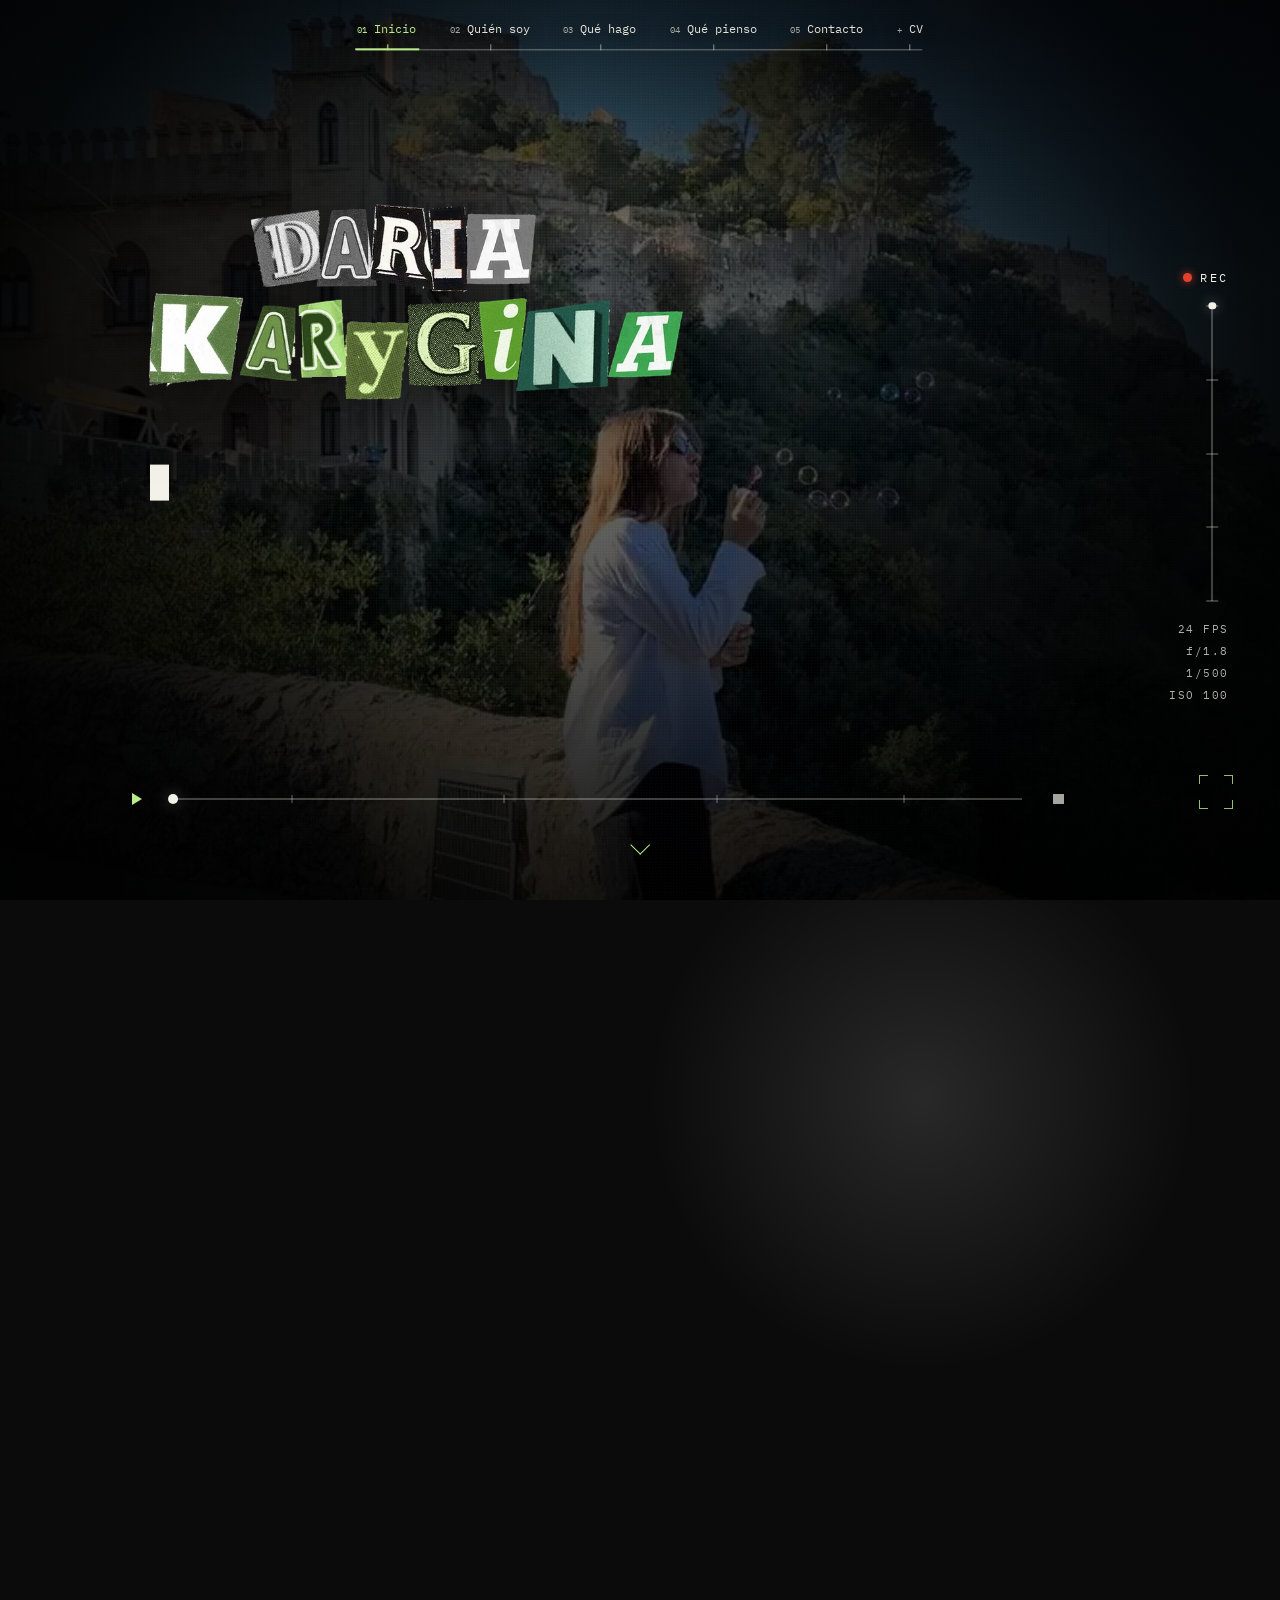
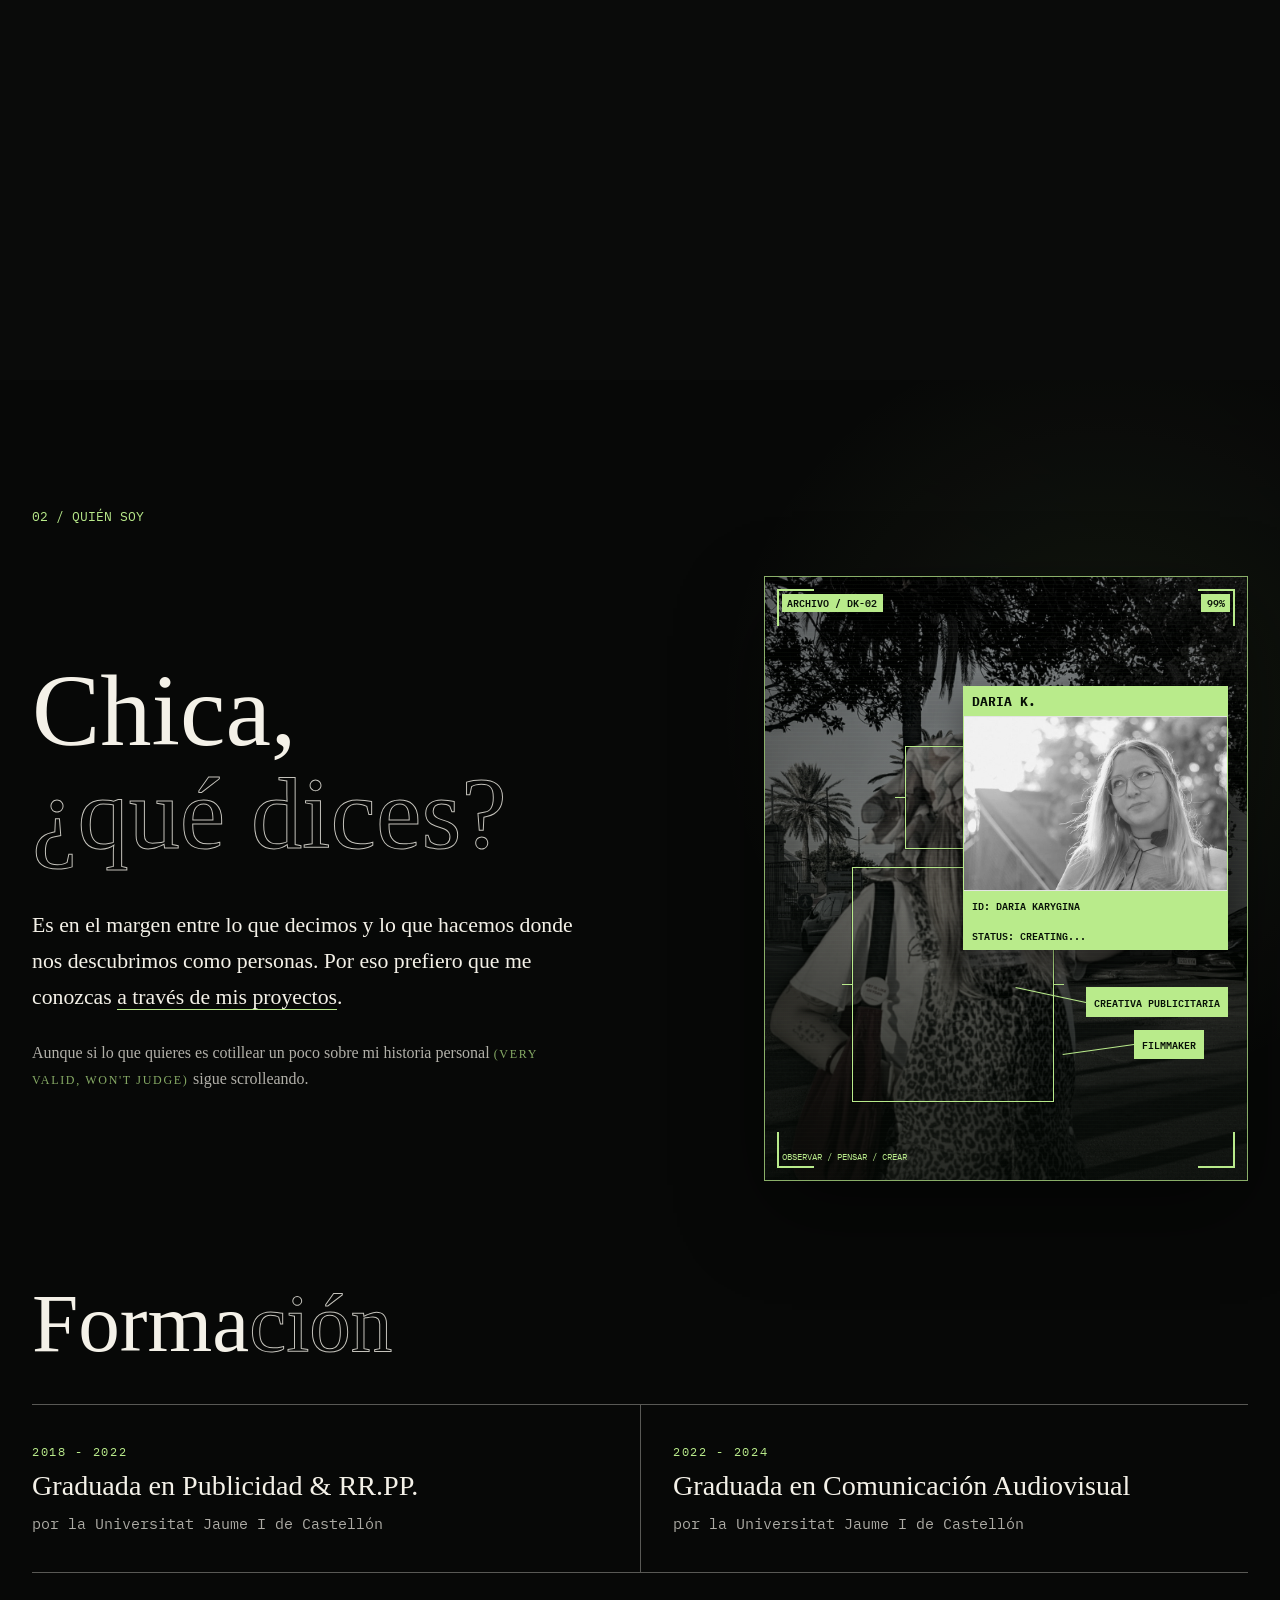
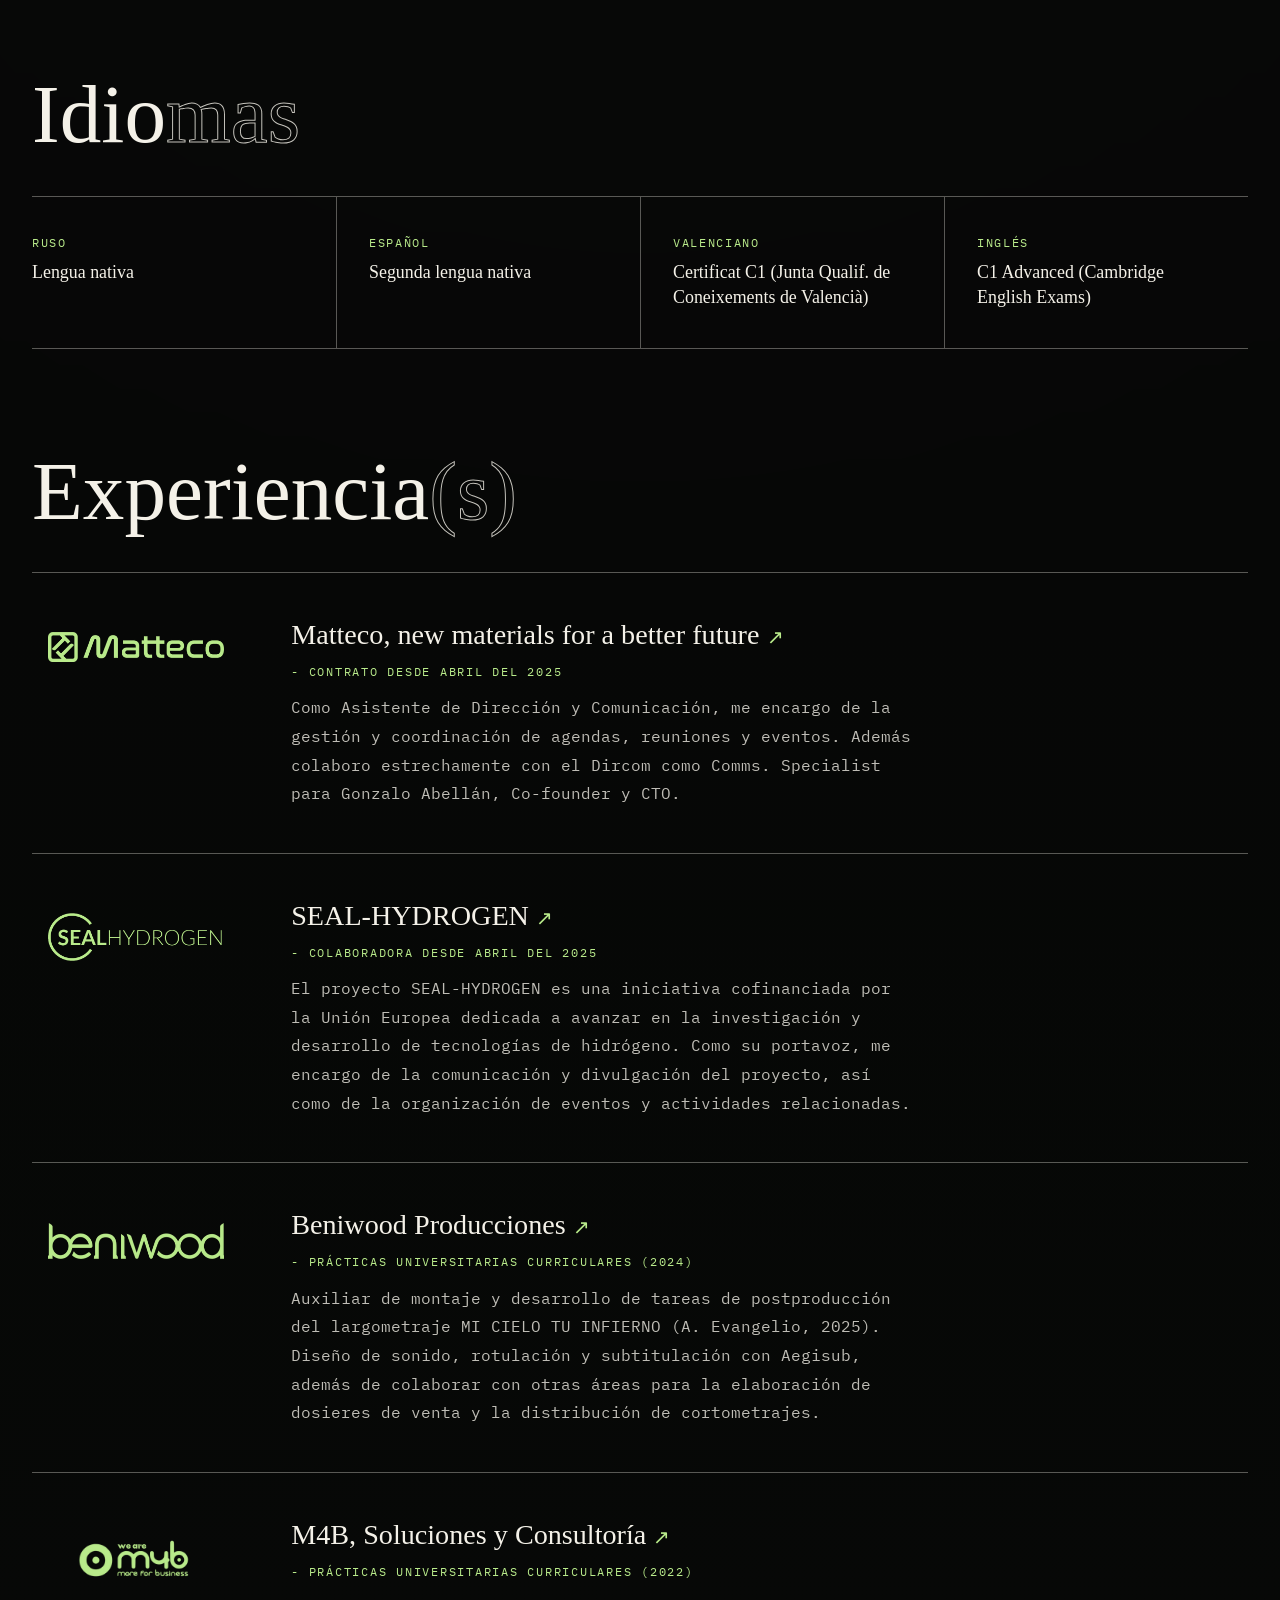
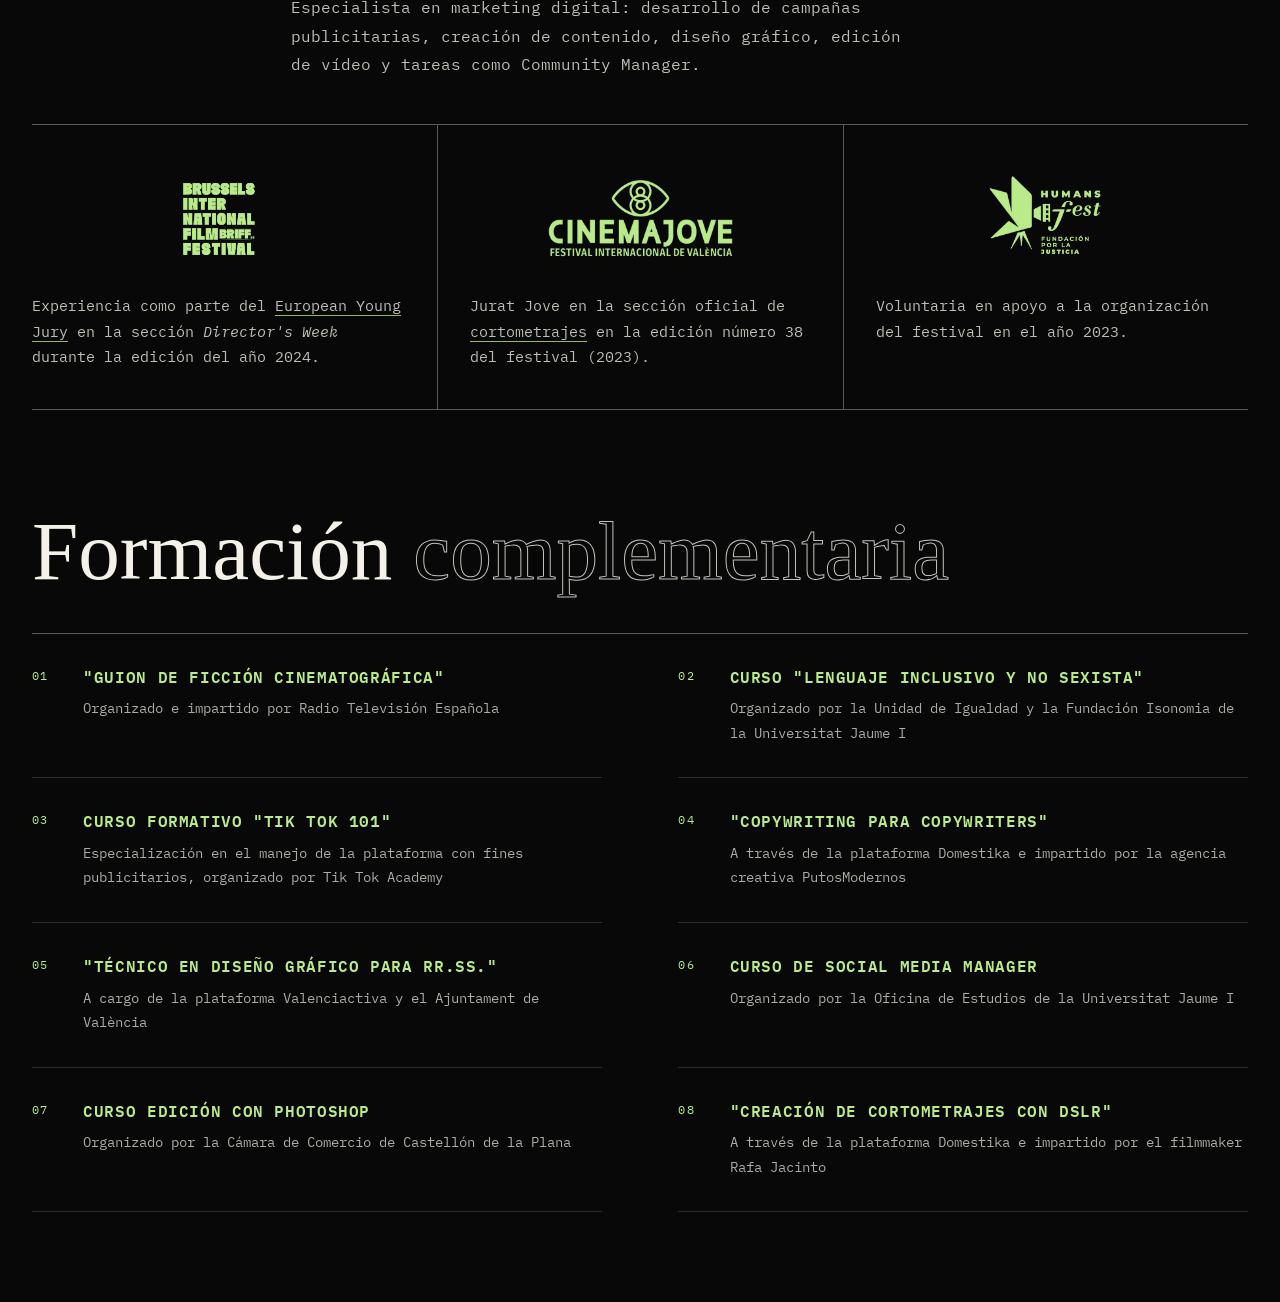
==== index.html @ 54b6797a "Refine project reels and film cases" ====
﻿<!doctype html>
<html lang="es">
  <head>
    <meta charset="utf-8">
    <meta name="viewport" content="width=device-width, initial-scale=1">
    <title>Daria Karygina | Portfolio</title>
    <meta name="description" content="Portfolio de Daria Karygina, creativa publicitaria y filmmaker.">
    <link rel="icon" type="image/png" href="assets/favicon.png?v=4">
    <link rel="preconnect" href="https://fonts.googleapis.com">
    <link rel="preconnect" href="https://fonts.gstatic.com" crossorigin>
    <link href="https://fonts.googleapis.com/css2?family=IBM+Plex+Mono:wght@400;500;600&family=Special+Elite&display=swap" rel="stylesheet">
  <link rel="stylesheet" href="styles.css?v=20260729-5">
  </head>
  <body>
    <header class="site-header" aria-label="Navegación principal">
      <nav class="nav-links" aria-label="Secciones del portfolio">
        <a href="#inicio"><span>01</span>Inicio</a>
        <a href="#quien-soy" data-view-link="about"><span>02</span>Quién soy</a>
        <a href="#que-hago" data-view-link="work"><span>03</span>Qué hago</a>
        <a href="#que-pienso" data-view-link="think"><span>04</span>Qué pienso</a>
        <a href="#contacto" data-view-link="contact"><span>05</span>Contacto</a>
        <a href="cv/daria-karygina-personal-cv.pdf" target="_blank" rel="noreferrer"><span>+</span>CV</a>
      </nav>
    </header>

    <main>
      <section class="scroll-hero" id="inicio" aria-label="Inicio">
        <div class="hero-sticky">
          <video id="heroVideo" class="hero-video" src="assets/hero-720.mp4" data-hero-master="assets/video.mp4" poster="assets/hero-poster.webp" autoplay muted playsinline loop preload="metadata"></video>
          <div class="film-grain" aria-hidden="true"></div>
          <div class="vignette" aria-hidden="true"></div>

          <div class="hero-copy">
            <img class="logo-collage" src="assets/daria-karygina.avif" alt="Daria Karygina" width="834" height="321">
            <p class="type-line" aria-label="Hola. Hello. Ey. Ye com va. Priviet.">
              <span id="typedGreeting"></span><i aria-hidden="true"></i>
            </p>
          </div>

          <aside class="viewfinder" aria-hidden="true">
            <p class="vf-rec"><i></i>REC</p>
            <div class="vf-strip">
              <div class="vf-strip-fill" id="vfRailFill"></div>
              <i style="top: 0%"></i>
              <i style="top: 25%"></i>
              <i style="top: 50%"></i>
              <i style="top: 75%"></i>
              <i style="top: 100%"></i>
              <b id="vfRailDot"></b>
            </div>
            <ul class="vf-data">
              <li>24 FPS</li>
              <li>f/1.8</li>
              <li>1/500</li>
              <li>ISO 100</li>
            </ul>
          </aside>

          <div class="bottom-interface" aria-hidden="true">
            <div class="timeline">
              <span class="transport-icon transport-play timeline-current" title="Reproducir"></span>
              <div class="timeline-track">
                <div class="timeline-fill" id="timelineFill"></div>
                <i style="left: 14%"></i>
                <i style="left: 39%"></i>
                <i style="left: 64%"></i>
                <i style="left: 86%"></i>
                <b id="timelineDot"></b>
              </div>
              <span class="transport-icon transport-stop" title="Detener"></span>
            </div>
            <button class="scroll-cue" type="button" aria-label="Bajar">
              <span></span>
            </button>
            <div class="corner-frame">
              <span></span><span></span><span></span><span></span>
            </div>
          </div>
        </div>
      </section>

      <section class="about-section" id="quien-soy" aria-label="Quién soy">
        <div class="about-smoke" aria-hidden="true">
          <video src="assets/smoke-bg.mp4" autoplay muted loop playsinline preload="metadata"></video>
        </div>

        <div class="about-shell">
          <p class="section-kicker">02 / Quién soy</p>

          <div class="about-intro">
            <div class="about-copy">
              <h1>Chica<span class="about-comma">,</span> <span>¿qué dices?</span></h1>
              <p>Es en el margen entre lo que decimos y lo que hacemos donde nos descubrimos como personas. Por eso prefiero que me conozcas <a href="#que-hago" data-view-link="work">a través de mis proyectos</a>.</p>
              <p>Aunque si lo que quieres es cotillear un poco sobre mi historia personal <span class="cell-label">(very valid, won't judge) </span>sigue scrolleando.</p>
            </div>
            <figure class="about-portrait">
              <img class="about-portrait-scene" src="assets/daria-desenfocada.jpeg" alt="Daria Karygina en una calle de Castellón">
              <div class="about-portrait-overlay" aria-hidden="true">
                <span class="portrait-corner portrait-corner--tl"></span>
                <span class="portrait-corner portrait-corner--tr"></span>
                <span class="portrait-corner portrait-corner--bl"></span>
                <span class="portrait-corner portrait-corner--br"></span>
                <span class="portrait-archive">ARCHIVO / DK-02</span>
                <span class="portrait-battery">99%</span>
                <span class="portrait-target portrait-target--face"></span>
                <span class="portrait-target portrait-target--body"></span>
              </div>
              <div class="about-portrait-card">
                <strong>DARIA K.</strong>
                <img src="assets/quien-soy-retrato.jpg" alt="Primer plano de Daria Karygina">
                <div class="portrait-card-meta">
                  <span>ID: DARIA KARYGINA</span>
                  <span>STATUS: CREATING...</span>
                </div>
              </div>
              <span class="portrait-callout portrait-callout--top">CREATIVA PUBLICITARIA</span>
              <span class="portrait-callout portrait-callout--bottom">FILMMAKER</span>
              <figcaption>OBSERVAR / PENSAR / CREAR</figcaption>
            </figure>
          </div>

          <div class="about-block">
            <header class="about-blockhead">
              <h2>Forma<span>ción</span></h2>
            </header>
            <div class="study-grid">
              <div class="study-cell">
                <span class="cell-label">2018 - 2022</span>
                <strong>Graduada en Publicidad &amp; RR.PP.</strong>
                <p>por la Universitat Jaume I de Castellón</p>
              </div>
              <div class="study-cell">
                <span class="cell-label">2022 - 2024</span>
                <strong>Graduada en Comunicación Audiovisual</strong>
                <p>por la Universitat Jaume I de Castellón</p>
              </div>
            </div>
          </div>

          <div class="about-block">
            <header class="about-blockhead">
              <h2>Idio<span>mas</span></h2>
            </header>
            <div class="lang-grid">
              <div class="lang-cell">
                <span class="cell-label">RUSO</span>
                <strong>Lengua nativa</strong>
              </div>
              <div class="lang-cell">
                <span class="cell-label">ESPAÑOL</span>
                <strong>Segunda lengua nativa</strong>
              </div>
              <div class="lang-cell">
                <span class="cell-label">VALENCIANO</span>
                <strong>Certificat C1 (Junta Qualif. de Coneixements de Valencià)</strong>
              </div>
              <div class="lang-cell">
                <span class="cell-label">INGLÉS</span>
                <strong>C1 Advanced (Cambridge English Exams)</strong>
              </div>
            </div>
          </div>

          <div class="about-block">
            <header class="about-blockhead">
              <h2>Experiencia<span>(s)</span></h2>
            </header>
            <div class="exp-list">
              <article class="exp-item">
                <div class="exp-logo"><img src="assets/logo-matteco.png" alt="Matteco"></div>
                <div class="exp-copy">
                  <h3><a href="https://matteco.com/" target="_blank" rel="noreferrer">Matteco, new materials for a better future <span aria-hidden="true">↗</span></a></h3>
                  <p class="exp-meta">- Contrato desde Abril del 2025</p>
                  <p>Como Asistente de Dirección y Comunicación, me encargo de la gestión y coordinación de agendas, reuniones y eventos. Además colaboro estrechamente con el Dircom como Comms. Specialist para Gonzalo Abellán, Co-founder y CTO.</p>
                </div>
              </article>
              <article class="exp-item">
                <div class="exp-logo"><img src="assets/logo-sealhydrogen.png" alt="SEAL-HYDROGEN"></div>
                <div class="exp-copy">
                  <h3><a href="https://seal-hydrogen.eu/" target="_blank" rel="noreferrer">SEAL-HYDROGEN <span aria-hidden="true">↗</span></a></h3>
                  <p class="exp-meta">- Colaboradora desde Abril del 2025</p>
                  <p>El proyecto SEAL-HYDROGEN es una iniciativa cofinanciada por la Unión Europea dedicada a avanzar en la investigación y desarrollo de tecnologías de hidrógeno. Como su portavoz, me encargo de la comunicación y divulgación del proyecto, así como de la organización de eventos y actividades relacionadas.</p>
                </div>
              </article>
              <article class="exp-item">
                <div class="exp-logo"><img src="assets/logo-beniwood.png" alt="Beniwood Producciones"></div>
                <div class="exp-copy">
                  <h3><a href="https://beniwood.com/" target="_blank" rel="noreferrer">Beniwood Producciones <span aria-hidden="true">↗</span></a></h3>
                  <p class="exp-meta">- Prácticas universitarias curriculares (2024)</p>
                  <p>Auxiliar de montaje y desarrollo de tareas de postproducción del largometraje MI CIELO TU INFIERNO (A. Evangelio, 2025). Diseño de sonido, rotulación y subtitulación con Aegisub, además de colaborar con otras áreas para la elaboración de dosieres de venta y la distribución de cortometrajes.</p>
                </div>
              </article>
              <article class="exp-item">
                <div class="exp-logo"><img src="assets/logo-m4b.png" alt="M4B"></div>
                <div class="exp-copy">
                  <h3><a href="https://m4business.es/" target="_blank" rel="noreferrer">M4B, Soluciones y Consultoría <span aria-hidden="true">↗</span></a></h3>
                  <p class="exp-meta">- Prácticas universitarias curriculares (2022)</p>
                  <p>Especialista en marketing digital: desarrollo de campañas publicitarias, creación de contenido, diseño gráfico, edición de vídeo y tareas como Community Manager.</p>
                </div>
              </article>
            </div>

            <div class="festival-strip">
              <article>
                <div class="exp-logo"><img src="assets/logo-brussels.png" alt="Brussels International Film Festival"></div>
                <p>Experiencia como parte del <a href="https://www.linkedin.com/feed/update/urn:li:activity:7215749412575203329/" target="_blank" rel="noreferrer">European Young Jury</a> en la sección <em>Director's Week</em> durante la edición del año 2024.</p>
              </article>
              <article>
                <div class="exp-logo"><img src="assets/logo-cinemajove.png" alt="Cinema Jove"></div>
                <p>Jurat Jove en la sección oficial de <a href="https://8723c968-0041-43f4-96e1-5dfd8479f17a.filesusr.com/ugd/241f2d_ec7d44889e6e4f42a3752d65b33570e1.pdf" target="_blank" rel="noreferrer">cortometrajes</a> en la edición número 38 del festival (2023).</p>
              </article>
              <article>
                <div class="exp-logo exp-logo--humans"><img src="assets/logo-humans.png" alt="Humans Fest"></div>
                <p>Voluntaria en apoyo a la organización del festival en el año 2023.</p>
              </article>
            </div>
          </div>

          <div class="about-block">
            <header class="about-blockhead">
              <h2>Formación <span>complementaria</span></h2>
            </header>
            <div class="course-grid">
              <article>
                <h3>"GUION DE FICCIÓN CINEMATOGRÁFICA"</h3>
                <p>Organizado e impartido por Radio Televisión Española</p>
              </article>
              <article>
                <h3>CURSO "LENGUAJE INCLUSIVO Y NO SEXISTA"</h3>
                <p>Organizado por la Unidad de Igualdad y la Fundación Isonomia de la Universitat Jaume I</p>
              </article>
              <article>
                <h3>CURSO FORMATIVO "TIK TOK 101"</h3>
                <p>Especialización en el manejo de la plataforma con fines publicitarios, organizado por Tik Tok Academy</p>
              </article>
              <article>
                <h3>"COPYWRITING PARA COPYWRITERS"</h3>
                <p>A través de la plataforma Domestika e impartido por la agencia creativa PutosModernos</p>
              </article>
              <article>
                <h3>"TÉCNICO EN DISEÑO GRÁFICO PARA RR.SS."</h3>
                <p>A cargo de la plataforma Valenciactiva y el Ajuntament de València</p>
              </article>
              <article>
                <h3>CURSO DE SOCIAL MEDIA MANAGER</h3>
                <p>Organizado por la Oficina de Estudios de la Universitat Jaume I</p>
              </article>
              <article>
                <h3>CURSO EDICIÓN CON PHOTOSHOP</h3>
                <p>Organizado por la Cámara de Comercio de Castellón de la Plana</p>
              </article>
              <article>
                <h3>"CREACIÓN DE CORTOMETRAJES CON DSLR"</h3>
                <p>A través de la plataforma Domestika e impartido por el filmmaker Rafa Jacinto</p>
              </article>
            </div>
          </div>
        </div>
      </section>

      <section class="work-section is-hidden" id="que-hago" aria-label="Qué hago">
        <div class="work-smoke" aria-hidden="true">
          <video src="assets/smoke-bg.mp4" autoplay muted loop playsinline preload="metadata"></video>
        </div>

        <div class="work-chooser" data-work-view="index">
          <p class="section-kicker">03 / Qué hago</p>

          <div class="camera-playback" data-camera-playback tabindex="0" aria-label="Reproductor de proyectos. Usa el scroll para cambiar de proyecto.">
            <header class="camera-topbar">
              <div class="work-switch" aria-label="Categorías de proyectos">
                <span class="work-switch-label"><small>BIBLIOTECA</small><b>ELIGE COLECCIÓN</b></span>
                <button class="is-active" type="button" data-work-tab="publicidad" aria-pressed="true">
                  <span aria-hidden="true">01</span><b>PUBLICIDAD</b><small>09 PROYECTOS</small>
                </button>
                <button type="button" data-work-tab="films" aria-pressed="false">
                  <span aria-hidden="true">02</span><b>FILMS</b><small>05 PROYECTOS</small>
                </button>
              </div>
              <div class="camera-status" aria-hidden="true">
                <span class="camera-rec"><i></i> REC</span>
                <span data-camera-timecode>00:00:03</span>
                <span>PLAYBACK</span>
                <span class="camera-battery"><i></i><i></i><i></i><i></i></span>
              </div>
            </header>

            <div class="camera-stage">
              <button class="camera-screen" type="button" data-camera-open aria-label="Abrir el proyecto seleccionado">
                <img src="assets/pub-beefeater-text.jpg" alt="Beefeater #RESPECT" data-camera-image>
                <span class="camera-screen-shade" aria-hidden="true"></span>
                <span class="camera-hud camera-hud-top" aria-hidden="true">SP&nbsp;&nbsp;50&nbsp;&nbsp;AWB</span>
                <span class="camera-hud camera-hud-bottom" aria-hidden="true">-2&nbsp;&nbsp;&nbsp;-1&nbsp;&nbsp;&nbsp;0&nbsp;&nbsp;&nbsp;+1&nbsp;&nbsp;&nbsp;+2</span>
                <span class="camera-enter">
                  <i aria-hidden="true"></i>
                  <b>VER PROYECTO</b>
                </span>
              </button>

              <aside class="camera-thumbs" aria-label="Proyectos" data-camera-thumbs></aside>
            </div>

            <footer class="camera-controls">
              <div class="camera-project-copy">
                <strong data-camera-title>#RESPECT</strong>
                <span data-camera-subtitle>El arte de las pequeñas acciones</span>
              </div>
              <button class="camera-play" type="button" data-camera-play>
                <i aria-hidden="true"></i>
                <span>VER PROYECTO</span>
              </button>
              <span class="camera-counter" data-camera-counter>01 / 09</span>
              <span class="camera-scroll-cue" aria-hidden="true"><i></i> SCROLL PARA CAMBIAR CLIP</span>
            </footer>
          </div>

          <div class="publicidad-board project-source" data-project-source="publicidad" hidden aria-hidden="true">
            <div class="project-pair">
              <button class="project-tile tile-poster" type="button" data-project="beefeater" aria-label="Abrir Beefeater #RESPECT">
                <img src="assets/pub-beefeater-poster.png" alt="Beefeater #RESPECT">
                <span><b>#RESPECT</b><small>El arte de las pequeñas acciones</small></span>
              </button>
              <button class="project-tile tile-text" type="button" data-project="beefeater" aria-label="Abrir Beefeater #RESPECT">
                <img src="assets/pub-beefeater-text.jpg" alt="">
                <span><b>#RESPECT</b><small>El arte de las pequeñas acciones</small></span>
              </button>
            </div>
            <div class="project-pair">
              <button class="project-tile tile-text" type="button" data-project="ecoembes" aria-label="Abrir Ecoembes">
                <img src="assets/pub-ecoembes-text.jpg" alt="Ecoembes">
                <span><b>#CuidemLaTerreta</b><small>Compromiso con el reciclaje</small></span>
              </button>
              <button class="project-tile tile-poster" type="button" data-project="ecoembes" aria-label="Abrir Ecoembes">
                <img src="assets/pub-ecoembes-poster.png" alt="Ecoembes cartel">
                <span><b>#CuidemLaTerreta</b><small>Compromiso con el reciclaje</small></span>
              </button>
            </div>
            <div class="project-pair">
              <button class="project-tile tile-poster" type="button" data-project="bruma" aria-label="Abrir Bruma">
                <img src="assets/pub-item-5.png" alt="Bruma">
                <span><b>El aroma del bienestar</b><small>Reformulación de fragancias</small></span>
              </button>
              <button class="project-tile tile-text" type="button" data-project="bruma" aria-label="Abrir Bruma">
                <img src="assets/pub-bruma-text.jpg" alt="Bruma">
                <span><b>El aroma del bienestar</b><small>Reformulación de fragancias</small></span>
              </button>
            </div>
            <div class="project-pair">
              <button class="project-tile tile-text" type="button" data-project="durex" aria-label="Abrir Durex">
                <img src="assets/pub-durex-text.jpg" alt="Durex">
                <span><b>#ProtégeteDelCalentón</b><small>Solución de tensión social</small></span>
              </button>
              <button class="project-tile tile-poster" type="button" data-project="durex" aria-label="Abrir Durex">
                <img src="assets/pub-item-8.png" alt="Durex cartel">
                <span><b>#ProtégeteDelCalentón</b><small>Solución de tensión social</small></span>
              </button>
            </div>
            <div class="project-pair">
              <button class="project-tile tile-poster" type="button" data-project="crocs" aria-label="Abrir Crocs x Glamour">
                <img src="assets/crocs-hero.png" alt="Crocs">
                <span><b>#GetComfy</b><small>Branded content con glamour</small></span>
              </button>
              <button class="project-tile tile-text" type="button" data-project="crocs" aria-label="Abrir Crocs x Glamour">
                <img src="assets/crocs-glamour-cover.jpg" alt="Glamour">
                <span><b>#GetComfy</b><small>Branded content con glamour</small></span>
              </button>
            </div>
            <div class="project-pair">
              <button class="project-tile tile-text" type="button" data-project="cultura" aria-label="Abrir Cultúra">
                <img src="assets/cultura-hero.png" alt="Cultúra">
                <span><b>Cul(tú)ra</b><small>Plataforma cultural</small></span>
              </button>
              <button class="project-tile tile-poster" type="button" data-project="cultura" aria-label="Abrir Cultúra">
                <img src="assets/cultura-exterior.png" alt="Cultúra publicidad exterior">
                <span><b>Cul(tú)ra</b><small>Plataforma cultural</small></span>
              </button>
            </div>
            <div class="project-pair">
              <button class="project-tile tile-text" type="button" data-project="lafede" aria-label="Abrir La Fede Aepe">
                <img src="assets/lafede-collage.jpg" alt="Fede Aepe">
                <span><b>#ElMedioMásSalao</b><small>XX Seminario de Publicidad Exterior</small></span>
              </button>
              <button class="project-tile tile-poster" type="button" data-project="lafede" aria-label="Abrir La Fede Aepe">
                <img src="assets/lafede-logo.png" alt="Logo La Fede Aepe">
                <span><b>#ElMedioMásSalao</b><small>XX Seminario de Publicidad Exterior</small></span>
              </button>
            </div>
            <div class="project-pair">
              <button class="project-tile tile-poster" type="button" data-project="villarreal" aria-label="Abrir Villarreal C.F.">
                <img src="assets/villarreal-logotipo.png" alt="Villarreal C.F. 1923-2023">
                <span><b>#100AnysAmbTú</b><small>Centenario del Villarreal C.F.</small></span>
              </button>
              <button class="project-tile tile-text" type="button" data-project="villarreal" aria-label="Abrir Villarreal C.F.">
                <img src="assets/villarreal-collage.jpg" alt="Villarreal">
                <span><b>#100AnysAmbTú</b><small>Centenario del Villarreal C.F.</small></span>
              </button>
            </div>
          </div>

          <div class="publicidad-board films-board project-source" data-project-source="films" hidden aria-hidden="true">
            <div class="project-pair">
              <button class="project-tile tile-poster" type="button" data-project="kachevnitsa" aria-label="Abrir Kachevnitsa">
                <img src="assets/film-kachevnitsa-poster.jpg" alt="Cartel de Kachevnitsa">
                <span><b>Documental autobiográfico familiar</b><small>Proceso creativo del cortometraje</small></span>
              </button>
              <button class="project-tile tile-text" type="button" data-project="kachevnitsa" aria-label="Abrir Kachevnitsa">
                <img src="assets/film-kachevnitsa-collage.jpg" alt="Kachevnitsa">
                <span><b>Documental autobiográfico familiar</b><small>Proceso creativo del cortometraje</small></span>
              </button>
            </div>
            <div class="project-pair">
              <button class="project-tile tile-text" type="button" data-project="instant36" aria-label="Abrir INSTANT36">
                <img src="assets/film-instant36-collage.jpg" alt="Instant 36">
                <span><b>Cortometraje de ficción</b><small>The Bikini is where the confusion happens!</small></span>
              </button>
              <button class="project-tile tile-poster" type="button" data-project="instant36" aria-label="Abrir INSTANT36">
                <img src="assets/film-instant36-rodaje.jpg" alt="Rodaje de INSTANT36 en la playa">
                <span><b>Cortometraje de ficción</b><small>The Bikini is where the confusion happens!</small></span>
              </button>
            </div>
            <div class="project-pair">
              <button class="project-tile tile-poster" type="button" data-project="mejorno" aria-label="Abrir Mejor No">
                <img src="assets/film-mejorno-poster.jpg" alt="Cartel de Mejor No">
                <span><b>Cortometraje de ficción</b><small>Musidora Productions</small></span>
              </button>
              <button class="project-tile tile-text" type="button" data-project="mejorno" aria-label="Abrir Mejor No">
                <img src="assets/film-mejorno-collage.jpg" alt="Mejor No">
                <span><b>Cortometraje de ficción</b><small>Musidora Productions</small></span>
              </button>
            </div>
            <div class="project-pair">
              <button class="project-tile tile-text" type="button" data-project="musidora" aria-label="Abrir Musidora">
                <img src="assets/film-musidora-collage.jpg" alt="Musidora">
                <span><b>Reinterpretación documental</b><small>Musidora Productions</small></span>
              </button>
              <button class="project-tile tile-poster" type="button" data-project="musidora" aria-label="Abrir Musidora">
                <img src="assets/film-musidora-ilustracion.jpg" alt="Ilustración de Musidora">
                <span><b>Reinterpretación documental</b><small>Musidora Productions</small></span>
              </button>
            </div>
            <div class="project-pair">
              <button class="project-tile tile-text" type="button" data-project="fahrenheit" aria-label="Abrir Fahrenheit 451">
                <img src="assets/film-fahrenheit-collage.jpg" alt="Fahrenheit 451">
                <span><b>Book trailer</b><small>¿Qué tiene el fuego que lo hace tan hermoso?</small></span>
              </button>
              <button class="project-tile tile-poster" type="button" data-project="fahrenheit" aria-label="Abrir Fahrenheit 451">
                <img src="assets/film-fahrenheit-libro.jpg" alt="Libro quemado">
                <span><b>Book trailer</b><small>¿Qué tiene el fuego que lo hace tan hermoso?</small></span>
              </button>
            </div>
          </div>
        </div>

        <article class="project-detail reel-detail is-hidden" data-project-detail="beefeater" aria-label="Beefeater #RESPECT">
          <button class="detail-back" type="button" data-close-project>Volver</button>

          <div class="reel-layout" data-reel>
            <div class="reel-strip">
              <figure class="reel-frame is-active">
                <small class="reel-code">RESPECT · 01</small>
                <img src="assets/beefeater-lights.png" alt="Luces Beefeater">
              </figure>
              <figure class="reel-frame">
                <small class="reel-code">RESPECT · 02</small>
                <img src="assets/beefeater-card-1.png" alt="Manifesto Beefeater">
              </figure>
              <figure class="reel-frame">
                <small class="reel-code">RESPECT · 03</small>
                <button class="reel-play" type="button" data-video-open aria-label="Reproducir vídeo Beefeater #RESPECT">
                  <img src="assets/beefeater-bottle.png" alt="Beefeater #RESPECT">
                  <span aria-hidden="true"></span>
                </button>
              </figure>
              <figure class="reel-frame">
                <small class="reel-code">RESPECT · 04</small>
                <img src="assets/pub-beefeater-text.jpg" alt="Collage tipográfico de Beefeater">
              </figure>
              <figure class="reel-frame">
                <small class="reel-code">RESPECT · 05</small>
                <img src="assets/beefeater-card-2.png" alt="Las Tres Gracias reinterpretadas para #RESPECT">
              </figure>
              <figure class="reel-frame">
                <small class="reel-code">RESPECT · 06</small>
                <img src="assets/pub-beefeater-poster.png" alt="Cartel #RESPECT: El caballero de la mano en el pecho reinterpretado">
              </figure>
              <figure class="reel-frame">
                <small class="reel-code">RESPECT · 07</small>
                <img src="assets/beefeater-detail-art.png" alt="Sala de museo vacía con firma Beefeater">
              </figure>
              <figure class="reel-frame">
                <small class="reel-code">RESPECT · 08</small>
                <img src="assets/beefeater-card-3.png" alt="Perfil de Instagram de Beefeater para representar el respeto">
              </figure>
            </div>

            <aside class="reel-panel">
              <div class="reel-panel-inner">
                <div class="reel-captions">
                  <section class="reel-caption is-active">
                    <p class="reel-count">01 / 08</p>
                    <p class="reel-kicker">EL CLIENTE:</p>
                    <h2>BEEFEATER</h2>
                    <p>La marca aterriza con una idea clave: celebrar la diversidad en tono positivo. Partiendo del <em>insight</em> de que el respeto en su pura definición es un ideal difícil de conquistar, apostamos por empezar dándole el valor que realmente merecen a esas pequeñas declaraciones de respeto que practicamos en nuestro día a día, pues son precisamente estas las que encaminan a la sociedad hacia una más tolerante.</p>
                    <blockquote>"In theory, people have respect for the other,<br>but daily life demonstrates exactly the opposite"</blockquote>
                  </section>
                  <section class="reel-caption">
                    <p class="reel-count">02 / 08</p>
                    <h2>But first,<br>una declaración de intenciones</h2>
                    <p>Para interpretar el punto de partida de Beefeater, era necesario entender su lucha: una revolución que empezaba desde lo más pequeño de cada uno.</p>
                  </section>
                  <section class="reel-caption">
                    <p class="reel-count">03 / 08</p>
                    <p class="reel-kicker">De esta manera, nace:</p>
                    <h2>#RESPECT, una propuesta creativa de Kamaleon</h2>
                    <button class="reel-video-btn" type="button" data-video-open>Reproducir el spot #RESPECT</button>
                  </section>
                  <section class="reel-caption">
                    <p class="reel-count">04 / 08</p>
                    <h2>EL EJE</h2>
                    <p>Beefeater celebra las pequeñas acciones, que son las que cambian el mundo.</p>
                    <h3>¿CÓMO?</h3>
                    <p>Otorgándole un gran valor a esas pequeñas acciones, hasta el punto de valorarlas como obras de arte.</p>
                    <h3>¿POR QUÉ?</h3>
                    <p>Porque, al igual que cada pincelada de Van Gogh o cada palabra de Jane Austen, las pequeñas acciones de respeto pueden acabar dándole la vuelta al mundo.</p>
                    <p class="reel-claim">CLAIM: "El arte de las pequeñas acciones"</p>
                    <h3>EL COLLAGE</h3>
                    <p>Reinventa una obra del pasado y la plantea desde una perspectiva diferente. Así, constituye en sí una pequeña revolución.</p>
                  </section>
                  <section class="reel-caption">
                    <p class="reel-count">05 / 08</p>
                    <h3>LAS TRES GRACIAS <span>(Rubens, 1630)</span></h3>
                    <p>El canon de belleza es aún más inclusivo pues también participan mujeres transexuales y de otras culturas no caucásicas, todas despojadas de los rasgos tradicionalmente femeninos.</p>
                  </section>
                  <section class="reel-caption">
                    <p class="reel-count">06 / 08</p>
                    <h3>EL CABALLERO DE LA MANO EN EL PECHO <span>(El Greco, 1578)</span></h3>
                    <p>Supone una deconstrucción de los atributos que antaño definían a los hombres y de la denominada "masculinidad frágil".</p>
                  </section>
                  <section class="reel-caption">
                    <p class="reel-count">07 / 08</p>
                    <p class="reel-kicker">Por último, un paso más allá:</p>
                    <h2>STORYDOING</h2>
                    <h3>MUSEOS VACÍOS</h3>
                    <p>Beefeater crea expectación con un acto de rebeldía: vaciando las salas de los museos más importantes de las ciudades españolas, en las que solo deja una firma tras su paso.</p>
                    <small>POSTERIOR FIESTA DE INAUGURACIÓN</small>
                  </section>
                  <section class="reel-caption">
                    <p class="reel-count">08 / 08</p>
                    <h3>REPRESENTACIÓN DEL RESPETO</h3>
                    <p>La marca abre un sorteo en su página de Instagram donde los usuarios pueden enviar qué es para ellos el respeto, así como todas aquellas pequeñas acciones relacionadas con este.</p>
                    <p>Los ganadores del mismo verán sus ideas plasmadas por pequeños artistas de cada ciudad (en forma de pintura, baile, teatro, música o performance). De esta forma y mediante la participación del consumidor, se pretende representar el respeto como un arte más.</p>
                  </section>
                </div>
                <div class="reel-dots" aria-hidden="true">
                  <span class="is-active"></span>
                  <span></span>
                  <span></span>
                  <span></span>
                  <span></span>
                  <span></span>
                  <span></span>
                  <span></span>
                </div>
              </div>
            </aside>
          </div>

          <div class="video-modal is-hidden" data-video-modal aria-hidden="true">
            <button class="video-modal-close" type="button" data-video-close aria-label="Cerrar vídeo">Cerrar</button>
            <video src="assets/beefeater-resp3ct.mp4" controls preload="metadata" playsinline></video>
          </div>
        </article>

        <article class="project-detail reel-detail is-hidden" data-project-detail="ecoembes" aria-label="Ecoembes">
          <button class="detail-back" type="button" data-close-project>Volver arriba</button>

          <div class="reel-layout" data-reel>
            <div class="reel-strip">
              <figure class="reel-frame is-active">
                <small class="reel-code">ECO · 01</small>
                <img src="assets/ecoembes-hero.jpg" alt="Logo de Ecoembes">
              </figure>
              <figure class="reel-frame">
                <small class="reel-code">ECO · 02</small>
                <img src="assets/ecoembes-mupi.png" alt="Mupi con papelera de reciclaje">
              </figure>
              <figure class="reel-frame">
                <small class="reel-code">ECO · 03</small>
                <img src="assets/ecoembes-poster-green.png" alt="Cartel Ecoembes verde">
                <img src="assets/ecoembes-poster-blue.png" alt="Cartel Ecoembes azul">
                <img src="assets/ecoembes-poster-yellow.png" alt="Cartel Ecoembes amarillo">
              </figure>
              <figure class="reel-frame">
                <small class="reel-code">ECO · 04</small>
                <img src="assets/ecoembes-plastics.jpg" alt="Botellas y plásticos verdes">
              </figure>
            </div>

            <aside class="reel-panel">
              <div class="reel-panel-inner">
                <div class="reel-captions">
                  <section class="reel-caption is-active">
                    <p class="reel-count">01 / 04</p>
                    <p class="reel-kicker">EL CLIENTE:</p>
                    <h2>ECOEMBES</h2>
                    <blockquote>"Los jóvenes de hoy en día no están comprometidos con el reciclaje a pesar de conocer sus consecuencias"</blockquote>
                    <p>Ecoembes, una organización sin ánimo de lucro, se enfrenta a su público más rebelde: los jóvenes. Y es que, tras realizar una investigación, la mayoría de ellos reciclan en sus hogares, pero remarcan su frustración ante la imposibilidad de poder hacerlo cuando se encuentran en la calle. He aquí el reto.</p>
                  </section>
                  <section class="reel-caption">
                    <p class="reel-count">02 / 04</p>
                    <h2>UN PROPÓSITO,</h2>
                    <p>Una nueva sociedad que apuesta por el cuidado del medio ambiente necesita las herramientas y los medios para poder hacerlo. Y la publicidad no debe quedarse atrás. Más allá de comunicar una marca o un producto, la publicidad ha de ser útil. Ha de solucionar los problemas de los ciudadanos. Ha de ayudar.</p>
                    <h3>UN PEQUEÑO CAMBIO</h3>
                    <p>Un mupi publicitario que, tras predicar un mensaje sobre la concienciación de la importancia del reciclaje, lo pudiera tangibilizar de alguna manera. Palabras y hechos.</p>
                    <p>Algo tan sencillo como añadir a los carteles existentes una papelera que diferenciase entre plásticos y papel era la solución que empujaría no solo a los jóvenes a reciclar incluso en la calle.</p>
                  </section>
                  <section class="reel-caption">
                    <p class="reel-count">03 / 04</p>
                    <h2>Y UN MENSAJE: ¡RECICLA!</h2>
                  </section>
                  <section class="reel-caption">
                    <p class="reel-count">04 / 04</p>
                    <h3>¿POR QUÉ?</h3>
                    <p>Una campaña dirigida a los jóvenes valencianos tenía que conectar con ellos sin demasiada palabrería. No hacía falta convencerles de que lo hicieran, pues ellos ya sabían bien la importancia que tiene reciclar. Lo único que les faltaba era el medio. Ah, y una frase que les sacara una sonrisa.</p>
                    <h3>LA TERRETA</h3>
                    <p>Un recordatorio de las raíces, de aquello que siempre les pertenecerá durante toda su vida. Ya sea de una manera más tradicional que casi nos recuerda a nuestros abuelos de una manera nostálgica (gráficas 1 y 3) o algo más modernillo como la famosa frase de Miquel Montoro (gráfica 2).</p>
                  </section>
                </div>
                <div class="reel-dots" aria-hidden="true">
                  <span class="is-active"></span>
                  <span></span>
                  <span></span>
                  <span></span>
                </div>
              </div>
            </aside>
          </div>
        </article>

        <article class="project-detail reel-detail is-hidden" data-project-detail="bruma" aria-label="Bruma">
          <button class="detail-back" type="button" data-close-project>Volver arriba</button>

          <div class="reel-layout" data-reel>
            <div class="reel-strip">
              <figure class="reel-frame is-active">
                <small class="reel-code">BRUMA · 01</small>
                <img src="assets/bruma-hero.jpg" alt="Ilustración principal de Bruma">
              </figure>
              <figure class="reel-frame">
                <small class="reel-code">BRUMA · 02</small>
                <img src="assets/bruma-diffuser.png" alt="Difusor Bruma">
              </figure>
              <figure class="reel-frame">
                <small class="reel-code">BRUMA · 03</small>
                <img src="assets/bruma-poster-1.png" alt="Cartel Bruma olor favorito">
                <img src="assets/bruma-poster-2.png" alt="Cartel Bruma primavera">
                <img src="assets/bruma-poster-3.png" alt="Cartel Bruma domingo en casa">
              </figure>
              <figure class="reel-frame">
                <small class="reel-code">BRUMA · 04</small>
                <video src="assets/bruma-motion.mp4" autoplay muted loop playsinline preload="metadata"></video>
              </figure>
            </div>

            <aside class="reel-panel">
              <div class="reel-panel-inner">
                <div class="reel-captions">
                  <section class="reel-caption is-active">
                    <p class="reel-count">01 / 04</p>
                    <p class="reel-kicker">EL CASO</p>
                    <h2>BRUMA</h2>
                    <blockquote>"Necesitábamos crear una marca que representase nuestra manera de entender el mundo de los aromas"</blockquote>
                    <p>Una pequeña familia de la Comunidad Valenciana con una gran pasión por los beneficios de los aceites esenciales deseaba regalar al mundo un producto único. Una mirada nueva que, siendo respetuosa con el medio ambiente, seduciera el sentido olfativo de cualquier persona.</p>
                  </section>
                  <section class="reel-caption">
                    <p class="reel-count">02 / 04</p>
                    <h2>REFORMULACIÓN</h2>
                    <p>Con ánimo de crear una marca natural, única y, como el producto mismo, "hecha a mano", se crea un formato digital del curioso difusor de aceites esenciales. Este respira una estética más desenfada, cercana y familiar. Los valores de Bruma.</p>
                  </section>
                  <section class="reel-caption">
                    <p class="reel-count">03 / 04</p>
                    <h2>COMUNICAR EL AROMA</h2>
                  </section>
                  <section class="reel-caption">
                    <p class="reel-count">04 / 04</p>
                    <h3>PERSONALIZACIÓN</h3>
                    <p>El funcionamiento del propio difusor hace que el usuario/a pueda elegir entre una infinidad de olores diferentes. E incluso juntar los existentes para crear el que más le reconforte. Es por ello que, para cada persona, Bruma huele a su olor favorito.</p>
                    <h3>OLORES HOGAREÑOS</h3>
                    <p>En la realización de las gráficas intervino la artista Petra Braun, que plasmó el funcionamiento de Bruma en su uso doméstico, empleando "formas de casa". De esta manera, el difusor se dibuja como ese elemento que hace de una casa un hogar.</p>
                  </section>
                </div>
                <div class="reel-dots" aria-hidden="true">
                  <span class="is-active"></span>
                  <span></span>
                  <span></span>
                  <span></span>
                </div>
              </div>
            </aside>
          </div>
        </article>

        <article class="project-detail reel-detail is-hidden" data-project-detail="durex" aria-label="Durex">
          <button class="detail-back" type="button" data-close-project>Volver arriba</button>

          <div class="reel-layout" data-reel>
            <div class="reel-strip">
              <figure class="reel-frame is-active">
                <small class="reel-code">DUREX · 01</small>
                <img src="assets/durex-hero.jpg" alt="Pareja en blanco y negro">
              </figure>
              <figure class="reel-frame">
                <small class="reel-code">DUREX · 02</small>
                <img src="assets/durex-product.png" alt="Funda isotérmica Durex">
              </figure>
              <figure class="reel-frame">
                <small class="reel-code">DUREX · 03</small>
                <img src="assets/durex-poster-1.png" alt="Cartel Durex">
                <img src="assets/durex-mupi.jpg" alt="Cartel explicativo Durex">
              </figure>
              <figure class="reel-frame">
                <small class="reel-code">DUREX · 04</small>
                <img src="assets/durex-mupi-street.png" alt="Mupi Durex en exterior">
              </figure>
              <figure class="reel-frame">
                <small class="reel-code">DUREX · 05</small>
                <video src="assets/durex-social-1.mp4" controls preload="metadata" playsinline></video>
                <video src="assets/durex-social-2.mp4" controls preload="metadata" playsinline></video>
                <video src="assets/durex-social-3.mp4" controls preload="metadata" playsinline></video>
              </figure>
            </div>

            <aside class="reel-panel">
              <div class="reel-panel-inner">
                <div class="reel-captions">
                  <section class="reel-caption is-active">
                    <p class="reel-count">01 / 05</p>
                    <p class="reel-kicker">EL CLIENTE:</p>
                    <h2>DUREX</h2>
                    <blockquote>"Durex ha de dar el siguiente paso y solucionar una tensión social existente en la actualidad"</blockquote>
                    <p>La marca quería conectar con sus consumidores de una manera diferente, creando un producto-obsequio que reflejase los valores de Durex. Porque las marcas van más allá de vender sus productos, deseaban resolver de una manera simple pero creativa esos pequeños conflictos presentes en la sociedad.</p>
                  </section>
                  <section class="reel-caption">
                    <p class="reel-count">02 / 05</p>
                    <h2>TENSIÓN SOCIAL</h2>
                    <p>El teléfono móvil se recalienta en días de mucho calor y puede dejar de funcionar. Especialmente en la playa.</p>
                    <h3>SOLUCIÓN</h3>
                    <p>Una funda de móvil isotérmica resistente a esos días tan calurosos del verano. Hecha con doble laminado de plástico de poliestireno + lámina de foam (aislante).</p>
                  </section>
                  <section class="reel-caption">
                    <p class="reel-count">03 / 05</p>
                    <h2>Así, nace: #ProtégeteDelCalentón</h2>
                  </section>
                  <section class="reel-caption">
                    <p class="reel-count">04 / 05</p>
                    <h3>CLAIM</h3>
                    <p>"No todos los calentones son buenos"</p>
                    <h3>HASHTAG</h3>
                    <p>#ProtégeteDelCalentón</p>
                    <h3>MEDIOS</h3>
                    <p>Mupis de las principales ciudades de España, especialmente en aquellas zonas costeras.</p>
                    <h3>EJE DE COMUNICACIÓN</h3>
                    <p>"Durex te protege a ti y a tu teléfono móvil"</p>
                    <h3>CONCEPTO</h3>
                    <p>Representar la utilidad del producto mediante la cultura visual y la jerga del target.</p>
                    <h3>TONO</h3>
                    <p>Un estilo de comunicación fresco, divertido y descarado. Igual que su target (23 a 35 años).</p>
                  </section>
                  <section class="reel-caption">
                    <p class="reel-count">05 / 05</p>
                    <h2>SALTO A LAS REDES</h2>
                    <p>La campaña de comunicación se centra además en las redes sociales preferidas del target (Instagram y Twitter) con el objetivo de llegar de manera más directa al público objetivo.</p>
                    <p>Siguen ese estilo macarra, directo y desenfadado.</p>
                    <p>Además, se ha creado un filtro para Instagram cuyo objetivo es que el target se sienta en el centro de la comunicación e interactúe con la marca a través de sus stories con la posibilidad de añadir el hashtag: <strong>#ProtégeteDelCalentón</strong></p>
                  </section>
                </div>
                <div class="reel-dots" aria-hidden="true">
                  <span class="is-active"></span>
                  <span></span>
                  <span></span>
                  <span></span>
                  <span></span>
                </div>
              </div>
            </aside>
          </div>
        </article>

        <article class="project-detail reel-detail is-hidden" data-project-detail="crocs" aria-label="Crocs x Glamour">
          <button class="detail-back" type="button" data-close-project>Volver arriba</button>

          <div class="reel-layout" data-reel>
            <div class="reel-strip">
              <figure class="reel-frame is-active">
                <small class="reel-code">CROCS · 01</small>
                <img src="assets/crocs-hero.png" alt="Crocs de colores expuestas en tienda">
              </figure>
              <figure class="reel-frame">
                <small class="reel-code">CROCS · 02</small>
                <img src="assets/crocs-glamour-tv.png" alt="Glamour TV Brand Channel">
              </figure>
              <figure class="reel-frame">
                <small class="reel-code">CROCS · 03</small>
                <img src="assets/crocs-glamour-cover.jpg" alt="Portada de Glamour">
              </figure>
              <figure class="reel-frame">
                <small class="reel-code">CROCS · 04</small>
                <video src="assets/crocs-miniseries.mp4" poster="assets/crocs-video-poster.jpg" controls preload="metadata" playsinline></video>
              </figure>
              <figure class="reel-frame">
                <small class="reel-code">CROCS · 05</small>
                <img src="assets/crocs-collage.jpg" alt="Collage de moda para Crocs y Glamour">
              </figure>
            </div>

            <aside class="reel-panel">
              <div class="reel-panel-inner">
                <div class="reel-captions">
                  <section class="reel-caption is-active">
                    <p class="reel-count">01 / 05</p>
                    <p class="reel-kicker">EL CLIENTE:</p>
                    <h2>CROCS</h2>
                    <blockquote>"Es hora de que una marca hable de moda desde la comodidad, tanto por su uso como por cómo se siente esa persona expresando su identidad"</blockquote>
                    <p>Crocs, que desde la pandemia del coronavirus ha ido incrementando su salto al medio digital, desea hacer una exploración de cómo las personas se sienten usando sus icónicas zapatillas. Abarcando la versatilidad de los zuecos desde 2 perspectivas.</p>
                  </section>
                  <section class="reel-caption">
                    <p class="reel-count">02 / 05</p>
                    <h2>LA FÓRMULA MÁGICA: BRANDED CONTENT</h2>
                    <h3>EL MEDIO: GLAMOUR TV</h3>
                    <p>Glamour TV es el medio digital de la revista Glamour desde el año 2010. En esta página web existen diferentes secciones que agrupan vídeos por temáticas: Moda, Belleza, Celebrities, etcétera. Además, cuenta con un apartado llamado <em>Brand Channel</em> en el que realiza contenido en colaboración con distintas marcas.</p>
                    <p>Actualmente, esta sección solo acoge a Adidas y Dior, por lo que entendemos que sería un buen espacio donde desarrollar contenido para la marca Crocs.</p>
                  </section>
                  <section class="reel-caption">
                    <p class="reel-count">03 / 05</p>
                    <h2>¿CROCS Y GLAMOUR?</h2>
                    <p>Sorprendentemente, la respuesta es sí. Crocs se adapta perfectamente a la línea editorial del medio de Glamour, así como a los intereses del target: mujeres de entre 18 y 49 años que se preocupan por su apariencia, se interesan por las tendencias en moda, son activas en redes sociales (sobre todo Instagram), se sienten empoderadas y además lo transmiten en su día a día.</p>
                    <p>En su exploración por la versatilidad, Glamour es el medio perfecto para Crocs.</p>
                  </section>
                  <section class="reel-caption">
                    <p class="reel-count">04 / 05</p>
                    <h2>EL CONTENIDO: MINISERIES</h2>
                  </section>
                  <section class="reel-caption">
                    <p class="reel-count">05 / 05</p>
                    <h3>HABLANDO DE COMODIDAD</h3>
                    <p>La nueva sección #GetComfy by Crocs estará compuesta por 6 vídeos que se publicarán semanalmente. En cada uno de ellos, una persona relacionada con el mundo de la moda contará de manera más personal cuál es su forma de entender la moda, cuáles son sus tendencias favoritas y cómo aplica la versatilidad en su día a día.</p>
                    <h3>NUEVAS MODAS</h3>
                    <p>Durante los últimos años, Crocs ha apostado por acercar su estrategia de comunicación así como sus diseños a un público más joven y atrevido. La constante innovación en estampados de moda como el <em>tie dye</em> y accesorios como los <em>Jibbitz</em> han conseguido atraer al público <em>millennial</em> hasta el punto de posicionar a las Crocs como un nuevo icono del <em>streetwear</em> a nivel mundial.</p>
                    <h3>COMODIDAD ANTE TODO</h3>
                    <p>Además de hacer referencia directa al tipo de calzado que ofrece Crocs, el nombre de la sección viene a remarcar un aspecto fundamental de la marca. Mediante la creación de un espacio patrocinado por Crocs, se pretende que los invitados se sientan cómodos hablando sobre su propia identidad bajo el techo de la marca.</p>
                  </section>
                </div>
                <div class="reel-dots" aria-hidden="true">
                  <span class="is-active"></span>
                  <span></span>
                  <span></span>
                  <span></span>
                  <span></span>
                </div>
              </div>
            </aside>
          </div>
        </article>

        <article class="project-detail reel-detail is-hidden" data-project-detail="cultura" aria-label="Cultúra">
          <button class="detail-back" type="button" data-close-project>Volver arriba</button>

          <div class="reel-layout" data-reel>
            <div class="reel-strip">
              <figure class="reel-frame is-active">
                <small class="reel-code">CULT · 01</small>
                <img src="assets/cultura-hero.png" alt="Identidad visual de Cultúra">
              </figure>
              <figure class="reel-frame">
                <small class="reel-code">CULT · 02</small>
                <img src="assets/cultura-app.png" alt="Pantalla de la aplicación Cultúra">
              </figure>
              <figure class="reel-frame">
                <small class="reel-code">CULT · 03</small>
                <img src="assets/cultura-rebrand.jpg" alt="Moodboard de rebranding de Cultúra">
              </figure>
            </div>

            <aside class="reel-panel">
              <div class="reel-panel-inner">
                <div class="reel-captions">
                  <section class="reel-caption is-active">
                    <p class="reel-count">01 / 03</p>
                    <p class="reel-kicker">EL CASO</p>
                    <h2>CULTÚRA</h2>
                    <blockquote>"Durante la pandemia, se ha constatado que la cultura sirve a la sociedad para mantener un estado positivo en momentos negativos"</blockquote>
                    <p>La FEDE-Aepe buscaba una campaña que, apelando a la conciencia de los ciudadanos, pusiera el foco sobre la importancia de la cultura en esa función positiva, destacando su disponibilidad en cualquier situación (incluida la pandemia).</p>
                  </section>
                  <section class="reel-caption">
                    <p class="reel-count">02 / 03</p>
                    <h2>Nuestra propuesta: la plataforma</h2>
                    <p>CULTÚRA es una aplicación móvil diseñada para facilitar el consumo (y apoyo) de la cultura. El usuario solamente tiene que descargar la app, seleccionar una zona geográfica de España y la interfaz le ofrecerá una serie de eventos programados, los cuales aparecerán ordenados cronológicamente como si de una cartelera de cine se tratase.</p>
                    <p>El usuario podrá filtrar los resultados por precio, edad recomendada del público, duración y otras variables clave.</p>
                    <p>Para fomentar la participación ciudadana en el consumo de cultura, se habilitará un apartado en la propia app para poder acumular puntos y poder canjearlos por descuentos en próximos eventos culturales.</p>
                  </section>
                  <section class="reel-caption">
                    <p class="reel-count">03 / 03</p>
                    <h2>REBRANDING</h2>
                    <p><strong>CONCEPTO:</strong> situar al consumidor (TÚ) como pieza central de la marca. Como una entidad creadora del universo en el que habita la cultura, cuya existencia posibilita todo lo demás.</p>
                    <h3>Colores cálidos, naturales y alegres</h3>
                    <p>Remarcan ese tono positivo de la cultura. #FF8A00 &amp; #54775E</p>
                    <h3>Logotipo</h3>
                    <p>Sigue resaltando al consumidor: "TÚ".</p>
                    <h3>Sistema visual</h3>
                    <p>Tipografía delicada con tono sofisticado. Aplicación user friendly e intuitiva. Tanto en la app como en las gráficas, copy que vuelve a remarcar el papel central del consumidor.</p>
                  </section>
                </div>
                <div class="reel-dots" aria-hidden="true">
                  <span class="is-active"></span>
                  <span></span>
                  <span></span>
                </div>
              </div>
            </aside>
          </div>
        </article>

        <article class="project-detail reel-detail is-hidden" data-project-detail="lafede" aria-label="La Fede Aepe">
          <button class="detail-back" type="button" data-close-project>Volver arriba</button>

          <div class="reel-layout" data-reel>
            <div class="reel-strip">
              <figure class="reel-frame is-active">
                <small class="reel-code">FEDE · 01</small>
                <img src="assets/lafede-edificio.jpg" alt="La publicidad en un edificio">
              </figure>
              <figure class="reel-frame">
                <small class="reel-code">FEDE · 02</small>
                <img src="assets/lafede-cartel.png" alt="Cartel Te falta calle del XX Seminario de Publicidad Exterior">
              </figure>
              <figure class="reel-frame">
                <small class="reel-code">FEDE · 03</small>
                <img src="assets/lafede-logo.png" alt="Logo La Fede Aepe">
              </figure>
              <figure class="reel-frame">
                <small class="reel-code">FEDE · 04</small>
                <img src="assets/lafede-claim.png" alt="#ElMedioMásSalao">
              </figure>
              <figure class="reel-frame">
                <small class="reel-code">FEDE · 05</small>
                <img src="assets/lafede-foto-1.jpg" alt="Lona de la campaña en un edificio de Madrid">
                <img src="assets/lafede-foto-2.jpg" alt="Soporte de la campaña en la calle">
                <img src="assets/lafede-foto-3.jpg" alt="Soporte de la campaña en la calle">
              </figure>
              <figure class="reel-frame">
                <small class="reel-code">FEDE · 06</small>
                <img src="assets/lafede-calle.jpg" alt="La gente que recorre la calle">
              </figure>
              <figure class="reel-frame">
                <small class="reel-code">FEDE · 07</small>
                <img src="assets/lafede-layout.png" alt="Layout de la web de votación Soporte Más Salao Awards">
                <img src="assets/lafede-rrss.png" alt="Acción en redes sociales con código QR">
              </figure>
              <figure class="reel-frame">
                <small class="reel-code">FEDE · 08</small>
                <img src="assets/lafede-grafica.png" alt="Gráfica Soy el soporte más salao">
              </figure>
              <figure class="reel-frame">
                <small class="reel-code">FEDE · 09</small>
                <img src="assets/lafede-accesit.png" alt="Concesión de accésit al grupo Bauhaus por El medio más salao">
              </figure>
            </div>

            <aside class="reel-panel">
              <div class="reel-panel-inner">
                <div class="reel-captions">
                  <section class="reel-caption is-active">
                    <p class="reel-count">01 / 09</p>
                    <p class="reel-kicker">EL CLIENTE:</p>
                    <h2>LA FEDE AEPE</h2>
                    <p>En los últimos años, la publicidad exterior se ha visto afectada gravemente a causa del Covid-19. Durante el 2020, el medio exterior tuvo una caída del 47,7% en su inversión. Ante el confinamiento de la población, el medio perdió interés para las agencias, ya que si las personas no salían a la calle, insertar publicidad en los soportes exteriores carecería de sentido.</p>
                    <p>Sin embargo, con la paulatina recuperación de la situación sanitaria y económica del país, la calle se ha vuelto a poner en valor y ha vuelto a generar interés, tanto para las personas de a pie como para el mundo de la publicidad.</p>
                  </section>
                  <section class="reel-caption">
                    <p class="reel-count">02 / 09</p>
                    <p class="reel-kicker">17/03/2022 · XX SEMINARIO DE PUBLI EXTERIOR</p>
                    <h2>But first, un cartelazo.</h2>
                    <p>Aunque obviamente nos tentó jugar con ese "XX" de la vigésima edición del seminario, hicimos un <em>brainstorming</em> de conceptos relacionados con la publicidad exterior. El concepto de la calle acaparó toda nuestra atención y por ese entonces había una expresión que nos gustaba mucho decir:</p>
                    <blockquote>"Tía, te falta calle"</blockquote>
                  </section>
                  <section class="reel-caption">
                    <p class="reel-count">03 / 09</p>
                    <h3>SU PROBLEMA</h3>
                    <p>La bajada en la inversión del medio exterior por parte de las agencias y los anunciantes ante la crisis que ha supuesto la llegada del Covid-19.</p>
                    <h3>EL ANUNCIANTE</h3>
                    <p>La Federación de Empresas de Publicidad y Comunicación en colaboración con la Asociación Española de empresas de Publicidad Exterior.</p>
                  </section>
                  <section class="reel-caption">
                    <p class="reel-count">04 / 09</p>
                    <h2>Así, nace: #ElMedioMásSalao</h2>
                  </section>
                  <section class="reel-caption">
                    <p class="reel-count">05 / 09</p>
                    <h3>OBJETIVO DE COMUNICACIÓN</h3>
                    <p>Destacar las virtudes y las características claves del medio exterior como el medio más real en un mundo cada vez más digital. En defensa de un medio ubicado donde la gente vive, disfruta, compra, consume, se relaciona, se divierte y tiene experiencias reales.</p>
                    <h3>TARGET</h3>
                    <p>El principal target son las agencias y los anunciantes, pero también se pretende dirigir a las personas de a pie.</p>
                  </section>
                  <section class="reel-caption">
                    <p class="reel-count">06 / 09</p>
                    <h2>EJE DE COMUNICACIÓN</h2>
                    <p>Para establecer el eje de comunicación partimos de la siguiente metáfora: la sal da sabor a la comida, al igual que la publicidad exterior da sabor a nuestras calles, llenándolas de personalidad, de gusto y de encanto. Partiendo de esta idea, podemos relacionar a una persona "salada" (una persona con gracia, encanto, ingenio…) con el propio medio exterior debido a sus diversas posibilidades y a la atractiva creatividad que nos puede ofrecer.</p>
                    <p class="reel-claim">CLAIM: #ElMedioMásSalao</p>
                  </section>
                  <section class="reel-caption">
                    <p class="reel-count">07 / 09</p>
                    <h2>ACCIONES</h2>
                    <h3>FASE 1</h3>
                    <p>Los ciudadanos votarán por uno de los cinco soportes que concursarán para ganar el premio al soporte más salao: la lona, el mupi, la marquesina, el autobús y la valla. Como se ha visto, cada uno de ellos portará una frase ingeniosa que lo identifique y defienda.</p>
                  </section>
                  <section class="reel-caption">
                    <p class="reel-count">08 / 09</p>
                    <h3>FASE 2</h3>
                    <p>La segunda fase de la acción busca darle protagonismo al soporte que gane el concurso. De esta manera se implantará una gráfica en el soporte ganador en varios puntos de las ciudades más grandes del país. La gráfica llevará el copy "Soy el soporte más salao. Y no lo digo yo, lo dices tú:" acompañado de la frase más creativa de entre las personas que hayan votado por ese soporte ganador. De esta manera, se busca poner en valor esa participación por parte de la población, quedando así satisfecha la relación entre medio y target.</p>
                    <small>(ejemplo de soporte ganador)</small>
                  </section>
                  <section class="reel-caption">
                    <p class="reel-count">09 / 09</p>
                    <h2>Accésit</h2>
                    <p>Concesión de accésit al grupo Bauhaus por "El medio más salao". :)</p>
                  </section>
                </div>
                <div class="reel-dots" aria-hidden="true">
                  <span class="is-active"></span>
                  <span></span>
                  <span></span>
                  <span></span>
                  <span></span>
                  <span></span>
                  <span></span>
                  <span></span>
                  <span></span>
                </div>
              </div>
            </aside>
          </div>
        </article>

        <article class="project-detail reel-detail is-hidden" data-project-detail="villarreal" aria-label="Villarreal C.F.">
          <button class="detail-back" type="button" data-close-project>Volver arriba</button>

          <div class="reel-layout" data-reel>
            <div class="reel-strip">
              <figure class="reel-frame is-active">
                <small class="reel-code">VCF · 01</small>
                <img src="assets/villarreal-campo.jpg" alt="Campo de fútbol">
              </figure>
              <figure class="reel-frame">
                <small class="reel-code">VCF · 02</small>
                <img src="assets/villarreal-estadio.jpg" alt="Afición del Villarreal C.F. en el estadio">
              </figure>
              <figure class="reel-frame">
                <small class="reel-code">VCF · 03</small>
                <iframe src="https://www.youtube-nocookie.com/embed/tznBgIGSi98" title="Parchís - Cumpleaños feliz" loading="lazy" allow="accelerometer; autoplay; clipboard-write; encrypted-media; gyroscope; picture-in-picture" allowfullscreen></iframe>
              </figure>
              <figure class="reel-frame">
                <small class="reel-code">VCF · 04</small>
                <img src="assets/villarreal-plan.png" alt="Cronograma del evento del centenario">
              </figure>
              <figure class="reel-frame">
                <small class="reel-code">VCF · 05</small>
                <img src="assets/villarreal-equipo.jpg" alt="Jugadores del Villarreal C.F.">
              </figure>
              <figure class="reel-frame">
                <small class="reel-code">VCF · 06</small>
                <img src="assets/villarreal-graficas-2.jpg" alt="Gráficas del centenario del Villarreal C.F.">
                <img src="assets/villarreal-graficas-1.jpg" alt="Carteles Centenari Villarreal C.F.">
              </figure>
              <figure class="reel-frame">
                <small class="reel-code">VCF · 07</small>
                <div class="villarreal-action-grid">
                  <article>
                    <img src="assets/villarreal-logotipo.png" alt="Nuevo logotipo del centenario">
                    <h3>LOGOTIPO</h3>
                    <p>Creación de un nuevo logotipo que represente los años de historia del club.</p>
                  </article>
                  <article>
                    <img src="assets/villarreal-mascota.jpg" alt="Groguet, la mascota del Villarreal C.F.">
                    <h3>MASCOTA</h3>
                    <p>Aunque queremos mucho a Groguet, necesita un pequeño lavado de cara (invirtiendo sus colores).</p>
                  </article>
                  <article>
                    <img src="assets/villarreal-camiseta.png" alt="Camiseta conmemorativa del centenario">
                    <h3>CAMISETAS</h3>
                    <p>Creación de una camiseta conmemorativa del centenario.</p>
                  </article>
                  <article>
                    <img src="assets/villarreal-album.png" alt="Álbum oficial 100 anys amb tu">
                    <h3>ÁLBUM</h3>
                    <p>Un álbum familiar que recoja todos esos pequeños acontecimientos que han hecho de un club una familia.</p>
                  </article>
                </div>
              </figure>
              <figure class="reel-frame">
                <small class="reel-code">VCF · 08</small>
                <img src="assets/villarreal-equipo.jpg" alt="Documental del centenario">
              </figure>
            </div>

            <aside class="reel-panel">
              <div class="reel-panel-inner">
                <div class="reel-captions">
                  <section class="reel-caption is-active">
                    <p class="reel-count">01 / 08</p>
                    <h2>VILLARREAL C.F.</h2>
                    <blockquote>"Actualmente, la burbuja del fútbol se ha pinchado y no es algo por lo que culpar a la pandemia, sino más bien tiene que ver con el desapego de los aficionados hacia un deporte en cuya estructura prioriza el negocio"</blockquote>
                    <p>Esto se suma también al desarraigo de una generación que está más interesada en consumir otro tipo de contenido como los videojuegos, los "eSports" o plataformas de vídeo en <em>streaming</em>.</p>
                  </section>
                  <section class="reel-caption">
                    <p class="reel-count">02 / 08</p>
                    <p class="reel-kicker">CENTENARIO VILLARREAL C.F.</p>
                    <h2>¿UN CENTENARIO?</h2>
                    <p>La investigación realizada reveló que el 82% de los encuestados <strong>desconocían</strong> la existencia del centenario del Villarreal C.F. Por ello, fue de vital importancia una <em>re-campaña</em> que diera a conocerlo antes de iniciar sus diferentes acciones.</p>
                    <p>Además se revelaron varios <em>insights</em> interesantes:</p>
                    <p>- ¿Qué mueve a los aficionados a abonarse? el sentimiento de pertenencia al Villarreal C.F.</p>
                    <p>- ¿Qué valores asocia el público al club? cercanía, trabajo, esfuerzo, compañerismo y pasión.</p>
                  </section>
                  <section class="reel-caption">
                    <p class="reel-count">03 / 08</p>
                    <h2>EJE DE COMUNICACIÓN:</h2>
                    <blockquote>"Los cumpleaños se celebran con la familia y los amigos y, por eso, desde el Villarreal C.F. lo queremos celebrar contigo"</blockquote>
                  </section>
                  <section class="reel-caption">
                    <p class="reel-count">04 / 08</p>
                    <h2>PLAN DE ACCIONES TÁCTICAS DEL CENTENARIO</h2>
                  </section>
                  <section class="reel-caption">
                    <p class="reel-count">05 / 08</p>
                    <h3>OBJETIVOS</h3>
                    <p>El <strong>objetivo principal</strong> de esta campaña gira en torno a la comunicación del centenario del Villarreal C.F. que se celebrará en el año 2023.</p>
                    <p>Los <strong>objetivos específicos</strong> son:</p>
                    <p>1) Acercar el club al público objetivo para así aumentar su fidelización con el mismo.</p>
                    <p>2) Reforzar el sentimiento de "familia" y el de comunidad que tanto caracteriza a este club.</p>
                    <h3>INDICADORES DE ÉXITO</h3>
                    <p>Se proponen un tal de 3 medidas con tal de evaluar los logros conseguidos:</p>
                    <p>1) Encuesta entre el público en general para conocer el posicionamiento del club, así como si la reputación y percepción del Villarreal C. F han aumentado positivamente.</p>
                    <p>2) Conocer el impacto que se ha tenido con el contenido en redes sociales analizando las interacciones, número de nuevos seguidores, <em>shares</em>.</p>
                    <p>3) Averiguar si la campaña ha supuesto un aumento del número de socios así como de personas que acuden al estadio a ver los partidos.</p>
                  </section>
                  <section class="reel-caption">
                    <p class="reel-count">06 / 08</p>
                    <h2>PUBLICIDAD EXTERIOR</h2>
                  </section>
                  <section class="reel-caption">
                    <p class="reel-count">07 / 08</p>
                    <h2>+ ACCIONES:</h2>
                  </section>
                  <section class="reel-caption">
                    <p class="reel-count">08 / 08</p>
                    <h2>DOCUMENTAL #100AnysAmbTú</h2>
                    <p>Finalmente, se plantea la realización de un cortometraje documental con el objetivo de agradecer el apoyo a toda la afición, así como a todas aquellas personas que forman parte del Villarreal C.F. y trabajan día a día para que siga siendo un gran club.</p>
                    <p>Para ello, se tomarán imágenes durante el evento del centenario desarrollado anteriormente y también se recuperarán imágenes de archivo.</p>
                    <p>Se sortearán <strong>100 entradas</strong> para asistir al estreno del documental, que se podrá disfrutar rodeado de los jugadores, jugadoras y demás miembros de la directiva, convirtiendo así a los seguidores en uno más de la familia.</p>
                  </section>
                </div>
                <div class="reel-dots" aria-hidden="true">
                  <span class="is-active"></span>
                  <span></span>
                  <span></span>
                  <span></span>
                  <span></span>
                  <span></span>
                  <span></span>
                  <span></span>
                </div>
              </div>
            </aside>
          </div>
        </article>

        <article class="project-detail reel-detail is-hidden" data-project-detail="kachevnitsa" aria-label="Kachevnitsa">
          <button class="detail-back" type="button" data-close-project>Volver arriba</button>

          <div class="reel-layout" data-reel>
            <div class="reel-strip">
              <figure class="reel-frame is-active">
                <small class="reel-code">KACH · 01</small>
                <img src="assets/film-kachevnitsa-poster.jpg" alt="Cartel de Kachevnitsa">
              </figure>
              <figure class="reel-frame">
                <small class="reel-code">KACH · 02</small>
                <img src="assets/film-kachevnitsa-still-1.jpg" alt="Anna en su taller">
              </figure>
              <figure class="reel-frame">
                <small class="reel-code">KACH · 03</small>
                <iframe src="https://player.vimeo.com/video/1165489488" title="Kachevnitsa" loading="lazy" allow="autoplay; fullscreen; picture-in-picture" allowfullscreen></iframe>
              </figure>
              <figure class="reel-frame">
                <small class="reel-code">KACH · 04</small>
                <img src="assets/film-kachevnitsa-still-2.jpg" alt="Detalle del trabajo artesano de Anna">
              </figure>
            </div>

            <aside class="reel-panel">
              <div class="reel-panel-inner">
                <div class="reel-captions">
                  <section class="reel-caption is-active">
                    <p class="reel-count">01 / 04</p>
                    <h2>KACHEVNITSA</h2>
                    <p><em>Kachevnitsa</em> (Daria Karygina, 2025) es un documental autobiográfico del retrato familiar que gira en torno a Anna, una mujer de orígenes kazajo-rusos que emigró a España al inicio de la década de los 2000.</p>
                    <blockquote>La exploración de la temporalidad personal e itinerante</blockquote>
                    <p>Los «kochevnik» son pueblos nómadas o seminómadas, tradicionalmente asociados con las estepas euroasiáticas. Se desplazaban constantemente con sus rebaños de ganado y vivían en unas particulares cabañas llamadas «yurtas».</p>
                  </section>
                  <section class="reel-caption">
                    <p class="reel-count">02 / 04</p>
                    <h2>ARTES-ANNA</h2>
                    <p>Anna es, ante todo, una artesana que ha ido tejiendo su propia vida y que ha creado constantemente nuevos hogares allá donde su experiencia vital la ha llevado. Es por ello por lo que la captamos de manera reiterada desde la casa en la que vive en la actualidad. Especialmente la retratamos desde su taller, un espacio en el que surge la creación relativa a su profesión pero que, al mismo tiempo, sirve para que pueda ir descomponiendo algunos de los momentos más significativos de su vida.</p>
                  </section>
                  <section class="reel-caption">
                    <p class="reel-count">03 / 04</p>
                    <h2><em>Kachevnitsa</em></h2>
                    <a class="reel-video-btn" href="https://vimeo.com/1165489488" target="_blank" rel="noreferrer">Ver cortometraje en Vimeo</a>
                  </section>
                  <section class="reel-caption">
                    <p class="reel-count">04 / 04</p>
                    <h3>SOBRE EL CINE DE NO FICCIÓN</h3>
                    <p>Si analizamos la escena dibujada por el posdocumental, rápidamente nos daremos cuenta de que se ha divorciado de la objetividad. Una objetividad que desde los inicios se ha atribuido a este género. Más bien, ha tomado una vocación subjetiva e introspectiva.</p>
                    <h3>HAND-MADE BY HER</h3>
                    <p>Y es que este documental habla de la profesión artesana de la mujer, como creadora de hogares. La dimensión háptica de este concepto se extrapola al propio tema del cortometraje. Laura Marks (200) lo llama "epistemología táctil".</p>
                    <h3>TEMPORALIDAD PERSONAL</h3>
                    <p>En la exploración de la temporalidad personal de Anna que llevamos a cabo a lo largo del film, hemos decidido crear una estructura circular en la que las secuencias utilizadas en la apertura del cortometraje se repiten al final del mismo, justo antes de los créditos. Esta decisión busca remarcar la reflexión generada en torno al paso del tiempo, uno personal y poco lineal, de manera que esos diarios de vida y viaje de Anna se establezcan como desencadenantes de historias y verdades veladas.</p>
                    <p>Es la llamada del pasado la que inicia el relato y la que se recuerda, una vez más, cuando Anna ha podido contar su historia personal.</p>
                    <p>En la (re)construcción identitaria de Anna, recurrimos a la inserción de fotografías antiguas que se tomaron durante su niñez y adolescencia en Kazajistán y Rusia. Pero también a sus diarios de vida, filmados por ella misma al inicio de su nueva vida en Valencia.</p>
                  </section>
                </div>
                <div class="reel-dots" aria-hidden="true">
                  <span class="is-active"></span>
                  <span></span>
                  <span></span>
                  <span></span>
                </div>
              </div>
            </aside>
          </div>
        </article>

        <article class="project-detail reel-detail is-hidden" data-project-detail="instant36" aria-label="INSTANT36">
          <button class="detail-back" type="button" data-close-project>Volver arriba</button>

          <div class="reel-layout" data-reel>
            <div class="reel-strip">
              <figure class="reel-frame is-active">
                <small class="reel-code">INST36 · 01</small>
                <img src="assets/film-instant36-festival.jpg" alt="Cámaras de cine en duotono">
              </figure>
              <figure class="reel-frame">
                <small class="reel-code">INST36 · 02</small>
                <img src="assets/film-instant36-bases.jpg" alt="Bases del INSTANT36 2023: tema y objeto">
              </figure>
              <figure class="reel-frame">
                <small class="reel-code">INST36 · 03</small>
                <iframe src="https://player.vimeo.com/video/888464091" title="The bikini is where the confusion happens!" loading="lazy" allow="autoplay; fullscreen; picture-in-picture" allowfullscreen></iframe>
              </figure>
              <figure class="reel-frame">
                <small class="reel-code">INST36 · 04</small>
                <img src="assets/film-instant36-rodaje.jpg" alt="El equipo de rodaje en una playa de Tenerife">
              </figure>
              <figure class="reel-frame">
                <small class="reel-code">INST36 · 05</small>
                <img src="assets/film-instant36-collage.jpg" alt="Collage del proceso creativo de Instant36">
              </figure>
              <figure class="reel-frame">
                <small class="reel-code">INST36 · 06</small>
                <img src="assets/film-instant36-cartel.jpg" alt="Cartel del screening en ARGEkultur Salzburg">
              </figure>
              <figure class="reel-frame">
                <small class="reel-code">INST36 · 07</small>
                <iframe src="https://www.youtube-nocookie.com/embed/hyVnWbVuvN0" title="Nuestra reacción" loading="lazy" allow="accelerometer; autoplay; clipboard-write; encrypted-media; gyroscope; picture-in-picture" allowfullscreen></iframe>
              </figure>
            </div>

            <aside class="reel-panel">
              <div class="reel-panel-inner">
                <div class="reel-captions">
                  <section class="reel-caption is-active">
                    <p class="reel-count">01 / 07</p>
                    <p class="reel-kicker">EL FESTIVAL:</p>
                    <h2>INSTANT36</h2>
                    <p>Instant36 es un festival de cine que nace en la ciudad de Salzburgo (Austria) y que cada año reúne a profesionales del sector audiovisual de todo el mundo para exprimir sus facetas más creativas. Como cada edición, el jurado marcó un tema y un objeto que debían ser utilizados para sus creaciones, las cuales debían ser concebidas en 36h.</p>
                    <blockquote>"Fiction, documentary or animation: all forms are allowed and desired, as long as the maximum length of 5 minutes is not exceeded"</blockquote>
                  </section>
                  <section class="reel-caption">
                    <p class="reel-count">02 / 07</p>
                    <h2>AHEAD IS ALWAYS WHERE CONFUSION REIGNS</h2>
                    <p>Un tema que ya de por si es confuso. Aunque nosotros lo tuvimos claro desde el principio: quisimos aplicarlo en la propia estructura de nuestro cortometraje. Un principio confuso que se resolviera de una manera cómica y creativa y que, a la vez, lo hiciera a través del objeto requerido: un espejo.</p>
                  </section>
                  <section class="reel-caption">
                    <p class="reel-count">03 / 07</p>
                    <h2>De esta manera, nace THE BIKINI IS WHERE THE CONFUSION HAPPENS!</h2>
                    <a class="reel-video-btn" href="https://vimeo.com/888464091" target="_blank" rel="noreferrer">Ver cortometraje en Vimeo</a>
                  </section>
                  <section class="reel-caption">
                    <p class="reel-count">04 / 07</p>
                    <h3>UNA IDA DE OLLA,</h3>
                    <p>¿Y si nuestro cortometraje va del propio festival?</p>
                    <h3>MUCHOS IDIOMAS</h3>
                    <p>Nuestro equipo estaba integrado por personas austriacas y españolas que tenían que entenderse en un solo idioma, el inglés. ¿Qué puede salir mal?</p>
                    <h3>Y UNA PLAYA DE TENERIFE</h3>
                    <p>La localización en la que nos encontrábamos ya era inspiradora de por si. Necesitábamos incluirla de la manera que fuera. Pero, ¿con qué justificación?</p>
                  </section>
                  <section class="reel-caption">
                    <p class="reel-count">05 / 07</p>
                    <p class="reel-claim">MUCHO SELF-AWARENESS</p>
                    <h3>LA PROPUESTA</h3>
                    <p>Finalmente, tuvimos la gran idea de inspirarnos en nosotros mismos y hacer que nuestro cuento se construyera sobre las barreras del idioma</p>
                    <h3>¿BEGINNING O BIKINI?</h3>
                    <p>Un (pequeño) error que lleva al equipo a una confrontación después de que un ejecutivo austriaco les encargase rodar un corto</p>
                    <h3>UNA DIRECTORA FAN DE BUÑUEL</h3>
                    <p>Una directora que, valga la redundancia, hace de directora y que aprovecha ese error para "hacer cine"</p>
                  </section>
                  <section class="reel-caption">
                    <p class="reel-count">06 / 07</p>
                    <h2>PROYECCIÓN FINAL</h2>
                    <p>Finalmente participaron más de 100 cortometrajes y el nuestro fue seleccionado por el jurado oficial del festival de entre los 25 mejores.</p>
                    <p>Se realizó una proyección de los mismos en la gala de clausura del Instant36 en el centro ARGEKultur de Salzburgo el 25 de noviembre de 2023. Aunque no fue premiado, cabe mencionar que obtuvo el segundo puesto en la votación del público.</p>
                    <p class="reel-claim">25 DE NOVIEMBRE DE 2023 - ARGEKULTUR</p>
                  </section>
                  <section class="reel-caption">
                    <p class="reel-count">07 / 07</p>
                    <h2>Nuestra reacción</h2>
                    <p>(nuestra reacción cuando nos enteramos)</p>
                  </section>
                </div>
                <div class="reel-dots" aria-hidden="true">
                  <span class="is-active"></span>
                  <span></span>
                  <span></span>
                  <span></span>
                  <span></span>
                  <span></span>
                  <span></span>
                </div>
              </div>
            </aside>
          </div>
        </article>

        <article class="project-detail reel-detail is-hidden" data-project-detail="mejorno" aria-label="Mejor No">
          <button class="detail-back" type="button" data-close-project>Volver arriba</button>

          <div class="reel-layout" data-reel>
            <div class="reel-strip">
              <figure class="reel-frame is-active">
                <small class="reel-code">MEJOR · 01</small>
                <img src="assets/film-mejorno-escritora.jpg" alt="La escritora en su despacho a la luz de las velas">
              </figure>
              <figure class="reel-frame">
                <small class="reel-code">MEJOR · 02</small>
                <iframe src="https://player.vimeo.com/video/890775738" title="Mejor No" loading="lazy" allow="autoplay; fullscreen; picture-in-picture" allowfullscreen></iframe>
              </figure>
              <figure class="reel-frame">
                <small class="reel-code">MEJOR · 03</small>
                <img src="assets/film-mejorno-still.jpg" alt="Fotograma del cortometraje">
              </figure>
              <figure class="reel-frame">
                <small class="reel-code">MEJOR · 04</small>
                <img src="assets/film-mejorno-logo.png" alt="Logo de Musidora Productions">
              </figure>
              <figure class="reel-frame">
                <small class="reel-code">MEJOR · 05</small>
                <img src="assets/film-mejorno-protagonista.jpg" alt="La protagonista del cortometraje">
              </figure>
            </div>

            <aside class="reel-panel">
              <div class="reel-panel-inner">
                <div class="reel-captions">
                  <section class="reel-caption is-active">
                    <p class="reel-count">01 / 05</p>
                    <h2>"MEJOR NO"</h2>
                    <p>¿Y quién no ha experimentado alguna vez el síndrome de la hoja en blanco?</p>
                    <p>En este cortometraje se plasma esta misma idea desde su universalidad, viajando para ello seis siglos atrás hasta el despacho de una vanguardista.</p>
                  </section>
                  <section class="reel-caption">
                    <p class="reel-count">02 / 05</p>
                    <blockquote>Es la frase que no deja de repetirse a si misma una escritora del siglo XV cuando intenta escribir su próxima novela</blockquote>
                    <a class="reel-video-btn" href="https://vimeo.com/890775738" target="_blank" rel="noreferrer">Ver cortometraje en Vimeo</a>
                  </section>
                  <section class="reel-caption">
                    <p class="reel-count">03 / 05</p>
                    <h3>SÍNDROME DE LA IMPOSTORA</h3>
                    <p>Nuestra personaje principal habla desde un tiempo pasado del "no ser suficiente", aunque ignora que en realidad es una genia que escribe éxitos del futuro. Un poco <em>mind blowing</em>.</p>
                    <p>Para ello, hacemos referencia a películas tan icónicas como <em>Forrest Gump</em> (1994), <em>Desayuno con Diamantes</em> (1961) o <em>Vértigo</em> (1958).</p>
                    <h3>PERSONAJES CON VIDA PROPIA</h3>
                    <p>A lo largo del cortometraje y de las idas y venidas de la escritora, el personaje que construye va despegándose de su realidad. Lo hace hasta el punto de salir de su cuento para entrar en el de su creadora.</p>
                    <p>Aunque al final se dará cuenta de que no es tan fácil como parece...</p>
                  </section>
                  <section class="reel-caption">
                    <p class="reel-count">04 / 05</p>
                    <h2>CRÉDITOS - MUSIDORA PRODUCTIONS</h2>
                    <p>Daria Karygina - directora, guionista y montadora</p>
                    <p>Sara Grañó - ayudante de dirección y cámara</p>
                    <p>Alejandra Fernández - guionista y directora de producción</p>
                    <p>Laura Ferreira - ayudante de producción</p>
                    <p>Sara Herrero - directora artística y script</p>
                    <p>Joana Navarro - directora de fotografía</p>
                    <p>Dimitra Geralidi - técnica de sonido</p>
                    <p>Cira Domenech - efectos visuales y grafismo</p>
                  </section>
                  <section class="reel-caption">
                    <p class="reel-count">05 / 05</p>
                    <h3>EQUIPO ARTÍSTICO</h3>
                    <p>Laura Batiste como escritora</p>
                    <p>Raquel Pardal como personaje</p>
                    <p>Juan Olivares como chico</p>
                    <p>Axelle Benaim como chica</p>
                  </section>
                </div>
                <div class="reel-dots" aria-hidden="true">
                  <span class="is-active"></span>
                  <span></span>
                  <span></span>
                  <span></span>
                  <span></span>
                </div>
              </div>
            </aside>
          </div>
        </article>

        <article class="project-detail reel-detail is-hidden" data-project-detail="musidora" aria-label="Musidora">
          <button class="detail-back" type="button" data-close-project>Volver arriba</button>

          <div class="reel-layout" data-reel>
            <div class="reel-strip">
              <figure class="reel-frame is-active">
                <small class="reel-code">MUSID · 01</small>
                <img src="assets/film-musidora-irma.gif" alt="Musidora desenmascarada en Les Vampires">
              </figure>
              <figure class="reel-frame">
                <small class="reel-code">MUSID · 02</small>
                <img src="assets/film-musidora-vampires.jpg" alt="Musidora como Irma Vep en Les Vampires">
              </figure>
              <figure class="reel-frame">
                <small class="reel-code">MUSID · 03</small>
                <iframe src="https://player.vimeo.com/video/893043481" title="Documental Musidora" loading="lazy" allow="autoplay; fullscreen; picture-in-picture" allowfullscreen></iframe>
              </figure>
              <figure class="reel-frame">
                <small class="reel-code">MUSID · 04</small>
                <img src="assets/film-musidora-still.jpg" alt="Irma Vep actual en el biopic">
              </figure>
            </div>

            <aside class="reel-panel">
              <div class="reel-panel-inner">
                <div class="reel-captions">
                  <section class="reel-caption is-active">
                    <p class="reel-count">01 / 04</p>
                    <p class="reel-kicker">JEANNE ROQUES</p>
                    <h2>MUSIDORA</h2>
                    <p>No solo desafiaba las expectativas de la sociedad de su tiempo a través de su actuación, sino que también coescribió y codirigió algunas películas, demostrando su talento multifacético y contribuyendo a la expansión de las posibilidades creativas de las mujeres en la industria cinematográfica.</p>
                    <blockquote>Musidora, literalmente traducido como "regalo de las musas", fue el icono vamp por excelencia del cine silente</blockquote>
                  </section>
                  <section class="reel-caption">
                    <p class="reel-count">02 / 04</p>
                    <h2>Les Vampires (1915) - Louis Feuillade</h2>
                    <p>Musidora interpretó a Irma Vep, la primera <em>femme fatale</em> del cine. Además de lazarle al estrellato, con ella desafió los estereotipos de género de la época. No únicamente por su vestimenta, sino por encarnar a una personaje desafiante y empoderada.</p>
                  </section>
                  <section class="reel-caption">
                    <p class="reel-count">03 / 04</p>
                    <h2>CREACIÓN DE UN BIOPIC</h2>
                    <a class="reel-video-btn" href="https://vimeo.com/893043481" target="_blank" rel="noreferrer">Ver cortometraje en Vimeo</a>
                  </section>
                  <section class="reel-caption">
                    <p class="reel-count">04 / 04</p>
                    <h3>UNA (RE)INTERPRETACIÓN</h3>
                    <p>Para encarnar a Musidora y a su icónico personaje eran necesarios 3 elementos indispensables: un mono negro, unas botas y un <em>smokey eye</em> bien marcado.</p>
                    <h3>IMÁGENES DE ARCHIVO</h3>
                    <p>Indispensables para traerla de vuelta a la gran pantalla. Unas imágenes que contrastan con una Irma Vep más actual y llena de color.</p>
                    <h3>LOCALIZACIONES</h3>
                    <p>Irma Vep es una ladrona. Sus pasajes más icónicos en <em>Les Vampires</em> (1915) probablemente sean sus escenas en los tejados parisinos, a través de los cuales escapa tras sus aventuras. Así que, junto a las luces y sombras de un plató, buscar una azotea fue indispensable.</p>
                  </section>
                </div>
                <div class="reel-dots" aria-hidden="true">
                  <span class="is-active"></span>
                  <span></span>
                  <span></span>
                  <span></span>
                </div>
              </div>
            </aside>
          </div>
        </article>

        <article class="project-detail reel-detail is-hidden" data-project-detail="fahrenheit" aria-label="Fahrenheit 451">
          <button class="detail-back" type="button" data-close-project>Volver arriba</button>

          <div class="reel-layout" data-reel>
            <div class="reel-strip">
              <figure class="reel-frame is-active">
                <small class="reel-code">F451 · 01</small>
                <img src="assets/film-fahrenheit-fuego.jpg" alt="Fuego">
              </figure>
              <figure class="reel-frame">
                <small class="reel-code">F451 · 02</small>
                <iframe src="https://player.vimeo.com/video/890784061" title="Booktrailer Fahrenheit 451" loading="lazy" allow="autoplay; fullscreen; picture-in-picture" allowfullscreen></iframe>
              </figure>
              <figure class="reel-frame">
                <small class="reel-code">F451 · 03</small>
                <img src="assets/film-fahrenheit-libro.jpg" alt="Libro quemado tras el rodaje">
              </figure>
            </div>

            <aside class="reel-panel">
              <div class="reel-panel-inner">
                <div class="reel-captions">
                  <section class="reel-caption is-active">
                    <p class="reel-count">01 / 03</p>
                    <h2>FAHRENHEIT 451</h2>
                    <blockquote>¿Qué tiene el fuego que lo hace tan hermoso? ¿Por qué nos atrae tengamos la edad que tengamos?</blockquote>
                    <p>Ray Bradbury, autor del libro, imaginó una sociedad en la que los bomberos provocaban incendios en vez de extinguirlos. En su cuento, analiza desde una perspectiva crítica qué sería de nosotros si los libros fueran prohibidos.</p>
                  </section>
                  <section class="reel-caption">
                    <p class="reel-count">02 / 03</p>
                    <h2>BOOKTRAILER FAHRENHEIT 451</h2>
                    <a class="reel-video-btn" href="https://vimeo.com/890784061" target="_blank" rel="noreferrer">Ver vídeo en Vimeo</a>
                  </section>
                  <section class="reel-caption">
                    <p class="reel-count">03 / 03</p>
                    <h3>UN FUTURO DISTÓPICO</h3>
                    <p>En una sociedad que ha caído dentro de la espiral del consumismo, los hogares quedan bajo la dictadura de enormes pantallas. Los libros son prohibidos, pues para el autor invitan al libre pensamiento.</p>
                    <h3>PASADO POR FUEGO</h3>
                    <p>Al igual que el mundo planteado por Bradbury, la parte visual del teaser queda a plena disposición de las llamas, que extinguen todo tras su paso. Solo queda el negro de las cenizas y de una pantalla ahora vacía.</p>
                    <h3>FRAGMENTACIÓN</h3>
                    <p>La decisión de fragmentar de manera recurrente la pantalla conecta con el propio relato del libro, en el que el individualismo busca acabar con toda clase de comunidad.</p>
                    <h3>A LA ORDEN</h3>
                    <p>En este mismo sentido, la voz conductora del vídeo pronuncia las palabras del antagonista que encarna los ideales de esa sociedad distópica.</p>
                  </section>
                </div>
                <div class="reel-dots" aria-hidden="true">
                  <span class="is-active"></span>
                  <span></span>
                  <span></span>
                </div>
              </div>
            </aside>
          </div>
        </article>
      </section>

      <section class="think-section is-hidden" id="que-pienso" aria-label="Qué pienso">
        <div class="work-smoke" aria-hidden="true">
          <video src="assets/smoke-bg.mp4" autoplay muted loop playsinline preload="metadata"></video>
        </div>

        <div class="think-chooser" data-think-view="index">
          <p class="section-kicker">04 / Qué pienso</p>
          <div class="post-list">
            <button class="post-card" type="button" data-post="birdman" aria-label="Leer el artículo sobre Birdman">
              <figure><img src="assets/post-birdman-cover.jpg" alt="Birdman"></figure>
              <div>
                <small>01 · Ensayo de cine</small>
                <h2>Delirios de grandeza: la construcción de la identidad en Birdman (2014)</h2>
                <p>Falsas premisas, identidades reflejadas y un plano secuencia infinito: análisis de la crisis de Riggan Thomson.</p>
              </div>
            </button>
            <button class="post-card" type="button" data-post="cupra" aria-label="Leer el artículo sobre CUPRA Formentor">
              <figure><img src="assets/post-cupra-cover.jpg" alt="CUPRA Formentor"></figure>
              <div>
                <small>02 · Psicología de la publicidad</small>
                <h2>Sobre la psicología del anuncio "Seven Seconds" de CUPRA Formentor</h2>
                <p>Siete segundos para una primera impresión: motivaciones, deseo y publicidad emocional.</p>
              </div>
            </button>
            <button class="post-card" type="button" data-post="jules" aria-label="Leer el artículo sobre Jules et Jim">
              <figure><img src="assets/post-jules-poster.jpg" alt="Jules et Jim"></figure>
              <div>
                <small>03 · Análisis fílmico</small>
                <h2>Jules et Jim (1962): análisis de un amor</h2>
                <p>La Nouvelle Vague, un triángulo amoroso y una mujer confeccionada a medida.</p>
              </div>
            </button>
            <button class="post-card" type="button" data-post="olaola" aria-label="Leer el artículo sobre Ola, Ola">
              <figure><img src="assets/post-olaola-cover.jpg" alt="Ola, Ola"></figure>
              <div>
                <small>04 · Televisión</small>
                <h2>Las vacaciones son un gran invento: análisis de Ola, Ola (2008-2012)</h2>
                <p>Realización televisiva, turismo de sol y playa y el eco de los años 70 en Cuatro.</p>
              </div>
            </button>
            <button class="post-card" type="button" data-post="irma-vep" aria-label="Leer el artículo sobre Irma Vep">
              <figure><img src="assets/post-irma-vep-cover.jpg" alt="Irma Vep en Les Vampires"></figure>
              <div>
                <small>05 · Historia del cine</small>
                <h2>El multiverso de Irma Vep</h2>
                <p>Irma Vep se construye, en todo su ser, desde las sombras. Ya se bautiza de tal manera con su estreno en 1915.</p>
              </div>
            </button>
            <button class="post-card" type="button" data-post="mujer-monstruo" aria-label="Leer el artículo sobre la mujer como monstruo en el cine de terror">
              <figure><img src="assets/post-mujer-monstruo-cover.jpg" alt="Cartel de la película FurtiVOS"></figure>
              <div>
                <small>06 · Cine de terror</small>
                <h2>La figura de la mujer como monstruo en el cine de terror</h2>
                <p>El cine posee el enorme poder de construir discursos sociales y, mediante su repetición, es capaz de validarlos.</p>
              </div>
            </button>
          </div>
        </div>

        <article class="post-detail is-hidden" data-post-detail="birdman" aria-label="Delirios de grandeza: la construcción de la identidad en Birdman (2014)">
          <button class="detail-back" type="button" data-close-post>Volver</button>
          <header class="post-hero">
            <p class="post-tag">01 · Ensayo de cine</p>
            <h1>Delirios de grandeza: la construcción de la identidad en <em>Birdman</em> (2014)</h1>
          </header>
          <div class="post-body">
            <p>Aunque personalmente conozco a pocos homo sapiens que deciden acudir al cine sin visionar el tráiler de la película que están a punto de ver, estoy segura de que allá por 2014 más de una persona se llevó el chasco de su vida cuando fue a ver el film que estoy a punto de analizar. <em>Birdman o (La inesperada virtud de la ignorancia) (Birdman or [The Unexpected Virtue of Ignorance]</em>, Alejandro González Iñárritu, 2014) —de ahora en adelante, simplemente <em>Birdman</em>— nos narra la crisis profesional de Riggan Thomson, un superhéroe pasado de moda. Solamente bastaron tres películas hollywoodenses para que durante el resto de su vida fuese recordado como un simple "hombre-pájaro". Con el objetivo de deshacerse de esta etiqueta, Riggan decide escribir, dirigir e interpretar una obra de teatro que le permita, literalmente, volar de nuevo.</p>
            <p>La idea fundamental sobre la que se pretende elevar el film, y a la que me refiero con el inicio del párrafo anterior, se condensa en sus primeros segundos a través de las <strong>falsas premisas</strong>, que precisamente configuran la idea fundamental sobre la que se construyen las hipótesis del presente ensayo. Con tal de corroborarlas, se pretende realizar un profundo análisis de la primera secuencia de la película partiendo de unas expectativas artificiales motivadas por el cine de ciencia ficción de grandes estudios (especialmente del caso de Marvel y DC) que en realidad nunca se llegan a cumplir. En este mismo sentido, se realiza una lectura que pone en contraste ambos modelos de representación desde una perspectiva metacinematográfica a través del relato que se contiene a sí mismo.</p>
            <p>El hilo conductor se sustenta sobre el desarrollo del personaje principal descrito anteriormente y sobre su eterna lucha por emanciparse de un antiguo compañero: el icónico Birdman. Ello se planteará desde los diversos recursos narrativos y expresivos que aborda el film, concretamente comenzando por cómo se presentan inicialmente a los espectadores ambos personajes, pasando por las relaciones fracasadas que Riggan deja tras su paso y finalizando con su comparativa con la secuencia final del film (ofrecida en un último <em>découpage</em>). Además se puntualizará en repetidas ocasiones sobre la riqueza que las ramificaciones intertextuales del film aportan al resultado final.</p>
            <h2>Arranque y presentación del protagonista(s)</h2>
            <figure><img src="assets/post-birdman-meteorito.jpg" alt="El meteorito del arranque de Birdman"></figure>
            <p>Una vez da comienzo la película, lo primero que observamos en la gran pantalla es un misterioso meteorito que se precipita sobre la Tierra. Se trata de un plano que, a grandes rasgos, invita a pensar en términos de pura ciencia ficción y que parece estar cumpliendo con lo que como espectadores contemporáneos podríamos esperar de una película cuyo título contiene un <em>-man</em> al final. Seguidamente, el plano que le sucede es el larguísimo plano secuencia sobre el que se construye la totalidad de la película y que, como nos daremos cuenta, poco tiene que ver con el primero.</p>
            <blockquote>"No pocos se fueron con la finta y asistieron a la sala de cine esperando ver una película de acción al más típico estilo hollywoodesco; pero no era precisamente eso, se trataba de una película compleja en la que una mezcla de talentos se hacía presente para dar forma a una cinta original y temeraria, en la que subyace una crítica al entorno que rodea a la meca del cine" (Camarillo, 2015).</blockquote>
            <p>La primera imagen del plano secuencia, que sirve para introducir de sopetón al protagonista de la historia, la vemos tras el paso del meteorito y sirve como corroboración del engaño que acabamos de sufrir. La música en tono épico cesa para dar lugar a un silencio abrumador. En este momento comienzan a surgir las dudas: ¿realmente este es el protagonista? ¿por qué está flotando? ¿va en calzoncillos? ¿pero… esto no iba de superhéroes?</p>
            <p>Las primeras impresiones son las que cuentan e Iñárritu es muy consciente de ello. Al inicio del plano secuencia, Riggan se encuentra levitando en su camerino personal, preparándose para el ensayo de su próximo estreno: <em>What we talk about when we talk about love</em>. Este plano entero, que usualmente pretende mostrar la vestimenta de los personajes, remarca aquello que más llama la atención: la ausencia de ella. La primera vez que vemos a nuestro héroe es <strong>en ropa interior</strong> y, como nos daremos cuenta en los próximos segundos, también en el momento más vulnerable de su vida. En la cultura occidental, y debido a la influencia que los cómics han dejado, los superhéroes son conocidos especialmente por sus peculiares indumentarias, que podrían resumirse como infinitas variantes de una misma combinación: capa-mallas-calzoncillos. Por lo que parece ser, el último de ellos ha sido el único elemento que Riggan ha conservado tras su lucha por deshacerse de Birdman, su eterno personaje. Sin duda se trata de una presentación atípica, una que no tendría cabida en una de sus antiguas películas en las que interpretaba a ese prestigioso personaje encarnado por Birdman y que, por ello, denota una inicial separación entre actor y personaje.</p>
            <p><em>Breaking Bad</em> (Vince Gilligan, 2008-2013) hace uso de un plano bastante similar para la presentación de su personaje principal, que también remarca el contraste entre las dos personalidades de Walter White: profesor de química y narcotraficante en sus ratos libres.</p>
            <figure class="frame-row" style="--frame-cols: 578fr 554fr">
              <img src="assets/post-birdman-breakingbad-1.jpg" alt="Riggan levita en ropa interior frente a la ventana de su camerino">
              <img src="assets/post-birdman-breakingbad-2.jpg" alt="Walter White de espaldas en calzoncillos en el desierto en Breaking Bad">
            </figure>
            <p>Por lo que respecta al <strong>decorado</strong> de la secuencia, este pretende encerrar al personaje en una suerte de jaula para pájaros. Una jaula llena de juguetes y meras distracciones. La habitación, aunque cuenta con una ventana, no parece demasiado luminosa y sus pertenencias se encuentran desorganizadas, creando un ambiente poco habitable que pone en cuestión el estado de meditación en el que se encuentra el protagonista. Con el objetivo de intentar contrarrestar estos elementos, la puesta en cuadro lo sitúa de manera perfectamente simétrica justo frente a la luz del exterior, aunque pronto nos daremos cuenta de que no servirá de nada ya que la voz de Birdman rompe el silencio del camerino.</p>
            <figure><img src="assets/post-birdman-camerino.jpg" alt="Riggan levita en su camerino"></figure>
            <p>Aunque aún no podemos verlo, el personaje (del personaje, vaya) es quien parece dar sentido a la acción que acaba de comenzar, pues la cámara no empieza el <strong><em>travelling</em></strong> ni realiza ningún movimiento hasta que Birdman se hace presente mediante una marca enunciativa (la voz en <em>off</em>).</p>
            <p>Así, parece imposible imaginar una película de Riggan en la que Birdman no siga siendo el sujeto principal de la acción. Es por ello que, aunque sea Thomson el que llena el plano, es el pájaro el que lo hace funcionar. El movimiento nos permite acercarnos al protagonista, encuadrándolo en un plano medio dorsal desde el que somos capaces de escuchar sus pensamientos y, con ellos, los pájaros que habitan su cabeza. Este <em>off</em> cumple un segundo cometido y es que materializa el recuerdo constante de un pasado del que el protagonista no se siente demasiado orgulloso. Birdman critica, insulta y escupe sobre el deseo de Riggan de emanciparse de un personaje que lo marcará de por vida.</p>
            <blockquote><em>"This place is horrible, we don't belong in this shithole"</em> <span class="quote-context">es una de las frases que pueden oírse.</span></blockquote>
            <h2>Relaciones fracasadas y el paso de los años</h2>
            <p>El intento de paz mental de Riggan que muestra ese plano es interrumpido por segunda vez por una llamada de <strong>Sam</strong>, su hija. Mediante este preciso gesto ya se empieza a dibujar el tipo de relación (o la falta de ella) que existe entre ambos. Además, la primera vez que Sam y Riggan interactúan en el film es a través de una pantalla que los separa espacial y simbólicamente. El guion remite a la misma idea ya que ella, que trabaja como la asistente personal de su padre, en ese momento se encuentra buscando flores y acaba comprando rosas (que justamente son las que más detesta Riggan). Para más inri, esa videollamada culmina con un "<em>I hate doing this job</em>". Recordemos por un momento que Emma Stone ya interpretó al personaje femenino de otro gran superhéroe solamente 2 años antes en <em>The Amazing Spider-Man</em> (Marc Webb, 2012).</p>
            <figure class="frame-row">
              <img src="assets/post-birdman-videollamada-1.jpg" alt="Riggan se acerca al escritorio del camerino durante la llamada de Sam">
              <img src="assets/post-birdman-videollamada-2.jpg" alt="Sam aparece en la pantalla del portátil, rodeada de flores">
            </figure>
            <p>Por lo que respecta a la <strong>iluminación</strong> de la escena, podría decirse que esta sirve para remarcar, una vez más, esta separación. La del camerino en el que se encuentra el protagonista es una natural (luz de la ventana) de tono cálido, que contrasta en gran medida con la de Sam, que es excesivamente fría y artificial. Casi como su relación. Además, el portátil se describe como un elemento del atrezzo que encierra a Sam ya que, como veremos a lo largo del film, se encuentra anclada al deseo de su padre de revivir su carrera profesional.</p>
            <p>A lo largo del film, seremos testigos de las numerosas conversaciones que realmente acaban en enfrentamientos entre ambos personajes, las cuales revelan las tensiones y los conflictos subyacentes en su relación. Unos conflictos motivados por una especie de superposición de intereses, pues Riggan no muestra especial interés en la delicada situación de una hija que ha sido drogadicta durante muchos años y que, dado el caso, únicamente muestra preocupación por la manera en la que esto puede llegar a afectar a su proyección profesional.</p>
            <p>Además, a lo largo del film Sam encarna en diversas ocasiones lo que Riggan intenta obviar: el recuerdo constante de un pasado ya lejano cuya sociedad olvida y desecha a sus estrellas: "<em>Things are happening in a place that you ignore, a place that, by the way, has already forgotten about you! I mean, who the fuck are you?</em>" es una de las frases que recoge la esencia de una misma idea que su hija le reprocha (y recuerda) de manera continuada.</p>
            <p>Estas interacciones verbales intensas (y a menudo sarcásticas) exploran la falta de comunicación y comprensión mutua entre padre e hija. Además, las actuaciones de los dos actores subliman la narrativa de una manera remarcable. En relación a esta última idea del estrellato, y de manera paralela, es posible realizar una lectura del film como un grito de dolor a la <strong>edad de oro de Hollywood</strong> en la que la industria se conformó como una infinita fábrica en cadena de películas y de estrellatos momentáneos. Una tendencia recogida por el cine negro de la época en películas como <em>El Crepúsculo de los Dioses</em> (Billy Wilder, 1950), donde se hace una crítica al sistema de Hollywood cuestionando la óptica clásica mediante numerosos gestos manieristas. El film explora la pureza del cine mudo a través de su protagonista, que de manera parecida a Riggan Thomson, queda anclada en un pasado que únicamente parece recordar ella. Cuando la industria cambia el modelo mudo al sonoro, el sistema descarta a sus estrellas y las reemplaza por unas nuevas. Unas estrellas más guapas, más baratas, más dóciles, más jóvenes.</p>
            <p>A propósito, esta misma idea del paso de los años es a la que parece remitir la puesta en cuadro de la secuencia analizada si nos fijamos en esa especie de <strong>bodegón</strong> que conforman los demás elementos del escritorio. Unas gafas de vista para un par de ojos envejecidos, dos relojes, cremas antiedad, una calavera shakespeariana y un peine (que precisamente no es para él, sino para la peluca del personaje al que interpreta en su obra de teatro) son los elementos que decoran la estancia de Riggan y que diariamente le recuerdan la lejanía de su propia edad de oro.</p>
            <figure><img src="assets/post-birdman-bodegon.jpg" alt="El bodegón del escritorio de Riggan"></figure>
            <p>Retomando el tema del presente apartado, las relaciones fracasadas del protagonista, es posible realizar una comparativa de las mismas a través de un gesto en concreto. Las <strong>miradas al suelo</strong> de Riggan son un recurso que se emplea en numerosas ocasiones a lo largo de toda la película para construir su personaje.</p>
            <figure class="tall frame-stack">
              <img src="assets/post-birdman-miradas-1.jpg" alt="Riggan baja la mirada en el camerino tras colgar con su hija">
              <img src="assets/post-birdman-miradas-2.jpg" alt="Riggan baja la mirada ante Laura en la escena teñida de rojo">
            </figure>
            <p>La primera vez que podemos observarlo es en esta misma secuencia inicial tras la llamada con su hija Sam. El resto tienen lugar en ciertos momentos en los que el protagonista ha interactuado con alguna persona que, por la causa que se de, le han generado sentimientos negativos, como por ejemplo la ocasión en la que su intento de pareja le comunica que va a tener otro hijo. Es una escena que se tiñe de un color rojo un tanto contradictorio con la propia noticia que se le comunica, que sin embargo parece quedar acorde con la representación de la contraposición en las reacciones de ambos personajes. En nuestra escena se pued suponer que es debido a que Riggan es consciente del distanciamiento que ha generado con su propia hija, y también ocurre en uno de los momentos claves del film cuando una de las mayores críticas de teatro de Nueva York rechaza de manera rotunda su obra.</p>
            <figure class="frame-row">
              <img src="assets/post-birdman-critica-1.jpg" alt="Riggan encara a la crítica teatral en la barra del bar">
              <img src="assets/post-birdman-critica-2.jpg" alt="Riggan baja la mirada tras el rechazo de la crítica">
            </figure>
            <p>Este último ejemplo ayuda a ilustrar su enfrentamiento con los críticos y, en general, con una industria que ya hace tiempo que lo ha olvidado. Riggan se enfrenta a temores y conflictos internos relacionados con su necesidad de aprobación externa y su lucha por ser tomado en serio como actor de teatro. Este encuentro en concreto revela esa desesperación por el reconocimiento y también su frustración con la industria del entretenimiento, lo cual afecta su relación con la crítica y su percepción pública, como veremos más adelante.</p>
            <p>En resumen, mediante estas miradas al suelo Riggan realiza un gesto de pausa para la introspección en el que aparta la vista para nadar entre sentimientos de culpa, rechazo e inseguridad. Sentimientos que parecen acercarlo a la Tierra tras tener ensoñaciones con Birdman, pero cuya legitimidad se cuestiona tras sus posteriores acciones, entorpeciendo así el desarrollo del personaje dentro de la trama.</p>
            <h2>El espejo y la crisis de identidad</h2>
            <p>Continuando con el análisis de la secuencia inicial, la entorpecida conversación con su hija culmina cuando esta le cuelga a su padre. La pantalla del propio portátil dibuja un difuso reflejo del rostro del protagonista, que en pocos segundos quedará magnificado sobre el espejo que tiene enfrente.</p>
            <figure class="frame-row">
              <img src="assets/post-birdman-reflejo-1.jpg" alt="El rostro de Riggan difuminado sobre la pantalla del portátil">
              <img src="assets/post-birdman-reflejo-2.jpg" alt="El mismo rostro magnificado en el espejo del camerino">
            </figure>
            <p>El espejo del camerino personal de nuestro protagonista se configura a lo largo de la película como el elemento de atrezzo que <strong>más peso simbólico posee</strong>. "<em>A thing is a thing, not what is said of that thing</em>" reza la inscripción de la pegatina que Riggan relee cada día antes de salir a actuar y con la cual desea deshacerse del constante recuerdo de Birdman. Sin embargo, tiene un emplazamiento un tanto paradójico ya que está colocada en un espejo. Riggan lee la nota mientras observa el rostro de Birdman que acecha por detrás, entrando con ello en un infinito juego de identidades reflejadas. Sabe que gracias a su odiado personaje ha conseguido un reconocimiento importante por parte del público, pero a la vez resulta ser un hecho que atormenta sobre una carrera profesional que desea desmarcar del pasado.</p>
            <figure><img src="assets/post-birdman-espejo.jpg" alt="La pegatina del espejo del camerino"></figure>
            <p>Esta frase puede volver a leerse en otras escenas en las que está presente su <strong>exmujer</strong>. El momento en el que ella intenta comunicar su preocupación por Sam y su posible recaída en los narcóticos (en ese momento Sam se encuentra en rehabilitación), Riggan le interrumpe con un recuerdo pasajero. Le relata la ocasión en la que coincidió en un avión con George Clooney, por lo que pensó en que si ese vuelo se estrellase, sería Clooney el que saliera en la portada de todos los periódicos y no el mismo Riggan. Fijémonos además en el repetido uso del mencionado gesto de la mirada al suelo. Se trata de una situación contradictoria que sirve para revelar las "<em>true intentions</em>" del protagonista, ya que este pretende, como bien dice su pegatina, no pensar en lo que los demás puedan opinar sobre él, aunque luego en realidad Riggan sea el primero en hacerlo. Además retrata el poco interés que tiene en recuperar la relación con su hija. Es, por tanto, <strong>un espejo revelador</strong>.</p>
            <p>A lo largo de la historia del cine, este mismo elemento se ha configurado como un catalizador de significantes relativos a los conceptos de <strong>dualidad y alter ego</strong>. Ana España (2012) lo interpreta de esta misma forma en su análisis de <em>Cisne Negro</em> (Black Swan, Darren Aronofsky, 2010) cuando analiza el juego de roles que experimenta su protagonista:</p>
            <blockquote>"El interés del espejo nace a través de su representación como lugar donde el espacio real es reflejado, y por tanto, duplicado. De modo que, junto a la imagen de Lily, se consolida como el lugar bajo el cual nace y adquiere poder el doble"</blockquote>
            <p>De igual manera, ese ave encarnado en cisne transciende en nuestro caso como un superhéroe también alado que, poco a poco, se irá apoderando de un protagonista que cada vez se muestra más vulnerable. Lo hará aprovechando sus momentos de debilidad, que como hemos visto frecuentan el espejo de su camerino personal.</p>
            <p>Este juego de roles que, por momentos, controla quién es quién puede verse plasmado en la puesta en cuadro ya que el <strong>póster</strong> de Birdman está por detrás de Riggan. "<em>La cámara incluso parecería ser el pájaro humano y, al estar justo detrás de él, se esmera en agobiarlo y susurrarle al oído lo que el actor no quiere oír pero necesita tener presente para no desplomarse</em>" (Martín, 2015). Aunque en este momento Birdman permanezca semi-oculto por detrás del actor que una vez lo encarnó, el espejo ya nos anuncia que las posiciones se acabarán invirtiendo (como se verá a lo largo de la película). Se trata de un gesto especialmente <strong>metacinematográfico</strong> que ayuda a construir el enunciado del que se componen las diversas capas narrativas que conforman Birdman.</p>
            <figure class="tall"><img src="assets/post-birdman-multiple.jpg" alt="El póster de Múltiple (Split)"></figure>
            <p>En la película <strong><em>Múltiple</em></strong> (Split, M. Night Shyamalan, 2017) el personaje principal padece de un trastorno de identidad disociativo. El póster del film revela la presencia de un total de 24 personalidades distintas que conviven en una misma persona. Para intentar plasmar esto, se ha recurrido al uso de un cristal o de un espejo fragmentado que separa esas personalidades pero que también las revela. Tanto en <em>Birdman</em> como en <em>Múltiple</em>, el conflicto se genera a raíz de una serie de personalidades que luchan por el control de una persona, de manera que es posible establecer una misma lectura para un recurso visual que nos habla sobre la pugna de la identidad.</p>
            <h2>La vigilia del póster</h2>
            <p>En cuanto a ese póster de <em>Birdman 3</em>, el plano que lo encuadra plantea una suerte de <strong><em>mise en abyme</em></strong> que nos habla del relato secundario adherido al relato original.</p>
            <figure class="tall"><img src="assets/post-birdman-poster.jpg" alt="El póster de Birdman 3"></figure>
            <p>Los parecidos con <strong><em>Batman</em></strong> (Tim Burton, 1989) son evidentes: un superhéroe con alas, que viste de negro y siempre lleva una máscara que esconde su rostro es la definición exacta del personaje principal de ambos films. Incluso los títulos, compuestos del nombre del animal y seguidos de <em>-man</em>, denotan esta semejanza. Lo que más llama la atención, y en cierta manera reconoce esta conexión, es el actor que los interpreta. Sin embargo, Birdman parece representar la otra cara de la moneda ya que, en principio, persigue retratar más al actor que al personaje.</p>
            <p>En realidad, y retomando la concepción metacinematográfica del film, esta película estaría relatando la historia del propio Michael Keaton y de su rivalidad con su personaje Batman, al que no puede suceder pero tampoco desea abandonar.</p>
            <p>Con todo ello, sería posible realizar una lectura de Birdman en la que se la podría considerar como esa cuarta película que Riggan y Keaton nunca quisieron protagonizar. A su vez, esta suposición plantea un segundo <em>mise en abyme</em> en tanto que el relato (Birdman o [la inesperada virtud de la ignorancia]) contiene dentro de sí a otro (la propia trilogía Birdman). De esta manera se estaría dibujando una suerte de <strong>multiverso</strong> propio del cine de superhéroes de grandes estudios (y en cierta medida cumpliendo con aquello que como espectadores contemporáneos el título nos prometió).</p>
            <p>Retomando de nuevo el plano en el que se encuadra a ambos personajes, podría decirse que este sirve de excusa para duplicar al actor y a su personaje, el cual vive mitificado en el póster que mencionábamos en los párrafos anteriores. Riggan expresa de manera recurrente su deseo de emanciparse de Birdman, aunque la puesta en escena sugiere que este sigue estando presente en su vida. Además, ese póster no se encuentra en un lugar cualquiera, sino que su ubicación desvela su eterna dominación sobre la carrera profesional del protagonista. Riggan conserva el mencionado póster casi a modo de reliquia, un póster lleno de un polvo que una vez más subraya la vejez. Esta lectura sugiere que, siempre que Riggan se dispone a maquillarse o a preparar un personaje nuevo, la acechante mirada de Birdman cuestionará la legitimidad de su nueva ruta profesional.</p>
            <figure class="frame-row">
              <img src="assets/post-birdman-angulo-1.jpg" alt="Riggan en el espejo con el póster de Birdman acechando por detrás">
              <img src="assets/post-birdman-angulo-2.jpg" alt="Contraplano de Riggan mirando hacia la ventana del camerino">
            </figure>
            <p>Debido a la <strong>posición y a la angulación de la cámara</strong>, Birdman queda situado desde una postura elevada, superior e incluso dominante sobre el actor que durante unos años lo estuvo encarnando.</p>
            <figure class="frame-row" style="--frame-cols: 292fr 815fr">
              <img src="assets/post-birdman-cabeza.jpg" alt="El póster de Birdman, con el pájaro posado sobre la cabeza de Riggan">
              <img src="assets/post-birdman-cabeza2.jpg" alt="En una de las secuencias finales, Birdman camina justo detrás de la cabeza de Riggan">
            </figure>
            <p>La proximidad a su cabeza recuerda al propio póster de la película e incluso a una de sus secuencias finales (que, a propósito, parece sugerir que Birdman finalmente se ha podido "posar sobre su cabeza", como puede observarse en el fotograma anterior).</p>
            <h2>La máscara de Birdman</h2>
            <p>El superhéroe Birdman usa una característica máscara que lo identifica pero que, al mismo tiempo, tiene el poder ocultar ya que esconde a la persona que la lleva puesta. En este caso, al cubrir parcialmente la cara del personaje o actor, se pretende con capacidad para <strong>anular</strong> la personalidad de Riggan, de manera que solo prevalezca Birdman sobre este como tal. Esta interpretación se predica a lo largo de la película en numerosas ocasiones, como cuando algunos fans llaman al personaje principal por el nombre de "Birdman", olvidando completamente el nombre del actor que existe detrás.</p>
            <figure class="tall frame-stack">
              <img src="assets/post-birdman-mascara-1.jpg" alt="Birdman con su máscara de pico volando de frente a cámara">
              <img src="assets/post-birdman-mascara-2.jpg" alt="Riggan hospitalizado con la máscara de gasa que le cubre la cara">
            </figure>
            <p>En la última secuencia del film encontramos a un Riggan hospitalizado debido a que en el re-estreno de su obra de teatro, y ante la dura crítica de la dramaturga neoyorkina, decidió dispararse en la cara con una pistola que supuestamente era parte del atrezzo, provocándose unas leves heridas. Esas heridas, externas e internas, las vela una máscara de gasa que sin embargo resulta un tanto parecida a la que el actor llevó años atrás cuando le dio vida a Birdman. Especialmente debido a la forma del pico o nariz y a los recortes de los ojos.</p>
            <p>Como veremos en los momentos posteriores a este suceso, analizados en el siguiente apartado, Riggan será capaz de quitársela de una vez por todas.</p>
            <h2>Secuencia final: aprender, de nuevo, a volar</h2>
            <p>En la última secuencia de la película, la enunciación propone una suerte de <strong>rima</strong> sobre el contenido entre el primer y último plano del film. Como se ha mencionado al inicio de este ensayo, Riggan se nos presenta como un personaje que se encuentra encerrado dentro de su propio camerino. Ante él se posicionaba una pequeña ventana que en ese momento se encontraba cerrada. No era una ventana que invitase a su concepción liberadora y el propio Riggan es consciente de ello, pues en ese momento intenta meditar y sus ojos permanecen cerrados. La libertad la busca dentro y no fuera.</p>
            <figure class="tall frame-stack">
              <img src="assets/post-birdman-ventanas-1.jpg" alt="Riggan se cubre la cara junto a la ventana del hospital">
              <img src="assets/post-birdman-ventanas-2.jpg" alt="Primer plano de Riggan mirando por fin hacia el exterior">
              <img src="assets/post-birdman-ventanas-3.jpg" alt="Fuera de campo: la bandada de pájaros sobre el cielo de Nueva York">
              <img src="assets/post-birdman-ventanas-4.jpg" alt="Riggan reflejado en el cristal de la ventana abierta">
            </figure>
            <p>En contraposición a esto, la ventana de la última secuencia se dibuja como su antítesis: un agotado Riggan se apoya sobre esta mientras su mirada ahora sí es capaz de mirar hacia el exterior (no sin antes realizar su típico gesto de mirada al suelo, como he comentado anteriormente). El fuera de campo se revela a los pocos segundos: Riggan está observando a una banda de pájaros que parecen hacer un baile en son de libertad sobre un cielo azulado. La iluminación ayuda a acentuar la dualidad de la rima ya que, cuando inicialmente está encerrado, es cálida, mientras que en la última escena cobra un tono azulado que recuerda a la libertad del cielo que Riggan admira en ese momento. El protagonista será el que abra la ventana que una vez lo mantuvo preso.</p>
            <p>Sin duda es un final que invita a pensar en una infinidad de posibilidades que se abren ante cada persona espectadora. La ambigüedad del mismo podría estar sugiriendo, entre muchos otros, una metáfora del renacimiento o de la liberación de un personaje principal que ha estado atormentado durante gran parte del largometraje, pero que finalmente ha sido capaz de despegarse de su máscara.</p>
            <p>La decisión de Riggan de quitarse la vida puede representar una forma de matar a su antiguo yo y de dejar atrás su pasado como actor de Birdman, quedando así liberado de las cadenas de las expectativas y las inseguridades que el film ha ido explorando. <strong>Paradójicamente, sale volando</strong>, ¿por qué no? Pero, ¿está muerto? ¿se ha suicidado? ¿está volando? ¿por qué su hija mira hacia arriba y sonríe? Riggan se ha liberado artística y personalmente. Eso es todo.</p>
            <h2>Su atípica puesta en serie</h2>
            <p>Como hemos podido comprobar, el perpetuo plano secuencia que construye la integridad del film se desarrolla mediante una serie de movimientos de cámara —probablemente realizados con un dispositivo <em>steadycam</em> acoplado al cuerpo de la persona portadora— que siguen al personaje principal durante toda la película, logrando encuadrar en un único plano todo tipo de tamaños y escalaridades que, según el momento, nos acercan o alejan de Riggan.</p>
            <p>La cámara sigue a los personajes mientras se mueven por los pasillos del teatro, suben y bajan escaleras, entran y salen de habitaciones y atraviesan diferentes espacios escénicos. Esta técnica crea una sensación de fluidez y energía remarcables y contribuye a la creación de una experiencia un tanto inmersiva en el mundo del teatro descrito en Birdman. Llama la atención que esa estabilización no es perfecta en ningún momento pero tampoco parece pretender serlo, cosa que aporta mayor naturalidad y fluidez al film.</p>
            <p>La puesta en serie, necesariamente lineal, anula cualquier elipsis visible a los ojos del espectador y logra una sensación de eterna y perfecta continuidad. Todo parece ocurrir en una sola toma, cosa que conecta directamente con el <strong>trasfondo teatral de la trama</strong>. Esta técnica bien podría ser la antítesis del montaje de cualquiera de las películas protagonizadas por Riggan en las que encarnaba a ese superhéroe de ensueño. Mediante este gesto se logra remarcar una vez más la divergencia entre dos personajes que sin embargo están condenados a una asociación eterna, diferenciando entre un montaje atípico y uno al puro estilo de Hollywood caracterizado por un ritmo excesivamente acelerado lleno de cortes.</p>
          </div>
        </article>

        <article class="post-detail is-hidden" data-post-detail="cupra" aria-label="Sobre la psicología del anuncio Seven Seconds de CUPRA Formentor">
          <button class="detail-back" type="button" data-close-post>Volver</button>
          <header class="post-hero">
            <p class="post-tag">02 · Psicología de la publicidad</p>
            <h1>Sobre la psicología del anuncio "Seven Seconds" de CUPRA Formentor</h1>
          </header>
          <div class="post-body">
            <p>Concebido por la agencia creativa &amp;Rosàs para la marca española de automóviles SEAT CUPRA, el anuncio en cuestión nos habla del nuevo Formentor e-Hybrid, un vehículo de gama superior que combina características deportivas en su diseño y cuyo precio ronda entre los 40.000€ y 48.000€.</p>
            <figure><img src="assets/post-cupra-cover.jpg" alt="Fotograma del anuncio Seven Seconds"></figure>
            <p>Se trata de un coche que comunica la sofistificación en su diseño tanto interior como exterior aunque, al mismo tiempo, busca combinar aquellas características que lo defiendan desde su lado más deportivo. Este hecho lo ha llevado a ser el ganador del <strong><em>Red Dot Award</em></strong> como el mejor diseño de producto del año 2021 (El Publicista, 2021).</p>
            <p>Durante 60 segundos, la narrativa del anuncio introduce al espectador en un mundo lleno de estímulos que bien podrían ser considerados como propios de un mundo moderno y acelerado en el que la tecnología cobra un protagonismo importante. En él, se van introduciendo poco a poco pequeños fragmentos casi a modo de plano detalle del producto real que se pretende trasladar: un vehículo que conecta muy bien con esos nuevos ideales que se describen como rompedores. A modo de metáfora, se recurre a la idea de la "<strong>primera impresión</strong>", sobre la cual se dice ser suficiente con 7 segundos.</p>
            <h2>Objetivos del anuncio</h2>
            <p>El principal objetivo del anuncio CUPRA Formentor es la creación de una nueva necesidad en el consumidor. La motivación es un elemento clave que nos mueve a cubrir nuestras necesidades y, por eso mismo, este anuncio pretende motivar y persuadir al consumidor para la compra del producto mediante la creación de esta nueva necesidad.</p>
            <p>Este anuncio responde a una campaña de <strong>lanzamiento</strong>. Este tipo de campañas suelen centrarse en las prestaciones del producto, pero, en este caso, el anuncio se centra en aspectos más emocionales. El cambio de enfoque responde a una necesidad de conectar con el consumidor para establecer una relación más emocional con él y que el proceso de compra sea mucho más efectivo.</p>
            <h2>Público objetivo</h2>
            <p>Debido a las altas prestaciones (y coste) que ofrece el CUPRA Formentor, el presente anuncio se dirige a un público con un poder adquisitivo superior al del <em>target</em> de SEAT. Además, no se enfoca en un rango concreto de edad, sino que busca personas de espíritu joven, apasionadas por el diseño y la tecnología. Así lo afirmaba Antón Vidal (2020), responsable de compras de CUPRA en la presentación del modelo Formentor. Un sector de consumidores que busca en el automóvil la deportividad fuera de lo convencional, siempre acompañada de altas prestaciones.</p>
            <p>El público objetivo del modelo Formentor conoce a la perfección las novedades del automovilismo. Por tanto, es capaz de valorar la versatilidad y eficiencia que ofrece este vehículo híbrido enchufable, sin renunciar a la conducción deportiva y la potencia que tanto les apasiona definida por la marca como "deportividad contemporánea".</p>
            <p>En resumen, el CUPRA Formentor es un automóvil que destaca dentro del amplio sector automovilístico. Está diseñado para un público objetivo muy concreto, por lo que los valores que se asocian a él se mimetizan perfectamente con las características psicosociales del consumidor, generando así el propietario un vínculo emocional hacia su automóvil.</p>
            <h2>Motivaciones a las que apela</h2>
            <p>El diseño, las prestaciones y la tecnología de este vehículo se asocian de manera directa con valores muy concretos con los que el potencial cliente se siente identificado, lo que es determinante a la hora de adquirir el producto. Se trata de una motivación intrínseca, que viene del interior del potencial cliente y que va más allá de la cobertura de las necesidades humanas básicas. En este caso, lo que observamos es una motivación dirigida hacia la obtención de una recompensa satisfactoria a nivel interno, que nada tiene que ver con el reconocimiento por parte del resto de individuos.</p>
            <p>En el spot observamos diferentes situaciones o circunstancias que ofrecen una recompensa personal a la persona que las vive, tales como una relación afectiva, observar una obra de arte o la emoción de un concierto de música. Este conjunto de imágenes tiene como objetivo la idealización del CUPRA Formentor, elevándose como objeto de deseo y generando una motivación positiva en el espectador que solamente puede ser satisfecha mediante la adquisición del producto. De esta manera, el espectador asocia el <strong>placer</strong> de estas acciones a la recompensa personal que le puede aportar la adquisición y conducción del Formentor.</p>
            <p>Todas las imágenes del spot están encaminadas a generar una serie de expectativas en la mente del espectador con el único objetivo de generar deseo hacia el producto. Dado que CUPRA se asocia con la atracción, la emoción y la deportividad, la marca no precisa de explicaciones en torno a las características técnicas o el precio del producto, sino que se centra en mostrar el perfil estético del coche con el objetivo de aumentar dicho deseo. A través de esta táctica, consigue que el consumidor genere actitud proactiva y sienta la necesidad de informarse sobre el producto e incluso que este se dirija a un concesionario para probarlo personalmente.</p>
            <p>En este caso observamos cómo CUPRA evita la publicidad comparativa a toda cosa, la cual está demostrado que es menos creíble para el receptor publicitario. Por el contrario, la marca utiliza la estrategia emocional para exponer las virtudes y valores del producto, tal y como se comentaba anteriormente. Además, el hecho de encontrarse bajo el paraguas de SEAT, hace de CUPRA una marca reconocida dentro del mercado automovilístico, por lo que puede dejar a un lado los aspectos más racionales.</p>
            <h2>Sobre la impresión que pretende causar en el espectador</h2>
            <p>Como punto de partida, es importante considerar la <strong>situación de recepción</strong> del anuncio por parte del público objetivo ya que este factor determinará ciertas decisiones estratégicas sobre el mismo. En este caso nos encontramos con el medio de la televisión. Como bien es sabido, en los últimos años este medio ha perdido el protagonismo que en un pasado ostentaba, pues solía configurarse como una herramienta de entretenimiento alrededor de la cual se organizaba gran parte de la vida familiar. Comer con la televisión puesta, esperar el nuevo episodio de una serie a una hora concreta o el hecho de que el cerebro de un niño o una niña relacionase la merienda con el sonido de su programa de dibujos animados favorito se está volviendo cosa del pasado. La llegada de Internet ha revolucionado la manera en la que se configuran todos los demás medios y, con ellos, la publicidad, que ha seguido de cerca esa migración de los consumidores hacia espacios más personalizados.</p>
            <p>Hoy en día, el target de esta campaña en concreto usa la televisión de una manera no convencional, sino que lo hace <strong>a la carta</strong>, es decir, escoge por sí mismo/a lo que desea consumir y lo que no. Es por ello que en esas raras veces en las que decide encenderla para ver programas en diferido, la publicidad intentará llamar su atención por todos los medios posibles. De eso mismo habla el spot escogido aunque de manera secundaria. Para ello, utiliza frases cortas y del tipo emocional, una música potente, unas imágenes atractivas y bellas llenas de pequeños planos que parecen querer desenmascarar al coche de manera lenta (creando expectación en el receptor) y una iluminación llena de claroscuros que busca jugar al esconder. Además, su inicio ("<em>Psychologists say it takes 7 seconds to form a first impression</em>") parece seguir la típica estructura de una exposición oral pues decide ofrecer un dato de interés o una hipótesis que cautivará al público con tal de que, invitando al visionado del anuncio, la pueda corroborar.</p>
            <p>El <strong><em>packshot</em></strong> que han ido anunciando los minuciosamente planteados planos en los que, durante menos de 1 segundo, se ofrece algún detalle del coche, aparece únicamente al final del spot durante esos 7 segundos que parecen ser suficientes para seducir el ojo del consumidor. Se trata de un plano totalmente diferente a los anteriores pues contrasta gracias a una reducción de la intensidad de la música y a que es el plano más largo y estable de todo el anuncio: ni el coche ni la cámara presentan movimiento alguno. Pasados esos segundos, es el coche el que no espera y decide salir fuera del campo visual, con lo que remarca un carácter independiente y contribuye a construir la identidad corporativa de CUPRA. A pesar de ello, vuelve a ser el protagonista de un penúltimo plano más dinámico en el que se incluye tanto la marca como el nombre del modelo, siguiendo la lógica de la <strong>recencia</strong> según la cual una persona recuerda con mayor facilidad los últimos fragmentos de una serie de elementos.</p>
            <figure><img src="assets/post-cupra-packshot.jpg" alt="El packshot final del anuncio"></figure>
            <p>Por lo que respecta a la duración del anuncio, a lo largo de su emisión en televisión este se ha emitido de manera conjunta y repetida con otras dos variantes del mismo en una duración mucho inferior (entre 15 y 20 segundos). Esta decisión del equipo estratégico de la agencia contribuye a facilitar la memorización del mismo por parte de los consumidores, aunque de una manera óptima que busca reducir la saturación (y que evidentemente ahorra en costes). Mediante esos pequeños fragmentos más cortos se evoca a un spot original del que se han recortado ciertas partes pero que sigue manteniendo su esencia de gran apelación emocional.</p>
            <p>En último lugar, cabe mencionar la importancia del tipo de contenido de este anuncio. La psicología y el neuromarketing demuestran que los estímulos emocionales captan mayor atención que aquellos que no lo son. De la misma manera, tienden a ser más recordados por las personas. Como se ha indicado anteriormente, este anuncio de CUPRA en ningún momento habla de las características objetivas del coche, sino que opta por crear a modo de metáfora una comparación con los prejuicios y la rápida formación de la opinión en la sociedad actual con un nuevo modelo de coche. Deciden eliminar las distracciones (que serían los datos excesivos del producto) para apelar únicamente al <strong>contenido emocional</strong> del mismo. Para ello, utilizan planos en su mayoría protagonizados por personas en los que realizan acciones llenas de contenido emocional como pueden ser un beso, una despedida, la experiencia de un concierto o el asombro ante la grandeza del arte.</p>
            <h2>En conclusión,</h2>
            <p>Durante la última década, hemos sido testigos de una profunda transformación en la comunicación de las marcas así como en la forma de hacer publicidad. Esta evolución ha dejado a un lado una comunicación centrada en los atributos físicos de los productos y servicios para comunicar desde su <span class="circled-keyword">esfera emocional</span> con tal de lograr la máxima efectividad. En este proceso, hemos asistido al nacimiento de nuevas fórmulas publicitarias que precisamente buscan despertar el lado sentimental de las personas como por ejemplo el <em>storytelling</em>, el <em>branded content</em> o, simplemente, anuncios que eliminan cualquier huella específico-técnica para buscar una manera de conectar marca y emoción.</p>
            <p>En un contexto de saturación informativa y publicitaria, las marcas compiten por captar la atención de un público objetivo cada vez más exigente. Por su parte, el consumidor actual ha ampliado sus expectativas respecto a los aspectos que busca en el producto o servicio, ampliando su interés en el precio o las funcionalidades hacia valores que apelan a necesidades más emocionales y aspiracionales como el placer, la felicidad o la atracción sexual.</p>
            <p>El anuncio de CUPRA Formentor es un claro ejemplo de esta evolución en el ámbito de la publicidad, pues deja de lado la comunicación de las prestaciones del coche y utiliza herramientas más emocionales para motivar su compra. En este sentido, se confirma la puesta en valor que han hecho las marcas en torno a la creatividad para ofrecer nuevas maneras de comunicar un mismo producto y emocionar al receptor, gracias al profundo conocimiento de sus motivaciones, creencias y actitudes. Todo esto ha hecho que el anuncio haya logrado alcanzar sus objetivos comunicativos de manera más efectiva, gracias a la persuasión que genera este tipo de publicidad en la mente del consumidor.</p>
          </div>
        </article>

        <article class="post-detail is-hidden" data-post-detail="jules" aria-label="Jules et Jim (1962): análisis de un amor">
          <button class="detail-back" type="button" data-close-post>Volver</button>
          <header class="post-hero">
            <p class="post-tag">03 · Análisis fílmico</p>
            <h1>Jules et Jim (1962): análisis de un amor</h1>
          </header>
          <div class="post-body">
            <p><em>Jules et Jim</em> (1962) pertenece a la <strong><em>Nouvelle Vague</em></strong>, una corriente cinematográfica europea que surge a mediados de la década de los cincuenta para competir con las superproducciones que llegaban desde Hollywood a través del estilo, aportando una nueva mirada en un mundo en el que no era fácil innovar. Una de las características que ya corrobora ese nuevo planteamiento lo podemos observar desde el primer momento a través de un <em>aspect ratio</em> diferente: el 2.35:1.</p>
            <p>La mayor influencia artística de la <em>Nouvelle Vague</em> provenía principalmente del neorrealismo italiano y además del cine negro que se estaba popularizando en Estados Unidos durante la década de los 40 y 50. En estas, se priorizan temas relacionados con la verdad humana, frecuentemente con el amor, pero siempre desde una óptica particular porque ¿qué hay más humano que el amor? Estas películas se centran en unas relaciones pasionales y poco ortodoxas en las que la razón juega por momentos con el más absoluto surrealismo.</p>
            <p>François Truffaut fue uno de los principales exponentes del grupo en lo concerniente a este cine romántico. Algunos de sus primeros y más destacados trabajos bajo este patrón fueron <em>Los Cuatrocientos Golpes</em> (1959), <em>Tirad Sobre el Pianista</em> (1960) o <em>Besos Robados</em> (1968).</p>
            <h2>Sobre el título y el póster</h2>
            <figure class="tall"><img src="assets/post-jules-poster.jpg" alt="Póster de Jules et Jim"></figure>
            <p>El título de la propia película ya nos remite a la unión entre Jules y Jim, es decir, a la relación entre dos protagonistas masculinos. En cambio, si lo relacionamos con el cartel de la película, vemos que existe una tercera persona y que se trata de una mujer, Catherine, que durante la película se posicionará como la figura que une a los dos hombres. Su enorme tamaño comparado con el de los dos muchachos ya va marcando la dinámica de esta relación de tres. Aunque, como comentaremos más adelante, <strong>ellos se amarán a través de ella</strong>.</p>
            <p>La mujer (entendida como protagonista femenina), no deja de ser la típica mujer idealizada, esa mujer que los dos hombres necesitan para justificar su relación y para poder estar juntos sin caer en sospechas por parte del entorno que los rodea. Es importante entender el contexto en el que se desarrolla la película, por lo que era impensable que en el cine apareciese una <span class="circled-keyword">relación entre dos hombres</span>.</p>
            <p>Pero esa mujer no es una mujer cualquiera, sino que se confecciona a medida para ellos, como podemos ver en la escena de las esculturas (minuto 00:07:43). En este pasaje se muestran diferentes pretendientas a través de fotografías de diversas figuras hechas de piedra, cada una de ellas como objetos que encarnan diferentes cánones de belleza. La escena juega a recrear algo así como el Tinder de la actualidad, gestualizando con sus manos hacia la derecha o hacia la izquierda dependiendo de si las mujeres mostradas resultan de su gusto. Así pues, los dos hombres encuentran la escultura que para ellos es perfecta y que después tomará una forma humana a través de Catherine.</p>
            <figure class="tall frame-stack">
              <img src="assets/post-jules-esculturas-1.jpg" alt="Jules y Jim valoran las fotografías de esculturas que les van mostrando">
              <img src="assets/post-jules-esculturas-2.jpg" alt="Primer plano de la escultura de piedra de una mujer toscamente esculpida">
              <img src="assets/post-jules-esculturas-3.jpg" alt="Catherine, con la misma sonrisa de la estatua de la isla">
            </figure>
            <p>Catherine es un tipo de personaje comúnmente representado en la historia del cine, la así denominada "<strong>Manic Pixie Dream Girl</strong>" (Miguel-Trula, 2015). Es esa chica loca, despreocupada y llena de carácter que enamora al personaje principal. Es la persona que lleva las riendas pero que no busca ningún tipo de compromiso, al igual que Catherine al pretender llenar su vida de amantes constantemente. Es una mujer que sirve de interés romántico para un protagonista masculino a menudo melancólico o deprimido, como podemos ver en los dos personajes principales, que en su caso están reprimidos por no poder estar juntos.</p>
            <h2>La muchacha de la ventana</h2>
            <p>El momento en el que Jules presenta a Catherine y Jim (minuto 00:12:00) resulta ser uno de esos momentos claves del film que adscriben motivaciones posteriores.</p>
            <p>Antes de recibir a sus invitados, Catherine observa a Jules y a Jim a través de su ventana y parece envidiar la libertad del mundo de los hombres en una sociedad que es explícitamente machista (al igual que la propia película). Este modo de representación lo podemos ver en obras como la de de Hopper o la de Dalí, <em>Sol de la mañana</em> (1952) y <em>Muchacha en la ventana</em> (1925), respectivamente. En ellas retratan a una mujer que, como muchas otras, solo ha podido observar el mundo desde una ventana. Es por ello que Catherine aprovechará esa relación de tres (masculina) para ejercer su libertad a través de ellos.</p>
            <figure class="frame-row" style="--frame-cols: 496fr 316fr; --frame-align: center">
              <img src="assets/post-jules-ventana-1.jpg" alt="Sol de la mañana (Edward Hopper, 1952): una mujer sentada en la cama mira por la ventana">
              <img src="assets/post-jules-ventana-2.jpg" alt="Muchacha en la ventana (Salvador Dalí, 1925): una mujer de espaldas asomada al mar">
            </figure>
            <p>Para encajar entre Jules y Jim, entre un <strong>amor platónico masculino</strong>, Catherine se tiene que vestir como un hombre. Para construir esto, ella va a ser la persona que (literalmente) lleve los pantalones en la relación. Además se le caracteriza con un bigote a través del simbolismo de un espejo que refuerza aún más esa falsa identidad.</p>
            <figure class="tall frame-stack">
              <img src="assets/post-jules-bigote-1.png" alt="Catherine se pone unos pantalones de hombre frente al espejo">
              <img src="assets/post-jules-bigote-2.png" alt="Catherine se dibuja un bigote reflejada en el espejo">
            </figure>
            <p>En este mismo sentido, Catherine también es una mujer que <strong>fuma</strong>. A lo largo de la historia del cine, este gesto se ha ido construyendo en un sentido concreto pues el cigarrillo remite a lo fálico según el psicoanalista Freud, configurándose al mismo tiempo como señal de masculinidad. Y aunque con anterioridad estaba mal visto que una mujer fumara, lo cierto es que esta tendencia cambió gracias a la colaboración entre Bernays (a propósito, sobrino del teórico) y Abraham Brill, un publicista y un psicoanalista (Martínez-López, 2012). Si antes el cigarrillo evocaba un poder dominante de los hombres sobre las mujeres, con la campaña de <em>Antorchas de la Libertad</em> (y aprovechando el movimiento feminista de aquel entonces) estas verían en el cigarrillo un símbolo de emancipación e igualdad (Cuenca-Bonilla, 2009).</p>
            <p>Igualmente, a pesar de que ella aparezca fumando en varias ocasiones, el cigarrillo de esta escena en concreto es diferente: es prácticamente un puro (es más grueso, más grande y de color oscuro) y, en este sentido, es más varonil. Los dos muchachos quedarán prendados.</p>
            <figure><img src="assets/post-jules-horizonte.png" alt="El punto de fuga hacia el horizonte"></figure>
            <p>Con respecto a los aspectos formales de la escena que sigue a esta trama de la caracterización masculina, es posible observar que el encuadre realiza una función muy importante puesto que enfatiza un punto de fuga, un <strong>horizonte</strong> hacia el que se dirigen corriendo unos protagonistas deseosos de libertad.</p>
            <figure><img src="assets/post-jules-puente.png" alt="El puente que encierra a los personajes como una jaula"></figure>
            <p>Este no solo sirve de motivo visual, sino que también entra en conversación directa con la enunciación. A pesar de ello, el decorado remite justamente a lo contrario pues en realidad los encierra al utilizar un motivo que imita el aspecto de una <strong>jaula</strong>. Ello se hace a través de un puente o pasarela cerrada, aunque ya se anuncia unos segundos atrás cuando un extraño le pide fuego a Catherine al confundirla con un hombre con una serie de líneas verticales.</p>
            <p>Es posible relacionar ese enjaulamiento físico con el que generan las falsas apariencias pues, como se desarrollará a lo largo del presente texto, los personajes masculinos intentan esconder su amor persiguiendo a una mujer a la que realmente no aman. La posición de los personajes remite a esta misma idea: ella coge relevo para que ellos puedan permanecer detrás (cosa que ya podemos ver desde un primer momento en el póster).</p>
            <p>Esta propuesta de interpretación del triángulo amoroso también puede observarse en la escena en la que acuden a lo que es la casa de sus sueños, una casa que (como ellos mismos describen) por fuera es grande y blanca (blanco simbólico de lo puro y adecuado), pero que por dentro no tiene muebles y queda vacía. Con ello, los dos hombres se preocupan por mostrarse ante la sociedad tal como deberían ser: bajo el estereotipo social de la época de pareja heterosexual. Pero, interiormente, los personajes sufren de cierto vacío provocado por una insatisfacción amorosa, al igual que esa casa carente de mobiliario.</p>
          </div>
        </article>

        <article class="post-detail is-hidden" data-post-detail="olaola" aria-label="Las vacaciones son un gran invento: análisis de Ola, Ola (2008-2012)">
          <button class="detail-back" type="button" data-close-post>Volver</button>
          <header class="post-hero">
            <p class="post-tag">04 · Televisión</p>
            <h1>Las vacaciones son un gran invento: análisis de Ola, Ola (2008-2012)</h1>
          </header>
          <div class="post-body">
            <p>La realización audiovisual supone según el teórico Jaime Barroso (1996) abarcar cada uno de los procedimientos que conllevan la creación de un producto audiovisual, desde su misma concepción hasta su plasmación tanto técnica como artística, llegando además a considerar la distribución del resultado. En la presente investigación se pretende estudiar este concepto mediante un caso concreto, el programa televisivo <em>Ola Ola</em> (Medina, 2008-2012), por lo que se puntualizará sobre algunas de las decisiones creativas tomadas en la labor de su realización audiovisual comprendida desde su programación y también se planteará una reflexión acerca de su compromiso con dos contextos históricos muy concretos: uno propio, como es el de la crisis financiera del año 2008, y otro evocado, a través la década de los 70 y su turismo de sol y playa.</p>
            <p><em>Ola, Ola</em> es un programa de televisión perteneciente al género de información que se puede clasificar dentro del formato de <strong>reportaje</strong> aunque también comparte características con el documental. Se centra en retratar desde una clave humorística algunas playas españolas a través de sus visitantes, costumbres y peculiaridades. Fue emitido en abierto desde el verano del 2008 hasta septiembre del año 2012 en la cadena Cuatro bajo la productora Molinos de Papel en un horario variable de <em>prime time</em> que solía extenderse hasta la madrugada. Consta de un total de 34 episodios que quedan divididos en cuatro temporadas diferentes, rondando la duración de los mismos en torno a los 60 minutos. Actualmente puede encontrarse en la plataforma de vídeo bajo demanda Mitele, que distribuye contenido de los canales del grupo Mediaset España.</p>
            <figure><img src="assets/post-olaola-cover.jpg" alt="Imagen del programa Ola, Ola"></figure>
            <h2>Cuatro y su integración en el grupo Mediaset España</h2>
            <p>La aparición de la televisión privada en la década de los 90 en España supuso un cambio en la lógica de este medio debido al enorme incremento de su oferta, cosa que llevaría al nacimiento de una supuesta diversidad de contenidos que sin embargo destacó por su <strong>homogeneización</strong>. De esta manera, las cadenas comerciales tomaron de manera prácticamente unánime la decisión de llenar sus franjas de máxima audiencia de un contenido de entretenimiento que no cesaba en luchar por la atención de los espectadores del momento. En este sentido cobra relevancia la óptima programación de contenidos, los cuales debe seleccionar, coordinar y ordenar tanto de manera vertical (con tal de crear un hilo conductor entre la diversidad de programas de un mismo día) como de manera horizontal (generando hábitos diarios en los espectadores). Todo ello se realiza con tal de crear una parrilla televisiva configurada siempre con respecto a una audiencia que ha de conocer muy de cerca para saber qué clase de relato es el que va a triunfar, haciendo que día tras día retorne a un canal determinado. Por tanto, la programación puede considerarse como un medio de distinción entre una cadena y otra, un activo que ante los ojos del espectador facilitará su identificación en un mercado lleno de otras cadenas televisivas que parecen ofrecer lo mismo.</p>
            <p>En el caso que se pretende analizar, la cadena bajo la que se emitió <em>Ola, Ola</em> fue <strong>Cuatro</strong>, que desde el año 2011 forma parte del grupo Mediaset España y que, a su vez, constituye el denominado duopolio del mercado televisivo junto a Atresmedia). A grandes rasgos, se trata de un canal que parece ofrecer un tipo de contenido muy específico, y es que se centra mayoritariamente en programas de entretenimiento de todo tipo: seguimiento de citas románticas con <em>First Dates</em>, análisis de casos paranormales con <em>Cuarto Milenio</em>, prensa rosa en formatos típicos con programas como <em>Mujeres y Hombres y Viceversa</em> y otros menos típicos que siguen indagando en la vida de terceros de diversas maneras como <em>Viajando con Chester</em> o <em>Los Gipsy Kings</em>.</p>
            <p>Según un estudio publicado en Ediciones Complutense acerca del <strong>posicionamiento</strong> de este canal desde su integración en el grupo mediático, "los datos confirman, por una parte, el distanciamiento de los asuntos políticos que Telecinco quiere imponer en Cuatro y, por otra, la convergencia temática y estilística entre los dos canales" (Sotelo-González et al., 2020: 1630). Esa latente diferencia de perspectiva ofrecida por Cuatro desde su absorción por parte de Telecinco se ha de considerar en el presente análisis, pues en el momento de creación de <em>Ola, Ola</em> este programa podría estar reflejando una serie de valores o defendiendo ese <strong>planteamiento desenfadado</strong> que tanto caracteriza a Cuatro y que sin embargo Mediaset España podría estar borrando, como bien sugiere la fecha en la que cesa su emisión (2012), pues prácticamente coincide con la mencionada integración.</p>
            <h2>Análisis de la propuesta formal del programa</h2>
            <p>El planteamiento interno del programa televisivo en cuestión resulta bastante sencillo, pues en cada capítulo el equipo técnico se desplaza hasta una serie de playas diversas para rodar el contenido de cada una de ellas. El visionado sugiere que este depende en gran medida de la improvisación ya que los cámaras se ciñen a "entrevistar" en cada momento a un grupo de personas distinto. Se observa por tanto una infinidad de respuestas provenientes de todo tipo de tribus urbanas, aunque todas ellas conservan en común un ímpetu <strong>cómico</strong>.</p>
            <figure><img src="assets/post-olaola-still.webp" alt="Fotograma del programa"></figure>
            <p>En las imágenes diurnas, estas personas describen curiosidades de la playa en la que se encuentran, comentan entre risas algunas anécdotas y enseñan lo que han traído en su nevera portátil. Las nocturnas cambian su enfoque pues retratan de cerca a esas mismas personas pero en ámbitos un tanto peculiares, mayoritariamente pasados por el alcohol, estupefacientes varios, karaokes y clubs de baile. El <strong>morbo de la mirada anónima</strong> se establece por tanto como el otro gran pilar que junto al contenido humorístico y absurdo va explorando <em>Ola, Ola</em>.</p>
            <p>Con ello, se juega a recrear una especie de "<strong>estética de atracciones</strong>" propia del cine de los primeros tiempos que piensa enganchar a toda costa los ojos de los telespectadores al estar mostrando de manera continua un contenido de alta índole sexual que destapa cuerpos perfectos pero que igualmente no tiene miedo de posar su mirada sobre cualquier otro. A esta misma idea remite la cabecera del programa al revelar de manera troceada (y un tanto fetichista) a los veraneantes.</p>
            <p>Destaca además el rol de la persona reportera, que a diferencia de programas de contenido similar, borra toda huella enunciativa. No aparece encuadrada en ningún momento y, aunque puede suponerse que realiza preguntas a las personas que aparecen en pantalla, su voz es eliminada por completo. Este gesto se mantiene incluso para guiar las transiciones entre los diversos lugares que van apareciendo en cada episodio, por lo que el ejercicio de sutura que debe realizar el espectador es total al no existir ningún intermediario que guíe la acción. Por esto mismo, se recurre de manera continua a rótulos que indican los nombres de las playas y ciudades en cada momento, al igual que el uso de ráfagas que sirve para tal propósito. Con ello, se respeta el principio de plena legibilidad de las imágenes que tanto caracterizó al cine clásico hollywoodiense y que, de manera inherente, sigue asentándose sobre el audiovisual contemporáneo de cualquier ámbito.</p>
            <p>En relación con la fecha y el horario de emisión, es posible referir <em>Ola, Ola</em> con un tipo de formato muy concreto que las televisiones emplean para realizar su programación en fechas veraniegas: <strong>el contenido de bajo coste</strong>. La palpable improvisación, la banalidad con la que se enfocan los temas, el constante uso de cámara en mano, la probablemente nula necesidad de iluminación, una plantilla reducida junto al hecho de que no se recurra a la figura de un reportero o reportera estrella de la cadena son algunos de los factores por los que resulta posible suponer que el coste de producción del programa no haya sido muy alto. Se trata de un tipo de contenido muy concreto que resulta ideal para su inserción en horas de baja audiencia y también para el estío al ser una época del año en la que gran parte de la sociedad no hace un uso tan extendido del medio televisivo pues el consumo "se rige por temporadas debido a factores climáticos y de costumbres, como la del período vacacional que suele coincidir con el verano o el aumento de la audiencia infantil (fin del curso escolar) y merma general durante junio, julio y agosto de la audiencia adulta" (Medina-Nieto, 2017: 36).</p>
            <h2>Ecos de los años 60-70. Crisis y turismo</h2>
            <p>Aunque a simple vista queda manifiesta la evidente semejanza en cuanto a "estilemas" que <em>Ola, Ola</em> posee con los programas <em>Callejeros</em> (Andrade et al., 2005-2014) y <em>Callejeros Viajeros</em> (Andrade et al., 2009-2013) por cuestiones de producción que además sirven de refuerzo para la construcción de marca de Cuatro (palpables sobre todo en encuadres inclinados de la cámara en mano, en planos muy cercanos al rostro de las personas, en zooms dramáticos e incluso en la representación de temas un tanto controversiales), el programa analizado se desmarca de ellos al tener un claro objetivo de defender a ultranza el turismo de sol y playa nacional que tanto eco se hizo en los años 60 y 70. Y es que, como se ha ido comentando, parece recrear el fervor que en aquella época experimentó la creciente sociedad del consumo ante la masiva llegada de vecinos europeos. Esto tuvo un efecto casi inmediato en las ciudades españolas dado que empezaron a construir hacia arriba para poder dar respuesta a la demanda, como es el caso de muchas de las ubicaciones que <em>Ola, Ola</em> visita a lo largo de sus temporadas.</p>
            <figure class="tall"><img src="assets/post-olaola-turismo.jpg" alt="Cartel de El Turismo Es Un Gran Invento"></figure>
            <p>Esa transformación no fue tan solo económica, sino que afectó especialmente a la esfera social: el amor libre, los bikinis y los jóvenes hablaban de nuevas maneras de entender la vida pero también la <strong>sexualidad</strong>.</p>
            <p>El cine de aquellos años recogió esta transformación con films como <strong><em>El Turismo Es Un Gran Invento</em></strong> (Lazaga, 1968), una película de la que <em>Ola, Ola</em> parece heredar una manera muy concreta de plasmar las vacaciones como <span class="circled-keyword">objeto de ansia</span> al recurrir a un montaje acelerado lleno de zooms y movimientos de cámara constantes.</p>
            <p>La propia plataforma en la que se alberga el programa, Mitele, destaca esta alusión a los años 70 al ofrecer la siguiente descripción:</p>
            <blockquote>"Al más puro estilo de la década de los 70, una familia típica española inicia sus vacaciones. El seiscientos amarillo aparcado en la puerta de casa. Las maletas cargadas en la vaca del coche, la televisión portátil, el flotador y la niña con su mascota, un pequeño perro llamado ratón" <span class="quote-context">(Mitele, 2023).</span></blockquote>
            <p>Esas vacaciones, llenas de costumbres y también de neveras portátiles, se retratan como exclusivamente nacionales y en cierta medida podrían estar datando la <strong>crisis económica</strong> que durante el año de emisión del programa estaba comenzando a experimentar la sociedad española. Esta lectura paralela sugiere que esas imágenes impregnadas de un <em>typical spanish</em> que por momentos roza lo absurdo (como cuando, en repetidas ocasiones, se hace un mapeo de las zonas de <em>cruising</em> de cada ubicación) sirve como una suerte de "alivio cómico" para las personas del momento a la vez que plantea rutas <em>low-cost</em> que hagan frente a las dificultades económicas que la mayoría de las familias españolas estaban experimentando. Por esto mismo, aunque se muestren escenas de esferas sociales distintas, <em>Ola, Ola</em> opta de manera firme por escoger como protagonistas a personas de niveles económicos más bajos, validando así aspiraciones vacacionales aptas para todos los bolsillos.</p>
            <p><strong>En conclusión</strong>, bajo una estética un tanto <em>kitsch</em> que por momentos parece parodiar la idea de "lo nuestro", la realización audiovisual del producto examinado responde a una voz que demanda el abandono de las formalidades para intentar mirar, por un momento, hacia otro lado.</p>
          </div>
        </article>

        <article class="post-detail is-hidden" data-post-detail="irma-vep" aria-label="El multiverso de Irma Vep">
          <button class="detail-back" type="button" data-close-post>Volver</button>
          <header class="post-hero">
            <p class="post-tag">05 · Historia del cine</p>
            <h1>El multiverso de Irma Vep</h1>
          </header>
          <div class="post-body">
            <p>Irma Vep se construye, en todo su ser, desde las sombras. Ya se bautiza de tal manera con su estreno en 1915, cuando su creador Louis Feuillade quedaba eclipsado por la figura de Griffith, que en ese mismo momento estaría cambiando de forma permanente el lenguaje del cine con <em>El Nacimiento De Una Nación</em>. Esa <strong><em>femme fatale</em></strong> silente y poderosa será retomada en dos ocasiones, primero bajo película y después bajo serial, desde la infinita idolatría de su admirador Olivier Assayas.</p>
            <figure><img src="assets/post-irma-vep-cover.jpg" alt="Musidora como Irma Vep en Les Vampires"></figure>
            <p>El planteamiento de este cineasta da como fruto todo un universo construido a través de una <strong>intertextualidad</strong> casi enfermiza en la que se retoman e incluyen fragmentos de diversas líneas temporales. La <em>Irma Vep</em> de 1996 rascaba una superficie que solo su otra mitad ha podido desenterrar casi 30 años más tarde. He aquí su formulación: primero, una película de un rodaje de un <em>remake</em>; después, una serie del rodaje de otra serie que en realidad es un <em>remake</em> de <em>Les Vampires</em> de Feuillade, solo que planteada varios años después de haber rodado esa primera película que también es un <em>remake</em> de la misma. Nada más (y nada menos).</p>
            <figure>
              <img src="assets/post-irma-vep-still.webp" alt="Las tres encarnaciones audiovisuales de Irma Vep">
              <figcaption>De izquierda a derecha: Irma Vep de Musidora (1915), Irma Vep de Maggie Cheung (1996) e Irma Vep de Alicia Vikander (2022). Fuente: El Español</figcaption>
            </figure>
            <p>El producto ya ofrece mucho de lo que hablar pero, por un momento, cabe echar un vistazo desde el exterior para analizar la concepción de este último serial como parte del catálogo de un gigante del <em>streaming</em> como lo es <strong>HBO Max</strong>. Podría decirse que Assayas crea una serie como tributo a la esencia del <span class="circled-keyword">cine original</span> en un lugar en el que precisamente corre el peligro de quedar bajo la sombra de las típicas series de ver y tirar. Un lugar cuyo espectador es cada vez más acomodado y más exigente pero que sigue siendo, en muchas ocasiones, reticente a las obras más modernas (obras que sin embargo nos quieren llevar, como en este caso, al pasado). Y Assayas lo hace invocando al propio cine, pensando más allá de la forma y dialogando con la liquidez del formato. ¿Feuillade estaba haciendo un serial o la película más larga de aquel entonces? ¿Y Assayas en 1996? ¿Y en HBO Max? ¿Y a qué nos remite la propia intro de esta plataforma si no es a esta misma idea? ¿Y a quién le importa?</p>
            <p>La conversación constante y la fluidez de la experimentación de las formas propias del cine primitivo en realidad siguen haciéndose hueco bajo los pliegues más comerciales de nuestra televisión (o bajo lo que queda de ella). En su serie, Assayas se burla de todo planteamiento hollywoodiense que llegue si quiera a rozar cualquier tipo de efecto especial, al igual que una cansada Alicia Vikander cuando, en una entrevista en la que parece confundirse con su propio personaje, menciona “<strong><em>I don’t need a hit, I need a good movie</em></strong>”.</p>
            <p>Y lo hace sin miedo cuando René Vidal o Assayas o quien sea que fuera en ese momento de la serie se enreda en la “cultura de la cancelación” a raíz de la filmación de su escena más icónica. En el rapto de Irma Vep, el director está lo suficientemente cerca (y lejos) para no quemarse, solo que lo evita gracias a un monitor que tiene el poder de capturar lo espectral. El serial original ya estuvo envuelto en ello, aunque fue la propia Musidora la que protestó para reivindicar la esencia del propio cine. ¿Los productos audiovisuales tienen que ser complacientes o tienen que provocar al público? René, respondiendo a que “<em>si acaso le excita</em>” esa escena, responde con un rotundo sí, añadiendo que “<em>si no me excitara a mi, no podría excitar al público</em>”.</p>
          </div>
        </article>

        <article class="post-detail is-hidden" data-post-detail="mujer-monstruo" aria-label="La figura de la mujer como monstruo en el cine de terror">
          <button class="detail-back" type="button" data-close-post>Volver</button>
          <header class="post-hero">
            <p class="post-tag">06 · Cine de terror</p>
            <h1>La figura de la mujer como monstruo en el cine de terror</h1>
          </header>
          <div class="post-body">
            <p>El cine posee el enorme poder de construir discursos sociales y, mediante su repetición, es capaz de validarlos en diversos ámbitos como puede ser el de nuestra educación. Desde esta industria se ha de ser consciente de su capacidad para estructurar la realidad social que nos rodea, por lo que debemos intentar fomentar en todo momento la construcción de narrativas que queden libres de injusticias sociales.</p>
            <p>Por lo que respecta al género cinematográfico en concreto que nos ocupa, el cine de terror, se trata de un caso particular el cual desde hace años hace uso de una serie de figuras clave para construir a la mujer madura y anciana: <strong>la madre fálica</strong> y <strong>la bruja anciana</strong>, respectivamente.</p>
            <p>Se trata de dos personajes recurrentes a los que separa una cuestión de edad y que son definidos como monstruos poderosos que amenazan sobre el orden establecido. Unos monstruos que alteran la paz que reina en ese mundo ficticio. Por esto mismo, en las narrativas en las que aparecen han de ser destruidos o desplazados con tal de frenar y desactivar su poder.</p>
            <p><strong>Barbara Creed</strong>, profesora de estudios cinematográficos en la Escuela de Cultura y Comunicación de la Universidad de Melbourne, señala que en toda sociedad y cultura existe la idea de feminidad como algo monstruoso, como una figura que resulta ser perturbadora. Este concepto que defiende en diversos ensayos se puede relacionar directamente con el deseo primigenio sobre la madre, descrito por Freud en su teoría del psicoanálisis.</p>
            <p>Llevado al cine, esta figura femenina amenaza sobre la identidad del protagonista principal del film, sobre el cual genera una suerte de angustia o rechazo.</p>
            <figure class="tall"><img src="assets/post-mujer-monstruo-cover.jpg" alt="Cartel de Furtivos"></figure>
            <p>En el <strong>cine español</strong> podemos observar producciones como <em>Furtivos</em> (1975), <em>La Abuela</em> (2021) o <em>Las Brujas de Zugarramurdi</em> (2013), relatos que de diversas maneras recrean una y otra vez a la mujer monstruosa-freudiana. El caso de <em>Furtivos</em> es especialmente destacable por la manera del director de tratar esa feminidad, que la exagera hasta convertirla en algo salvaje. Una idea que puede apreciarse en el póster del film, en el que la "madre protectora" toma forma de animal amenazante.</p>
            <p>Desde un punto de vista internacional, cabe destacar la lectura de tal rol desde dos ejemplos concretos, ambos de la productora A24. <strong><em>La Bruja</em></strong> (2015) narra la historia de una familia del siglo XVII que ha sido desterrada de su pueblo y que ahora vive junto al bosque. A lo largo de la película, iremos conociendo a sus peculiares personajes, especialmente a la hija mayor, que al final descubriremos que ha sentido la llamada de las brujas para unirse a ellas. Nos daremos cuenta de que esa “brujería” va a ser condenada por su familia pero no por su director, pues el film va a tratarlo en cierta clave positiva como una liberación de la mujer. Sin embargo, resulta relevante analizar la manera en la que se trata este proceso dentro de la narrativa, pues se hace a través de una chica joven y no desde una anciana (o por ejemplo, a través de la madre y no de la hija), que es como el imaginario común nos viene acostumbrando a pensar en una bruja estándar. Es una chica de tez blanca, de hermoso rostro y cuya figura desnuda encaja en los estándares de belleza de los tiempos que corren. Qué sorpresa, ¿no?</p>
            <figure><img src="assets/post-mujer-bruja.jpeg" alt="Thomasin en La Bruja"></figure>
            <p>La segunda película es <strong><em>X</em></strong> (2022) y trata de un grupo de cineastas que alquilan una granja para grabar en ella una película para adultos. Acabaran siendo asesinados por los dueños de la casa pero, mientras esto ocurre, la dueña (que ahora sí es una anciana) desarrollará una especie de obsesión por una de las chicas. El relato la perfila a través del cuerpo femenino y de una sexualización contrastada entre esa diferencia de edades, la cual retratará desde lo repugnante y grotesco a la anciana (y obviamente desde lo deseable a la joven). Esta bruja anciana va a ser la “fuerza malvada” contra la que luchen los cineastas hasta no quedar ninguno de ellos en pie, pues la única superviviente será esa joven, que logra matarla.</p>
            <figure><img src="assets/post-mujer-x.jpg" alt="Pearl en X"></figure>
            <p>En los ejemplos expuestos queda latente un <span class="circled-keyword">tratamiento peyorativo</span> de la mujer anciana que, en cierta medida, queda estrechamente relacionado con el <strong>edadismo</strong>, una tendencia que de manera silenciosa cala en discursos actuales de muy diversa índole.</p>
          </div>
        </article>
      </section>

      <section class="contact-section is-hidden" id="contacto" aria-label="Contacto">
        <div class="work-smoke" aria-hidden="true">
          <video src="assets/smoke-bg.mp4" autoplay muted loop playsinline preload="metadata"></video>
        </div>

        <div class="contact-shell">
          <p class="section-kicker">05 / Contacto</p>

          <header class="contact-heading">
            <p class="contact-overline">Aún estás aquí, ¿no?</p>
            <h1><span>Con</span> tacto</h1>
          </header>

          <div class="contact-grid">
            <a class="contact-primary" href="mailto:dariakarygina@gmail.com">
              <span class="contact-label">Email</span>
              <strong>dariakarygina@gmail.com</strong>
              <span class="contact-arrow" aria-hidden="true">↗</span>
            </a>

            <a class="contact-primary" href="tel:+34675169353">
              <span class="contact-label">Teléfono</span>
              <strong>+34 675 169 353</strong>
              <span class="contact-arrow" aria-hidden="true">↗</span>
            </a>
          </div>

          <footer class="contact-footer">
            <p>Follow</p>
            <nav class="contact-socials" aria-label="Redes sociales">
              <a href="https://vimeo.com/user142708935" target="_blank" rel="noreferrer">Vimeo <span aria-hidden="true">↗</span></a>
              <a href="https://www.linkedin.com/in/dariakarygina/" target="_blank" rel="noreferrer">LinkedIn <span aria-hidden="true">↗</span></a>
              <a href="https://www.instagram.com/daaria/" target="_blank" rel="noreferrer">Instagram <span aria-hidden="true">↗</span></a>
            </nav>
          </footer>
        </div>
      </section>
    </main>

  <script src="script.js?v=20260729-5"></script>
  </body>
</html>
---- styles.css ----
:root {
  --ink: #f4f1e8;
  --paper: #0a0b0a;
  --muted: rgba(244, 241, 232, 0.68);
  --line: rgba(244, 241, 232, 0.48);
  --acid: #b9eb8b;
  --acid-deep: #486c34;
  --shadow: rgba(0, 0, 0, 0.72);
}

* {
  box-sizing: border-box;
}

html {
  scroll-behavior: smooth;
  background: var(--paper);
}

body {
  margin: 0;
  min-width: 320px;
  color: var(--ink);
  background:
    radial-gradient(circle at 72% 18%, rgba(255, 255, 255, 0.12), transparent 17rem),
    radial-gradient(circle at 12% 38%, rgba(185, 235, 139, 0.07), transparent 19rem),
    var(--paper);
  font-family: "IBM Plex Mono", monospace;
  overflow-x: hidden;
}

a {
  color: inherit;
  text-decoration: none;
}

.site-header {
  position: fixed;
  z-index: 20;
  top: 0;
  left: 0;
  right: 0;
  display: flex;
  align-items: center;
  justify-content: space-between;
  gap: 2rem;
  padding: clamp(1rem, 2.8vw, 2.35rem) clamp(1rem, 4.6vw, 4.5rem);
  pointer-events: none;
}

.site-header a {
  pointer-events: auto;
}

.nav-links {
  position: absolute;
  left: 50%;
  top: 50%;
  transform: translate(-50%, -50%);
  display: flex;
  align-items: baseline;
  gap: clamp(1.1rem, 2.6vw, 2.8rem);
  padding-bottom: 0.9rem;
  color: rgba(244, 241, 232, 0.92);
  font-size: clamp(0.74rem, 0.95vw, 0.92rem);
  text-shadow: 0 0.15rem 0.9rem rgba(0, 0, 0, 0.85);
}

.nav-links::before {
  content: "";
  position: absolute;
  left: 0;
  right: 0;
  bottom: 0;
  height: 1px;
  background: rgba(244, 241, 232, 0.42);
}

.nav-links a {
  position: relative;
  display: inline-flex;
  align-items: baseline;
  gap: 0.45rem;
  white-space: nowrap;
  transition: color 200ms ease;
}

.nav-links a span {
  color: var(--muted);
  font-size: 0.74em;
  transition: color 200ms ease;
}

.nav-links a::after {
  content: "";
  position: absolute;
  left: 50%;
  bottom: -0.9rem;
  width: 1px;
  height: 0.4rem;
  background: rgba(244, 241, 232, 0.55);
}

.nav-links a::before {
  content: "";
  position: absolute;
  left: -0.15rem;
  right: -0.15rem;
  bottom: -0.9rem;
  height: 2px;
  background: var(--acid);
  transform: scaleX(0);
  transition: transform 220ms ease;
}

.nav-links a:hover,
.nav-links a:focus-visible,
.nav-links a.is-active {
  color: var(--acid);
}

.nav-links a:hover span,
.nav-links a:focus-visible span,
.nav-links a.is-active span {
  color: var(--acid);
}

.nav-links a:hover::before,
.nav-links a:focus-visible::before,
.nav-links a.is-active::before {
  transform: scaleX(1);
}

.nav-links a.is-active::after {
  background: var(--acid);
}

.scroll-hero {
  position: relative;
  height: 220vh;
  min-height: 100vh;
}

.hero-sticky {
  position: sticky;
  top: 0;
  width: 100%;
  height: 100vh;
  overflow: hidden;
  background: #030403;
}

.hero-video {
  position: absolute;
  inset: 0;
  width: 100%;
  height: 100%;
  object-fit: cover;
  filter: saturate(0.95) contrast(1.08) brightness(0.56);
  transform: scale(1.045);
}

.vignette {
  position: absolute;
  inset: 0;
  background:
    linear-gradient(90deg, rgba(0, 0, 0, 0.72), rgba(0, 0, 0, 0.08) 45%, rgba(0, 0, 0, 0.68)),
    radial-gradient(circle at 48% 50%, transparent 0 28%, rgba(0, 0, 0, 0.72) 82%),
    linear-gradient(180deg, rgba(0, 0, 0, 0.55), transparent 32%, rgba(0, 0, 0, 0.72));
  pointer-events: none;
}

.film-grain {
  position: absolute;
  inset: -40%;
  opacity: 0.28;
  pointer-events: none;
  background-image:
    radial-gradient(circle at 20% 30%, rgba(255, 255, 255, 0.18) 0 1px, transparent 1px),
    radial-gradient(circle at 70% 60%, rgba(255, 255, 255, 0.12) 0 1px, transparent 1px);
  background-size: 3px 3px, 5px 5px;
  animation: grain 900ms steps(2) infinite;
  mix-blend-mode: screen;
}

.hero-copy {
  position: absolute;
  z-index: 2;
  left: clamp(1.4rem, 11vw, 10.8rem);
  top: 39vh;
  width: min(62rem, 68vw);
  transform: translateY(-50%);
}

.logo-collage {
  display: block;
  width: min(43vw, 45rem);
  min-width: 19rem;
  height: auto;
  filter: drop-shadow(0 1.25rem 2.2rem var(--shadow));
}

.type-line {
  display: flex;
  align-items: center;
  gap: 0.55rem;
  min-height: 1.35em;
  margin: clamp(2rem, 4vw, 4.5rem) 0 0;
  color: #f7f3e9;
  font-family: "Special Elite", serif;
  font-size: clamp(1.55rem, 2.65vw, 2.85rem);
  line-height: 1.35;
  text-shadow: 0 0.75rem 1.6rem rgba(0, 0, 0, 0.88);
}

.type-line i {
  display: inline-block;
  width: 0.58em;
  height: 1.05em;
  background: var(--ink);
  animation: blink 950ms steps(1) infinite;
}

.viewfinder {
  position: absolute;
  z-index: 3;
  right: clamp(1.25rem, 4vw, 4.35rem);
  top: 30vh;
  height: 48vh;
  min-height: 18rem;
  display: flex;
  flex-direction: column;
  align-items: flex-end;
  color: rgba(244, 241, 232, 0.82);
}

.vf-rec {
  display: flex;
  align-items: center;
  gap: 0.5rem;
  margin: 0;
  color: var(--ink);
  font-size: 0.72rem;
  letter-spacing: 0.22em;
}

.vf-rec i {
  width: 0.55rem;
  height: 0.55rem;
  border-radius: 50%;
  background: #e3402e;
  box-shadow: 0 0 0.55rem rgba(227, 64, 46, 0.75);
  animation: blink 1.3s steps(1) infinite;
}

.vf-strip {
  position: relative;
  flex: 1;
  width: 1.35rem;
  margin: 1.3rem 0.35rem;
}

.vf-strip::before,
.vf-strip-fill {
  content: "";
  position: absolute;
  left: 50%;
  top: 0;
  width: 1px;
  height: 100%;
  transform: translateX(-50%);
}

.vf-strip::before {
  background: rgba(244, 241, 232, 0.52);
}

.vf-strip-fill {
  z-index: 1;
  height: 0%;
  background: var(--acid);
}

.vf-strip i {
  position: absolute;
  z-index: 2;
  left: 50%;
  width: 0.72rem;
  height: 1px;
  background: rgba(244, 241, 232, 0.48);
  transform: translate(-50%, -50%);
}

.vf-strip b {
  position: absolute;
  z-index: 3;
  left: 50%;
  top: 0%;
  width: 0.46rem;
  height: 0.46rem;
  border-radius: 50%;
  background: var(--ink);
  transform: translate(-50%, -50%);
  box-shadow: 0 0 0.8rem rgba(255, 255, 255, 0.42);
}

.vf-data {
  display: grid;
  gap: 0.5rem;
  margin: 0;
  padding: 0;
  list-style: none;
  color: rgba(244, 241, 232, 0.72);
  font-size: 0.68rem;
  letter-spacing: 0.14em;
  text-align: right;
}

.bottom-interface {
  position: absolute;
  z-index: 4;
  left: clamp(1rem, 3.7vw, 3.5rem);
  right: clamp(1rem, 3.7vw, 3.5rem);
  bottom: clamp(0.9rem, 2.8vw, 2.2rem);
  display: grid;
  grid-template-columns: 4rem 1fr 4rem;
  grid-template-areas:
    "mute timeline frame"
    ". cue .";
  gap: 1.1rem;
  align-items: end;
}


.timeline {
  grid-area: timeline;
  display: grid;
  grid-template-columns: auto 1fr auto auto auto auto;
  gap: clamp(0.8rem, 2.2vw, 2.2rem);
  align-items: center;
  color: rgba(244, 241, 232, 0.68);
  font-size: clamp(0.78rem, 1vw, 0.94rem);
}

.timeline-current {
  color: var(--acid);
}

.transport-icon {
  position: relative;
  display: block;
  width: 1rem;
  height: 1rem;
  flex: 0 0 1rem;
}

.transport-play::before {
  content: "";
  position: absolute;
  left: 0.18rem;
  top: 0.08rem;
  border-top: 0.42rem solid transparent;
  border-bottom: 0.42rem solid transparent;
  border-left: 0.66rem solid currentColor;
}

.transport-stop::before {
  content: "";
  position: absolute;
  inset: 0.18rem;
  background: currentColor;
}

.timeline-track {
  position: relative;
  height: 1.2rem;
}

.timeline-track::before,
.timeline-fill {
  content: "";
  position: absolute;
  left: 0;
  right: 0;
  top: 50%;
  height: 1px;
  transform: translateY(-50%);
}

.timeline-track::before {
  background: rgba(244, 241, 232, 0.52);
}

.timeline-fill {
  right: auto;
  width: 0%;
  background: var(--acid);
}

.timeline-track i {
  position: absolute;
  top: 50%;
  width: 1px;
  height: 0.5rem;
  background: rgba(244, 241, 232, 0.42);
  transform: translate(-50%, -50%);
}

.timeline-track b {
  position: absolute;
  top: 50%;
  left: 0%;
  width: 0.62rem;
  height: 0.62rem;
  border-radius: 50%;
  background: var(--ink);
  transform: translate(-50%, -50%);
  box-shadow: 0 0 1rem rgba(255, 255, 255, 0.36);
}

.scroll-cue {
  grid-area: cue;
  justify-self: center;
  width: 2.4rem;
  height: 2.4rem;
  padding: 0;
  color: var(--acid);
  border: 0;
  background: transparent;
  cursor: pointer;
}

.scroll-cue span {
  display: block;
  width: 0.9rem;
  height: 0.9rem;
  margin: 0 auto;
  border-right: 1px solid currentColor;
  border-bottom: 1px solid currentColor;
  transform: rotate(45deg);
  animation: cue 1.5s ease-in-out infinite;
}

.corner-frame {
  grid-area: frame;
  justify-self: end;
  position: relative;
  width: 2.1rem;
  height: 2.1rem;
  color: var(--acid);
}

.corner-frame span {
  position: absolute;
  width: 0.55rem;
  height: 0.55rem;
  border-color: currentColor;
  opacity: 0.8;
}

.corner-frame span:nth-child(1) {
  top: 0;
  left: 0;
  border-top: 1px solid;
  border-left: 1px solid;
}

.corner-frame span:nth-child(2) {
  top: 0;
  right: 0;
  border-top: 1px solid;
  border-right: 1px solid;
}

.corner-frame span:nth-child(3) {
  bottom: 0;
  left: 0;
  border-bottom: 1px solid;
  border-left: 1px solid;
}

.corner-frame span:nth-child(4) {
  right: 0;
  bottom: 0;
  border-right: 1px solid;
  border-bottom: 1px solid;
}

.about-section {
  position: relative;
  isolation: isolate;
  min-height: 100vh;
  padding: clamp(6rem, 10vw, 9rem) clamp(1rem, 2.5vw, 2.5rem) clamp(4rem, 7vw, 6rem);
  overflow: clip;
  background:
    radial-gradient(circle at 86% 8%, rgba(185, 235, 139, 0.08), transparent 24rem),
    #080908;
  color: var(--ink);
}

.about-smoke {
  position: absolute;
  inset: 0;
  z-index: -2;
  opacity: 0.23;
}

.about-smoke video {
  position: sticky;
  top: 0;
  width: 100%;
  height: 100vh;
  object-fit: cover;
  filter: grayscale(1) contrast(1.12);
}

.about-smoke::after {
  content: "";
  position: absolute;
  inset: 0;
  background:
    linear-gradient(180deg, rgba(9, 10, 9, 0.12), rgba(9, 10, 9, 0.75) 100%),
    radial-gradient(circle at 50% 18%, transparent, rgba(0, 0, 0, 0.72) 68%);
}

.section-kicker {
  margin: 0 0 1rem;
  color: var(--acid);
  font-size: 0.82rem;
  letter-spacing: 0;
  text-transform: uppercase;
}

.about-shell {
  position: relative;
  z-index: 1;
  width: min(100%, 92rem);
  margin: 0 auto;
}

.about-intro {
  display: grid;
  grid-template-columns: minmax(0, 1.15fr) minmax(18rem, 0.85fr);
  gap: clamp(2.5rem, 6vw, 7rem);
  align-items: center;
  margin: clamp(2rem, 4vw, 3.5rem) 0 clamp(4rem, 8vw, 7rem);
}

.about-copy h1 {
  margin: 0 0 clamp(2rem, 4vw, 3rem);
  font-family: Georgia, "Times New Roman", serif;
  font-size: clamp(3.4rem, 8vw, 7.5rem);
  font-weight: 400;
  line-height: 0.9;
}

.about-copy h1 span {
  display: block;
  color: transparent;
  -webkit-text-stroke: 1px rgba(244, 241, 232, 0.8);
}

.about-copy h1 .about-comma {
  display: inline-block;
  color: inherit;
  -webkit-text-stroke: 0;
}

.about-copy h1 > span:not(.about-comma) {
  margin-top: 0.1em;
}

.about-copy p {
  max-width: 34rem;
  margin: 0;
  font-family: Georgia, "Times New Roman", serif;
  font-size: clamp(1.15rem, 1.7vw, 1.5rem);
  line-height: 1.65;
}

.about-copy p + p {
  margin-top: 1.5rem;
  opacity: 0.72;
  font-size: clamp(1rem, 1.25vw, 1.2rem);
}

.about-copy a {
  color: inherit;
  border-bottom: 1px solid var(--acid);
  transition: color 200ms ease;
}

.about-copy a:hover {
  color: var(--acid);
}

.about-portrait {
  position: relative;
  isolation: isolate;
  min-height: 35rem;
  aspect-ratio: 4 / 5;
  margin: 0;
  overflow: hidden;
  background: #111411;
  border: 1px solid rgba(185, 235, 139, 0.72);
  box-shadow: 0 2rem 5rem rgba(0, 0, 0, 0.45);
}

.about-portrait-scene {
  position: absolute;
  inset: 0;
  width: 100%;
  height: 100%;
  display: block;
  object-fit: cover;
  object-position: center;
  filter: grayscale(0.78) saturate(0.45) contrast(1.15) brightness(0.68);
}

.about-portrait::before,
.about-portrait::after {
  content: "";
  position: absolute;
  z-index: 1;
  inset: 0;
  pointer-events: none;
}

.about-portrait::before {
  opacity: 0.26;
  background: repeating-linear-gradient(180deg, transparent 0 3px, rgba(185, 235, 139, 0.14) 3px 4px);
  mix-blend-mode: screen;
}

.about-portrait::after {
  background:
    linear-gradient(180deg, rgba(6, 12, 7, 0.05), rgba(6, 12, 7, 0.62)),
    radial-gradient(circle at 52% 40%, transparent 0 35%, rgba(0, 0, 0, 0.42) 100%);
}

.about-portrait-overlay {
  position: absolute;
  z-index: 3;
  inset: 0;
  color: var(--acid);
  font-size: 0.62rem;
  line-height: 1;
}

.portrait-corner {
  position: absolute;
  width: 2.3rem;
  height: 2.3rem;
  border-color: var(--acid);
  border-style: solid;
}

.portrait-corner--tl { top: 0.75rem; left: 0.75rem; border-width: 2px 0 0 2px; }
.portrait-corner--tr { top: 0.75rem; right: 0.75rem; border-width: 2px 2px 0 0; }
.portrait-corner--bl { bottom: 0.75rem; left: 0.75rem; border-width: 0 0 2px 2px; }
.portrait-corner--br { right: 0.75rem; bottom: 0.75rem; border-width: 0 2px 2px 0; }

.portrait-archive,
.portrait-battery {
  position: absolute;
  top: 1.05rem;
  padding: 0.25rem 0.35rem;
  color: #091009;
  background: var(--acid);
  font-weight: 600;
}

.portrait-archive { left: 1.05rem; }
.portrait-battery { right: 1.05rem; }

.portrait-target {
  position: absolute;
  border: 1px solid var(--acid);
  box-shadow: 0 0 0 1px rgba(0, 0, 0, 0.3);
}

.portrait-target::before,
.portrait-target::after {
  content: "";
  position: absolute;
  top: 50%;
  width: 0.65rem;
  height: 1px;
  background: var(--acid);
}

.portrait-target::before { right: 100%; }
.portrait-target::after { left: 100%; }
.portrait-target--face { left: 29%; top: 28%; width: 28%; height: 17%; }
.portrait-target--body { left: 18%; top: 48%; width: 42%; height: 39%; }

.about-portrait-card {
  position: absolute;
  z-index: 5;
  top: 18%;
  right: 4%;
  width: 55%;
  color: #071007;
  background: var(--acid);
  border: 1px solid var(--acid);
  box-shadow: 0 1rem 2rem rgba(0, 0, 0, 0.42);
}

.about-portrait-card strong {
  display: block;
  padding: 0.38rem 0.5rem;
  font-size: clamp(0.7rem, 1vw, 0.86rem);
}

.about-portrait-card img {
  display: block;
  width: 100%;
  aspect-ratio: 1.5 / 1;
  object-fit: cover;
  object-position: 58% 31%;
  filter: grayscale(1) contrast(1.12);
  border-top: 1px solid var(--acid);
  border-bottom: 1px solid var(--acid);
}

.portrait-card-meta {
  display: grid;
  gap: 1px;
}

.portrait-card-meta span {
  padding: 0.32rem 0.5rem;
  background: var(--acid);
  font-size: clamp(0.55rem, 0.8vw, 0.7rem);
  font-weight: 600;
}

.portrait-callout {
  position: absolute;
  z-index: 6;
  display: block;
  padding: 0.35rem 0.5rem;
  color: #071007;
  background: var(--acid);
  font-size: clamp(0.56rem, 0.8vw, 0.7rem);
  font-weight: 600;
}

.portrait-callout::before {
  content: "";
  position: absolute;
  right: 100%;
  top: 50%;
  width: clamp(2rem, 6vw, 4.5rem);
  height: 1px;
  background: var(--acid);
  transform-origin: right center;
}

.portrait-callout--top { top: 68%; right: 4%; }
.portrait-callout--top::before { transform: rotate(12deg); }
.portrait-callout--bottom { top: 75%; right: 9%; }
.portrait-callout--bottom::before { transform: rotate(-8deg); }

.about-portrait figcaption {
  position: absolute;
  z-index: 6;
  left: 1.1rem;
  bottom: 1.1rem;
  margin: 0;
  color: var(--acid);
  font-size: 0.58rem;
}

.about-block {
  margin-top: clamp(4rem, 8vw, 6.5rem);
}

.about-blockhead {
  margin-bottom: clamp(1.6rem, 3.5vw, 2.6rem);
}

.about-blockhead h2 {
  margin: 0;
  font-family: Georgia, "Times New Roman", serif;
  font-size: clamp(2.6rem, 6.5vw, 5.5rem);
  font-weight: 400;
  line-height: 0.95;
}

.about-blockhead h2 span {
  color: transparent;
  -webkit-text-stroke: 1px rgba(244, 241, 232, 0.8);
}

.study-grid,
.lang-grid {
  display: grid;
  border-top: 1px solid rgba(244, 241, 232, 0.35);
}

.study-grid {
  grid-template-columns: repeat(2, minmax(0, 1fr));
}

.lang-grid {
  grid-template-columns: repeat(4, minmax(0, 1fr));
}

.study-cell,
.lang-cell {
  display: grid;
  gap: 0.6rem;
  align-content: start;
  min-width: 0;
  padding: clamp(1.5rem, 3vw, 2.4rem) clamp(1rem, 2.5vw, 2.5rem) clamp(1.5rem, 3vw, 2.4rem) 0;
  border-bottom: 1px solid rgba(244, 241, 232, 0.35);
}

.study-cell + .study-cell,
.lang-cell + .lang-cell {
  padding-left: clamp(1rem, 2.5vw, 2.5rem);
  border-left: 1px solid rgba(244, 241, 232, 0.35);
}

.cell-label {
  color: var(--acid);
  font-size: 0.75rem;
  letter-spacing: 0.14em;
  text-transform: uppercase;
}

.study-cell strong {
  font-family: Georgia, "Times New Roman", serif;
  font-size: clamp(1.25rem, 2.2vw, 1.9rem);
  font-weight: 400;
  line-height: 1.25;
}

.study-cell p {
  margin: 0;
  opacity: 0.7;
  font-size: 0.95rem;
}

.lang-cell strong {
  font-family: Georgia, "Times New Roman", serif;
  font-size: clamp(1.05rem, 1.4vw, 1.3rem);
  font-weight: 400;
  line-height: 1.4;
}

.exp-list {
  border-top: 1px solid rgba(244, 241, 232, 0.35);
}

.exp-item {
  display: grid;
  grid-template-columns: minmax(9rem, 13rem) 1fr;
  gap: clamp(1.5rem, 4vw, 4rem);
  align-items: start;
  padding: clamp(1.8rem, 3.5vw, 2.8rem) 0;
  border-bottom: 1px solid rgba(244, 241, 232, 0.35);
  transition: background 240ms ease;
}

.exp-item:hover {
  background: rgba(244, 241, 232, 0.04);
}

.exp-logo {
  display: grid;
  place-items: center;
  padding: 0.9rem 1rem;
  background: transparent;
  border: 0;
}

.exp-logo img {
  width: 100%;
  max-height: 3.4rem;
  object-fit: contain;
}

.exp-copy h3 {
  margin: 0 0 0.7rem;
  font-family: Georgia, "Times New Roman", serif;
  font-size: clamp(1.3rem, 2.2vw, 2rem);
  font-weight: 400;
  line-height: 1.2;
}

.exp-copy h3 a {
  color: inherit;
  border-bottom: 1px solid transparent;
  transition: border-color 200ms ease;
}

.exp-copy h3 a:hover {
  border-bottom-color: var(--acid);
}

.exp-copy h3 span {
  color: var(--acid);
  font-size: 0.7em;
}

.exp-meta {
  margin: 0 0 0.9rem;
  color: var(--acid);
  font-size: 0.78rem;
  letter-spacing: 0.14em;
  text-transform: uppercase;
}

.exp-copy p:last-child {
  max-width: 62ch;
  margin: 0;
  opacity: 0.78;
  font-size: 0.97rem;
  line-height: 1.85;
}

.festival-strip {
  display: grid;
  grid-template-columns: repeat(3, minmax(0, 1fr));
}

.festival-strip article {
  display: grid;
  gap: 1.3rem;
  align-content: start;
  min-width: 0;
  padding: clamp(1.5rem, 3vw, 2.4rem) clamp(1rem, 2.5vw, 2.5rem) clamp(1.5rem, 3vw, 2.4rem) 0;
  border-bottom: 1px solid rgba(244, 241, 232, 0.35);
}

.festival-strip article + article {
  padding-left: clamp(1rem, 2.5vw, 2.5rem);
  border-left: 1px solid rgba(244, 241, 232, 0.35);
}

.festival-strip .exp-logo {
  width: min(100%, 15rem);
  justify-self: center;
}

.festival-strip .exp-logo img {
  max-height: 5rem;
}

.festival-strip .exp-logo--humans img {
  transform: scale(1.35);
}

.festival-strip p {
  margin: 0;
  opacity: 0.78;
  font-size: 0.92rem;
  line-height: 1.75;
}

.festival-strip a {
  color: inherit;
  border-bottom: 1px solid var(--acid);
}

.course-grid {
  counter-reset: course;
  display: grid;
  grid-template-columns: repeat(2, minmax(0, 1fr));
  column-gap: clamp(2rem, 6vw, 6rem);
  border-top: 1px solid rgba(244, 241, 232, 0.35);
}

.course-grid article {
  counter-increment: course;
  position: relative;
  padding: clamp(1.4rem, 2.5vw, 2rem) 0 clamp(1.4rem, 2.5vw, 2rem) 3.2rem;
  border-bottom: 1px solid rgba(244, 241, 232, 0.16);
}

.course-grid article::before {
  content: counter(course, decimal-leading-zero);
  position: absolute;
  left: 0;
  top: clamp(1.5rem, 2.6vw, 2.1rem);
  color: var(--acid);
  font-size: 0.78rem;
  letter-spacing: 0.12em;
}

.course-grid h3 {
  margin: 0 0 0.5rem;
  color: var(--acid);
  font-size: 0.98rem;
  font-weight: 600;
  letter-spacing: 0.04em;
  line-height: 1.45;
}

.course-grid p {
  margin: 0;
  opacity: 0.7;
  font-size: 0.9rem;
  line-height: 1.7;
}

.is-hidden {
  display: none !important;
}

.work-section {
  position: relative;
  isolation: isolate;
  min-height: 100vh;
  padding: clamp(5rem, 9vw, 8rem) clamp(1rem, 3.5vw, 3.5rem);
  overflow: clip;
  background: #080908;
}

.work-smoke {
  position: absolute;
  inset: 0;
  z-index: -2;
  overflow: hidden;
  opacity: 0.56;
}

.work-smoke video {
  position: absolute;
  inset: 0;
  width: 100%;
  height: 100%;
  object-fit: cover;
  filter: grayscale(1) contrast(1.18) brightness(0.78);
}

.work-chooser,
.project-detail {
  max-width: 1560px;
  margin: 0 auto;
}

.work-chooser {
  --camera-frame-width: min(
    100%,
    92rem,
    max(48rem, calc(155vh - 31rem))
  );
}

.work-chooser > .section-kicker {
  width: var(--camera-frame-width);
  margin-left: auto;
  margin-right: auto;
}

.work-switch {
  display: flex;
  justify-content: center;
  gap: clamp(1rem, 4vw, 4rem);
  margin: 0 auto clamp(1.5rem, 3vw, 2.5rem);
  padding: 0.9rem 1rem;
  width: max-content;
  max-width: 100%;
  border-top: 1px solid rgba(244, 241, 232, 0.22);
  border-bottom: 1px solid rgba(244, 241, 232, 0.22);
}

.work-switch button {
  position: relative;
  padding: 0;
  color: rgba(244, 241, 232, 0.62);
  border: 0;
  background: transparent;
  font-family: "IBM Plex Mono", monospace;
  font-size: clamp(1rem, 1.6vw, 1.55rem);
  font-weight: 500;
  letter-spacing: 0;
  text-decoration: none;
  cursor: pointer;
}

.work-switch button + button {
  color: rgba(244, 241, 232, 0.62);
}

.work-switch button::after {
  content: "";
  position: absolute;
  left: 0;
  right: 0;
  bottom: -0.28rem;
  height: 1px;
  background: currentColor;
  transform: scaleX(0);
  transform-origin: left;
  transition: transform 220ms ease;
}

.work-switch button.is-active {
  color: var(--acid);
}

.work-switch button:hover::after,
.work-switch button.is-active::after {
  transform: scaleX(1);
}

.publicidad-board {
  display: grid;
  grid-template-columns: 1fr;
  gap: 3px;
  max-width: 980px;
  margin: 0 auto;
  background: rgba(0, 0, 0, 0.72);
}

.project-pair {
  display: grid;
  grid-template-columns: 1fr 2fr;
  gap: 3px;
  min-height: clamp(19rem, 32vw, 30rem);
}

.project-pair:nth-child(even) {
  grid-template-columns: 2fr 1fr;
}

.project-tile {
  position: relative;
  min-width: 0;
  padding: 0;
  border: 0;
  background: #0a0b0a;
  overflow: hidden;
  cursor: pointer;
}

.project-tile:disabled {
  cursor: default;
}

.project-tile img {
  width: 100%;
  height: 100%;
  display: block;
  object-fit: cover;
  transition: transform 320ms ease, filter 320ms ease;
}

.project-tile:not(:disabled):hover img {
  transform: scale(1.035);
  filter: brightness(0.82);
}

.project-tile[data-project="cinecas"] > img {
  object-fit: contain;
  padding: 1rem;
  background: #efe6d2;
}

.project-tile.tile-poster[data-project="lafede"] > img {
  object-fit: contain;
  background: #fff;
}

.cinecas-tile-title {
  position: relative;
  display: flex;
  width: 100%;
  height: 100%;
  align-items: center;
  justify-content: center;
  gap: 0.18rem;
  overflow: hidden;
  background: #121212;
}

.cinecas-tile-title::before,
.cinecas-tile-title::after {
  content: "";
  position: absolute;
  right: -3%;
  left: -3%;
  height: 18%;
  background: #f5f5f1;
  filter: drop-shadow(0 0.2rem 0.3rem rgba(0, 0, 0, 0.38));
}

.cinecas-tile-title::before {
  top: -5%;
  clip-path: polygon(0 0, 100% 0, 100% 66%, 89% 58%, 72% 72%, 53% 61%, 35% 78%, 18% 64%, 0 73%);
}

.cinecas-tile-title::after {
  bottom: -6%;
  clip-path: polygon(0 36%, 15% 49%, 31% 31%, 49% 43%, 67% 25%, 84% 39%, 100% 27%, 100% 100%, 0 100%);
}

.cinecas-tile-title i {
  position: relative;
  z-index: 1;
  display: grid;
  min-width: clamp(2.2rem, 4vw, 4.3rem);
  min-height: clamp(3.1rem, 5vw, 5.7rem);
  place-items: center;
  color: #f3f3ed;
  background: #313131;
  font-family: Georgia, "Times New Roman", serif;
  font-size: clamp(2.1rem, 4vw, 5rem);
  font-style: normal;
  font-weight: 800;
  line-height: 1;
  text-shadow: 0.08em 0.06em 0 rgba(0, 0, 0, 0.36);
  box-shadow: 0 0.16rem 0.2rem rgba(0, 0, 0, 0.35);
}

.cinecas-tile-title i:nth-child(2),
.cinecas-tile-title i:nth-child(3),
.cinecas-tile-title i:nth-child(6),
.cinecas-tile-title i:nth-child(7) {
  color: #74b64e;
  background: #1d4f27;
}

.cinecas-tile-title i:nth-child(1) { transform: rotate(-5deg); }
.cinecas-tile-title i:nth-child(2) { transform: translateY(-0.18rem) rotate(2deg); }
.cinecas-tile-title i:nth-child(3) { transform: rotate(-1deg); }
.cinecas-tile-title i:nth-child(4) { transform: translateY(0.14rem) rotate(3deg); }
.cinecas-tile-title i:nth-child(5) { transform: rotate(-6deg); }
.cinecas-tile-title i:nth-child(6) { transform: translateY(-0.08rem) rotate(2deg); }
.cinecas-tile-title i:nth-child(7) { transform: rotate(5deg); }

.project-tile span {
  position: absolute;
  inset: 0;
  display: grid;
  place-content: center;
  gap: 0.75rem;
  color: white;
  text-align: center;
  background: rgba(41, 57, 43, 0.58);
  text-shadow: 0 0.25rem 0.8rem rgba(0, 0, 0, 0.45);
  opacity: 0;
  transition: opacity 220ms ease;
}

.project-tile:hover span,
.project-tile:focus-visible span {
  opacity: 1;
}

.project-tile b {
  font-size: clamp(1rem, 1.4vw, 1.3rem);
}

.project-tile small {
  font-size: 0.85rem;
}

.project-source[hidden] {
  display: none;
}

.camera-playback {
  width: var(--camera-frame-width);
  margin: clamp(1.5rem, 3vw, 2.5rem) auto 0;
  color: #e9eddf;
  background: #090b09;
  border: 1px solid rgba(232, 237, 223, 0.28);
  box-shadow:
    0 0 0 0.3rem #050605,
    0 0 0 0.4rem rgba(232, 237, 223, 0.12),
    0 2.5rem 7rem rgba(0, 0, 0, 0.7);
  outline: none;
  touch-action: pan-y;
}

.camera-playback:focus-visible {
  box-shadow:
    0 0 0 0.3rem #050605,
    0 0 0 0.45rem var(--acid),
    0 2.5rem 7rem rgba(0, 0, 0, 0.7);
}

.camera-topbar {
  display: grid;
  grid-template-columns: minmax(0, 1fr) auto;
  align-items: center;
  min-height: 4.8rem;
  padding: 0;
  border-bottom: 1px solid rgba(232, 237, 223, 0.18);
  background:
    linear-gradient(180deg, rgba(255, 255, 255, 0.035), transparent),
    #0a0c0a;
}

.camera-playback .work-switch {
  display: grid;
  grid-template-columns: auto repeat(2, minmax(9.5rem, 12rem));
  align-items: stretch;
  justify-content: start;
  gap: 0.55rem;
  width: auto;
  margin: 0;
  padding: 0.55rem;
  border: 0;
}

.work-switch-label {
  display: grid;
  align-content: center;
  gap: 0.12rem;
  min-width: 8.8rem;
  padding: 0 clamp(0.7rem, 1.5vw, 1.2rem) 0 0.35rem;
  color: rgba(232, 237, 223, 0.48);
  font-family: "IBM Plex Mono", monospace;
  line-height: 1.1;
}

.work-switch-label small {
  font-size: 0.58rem;
  letter-spacing: 0.12em;
}

.work-switch-label b {
  color: #f1f3ea;
  font-size: clamp(0.7rem, 0.9vw, 0.82rem);
  font-weight: 500;
  white-space: nowrap;
}

.camera-playback .work-switch button {
  display: grid;
  grid-template-columns: auto 1fr;
  grid-template-rows: auto auto;
  align-content: center;
  column-gap: 0.7rem;
  min-height: 3.65rem;
  padding: 0.5rem 0.9rem;
  color: rgba(232, 237, 223, 0.76);
  border: 1px solid rgba(232, 237, 223, 0.3);
  background: rgba(255, 255, 255, 0.025);
  text-align: left;
  transition: color 180ms ease, background 180ms ease, border-color 180ms ease;
}

.camera-playback .work-switch button > span {
  grid-row: 1 / 3;
  align-self: center;
  color: var(--acid);
  font-size: 0.68rem;
  opacity: 0.72;
}

.camera-playback .work-switch button > b {
  font-size: clamp(0.82rem, 1.05vw, 0.98rem);
  font-weight: 600;
  letter-spacing: 0.04em;
}

.camera-playback .work-switch button > small {
  margin-top: 0.15rem;
  font-size: 0.58rem;
  letter-spacing: 0.08em;
  opacity: 0.55;
}

.camera-playback .work-switch button::after {
  display: none;
}

.camera-playback .work-switch button:hover,
.camera-playback .work-switch button:focus-visible {
  color: #f4f6ed;
  border-color: var(--acid);
  background: rgba(184, 233, 134, 0.1);
}

.camera-playback .work-switch button.is-active {
  color: #0a0c09;
  border-color: var(--acid);
  background: var(--acid);
  box-shadow: 0 0 1.4rem rgba(184, 233, 134, 0.12);
}

.camera-playback .work-switch button.is-active > span {
  color: #0a0c09;
  opacity: 0.58;
}

.camera-playback .work-switch button.is-active > small {
  opacity: 0.7;
}

.camera-status {
  display: flex;
  justify-content: flex-end;
  align-items: center;
  gap: clamp(0.8rem, 2.2vw, 2.1rem);
  padding-right: clamp(0.9rem, 2vw, 1.6rem);
  color: rgba(232, 237, 223, 0.7);
  font-size: clamp(0.66rem, 0.9vw, 0.82rem);
}

.camera-rec {
  color: #e84d43;
}

.camera-rec > i {
  display: inline-block;
  width: 0.65rem;
  height: 0.65rem;
  margin-right: 0.35rem;
  border-radius: 50%;
  background: currentColor;
  animation: camera-rec 1.35s steps(1) infinite;
}

.camera-battery {
  position: relative;
  display: flex;
  align-items: stretch;
  gap: 0.16rem;
  height: 0.88rem;
  margin-right: 0.3rem;
  padding: 0.16rem;
  border: 1px solid rgba(232, 237, 223, 0.6);
  border-radius: 3px;
}

.camera-battery::after {
  content: "";
  position: absolute;
  left: 100%;
  top: 50%;
  width: 0.2rem;
  height: 0.42rem;
  margin-left: 2px;
  border-radius: 0 2px 2px 0;
  background: rgba(232, 237, 223, 0.6);
  transform: translateY(-50%);
}

.camera-battery i {
  width: 0.3rem;
  border-radius: 1px;
  background: var(--acid);
  box-shadow: 0 0 0.3rem rgba(185, 235, 139, 0.35);
}

.camera-battery i:last-child {
  opacity: 0.35;
  box-shadow: none;
  animation: camera-rec 2.6s steps(1) infinite;
}

.camera-stage {
  display: grid;
  grid-template-columns: minmax(0, 1fr) clamp(8.5rem, 12vw, 11rem);
  height: clamp(22rem, calc(100vh - 20rem), 45rem);
  min-height: 0;
  background: #020302;
}

/* Desktop: make the chooser fill the viewport exactly (no leftover page
   scroll below the camera). The stage flexes to absorb the remaining
   height instead of guessing it with a constant. */
@media (min-width: 901px) {
  .work-chooser {
    display: flex;
    flex-direction: column;
    height: calc(100vh - 2 * clamp(5rem, 9vw, 8rem));
  }

  .camera-playback {
    display: flex;
    flex-direction: column;
    flex: 1;
    min-height: 0;
  }

  .camera-topbar,
  .camera-controls {
    flex: 0 0 auto;
  }

  .camera-stage {
    flex: 1;
    height: auto;
    min-height: 14rem;
  }
}

.camera-screen {
  position: relative;
  display: block;
  min-width: 0;
  min-height: 0;
  padding: 0;
  overflow: hidden;
  color: #f2f4ec;
  border: 0;
  border-right: 1px solid rgba(232, 237, 223, 0.2);
  background: #020302;
  cursor: pointer;
}

.camera-screen > img {
  width: 100%;
  height: 100%;
  display: block;
  object-fit: cover;
  filter: contrast(1.04) saturate(0.9) brightness(0.88);
  transition: filter 260ms ease, transform 600ms cubic-bezier(0.2, 0.7, 0, 1);
}

.camera-screen:hover > img {
  filter: contrast(1.04) saturate(1) brightness(0.68);
  transform: scale(1.012);
}

.camera-screen-shade {
  position: absolute;
  inset: 0;
  background:
    linear-gradient(180deg, rgba(0, 0, 0, 0.32), transparent 25%, transparent 68%, rgba(0, 0, 0, 0.48)),
    radial-gradient(circle at 50% 45%, transparent 45%, rgba(0, 0, 0, 0.28));
  pointer-events: none;
}

.camera-screen::after {
  content: "";
  position: absolute;
  inset: 0;
  pointer-events: none;
  opacity: 0.2;
  background: repeating-linear-gradient(180deg, transparent 0 3px, rgba(255, 255, 255, 0.08) 4px);
  mix-blend-mode: soft-light;
}

.camera-hud {
  position: absolute;
  z-index: 2;
  left: clamp(0.75rem, 1.6vw, 1.5rem);
  color: rgba(232, 237, 223, 0.8);
  font-size: clamp(0.62rem, 0.9vw, 0.8rem);
  text-shadow: 0 1px 0 #000, 0 0 0.4rem #000;
  pointer-events: none;
}

.camera-hud-top {
  top: clamp(0.75rem, 1.6vw, 1.5rem);
  writing-mode: vertical-lr;
  line-height: 1.8;
}

.camera-hud-bottom {
  bottom: clamp(0.75rem, 1.6vw, 1.4rem);
  left: 50%;
  transform: translateX(-50%);
  white-space: nowrap;
}

.camera-hud-bottom::after {
  content: "";
  display: block;
  width: 100%;
  height: 0.4rem;
  margin-top: 0.25rem;
  border-right: 1px solid rgba(232, 237, 223, 0.75);
  background-image: linear-gradient(90deg, rgba(232, 237, 223, 0.75) 0 1px, transparent 1px);
  background-repeat: repeat-x;
  background-size: 12.5% 100%;
}

.camera-enter {
  --bracket-thickness: 1.5px;
  --bracket-length: 14px;
  position: absolute;
  z-index: 4;
  top: 50%;
  left: 50%;
  display: flex;
  align-items: center;
  gap: 0.7rem;
  padding: 0.85rem 1.4rem;
  opacity: 0;
  transform: translate(-50%, -42%);
  transition: opacity 220ms ease, transform 220ms ease, padding 220ms ease;
  background-image:
    linear-gradient(var(--acid), var(--acid)),
    linear-gradient(var(--acid), var(--acid)),
    linear-gradient(var(--acid), var(--acid)),
    linear-gradient(var(--acid), var(--acid)),
    linear-gradient(var(--acid), var(--acid)),
    linear-gradient(var(--acid), var(--acid)),
    linear-gradient(var(--acid), var(--acid)),
    linear-gradient(var(--acid), var(--acid));
  background-repeat: no-repeat;
  background-position:
    top left, top left, top right, top right, bottom left, bottom left,
    bottom right, bottom right;
  background-size:
    var(--bracket-length) var(--bracket-thickness),
    var(--bracket-thickness) var(--bracket-length),
    var(--bracket-length) var(--bracket-thickness),
    var(--bracket-thickness) var(--bracket-length),
    var(--bracket-length) var(--bracket-thickness),
    var(--bracket-thickness) var(--bracket-length),
    var(--bracket-length) var(--bracket-thickness),
    var(--bracket-thickness) var(--bracket-length);
}

.camera-enter i,
.camera-play i {
  width: 0;
  height: 0;
  border-top: 1rem solid transparent;
  border-bottom: 1rem solid transparent;
  border-left: 1.55rem solid var(--acid);
}

.camera-enter i {
  border-top-width: 0.55rem;
  border-bottom-width: 0.55rem;
  border-left-width: 0.85rem;
}

.camera-enter b {
  color: var(--acid);
  font-size: clamp(0.78rem, 1vw, 0.95rem);
  font-weight: 500;
  letter-spacing: 0.08em;
  white-space: nowrap;
}

.camera-screen:hover .camera-enter,
.camera-screen:focus-visible .camera-enter {
  padding: 0.7rem 1.2rem;
  opacity: 1;
  transform: translate(-50%, -50%);
}

.camera-thumbs {
  display: flex;
  flex-direction: column;
  gap: 0.7rem;
  padding: 1rem 0.75rem;
  overflow-y: auto;
  overscroll-behavior: contain;
  scrollbar-width: none;
  background: rgba(10, 12, 10, 0.96);
}

.camera-thumbs::-webkit-scrollbar {
  display: none;
}

.camera-thumb {
  position: relative;
  flex: 0 0 auto;
  display: grid;
  grid-template-columns: minmax(0, 1fr) 1.7rem;
  align-items: center;
  gap: 0.45rem;
  min-width: 0;
  padding: 0.3rem;
  color: rgba(232, 237, 223, 0.62);
  border: 1px solid transparent;
  background: transparent;
  font: inherit;
  cursor: pointer;
}

.camera-thumb img {
  width: 100%;
  aspect-ratio: 16 / 9;
  display: block;
  object-fit: cover;
  filter: grayscale(0.8) brightness(0.6);
}

.camera-thumb span {
  font-size: 0.68rem;
}

.camera-thumb.is-active {
  color: var(--acid);
  border-color: var(--acid);
}

.camera-thumb.is-active img,
.camera-thumb:hover img {
  filter: grayscale(0) brightness(0.95);
}

.camera-controls {
  display: grid;
  grid-template-columns: minmax(12rem, 1fr) auto auto minmax(10rem, 0.45fr);
  align-items: stretch;
  min-height: 5.6rem;
  border-top: 1px solid rgba(232, 237, 223, 0.18);
}

.camera-controls > * + * {
  border-left: 1px solid rgba(232, 237, 223, 0.18);
}

.camera-project-copy {
  display: grid;
  align-content: center;
  gap: 0.25rem;
  min-width: 0;
  padding: 0.8rem clamp(0.9rem, 2vw, 1.6rem);
}

.camera-project-copy strong {
  overflow: hidden;
  color: var(--acid);
  font-size: clamp(1rem, 1.7vw, 1.5rem);
  font-weight: 500;
  text-overflow: ellipsis;
  text-transform: uppercase;
  white-space: nowrap;
}

.camera-project-copy span {
  color: rgba(232, 237, 223, 0.66);
  font-size: clamp(0.68rem, 0.9vw, 0.82rem);
  text-transform: uppercase;
}

.camera-play {
  display: flex;
  align-items: center;
  gap: 0.9rem;
  padding: 0 clamp(1rem, 2vw, 1.8rem);
  color: var(--acid);
  border: 0;
  background: transparent;
  font: inherit;
  cursor: pointer;
  transition: color 180ms ease, background 180ms ease;
}

.camera-play i {
  border-top-width: 0.65rem;
  border-bottom-width: 0.65rem;
  border-left-width: 1rem;
}

.camera-play:hover,
.camera-play:focus-visible {
  color: #0b0d09;
  background: var(--acid);
}

.camera-play:hover i,
.camera-play:focus-visible i {
  border-left-color: #0b0d09;
}

.camera-counter,
.camera-scroll-cue {
  display: flex;
  align-items: center;
  padding: 0 clamp(0.8rem, 1.7vw, 1.4rem);
}

.camera-counter {
  color: var(--acid);
  white-space: nowrap;
}

.camera-scroll-cue {
  gap: 0.7rem;
  color: rgba(184, 233, 134, 0.76);
  font-size: clamp(0.58rem, 0.75vw, 0.68rem);
  line-height: 1.35;
}

.camera-scroll-cue i {
  position: relative;
  width: 1.05rem;
  height: 1.55rem;
  flex: 0 0 auto;
  border: 1px solid currentColor;
  border-radius: 0.7rem;
}

.camera-scroll-cue i::after {
  content: "";
  position: absolute;
  top: 0.25rem;
  left: 50%;
  width: 2px;
  height: 0.35rem;
  background: currentColor;
  transform: translateX(-50%);
  animation: camera-wheel 1.5s ease-in-out infinite;
}

.camera-playback.is-advancing .camera-screen > img {
  animation: camera-advance 360ms steps(2);
}

@keyframes camera-advance {
  0% { opacity: 0.25; transform: translateX(0.7rem); filter: grayscale(1) contrast(1.5); }
  45% { opacity: 0.7; transform: translateX(-0.25rem); }
  100% { opacity: 1; transform: translateX(0); }
}

@keyframes camera-rec {
  0%, 58% { opacity: 1; }
  59%, 100% { opacity: 0.25; }
}

@keyframes camera-wheel {
  0%, 100% { transform: translate(-50%, 0); opacity: 0.25; }
  50% { transform: translate(-50%, 0.45rem); opacity: 1; }
}

.detail-back {
  position: sticky;
  z-index: 8;
  top: 6rem;
  display: block;
  width: clamp(6rem, 10vw, 7.6rem);
  aspect-ratio: 560 / 412;
  margin: 0 0 1.6rem;
  padding: 0;
  border: 0;
  background: url("assets/volver-ticket-flat.webp") center / contain no-repeat;
  font-size: 0;
  line-height: 0;
  color: transparent;
  cursor: pointer;
  transition: transform 200ms ease;
}

.detail-back:hover {
  animation: back-ticket-wobble 560ms ease;
}

.detail-back:focus-visible {
  outline: 2px solid var(--acid);
  outline-offset: 0.2rem;
}

.detail-back:active {
  transform: translateY(2px);
}

@keyframes back-ticket-wobble {
  0% { transform: rotate(0) translateY(0); }
  28% { transform: rotate(2.4deg) translateY(-3px); }
  60% { transform: rotate(-1.6deg) translateY(-1px); }
  100% { transform: rotate(0) translateY(0); }
}

@media (prefers-reduced-motion: reduce) {
  .detail-back:hover {
    animation: none;
  }
}

.reel-detail {
  color: var(--ink);
}

.reel-layout {
  position: relative;
  display: grid;
  grid-template-columns: minmax(0, 1.05fr) minmax(0, 0.95fr);
  column-gap: clamp(2.5rem, 5vw, 6rem);
  height: min(86vh, 52rem);
  min-height: 34rem;
  padding-top: 1rem;
  overflow: hidden;
}

.reel-strip {
  min-width: 0;
  height: 100%;
  padding-block: clamp(3.5rem, 11vh, 6rem);
  overflow-x: hidden;
  overflow-y: auto;
  scroll-snap-type: y mandatory;
  scroll-behavior: smooth;
  scrollbar-width: none;
  -webkit-overflow-scrolling: touch;
}

.reel-strip::-webkit-scrollbar {
  display: none;
}

.reel-panel {
  position: relative;
  min-width: 0;
}

.reel-panel-inner {
  display: flex;
  align-items: center;
  height: 100%;
  padding-right: 2.6rem;
}

.reel-captions {
  flex: 1;
  display: grid;
  min-width: 0;
  align-items: center;
}

.reel-frame {
  position: relative;
  display: flex;
  align-items: center;
  justify-content: center;
  height: 72%;
  min-height: 24rem;
  margin: 0 0 clamp(0.8rem, 1.5vh, 1.25rem);
  padding: 1.5rem 2.5rem;
  overflow: hidden;
  background: #060706;
  border-inline: 1px solid rgba(244, 241, 232, 0.3);
  opacity: 0.76;
  transform: scale(0.982);
  transform-origin: center;
  scroll-snap-align: center;
  scroll-snap-stop: always;
  transition:
    opacity 420ms ease,
    transform 560ms cubic-bezier(0.22, 1, 0.36, 1),
    border-color 420ms ease;
  will-change: transform, opacity;
}

.reel-frame.is-active {
  border-inline-color: rgba(185, 235, 139, 0.5);
  opacity: 1;
  transform: scale(1);
}

.reel-frame::before,
.reel-frame::after {
  content: "";
  position: absolute;
  top: 0;
  bottom: 0;
  width: 2.5rem;
  background:
    repeating-linear-gradient(180deg,
      transparent 0 0.85rem,
      rgba(244, 241, 232, 0.4) 0.85rem 1.3rem)
    center / 0.8rem 100% no-repeat;
}

.reel-frame::before {
  left: 0;
}

.reel-frame::after {
  right: 0;
}

.reel-code {
  position: absolute;
  z-index: 1;
  top: 0.45rem;
  right: 2.9rem;
  color: rgba(185, 235, 139, 0.75);
  font-size: 0.56rem;
  letter-spacing: 0.22em;
  text-transform: uppercase;
}

.reel-frame img {
  width: 100%;
  max-height: 100%;
  display: block;
  object-fit: contain;
  background: #101110;
  filter: grayscale(1) contrast(1.05);
  opacity: 0.62;
  transition: filter 600ms ease, opacity 600ms ease;
}

.reel-frame img + img {
  margin-top: 1.4rem;
}

.reel-frame.is-active img {
  filter: grayscale(0) contrast(1.05);
  opacity: 1;
}

/* Video embeds (Vimeo/YouTube) and inline video inside a frame */
.reel-frame iframe,
.reel-frame video {
  width: 100%;
  max-height: 100%;
  display: block;
  border: 0;
  background: #050605;
  filter: grayscale(1);
  opacity: 0.62;
  transition: filter 600ms ease, opacity 600ms ease;
}

.reel-frame iframe {
  aspect-ratio: 16 / 9;
}

.reel-frame video + video,
.reel-frame iframe + iframe {
  margin-top: 1.4rem;
}

.reel-frame.is-active iframe,
.reel-frame.is-active video {
  filter: grayscale(0);
  opacity: 1;
}

/* Bespoke media blocks kept from the old case layout sit on the dark frame */
.reel-frame .cinecas-key-grid,
.reel-frame .villarreal-action-grid,
.reel-frame .cultura-display-set,
.reel-frame .cultura-steps {
  margin: 0;
}

.reel-play {
  position: relative;
  display: block;
  width: 100%;
  margin: 0;
  padding: 0;
  border: 0;
  background: transparent;
  cursor: pointer;
}

.reel-play span {
  position: absolute;
  left: 50%;
  top: 50%;
  width: clamp(3.2rem, 5vw, 4.4rem);
  aspect-ratio: 1;
  border-radius: 50%;
  background: rgba(185, 235, 139, 0.92);
  transform: translate(-50%, -50%);
  transition: transform 180ms ease;
}

.reel-play span::before {
  content: "";
  position: absolute;
  top: 50%;
  left: 55%;
  border-top: 0.7rem solid transparent;
  border-bottom: 0.7rem solid transparent;
  border-left: 1.05rem solid #0a0b09;
  transform: translate(-50%, -50%);
}

.reel-play:hover span,
.reel-play:focus-visible span {
  transform: translate(-50%, -50%) scale(1.1);
}

.reel-caption {
  grid-area: 1 / 1;
  align-self: center;
  max-height: calc(min(86vh, 52rem) - 3rem);
  max-width: 34rem;
  overflow-y: auto;
  overscroll-behavior: contain;
  opacity: 0;
  pointer-events: none;
  transform: scale(0.99);
  transition:
    opacity 360ms ease,
    transform 520ms cubic-bezier(0.22, 1, 0.36, 1);
  will-change: transform, opacity;
}

.reel-caption.is-active {
  opacity: 1;
  pointer-events: auto;
  transform: scale(1);
}

@media (prefers-reduced-motion: reduce) {
  .reel-captions,
  .reel-frame,
  .reel-frame img,
  .reel-frame iframe,
  .reel-frame video,
  .reel-caption {
    transition: none;
  }
}

.reel-caption p {
  margin: 0 0 1rem;
  max-width: 30rem;
  color: rgba(244, 241, 232, 0.82);
  font-size: 1.02rem;
  line-height: 1.8;
}

.reel-caption .reel-count {
  margin: 0 0 1.4rem;
  color: var(--acid);
  font-size: 0.76rem;
  letter-spacing: 0.22em;
}

.reel-caption .reel-kicker {
  margin: 0 0 0.65rem;
  color: var(--acid);
  font-size: 0.84rem;
  letter-spacing: 0.14em;
  text-transform: uppercase;
}

.reel-caption h2 {
  margin: 0 0 1.3rem;
  font-family: Georgia, "Times New Roman", serif;
  font-weight: 400;
  font-size: clamp(1.9rem, 3.2vw, 3.1rem);
  line-height: 1.1;
}

.reel-caption h3 {
  margin: 1.7rem 0 0.6rem;
  color: var(--acid);
  font-size: 1.05rem;
  letter-spacing: 0.05em;
  line-height: 1.5;
}

.reel-caption h3 span {
  color: var(--muted);
  font-weight: 400;
}

.reel-caption .reel-claim {
  margin-top: 1.6rem;
  color: var(--ink);
  font-weight: 600;
  letter-spacing: 0.03em;
}

.reel-caption blockquote {
  margin: 1.7rem 0 0;
  padding-left: 1.2rem;
  border-left: 2px solid var(--acid);
  font-family: Georgia, "Times New Roman", serif;
  font-size: clamp(1.08rem, 1.5vw, 1.3rem);
  font-style: italic;
  line-height: 1.75;
}

.reel-caption blockquote + p {
  margin-top: clamp(2rem, 4vh, 3rem);
}

.reel-caption small {
  display: block;
  margin-top: 1.4rem;
  color: var(--acid);
  font-size: 0.78rem;
  letter-spacing: 0.16em;
}

.reel-video-btn {
  display: inline-flex;
  align-items: center;
  gap: 0.6rem;
  margin-top: 1.6rem;
  padding: 0.75rem 1.1rem;
  color: var(--ink);
  border: 1px solid rgba(185, 235, 139, 0.65);
  background: transparent;
  font: inherit;
  font-size: 0.8rem;
  letter-spacing: 0.08em;
  text-transform: uppercase;
  text-decoration: none;
  cursor: pointer;
  transition: background 200ms ease, color 200ms ease;
}

.reel-video-btn::before {
  content: "▶";
  color: var(--acid);
  font-size: 0.7em;
  transition: color 200ms ease;
}

.reel-video-btn:hover,
.reel-video-btn:focus-visible {
  background: var(--acid);
  color: #0a0b09;
}

.reel-video-btn:hover::before,
.reel-video-btn:focus-visible::before {
  color: #0a0b09;
}

.reel-mobile-dots {
  display: none;
}

.reel-dots {
  position: absolute;
  right: 0;
  top: 50%;
  transform: translateY(-50%);
  display: grid;
  gap: 0.6rem;
  justify-items: center;
}

.reel-dots span {
  width: 0.4rem;
  height: 0.4rem;
  border-radius: 50%;
  border: 1px solid rgba(185, 235, 139, 0.7);
  transition: background 280ms ease, transform 280ms ease;
}

.reel-dots span.is-active {
  background: var(--acid);
  transform: scale(1.3);
}

.client-label {
  margin: 0 0 0.5rem;
  font-size: clamp(2rem, 4vw, 3.8rem);
  font-weight: 700;
  letter-spacing: 0.08em;
}

.video-modal {
  position: fixed;
  inset: 0;
  z-index: 20;
  display: grid;
  place-items: center;
  padding: clamp(1rem, 4vw, 4rem);
  background: rgba(0, 0, 0, 0.86);
}

.video-modal video {
  width: min(100%, 70rem);
  max-height: 82vh;
  background: #000;
  box-shadow: 0 1rem 4rem rgba(0, 0, 0, 0.55);
}

.video-modal-close {
  position: absolute;
  top: clamp(1rem, 3vw, 2rem);
  right: clamp(1rem, 3vw, 2rem);
  padding: 0.65rem 0.9rem;
  border: 1px solid rgba(255, 255, 255, 0.55);
  color: #fff;
  background: rgba(0, 0, 0, 0.5);
  font: 700 0.78rem/1 "IBM Plex Mono", monospace;
  letter-spacing: 0.04em;
  cursor: pointer;
}

.case-detail {
  color: #fff;
  font-family: "IBM Plex Mono", monospace;
}

.case-hero {
  display: grid;
  grid-template-columns: minmax(18rem, 0.62fr) minmax(20rem, 0.9fr);
  gap: clamp(2rem, 6vw, 6rem);
  align-items: center;
  min-height: 37rem;
  padding: clamp(4rem, 7vw, 7rem) clamp(2rem, 6vw, 6rem);
  background: rgba(54, 62, 74, 0.62);
}

.case-hero figure {
  margin: 0;
}

.case-hero img {
  width: min(100%, 44rem);
  display: block;
  object-fit: cover;
}

.case-copy h1 {
  width: fit-content;
  margin: 0 0 1.6rem;
  padding: 0.1rem 0.5rem 0.3rem;
  background: #fff;
  font-size: clamp(2.7rem, 5vw, 5.5rem);
  line-height: 1;
  letter-spacing: 0.08em;
}

.case-copy .client-label {
  margin: 0 0 0.5rem;
  color: #fff;
  font-size: clamp(2rem, 3vw, 3.8rem);
  font-weight: 700;
  letter-spacing: 0.08em;
}

.case-copy blockquote {
  margin: 0 0 1.8rem;
  max-width: 31rem;
  font-size: clamp(1.1rem, 1.7vw, 1.65rem);
  font-style: italic;
  line-height: 1.85;
}

.case-copy p:not(.client-label) {
  max-width: 34rem;
  margin: 0;
  font-size: 0.95rem;
  line-height: 1.9;
}

.case-copy p:not(.client-label) + p {
  margin-top: 1.2rem;
}

.case-eco h1 {
  color: #58b95a;
}

.case-bruma h1,
.bruma-aroma h2,
.bruma-values h3 {
  color: #e9c27d;
}

.case-durex h1,
.durex-birth span,
.durex-social span {
  color: #3c42d2;
}

.case-crocs h1,
.crocs-formula span {
  color: #69bd6d;
}

.case-cultura h1 {
  color: #f68a12;
}

.case-cinecas h1,
.cinecas-keys h2,
.cinecas-game-title h2,
.cinecas-result h2 {
  color: #2b5729;
}

.case-band {
  padding: clamp(4rem, 7vw, 6rem) clamp(2rem, 6vw, 6rem);
  text-align: center;
}

.case-band h2,
.eco-change h2,
.eco-message h2,
.bruma-reform h2,
.bruma-aroma h2,
.durex-solution h2,
.durex-birth h2,
.durex-social h2 {
  margin: 0 0 1.6rem;
  font-size: clamp(2rem, 3vw, 3.4rem);
  line-height: 1.1;
}

.case-band p,
.eco-change p,
.eco-why p,
.bruma-reform p,
.bruma-values p,
.durex-solution p,
.durex-comms p,
.durex-social p {
  margin: 0;
  line-height: 1.85;
}

.case-band p {
  max-width: 42rem;
  margin: 0 auto;
}

.case-band-warm {
  background: rgba(195, 155, 126, 0.56);
}

.eco-change {
  display: grid;
  grid-template-columns: minmax(18rem, 1fr) minmax(18rem, 1fr);
  gap: clamp(2rem, 6vw, 6rem);
  align-items: center;
  padding: clamp(4rem, 7vw, 7rem) clamp(2rem, 5vw, 5rem);
}

.soft-card {
  padding: clamp(2rem, 4vw, 4rem);
  border-radius: 4rem;
  color: #161816;
  background: rgba(202, 225, 190, 0.9);
  text-align: right;
}

.eco-change figure {
  margin: 0;
  padding: clamp(1rem, 4vw, 3rem);
  border-radius: 4rem 0 0 4rem;
  background: #fff;
}

.eco-change img,
.bruma-reform img,
.durex-solution img {
  width: 100%;
  display: block;
}

.eco-message,
.bruma-aroma,
.durex-birth {
  padding: clamp(4rem, 7vw, 7rem) clamp(2rem, 5vw, 5rem);
  text-align: center;
  background: rgba(235, 235, 230, 0.82);
  color: #101010;
}

.poster-row {
  display: flex;
  justify-content: center;
  align-items: stretch;
  gap: clamp(1.5rem, 4vw, 4rem);
  flex-wrap: wrap;
}

.poster-row img {
  width: min(100%, 16rem);
  display: block;
  object-fit: contain;
}

.eco-why,
.durex-comms {
  display: grid;
  grid-template-columns: minmax(14rem, 0.7fr) minmax(20rem, 1fr) minmax(14rem, 0.7fr);
  align-items: center;
  background: #141514;
}

.eco-why article,
.durex-comms article {
  padding: clamp(2rem, 5vw, 5rem);
  text-align: center;
}

.eco-why img,
.durex-comms img {
  width: 100%;
  height: 100%;
  min-height: 24rem;
  object-fit: cover;
}

.eco-why h3,
.durex-comms h3 {
  color: #fff;
  font-size: 1rem;
}

.bruma-reform {
  display: grid;
  grid-template-columns: minmax(14rem, 1fr) minmax(18rem, 1fr) minmax(14rem, 1fr);
  align-items: stretch;
  background: #e1c4b7;
  color: #fff;
}

.bruma-reform article {
  display: grid;
  align-content: center;
  justify-items: center;
  padding: clamp(2rem, 5vw, 5rem);
  text-align: center;
}

.bruma-reform img {
  height: 100%;
  object-fit: cover;
}

.bruma-aroma {
  background: rgba(238, 238, 236, 0.9);
}

.bruma-aroma .poster-row img {
  width: min(100%, 19rem);
}

.bruma-values {
  display: grid;
  grid-template-columns: minmax(14rem, 0.65fr) minmax(16rem, 0.8fr) minmax(14rem, 0.65fr);
  align-items: center;
  gap: clamp(2rem, 5vw, 5rem);
  padding: clamp(4rem, 7vw, 7rem) clamp(2rem, 5vw, 5rem);
  background: rgba(255, 255, 255, 0.96);
  color: #202020;
}

.bruma-values video {
  width: min(100%, 24rem);
  aspect-ratio: 1;
  justify-self: center;
  border-radius: 50%;
  object-fit: cover;
}

.durex-solution {
  display: grid;
  grid-template-columns: minmax(16rem, 0.8fr) minmax(16rem, 0.7fr);
  gap: clamp(2rem, 6vw, 6rem);
  align-items: center;
  padding: clamp(4rem, 7vw, 7rem) clamp(2rem, 5vw, 5rem);
}

.durex-solution img {
  width: min(100%, 28rem);
  justify-self: end;
}

.durex-solution article,
.durex-social article,
.rounded-note {
  padding: clamp(2rem, 4vw, 3rem);
  background: rgba(45, 47, 145, 0.78);
}

.durex-solution hr {
  width: 100%;
  margin: 2rem 0;
  border: 0;
  border-top: 0.3rem solid rgba(255, 255, 255, 0.72);
}

.durex-birth {
  background: rgba(232, 232, 232, 0.9);
}

.durex-poster-frame {
  height: clamp(15rem, 31vw, 26rem);
  margin: 0;
  display: grid;
  place-items: center;
  overflow: hidden;
}

.durex-poster-frame:first-child {
  aspect-ratio: 848 / 1200;
}

.durex-poster-frame:nth-child(2) {
  aspect-ratio: 1 / 1;
}

.durex-birth .poster-row .durex-poster-frame img {
  width: 100%;
  height: 100%;
  object-fit: contain;
  display: block;
}

.durex-comms {
  background: rgba(62, 73, 101, 0.78);
}

.durex-social {
  padding: clamp(4rem, 7vw, 7rem) clamp(2rem, 5vw, 5rem);
  text-align: center;
}

.durex-social-grid {
  display: grid;
  gap: clamp(2rem, 5vw, 4rem);
  max-width: 70rem;
  margin: clamp(2rem, 4vw, 3.5rem) auto 0;
}

.social-video {
  width: min(100%, 14rem);
}

.social-video video {
  width: 100%;
  aspect-ratio: 9 / 16;
  display: block;
  object-fit: cover;
  background: #111;
  box-shadow: 0 1.4rem 3rem rgba(0, 0, 0, 0.36);
}

.social-copy {
  width: min(100%, 44rem);
  justify-self: center;
  padding: clamp(2rem, 4vw, 3rem);
  background: rgba(45, 47, 145, 0.82);
  text-align: center;
}

.social-video-row {
  display: flex;
  justify-content: center;
  align-items: flex-start;
  gap: clamp(2rem, 8vw, 8rem);
}

.social-filter {
  display: grid;
  grid-template-columns: minmax(12rem, 0.7fr) minmax(18rem, 1fr);
  gap: clamp(2rem, 5vw, 4rem);
  align-items: center;
  justify-content: center;
  max-width: 46rem;
  margin: 0 auto;
}

.rounded-note {
  max-width: 28rem;
  border-radius: 1.1rem;
  text-align: center;
}

.rounded-note strong {
  display: block;
  margin-top: 1rem;
  color: #d6d3ff;
  font-size: 1.35rem;
}

.crocs-formula {
  padding: clamp(4rem, 7vw, 7rem) clamp(2rem, 5vw, 5rem);
  text-align: center;
}

.crocs-formula h2,
.crocs-fit h2,
.crocs-content h2,
.crocs-band h2 {
  margin: 0 0 clamp(2rem, 4vw, 4rem);
  font-size: clamp(2.2rem, 4vw, 4.5rem);
  line-height: 1.15;
}

.crocs-media-grid {
  display: grid;
  grid-template-columns: minmax(14rem, 0.62fr) minmax(20rem, 0.88fr);
  gap: clamp(2rem, 6vw, 6rem);
  align-items: center;
  max-width: 62rem;
  margin: 0 auto;
}

.crocs-media-grid img {
  width: min(100%, 24rem);
  justify-self: center;
  display: block;
}

.crocs-media-grid article,
.crocs-fit article {
  padding: clamp(2rem, 4vw, 3.5rem);
  background: rgba(42, 82, 46, 0.78);
  text-align: left;
}

.crocs-media-grid h3,
.crocs-comfort h3 {
  margin: 0 0 1.5rem;
  font-size: clamp(1.7rem, 2.6vw, 2.8rem);
}

.crocs-media-grid p,
.crocs-fit p,
.crocs-comfort p {
  margin: 0;
  line-height: 1.9;
}

.crocs-media-grid p + p,
.crocs-fit p + p {
  margin-top: 1rem;
}

.crocs-fit {
  display: grid;
  grid-template-columns: minmax(18rem, 0.82fr) minmax(18rem, 0.8fr);
  gap: clamp(2rem, 5vw, 5rem);
  align-items: center;
  padding: clamp(4rem, 7vw, 7rem) clamp(2rem, 5vw, 5rem);
}

.crocs-fit img {
  width: min(100%, 30rem);
  justify-self: start;
  display: block;
  box-shadow: 0 1.2rem 3rem rgba(0, 0, 0, 0.35);
}

.crocs-content {
  margin: 0 clamp(1rem, 4vw, 4rem);
  padding: clamp(4rem, 7vw, 7rem) clamp(2rem, 5vw, 5rem);
  background: rgba(240, 240, 238, 0.94);
  color: #0c0c0c;
  text-align: center;
}

.crocs-content h2 span {
  color: #d99a9e;
}

.crocs-content video {
  width: min(100%, 57rem);
  display: block;
  margin: 0 auto;
  background: #000;
}

.crocs-comfort {
  display: grid;
  grid-template-columns: minmax(14rem, 0.62fr) minmax(18rem, 0.9fr) minmax(14rem, 0.62fr);
  align-items: center;
  background: rgba(255, 255, 255, 0.96);
  color: #1b1717;
}

.crocs-comfort article {
  padding: clamp(2rem, 5vw, 5rem);
  text-align: center;
}

.crocs-comfort h3 {
  color: #b66e72;
  font-size: clamp(1rem, 1.4vw, 1.25rem);
}

.crocs-comfort img {
  width: 100%;
  height: 100%;
  min-height: 32rem;
  object-fit: cover;
  display: block;
}

.crocs-band {
  background: rgba(190, 122, 126, 0.84);
}

.cultura-detail {
  --cultura-orange: #ff8a00;
  --cultura-green: #54775e;
  --cultura-cream: #faecd6;
}

.case-cultura {
  background: rgba(84, 119, 94, 0.68);
}

.case-cultura figure {
  padding: clamp(1rem, 2vw, 1.6rem);
  background: rgba(255, 138, 0, 0.22);
}

.cultura-platform {
  display: grid;
  grid-template-columns: minmax(20rem, 0.9fr) minmax(15rem, 0.45fr);
  gap: clamp(2rem, 6vw, 6rem);
  align-items: center;
  padding: clamp(4rem, 7vw, 7rem) clamp(2rem, 6vw, 6rem);
  background: rgba(250, 236, 214, 0.94);
  color: #251d17;
}

.cultura-platform-copy {
  max-width: 52rem;
}

.cultura-platform h2,
.cultura-launch h2,
.cultura-rebrand h2 {
  margin: 0 0 1.5rem;
  font-size: clamp(2.2rem, 4vw, 4rem);
  line-height: 1.1;
}

.cultura-platform-copy > img {
  width: min(100%, 22rem);
  display: block;
  margin: 0 0 2rem;
}

.cultura-platform p,
.cultura-rebrand p,
.cultura-guidelines p {
  margin: 0;
  line-height: 1.85;
}

.cultura-platform p + p {
  margin-top: 1rem;
}

.cultura-platform figure {
  margin: 0;
  justify-self: center;
}

.cultura-platform figure img {
  width: min(100%, 21rem);
  display: block;
  filter: drop-shadow(0 1.2rem 2.4rem rgba(0, 0, 0, 0.28));
}

.cultura-launch {
  padding: clamp(3rem, 6vw, 6rem) clamp(1.2rem, 4vw, 4rem);
  background: rgba(255, 255, 255, 0.96);
  color: #191919;
}

.cultura-launch h2 {
  margin-bottom: 0.7rem;
  color: var(--cultura-orange);
  text-align: center;
}

.cultura-launch-intro {
  display: grid;
  grid-template-columns: minmax(18rem, 0.55fr) minmax(28rem, 1fr);
  gap: clamp(2rem, 5vw, 5rem);
  align-items: start;
  max-width: 100rem;
  margin: 0 auto clamp(2.5rem, 5vw, 5rem);
}

.cultura-brief {
  display: grid;
  gap: 1.5rem;
  justify-items: center;
}

.cultura-brief > img {
  width: min(100%, 18rem);
}

.cultura-brief-box {
  width: 100%;
  padding: clamp(1.4rem, 3vw, 2.2rem);
  color: #fff;
  background: var(--cultura-green);
  border-radius: 0 2rem 2rem 2rem;
  text-align: left;
}

.cultura-brief-box p,
.cultura-cta p,
.cultura-mobile-card p {
  margin: 0;
  line-height: 1.7;
}

.cultura-brief-box p + p {
  margin-top: 1rem;
}

.cultura-cta {
  text-align: center;
}

.cultura-cta > p {
  font-size: clamp(1.05rem, 1.4vw, 1.35rem);
}

.cultura-steps {
  position: relative;
  display: grid;
  grid-template-columns: repeat(3, minmax(0, 1fr));
  gap: clamp(1.2rem, 3vw, 3rem);
  margin-top: 2rem;
}

.cultura-steps::before {
  content: "";
  position: absolute;
  top: 1.45rem;
  left: 10%;
  right: 10%;
  height: 0.45rem;
  background: var(--cultura-green);
}

.cultura-steps article {
  position: relative;
  display: grid;
  justify-items: center;
  gap: 1.4rem;
}

.cultura-steps span {
  position: relative;
  z-index: 1;
  display: grid;
  width: 3.3rem;
  height: 3.3rem;
  place-items: center;
  color: #fff;
  background: var(--cultura-green);
  border-radius: 50%;
  font-family: var(--font-display);
  font-size: 2rem;
  font-weight: 700;
}

.cultura-steps p {
  max-width: 18rem;
}

.cultura-launch-board {
  display: grid;
  grid-template-columns: minmax(18rem, 0.55fr) minmax(32rem, 1fr);
  gap: clamp(2rem, 5vw, 5rem);
  align-items: end;
  max-width: 106rem;
  margin: 0 auto;
}

.cultura-mobile-card {
  display: grid;
  grid-template-columns: minmax(8rem, 0.7fr) minmax(11rem, 1fr);
  gap: 1.2rem;
  align-items: end;
}

.cultura-mobile-card > p {
  grid-column: 1 / -1;
  justify-self: center;
  color: var(--cultura-orange);
  font-size: clamp(1.4rem, 2.4vw, 2.1rem);
  font-weight: 800;
  transform: rotate(9deg);
}

.cultura-mobile-card img {
  width: min(100%, 13rem);
  justify-self: center;
  filter: drop-shadow(0 1rem 1.4rem rgba(0, 0, 0, 0.25));
}

.cultura-mobile-card div {
  padding: 1.3rem 1.2rem;
  background: #fff5df;
  border-left: 0.15rem solid var(--cultura-green);
  border-right: 0.15rem solid var(--cultura-green);
  text-align: left;
}

.cultura-mobile-card div p + p {
  margin-top: 0.8rem;
}

.cultura-display-set {
  display: grid;
  grid-template-columns: repeat(3, minmax(0, 1fr));
  gap: clamp(1rem, 2vw, 2rem);
}

.cultura-display {
  position: relative;
  display: grid;
  justify-items: center;
  margin: 0;
}

.cultura-display::before {
  content: "";
  width: 100%;
  aspect-ratio: 0.82;
  border: 0.45rem solid #282828;
  border-radius: 0.35rem;
  background: #111;
  box-shadow: inset 0 0 0 0.15rem #5c5c5c, 0 0.6rem 1rem rgba(0, 0, 0, 0.22);
}

.cultura-display::after {
  content: "";
  width: 58%;
  height: 3.6rem;
  margin-top: -0.1rem;
  background: linear-gradient(90deg, #1f1f1f, #555, #1f1f1f);
  box-shadow: 0 1.2rem 0 #151515;
}

.cultura-screen {
  position: absolute;
  top: 0.7rem;
  left: 0.7rem;
  right: 0.7rem;
  aspect-ratio: 0.82;
  display: grid;
  place-items: center;
  align-content: center;
  gap: 0.6rem;
  padding: 1rem;
  overflow: hidden;
  background:
    linear-gradient(rgba(255, 244, 216, 0.72), rgba(255, 244, 216, 0.72)),
    radial-gradient(circle at 45% 20%, #fff4ae 0 14%, transparent 26%),
    linear-gradient(150deg, #f47d00, #ffd56f 38%, #5b321c 100%);
  color: #5c4a25;
  text-align: center;
}

.cultura-screen::after {
  content: "";
  position: absolute;
  inset: auto 0 0;
  height: 35%;
  background: linear-gradient(transparent, rgba(82, 48, 28, 0.8));
}

.cultura-screen > * {
  position: relative;
  z-index: 1;
}

.cultura-screen strong {
  color: var(--cultura-orange);
  font-size: clamp(1.1rem, 1.8vw, 1.55rem);
}

.hand-icon,
.screen-motion span {
  color: var(--cultura-green);
  font-size: clamp(2.4rem, 4vw, 4.2rem);
}

.screen-qr {
  gap: 0.4rem;
}

.screen-qr p {
  margin: 0;
}

.screen-qr .cultura-qr {
  width: clamp(3.6rem, 5vw, 5rem);
  display: block;
  image-rendering: pixelated;
}

.screen-qr small {
  color: #6f5734;
  font-size: 0.58rem;
}

.cultura-rebrand {
  display: grid;
  grid-template-columns: minmax(18rem, 0.55fr) minmax(20rem, 1fr);
  gap: clamp(2rem, 5vw, 5rem);
  align-items: center;
  padding: clamp(4rem, 7vw, 7rem) clamp(2rem, 5vw, 5rem);
  background: rgba(84, 119, 94, 0.7);
}

.cultura-rebrand > div {
  padding: clamp(2rem, 4vw, 3.4rem);
  background: rgba(39, 49, 38, 0.58);
}

.cultura-rebrand img {
  width: 100%;
  display: block;
}

.cultura-guidelines {
  display: grid;
  grid-template-columns: repeat(3, minmax(0, 1fr));
  gap: 1px;
  background: rgba(255, 255, 255, 0.2);
}

.cultura-guidelines article {
  min-height: 20rem;
  padding: clamp(2rem, 4vw, 3.5rem);
  background: rgba(250, 236, 214, 0.94);
  color: #2d221b;
  display: grid;
  align-content: center;
}

.cultura-guidelines h3 {
  margin: 0 0 1rem;
  color: var(--cultura-green);
  font-size: clamp(1.4rem, 2.4vw, 2.2rem);
}

.cultura-swatches {
  display: flex;
  flex-wrap: wrap;
  gap: 0.8rem;
  align-items: center;
  margin-top: 2rem;
}

.cultura-swatches span {
  padding: 0.9rem 1rem;
  color: #fff;
  background: var(--swatch);
  font-weight: 700;
}

.cultura-swatches b {
  color: var(--cultura-green);
  font-size: 2rem;
}

.cultura-symbols {
  display: flex;
  gap: 1rem;
  align-items: center;
  margin-top: 1.6rem;
}

.cultura-symbols img {
  width: 5rem;
  height: 5rem;
  object-fit: contain;
}

.cinecas-detail {
  --cinecas-green: #2b5729;
  --cinecas-green-soft: rgba(43, 87, 41, 0.82);
  --cinecas-beige: #faebd4;
  --cinecas-gold: #ebc791;
  --cinecas-taupe: #a68971;
  --cinecas-brown: #645954;
}

.case-cinecas {
  background: rgba(43, 87, 41, 0.72);
}

.case-cinecas figure {
  padding: 0 0 1.4rem 1.4rem;
  background: #fff;
}

.case-cinecas figure img {
  filter: grayscale(1) contrast(1.05);
}

.cinecas-identity {
  display: grid;
  grid-template-columns: minmax(18rem, 0.9fr) minmax(20rem, 0.75fr);
  gap: clamp(2rem, 5vw, 5rem);
  align-items: center;
  padding: clamp(4rem, 7vw, 7rem) clamp(2rem, 6vw, 6rem);
}

.cinecas-identity > img {
  width: min(100%, 32rem);
  justify-self: end;
  display: block;
  background: var(--cinecas-beige);
}

.cinecas-identity article {
  padding: clamp(2rem, 4vw, 3.4rem);
  background: var(--cinecas-green-soft);
}

.cinecas-identity h2,
.cinecas-game h3 {
  margin: 0 0 1.4rem;
  color: #fff;
  font-size: clamp(1.7rem, 2.6vw, 2.75rem);
  line-height: 1.15;
}

.cinecas-identity p,
.cinecas-game p {
  margin: 0;
  max-width: 27rem;
  line-height: 1.85;
}

.cinecas-identity p + p {
  margin-top: 1.5rem;
}

.cinecas-keys {
  width: min(100%, 84rem);
  margin: 0 auto;
  padding: clamp(3rem, 6vw, 5rem) clamp(1.2rem, 4vw, 4rem);
  background: rgba(255, 255, 255, 0.82);
  color: #121212;
  text-align: center;
}

.cinecas-keys h2 {
  margin: 0 0 clamp(2.5rem, 5vw, 5rem);
  color: var(--cinecas-green);
  font-size: clamp(2.4rem, 5vw, 5.4rem);
  line-height: 1.05;
}

.cinecas-key-grid {
  display: grid;
  grid-template-columns: repeat(6, minmax(0, 1fr));
  gap: clamp(1.4rem, 4vw, 4rem);
  align-items: start;
}

.cinecas-key-grid article {
  grid-column: span 2;
  display: grid;
  grid-template-rows: auto auto;
  gap: 1.3rem;
  justify-items: center;
}

.cinecas-key-grid article:nth-last-child(2) {
  grid-column: 2 / span 2;
}

.cinecas-key-grid article:nth-last-child(1) {
  grid-column: 4 / span 2;
}

.cinecas-key-grid article:nth-child(1) .pencil-icon {
  background: var(--cinecas-taupe);
  color: var(--cinecas-gold);
}

.cinecas-key-grid article:nth-child(2) .pencil-icon {
  background: var(--cinecas-gold);
  color: var(--cinecas-beige);
}

.cinecas-key-grid article:nth-child(3) .pencil-icon {
  background: var(--cinecas-beige);
  color: var(--cinecas-brown);
}

.cinecas-key-grid article:nth-child(4) .pencil-icon {
  background: #e8c8ac;
  color: var(--cinecas-taupe);
}

.cinecas-key-grid article:nth-child(5) .pencil-icon {
  background: var(--cinecas-brown);
  color: var(--cinecas-gold);
}

.pencil-icon {
  display: grid;
  grid-area: 1 / 1;
  width: min(100%, 15.5rem);
  aspect-ratio: 1;
  place-items: center;
}

.pencil-icon::before {
  content: "";
  width: 3.2rem;
  height: 9.3rem;
  background:
    linear-gradient(currentColor 0 0) 50% 0.2rem / 2.6rem 0.35rem no-repeat,
    linear-gradient(currentColor 0 0) 50% 0.85rem / 2.6rem 0.35rem no-repeat,
    linear-gradient(currentColor 0 0) 50% 1.5rem / 2.6rem 0.35rem no-repeat,
    linear-gradient(90deg, transparent 42%, currentColor 42% 58%, transparent 58%) 50% 2.2rem / 100% 5.4rem no-repeat;
  border: 0.35rem solid currentColor;
  border-bottom: 0;
  border-radius: 0.8rem 0.8rem 0.08rem 0.08rem;
  transform: translateY(-1.65rem);
}

.pencil-icon::after {
  content: "";
  grid-area: 1 / 1;
  width: 2.45rem;
  height: 2.45rem;
  border-right: 0.35rem solid currentColor;
  border-bottom: 0.35rem solid currentColor;
  transform: translateY(3.45rem) rotate(45deg);
}

.cinecas-key-grid h3 {
  grid-area: 1 / 1;
  align-self: end;
  margin: 0 0 2rem;
  color: #fff;
  font-size: clamp(1.9rem, 3.4vw, 3.2rem);
  line-height: 1;
}

.cinecas-key-grid p {
  max-width: 16rem;
  margin: 0;
  font-style: italic;
  line-height: 1.35;
}

.cinecas-game-title {
  padding: clamp(4rem, 6vw, 6rem) 1rem clamp(2.4rem, 4vw, 4rem);
  text-align: center;
}

.cinecas-game-title h2,
.cinecas-result h2 {
  display: inline-block;
  margin: 0;
  padding: 0.15em 0.28em;
  color: var(--cinecas-green);
  background: #fff;
  font-size: clamp(2.6rem, 5vw, 5.5rem);
  line-height: 1.05;
}

.cinecas-game {
  display: grid;
  grid-template-columns: minmax(19rem, 0.62fr) minmax(28rem, 0.78fr) minmax(19rem, 0.62fr);
  align-items: stretch;
  background: var(--cinecas-green-soft);
}

.cinecas-game article {
  display: grid;
  align-content: center;
  justify-items: center;
  padding: clamp(2rem, 5vw, 5rem);
  color: #fff;
  text-align: center;
}

.cinecas-game article h3 + p + h3 {
  margin-top: clamp(2rem, 4vw, 4rem);
}

.cinecas-game-preview {
  position: relative;
  display: grid;
  min-height: 42rem;
  padding: 0;
  overflow: hidden;
  background: var(--cinecas-beige);
  color: #fff;
  text-align: center;
}

.cinecas-game-preview img {
  width: 100%;
  height: 100%;
  object-fit: cover;
  object-position: center;
  display: block;
}

.cinecas-game-preview p {
  position: absolute;
  right: 0;
  bottom: 0;
  left: 0;
  padding: 0.8rem 1rem;
  background: #050505;
  font-family: "Courier New", monospace;
  font-size: clamp(0.85rem, 1.2vw, 1.1rem);
  line-height: 1.35;
}

.cinecas-game-preview strong {
  color: #40b441;
}

.cinecas-result {
  padding: clamp(4rem, 7vw, 7rem) clamp(1rem, 4vw, 4rem);
  text-align: center;
}

.cinecas-result h2 {
  color: #fff;
  background: var(--cinecas-green);
}

.cinecas-frame-shell {
  width: min(100%, 87.3rem);
  aspect-ratio: 1397 / 2513;
  margin: clamp(2rem, 4vw, 3.5rem) auto 1.5rem;
  overflow: hidden;
  border: 0.55rem solid rgba(255, 255, 255, 0.78);
  background: #111;
}

.cinecas-frame-shell iframe {
  width: 100%;
  height: 100%;
  border: 0;
  background: #fff;
}

.cinecas-result > a {
  display: inline-block;
  padding: 0.75rem 1.2rem;
  color: #fff;
  background: var(--cinecas-green);
  font-weight: 700;
}

.lafede-detail {
  --lafede-plum: #36293b;
  --lafede-purple: #8b1e6b;
  --lafede-pink: #e6007e;
  --lafede-peach: #ffe5d9;
  --lafede-gold: #ebc791;
}

.case-lafede {
  background: rgba(54, 41, 59, 0.78);
}

.case-lafede h1 {
  color: var(--lafede-purple);
}

.lafede-seminar {
  padding: clamp(3.5rem, 6vw, 6rem) clamp(1rem, 4vw, 4rem) clamp(2rem, 4vw, 4rem);
  text-align: center;
}

.lafede-seminar h2 {
  margin: 0;
  color: #fff;
  font-size: clamp(2rem, 4.2vw, 4.4rem);
  line-height: 1.15;
}

.lafede-seminar h2 span {
  color: var(--lafede-gold);
}

.lafede-cartel {
  display: grid;
  grid-template-columns: minmax(19rem, 0.72fr) minmax(19rem, 0.9fr);
  gap: clamp(2rem, 5vw, 5rem);
  align-items: center;
  padding: clamp(2rem, 5vw, 5rem) clamp(2rem, 6vw, 6rem);
}

.lafede-cartel figure {
  margin: 0;
}

.lafede-cartel img {
  width: min(100%, 30rem);
  display: block;
  justify-self: end;
  margin: 0 0 0 auto;
  border: 0.4rem solid rgba(255, 255, 255, 0.85);
}

.lafede-lead {
  margin: 0 0 1.6rem;
  font-size: clamp(2.2rem, 3.6vw, 3.6rem);
  font-weight: 700;
  line-height: 1.1;
}

.lafede-cartel article > p:not(.lafede-lead) {
  max-width: 30rem;
  margin: 0;
  line-height: 1.85;
}

.lafede-cartel blockquote {
  margin: 2rem 0 0;
  font-size: clamp(1.8rem, 3vw, 2.9rem);
  font-style: italic;
  font-weight: 700;
  color: var(--lafede-gold);
}

.lafede-brief {
  display: grid;
  grid-template-columns: repeat(auto-fit, minmax(16rem, 1fr));
  gap: clamp(2rem, 4vw, 4rem);
  align-items: center;
  padding: clamp(3rem, 5vw, 5rem) clamp(2rem, 6vw, 6rem);
  background: rgba(242, 242, 242, 0.88);
  color: #121212;
}

.lafede-brief h3 {
  margin: 0 0 1rem;
  color: var(--lafede-purple);
  font-size: clamp(1.5rem, 2.4vw, 2.3rem);
}

.lafede-brief p {
  margin: 0;
  line-height: 1.8;
}

.lafede-brief > img {
  width: min(100%, 18rem);
  justify-self: center;
  background: #fff;
}

.lafede-claim {
  padding: clamp(3.5rem, 6vw, 6rem) clamp(1rem, 4vw, 4rem);
  text-align: center;
}

.lafede-claim p {
  margin: 0 0 1.6rem;
  color: #fff;
  font-size: clamp(1.9rem, 3vw, 2.9rem);
  font-weight: 700;
}

.lafede-claim img {
  width: min(100%, 52rem);
  display: block;
  margin: 0 auto;
}

.lafede-gallery {
  display: grid;
  grid-template-columns: repeat(auto-fit, minmax(18rem, 1fr));
  gap: 3px;
}

.lafede-gallery img {
  width: 100%;
  height: 100%;
  min-height: 16rem;
  object-fit: cover;
  display: block;
}

.lafede-objetivo {
  display: grid;
  grid-template-columns: repeat(auto-fit, minmax(19rem, 1fr));
  gap: clamp(2rem, 5vw, 5rem);
  padding: clamp(3.5rem, 6vw, 6rem) clamp(2rem, 6vw, 6rem);
  background: var(--lafede-purple);
}

.lafede-objetivo h3 {
  margin: 0 0 1.2rem;
  font-size: clamp(1.5rem, 2.4vw, 2.3rem);
}

.lafede-objetivo p {
  max-width: 32rem;
  margin: 0;
  line-height: 1.85;
}

.lafede-calle {
  margin: 0;
}

.lafede-calle img {
  width: 100%;
  max-height: 34rem;
  object-fit: cover;
  display: block;
}

.lafede-eje {
  padding: clamp(3.5rem, 6vw, 6rem) clamp(2rem, 6vw, 6rem);
  background: var(--lafede-peach);
  color: var(--lafede-purple);
  text-align: center;
}

.lafede-eje h3 {
  margin: 0 0 1.4rem;
  font-size: clamp(1.7rem, 2.8vw, 2.7rem);
}

.lafede-eje p {
  max-width: 46rem;
  margin: 0 auto;
  line-height: 1.85;
}

.lafede-claim-line {
  margin-top: 1.8rem !important;
  font-size: clamp(1.1rem, 1.6vw, 1.4rem);
  font-weight: 700;
}

.lafede-acciones {
  padding: clamp(3.5rem, 6vw, 6rem) clamp(2rem, 6vw, 6rem);
  background: linear-gradient(135deg, rgba(139, 30, 107, 0.92), rgba(230, 0, 126, 0.82));
}

.lafede-acciones > h2 {
  margin: 0 0 clamp(2rem, 4vw, 4rem);
  font-size: clamp(3rem, 6vw, 6.4rem);
  text-align: center;
  line-height: 1;
}

.lafede-fase {
  display: grid;
  grid-template-columns: minmax(19rem, 1fr) minmax(17rem, 0.8fr);
  gap: clamp(2rem, 4vw, 4rem);
  align-items: start;
  margin: 0 auto clamp(2.5rem, 5vw, 5rem);
  max-width: 72rem;
}

.lafede-fase h3 {
  margin: 0 0 1.2rem;
  font-size: clamp(2rem, 3.4vw, 3.3rem);
}

.lafede-fase p {
  margin: 0 0 1.6rem;
  line-height: 1.85;
}

.lafede-fase article img {
  width: min(100%, 30rem);
  display: block;
}

.lafede-layout {
  width: min(100%, 24rem);
  display: block;
  justify-self: center;
  border: 0.35rem solid rgba(255, 255, 255, 0.85);
}

.lafede-fase figure {
  margin: 0;
  text-align: center;
}

.lafede-fase figure img {
  width: min(100%, 26rem);
  display: block;
  margin: 0 auto;
  border: 0.35rem solid rgba(255, 255, 255, 0.85);
}

.lafede-fase figcaption {
  margin-top: 0.8rem;
  font-size: 0.9rem;
  font-style: italic;
}

.lafede-accesit {
  padding: clamp(3.5rem, 6vw, 6rem) clamp(1rem, 4vw, 4rem);
  text-align: center;
}

.lafede-accesit img {
  width: min(100%, 34rem);
  display: block;
  margin: 0 auto 1.4rem;
}

.lafede-accesit p {
  margin: 0;
  font-size: clamp(1.6rem, 2.4vw, 2.4rem);
  font-weight: 700;
}

.villarreal-detail {
  --vcf-blue: #085388;
  --vcf-navy: #1b222f;
  --vcf-yellow: #ffc95a;
  --vcf-yellow-bright: #fce366;
}

.case-villarreal {
  background: rgba(27, 34, 47, 0.82);
}

.case-villarreal blockquote {
  max-width: 34rem;
  font-size: clamp(1.3rem, 2vw, 1.9rem);
}

.villarreal-title {
  padding: clamp(3.5rem, 6vw, 6rem) clamp(1rem, 4vw, 4rem) clamp(2rem, 4vw, 4rem);
  text-align: center;
}

.villarreal-title h1 {
  display: inline-block;
  margin: 0;
  padding: 0.3em 0.5em;
  background: var(--vcf-blue);
  color: #fff;
  font-size: clamp(2rem, 4.4vw, 4.6rem);
  line-height: 1.2;
}

.villarreal-title b {
  display: block;
  color: var(--vcf-yellow-bright);
  font-size: 1.35em;
}

.villarreal-centenario {
  display: grid;
  grid-template-columns: repeat(auto-fit, minmax(20rem, 1fr));
  gap: clamp(2rem, 5vw, 5rem);
  align-items: center;
  padding: clamp(3rem, 6vw, 6rem) clamp(2rem, 6vw, 6rem);
  background: rgba(255, 201, 90, 0.82);
  color: #121212;
}

.villarreal-centenario h2 {
  margin: 0 0 1.2rem;
  color: var(--vcf-blue);
  font-size: clamp(1.8rem, 2.8vw, 2.7rem);
}

.villarreal-centenario p {
  max-width: 34rem;
  margin: 0 0 0.9rem;
  line-height: 1.8;
}

.villarreal-eje {
  display: grid;
  grid-template-columns: minmax(19rem, 0.85fr) minmax(19rem, 1fr);
  gap: clamp(2rem, 4vw, 4rem);
  align-items: center;
  padding: clamp(3rem, 6vw, 6rem) clamp(2rem, 6vw, 6rem);
}

.villarreal-eje article {
  padding: clamp(2.2rem, 4vw, 3.8rem);
  background: var(--vcf-blue);
  border-radius: 1.6rem;
  text-align: center;
}

.villarreal-eje h2 {
  display: inline-block;
  margin: 0 0 1.6rem;
  padding: 0.12em 0.3em;
  color: #fff;
  background: var(--vcf-yellow);
  font-size: clamp(1.4rem, 2.2vw, 2rem);
}

.villarreal-eje blockquote {
  margin: 0;
  color: #fff;
  font-size: clamp(1.2rem, 1.9vw, 1.7rem);
  font-style: italic;
  line-height: 1.75;
}

.villarreal-video {
  padding: clamp(1.4rem, 3vw, 3rem);
  background: #fff;
  border-radius: 1.6rem;
}

.villarreal-video iframe {
  width: 100%;
  aspect-ratio: 16 / 9;
  border: 0;
  display: block;
}

.villarreal-estadio {
  margin: 0;
}

.villarreal-estadio img {
  width: 100%;
  max-height: 36rem;
  object-fit: cover;
  display: block;
}

.villarreal-plan {
  padding: clamp(3.5rem, 6vw, 6rem) clamp(2rem, 6vw, 6rem);
  text-align: center;
}

.villarreal-plan h2,
.villarreal-acciones > h2,
.villarreal-documental > h2 {
  display: inline-block;
  margin: 0 0 clamp(2rem, 4vw, 3.5rem);
  padding: 0.12em 0.3em;
  background: var(--vcf-yellow);
  color: var(--vcf-blue);
  font-size: clamp(2rem, 4vw, 4.2rem);
  line-height: 1.15;
}

.villarreal-plan img {
  width: min(100%, 72rem);
  display: block;
  margin: 0 auto;
  padding: clamp(1rem, 2vw, 2rem);
  background: #fff;
}

.villarreal-objetivos {
  display: grid;
  grid-template-columns: repeat(auto-fit, minmax(19rem, 1fr));
  gap: clamp(2rem, 4vw, 4rem);
  align-items: center;
  padding: clamp(3rem, 5vw, 5rem) clamp(2rem, 6vw, 6rem);
  background: rgba(26, 26, 26, 0.9);
}

.villarreal-objetivos h3 {
  margin: 0 0 1.2rem;
  color: var(--vcf-yellow);
  font-size: clamp(1.5rem, 2.4vw, 2.2rem);
}

.villarreal-objetivos p {
  margin: 0 0 0.9rem;
  line-height: 1.8;
}

.villarreal-objetivos figure {
  margin: 0;
}

.villarreal-objetivos img {
  width: 100%;
  display: block;
}

.villarreal-exterior {
  padding: clamp(3.5rem, 6vw, 6rem) clamp(2rem, 6vw, 6rem);
  background: var(--vcf-navy);
  text-align: center;
}

.villarreal-exterior h2 {
  margin: 0 0 clamp(2rem, 4vw, 3.5rem);
  color: #fff;
  font-size: clamp(2.2rem, 4.4vw, 4.6rem);
  line-height: 1;
}

.villarreal-exterior div {
  display: grid;
  gap: clamp(1.5rem, 3vw, 3rem);
  max-width: 72rem;
  margin: 0 auto;
}

.villarreal-exterior img {
  width: 100%;
  display: block;
}

.villarreal-acciones {
  padding: clamp(3.5rem, 6vw, 6rem) clamp(2rem, 6vw, 6rem);
  text-align: center;
}

.villarreal-action-grid {
  display: grid;
  grid-template-columns: repeat(auto-fit, minmax(14rem, 1fr));
  gap: clamp(1.5rem, 3vw, 3rem);
  max-width: 76rem;
  margin: 0 auto;
  text-align: center;
}

.villarreal-action-grid article {
  display: grid;
  grid-template-rows: auto auto 1fr;
  gap: 1rem;
  padding: clamp(1rem, 2vw, 1.6rem);
  background: rgba(8, 83, 136, 0.55);
}

.villarreal-action-grid img {
  width: 100%;
  aspect-ratio: 3 / 4;
  object-fit: cover;
  display: block;
}

.villarreal-action-grid h3 {
  margin: 0;
  color: var(--vcf-yellow);
  font-size: clamp(1.4rem, 2.2vw, 2rem);
}

.villarreal-action-grid p {
  margin: 0;
  font-size: 0.92rem;
  line-height: 1.6;
}

.villarreal-documental {
  display: grid;
  grid-template-columns: minmax(20rem, 1fr) minmax(17rem, 0.8fr);
  gap: clamp(2rem, 4vw, 4rem);
  align-items: center;
  padding: clamp(3rem, 5vw, 5rem) clamp(2rem, 6vw, 6rem);
  background: rgba(8, 83, 136, 0.72);
}

.villarreal-documental > h2 {
  grid-column: 1 / -1;
  justify-self: center;
}

.villarreal-documental p {
  max-width: 36rem;
  margin: 0 0 1.2rem;
  line-height: 1.85;
}

.villarreal-documental figure {
  margin: 0;
}

.villarreal-documental img {
  width: 100%;
  display: block;
}

.kachevnitsa-detail {
  --kach-pink: #d49696;
  --kach-mauve: #8b6666;
  --kach-dark: #2e2e2e;
  --kach-peach: #ffe5d9;
}

.case-kachevnitsa {
  background: rgba(46, 46, 46, 0.78);
}

.case-kachevnitsa h1 {
  color: var(--kach-mauve);
  letter-spacing: 0.1em;
}

.case-kachevnitsa figure img {
  width: min(100%, 30rem);
  margin: 0 0 0 auto;
}

.kachevnitsa-note {
  padding: 1.2rem 1.4rem;
  background: rgba(212, 150, 150, 0.18);
  border-left: 0.3rem solid var(--kach-pink);
  font-style: italic;
}

.kachevnitsa-quote {
  padding: clamp(3.5rem, 6vw, 6rem) clamp(1rem, 4vw, 4rem);
  text-align: center;
}

.kachevnitsa-quote p {
  margin: 0;
  color: #fff;
  font-size: clamp(1.6rem, 2.8vw, 2.6rem);
  font-style: italic;
  line-height: 1.4;
}

.kachevnitsa-anna {
  display: grid;
  grid-template-columns: minmax(19rem, 0.8fr) minmax(19rem, 1fr);
  gap: clamp(2rem, 4vw, 4rem);
  align-items: center;
  padding: clamp(3rem, 5vw, 5rem) clamp(2rem, 6vw, 6rem);
}

.kachevnitsa-anna h2 {
  margin: 0 0 1.4rem;
  color: var(--kach-pink);
  font-size: clamp(2rem, 3.4vw, 3.4rem);
}

.kachevnitsa-anna p {
  max-width: 34rem;
  margin: 0;
  line-height: 1.85;
}

.kachevnitsa-anna figure {
  margin: 0;
}

.kachevnitsa-anna img {
  width: 100%;
  display: block;
}

.kachevnitsa-film {
  padding: clamp(3rem, 6vw, 6rem) clamp(2rem, 6vw, 6rem);
  background: var(--kach-pink);
  text-align: center;
}

.kachevnitsa-film h2 {
  margin: 0 0 clamp(1.5rem, 3vw, 2.5rem);
  color: #fff;
  font-size: clamp(2.4rem, 4vw, 3.8rem);
  font-style: italic;
}

.kachevnitsa-player {
  max-width: 62rem;
  margin: 0 auto;
}

.kachevnitsa-player iframe {
  width: 100%;
  aspect-ratio: 16 / 9;
  border: 0;
  display: block;
  background: #111;
}

.kachevnitsa-essay {
  display: grid;
  grid-template-columns: repeat(auto-fit, minmax(19rem, 1fr));
  gap: clamp(2rem, 5vw, 5rem);
  padding: clamp(3rem, 5vw, 5rem) clamp(2rem, 6vw, 6rem);
  background: rgba(46, 46, 46, 0.92);
}

.kachevnitsa-essay h3 {
  margin: 0 0 1.2rem;
  color: var(--kach-peach);
  font-size: clamp(1.3rem, 2vw, 1.8rem);
}

.kachevnitsa-essay p {
  max-width: 32rem;
  margin: 0;
  font-size: 0.92rem;
  line-height: 1.85;
}

.kachevnitsa-time {
  display: grid;
  grid-template-columns: minmax(19rem, 1fr) minmax(19rem, 1fr);
  gap: clamp(2rem, 4vw, 4rem);
  align-items: center;
  padding: clamp(3rem, 5vw, 5rem) clamp(2rem, 6vw, 6rem);
  background: rgba(139, 102, 102, 0.88);
}

.kachevnitsa-time figure {
  margin: 0;
}

.kachevnitsa-time img {
  width: 100%;
  display: block;
}

.kachevnitsa-time h3 {
  margin: 0 0 1.2rem;
  color: #fff;
  font-size: clamp(1.4rem, 2.2vw, 2rem);
}

.kachevnitsa-time p {
  max-width: 34rem;
  margin: 0 0 1.2rem;
  font-size: 0.95rem;
  line-height: 1.85;
}

.instant36-detail {
  --inst-red-dark: #590101;
  --inst-red-deep: #3a0000;
  --inst-red: #e21c21;
  --inst-peach: #ffe5d9;
}

.case-instant36 {
  background: rgba(89, 1, 1, 0.8);
}

.case-instant36 h1 {
  color: #121212;
  letter-spacing: 0.12em;
}

.instant36-theme {
  padding: clamp(3rem, 6vw, 6rem) clamp(2rem, 6vw, 6rem);
  background: rgba(58, 0, 0, 0.88);
}

.instant36-theme > blockquote {
  max-width: 44rem;
  margin: 0 auto clamp(2.5rem, 5vw, 4.5rem);
  color: #fff;
  font-size: clamp(1.2rem, 2vw, 1.75rem);
  font-style: italic;
  line-height: 1.7;
  text-align: center;
}

.instant36-theme-body {
  display: grid;
  grid-template-columns: minmax(19rem, 1fr) minmax(19rem, 0.85fr);
  gap: clamp(2rem, 4vw, 4rem);
  align-items: center;
}

.instant36-theme-body h2 {
  margin: 0 0 1.4rem;
  color: #fff;
  font-size: clamp(1.9rem, 3.2vw, 3.1rem);
  line-height: 1.15;
}

.instant36-theme-body p {
  max-width: 34rem;
  margin: 0;
  line-height: 1.85;
}

.instant36-theme-body figure {
  margin: 0;
}

.instant36-theme-body img {
  width: 100%;
  display: block;
}

.instant36-film {
  padding: clamp(3rem, 6vw, 6rem) clamp(2rem, 6vw, 6rem);
  text-align: center;
}

.instant36-film h2 {
  max-width: 50rem;
  margin: 0 auto clamp(1.8rem, 3vw, 3rem);
  color: #fff;
  font-size: clamp(1.6rem, 2.6vw, 2.5rem);
  line-height: 1.3;
}

.instant36-film h2 span {
  color: var(--inst-red);
}

.instant36-player {
  max-width: 62rem;
  margin: 0 auto;
}

.instant36-player iframe {
  width: 100%;
  aspect-ratio: 16 / 9;
  border: 0;
  display: block;
  background: #111;
}

.instant36-making {
  padding: clamp(3rem, 5vw, 5rem) clamp(2rem, 6vw, 6rem);
  background: var(--inst-peach);
  color: #121212;
  text-align: center;
}

.instant36-keys {
  display: grid;
  grid-template-columns: repeat(auto-fit, minmax(15rem, 1fr));
  gap: clamp(1.5rem, 3vw, 3rem);
  max-width: 70rem;
  margin: 0 auto;
}

.instant36-keys h3 {
  margin: 0 0 0.8rem;
  color: var(--inst-red-dark);
  font-size: clamp(1.1rem, 1.7vw, 1.5rem);
}

.instant36-keys p {
  margin: 0;
  font-size: 0.92rem;
  line-height: 1.7;
}

.instant36-selfaware {
  margin: clamp(2rem, 4vw, 3.5rem) 0 1.5rem;
  color: var(--inst-red);
  font-size: clamp(1.3rem, 2vw, 1.8rem);
  font-weight: 700;
  letter-spacing: 0.08em;
}

.instant36-making figure {
  max-width: 46rem;
  margin: 0 auto clamp(2rem, 4vw, 3.5rem);
}

.instant36-making figure img {
  width: 100%;
  display: block;
}

.instant36-screening {
  padding: clamp(3rem, 6vw, 6rem) clamp(2rem, 6vw, 6rem);
  background: rgba(89, 1, 1, 0.85);
  text-align: center;
}

.instant36-screening > h2 {
  margin: 0 0 clamp(1.5rem, 3vw, 2.5rem);
  color: #fff;
  font-size: clamp(2.2rem, 3.8vw, 3.6rem);
}

.instant36-screening > p {
  max-width: 44rem;
  margin: 0 auto 1.2rem;
  line-height: 1.85;
}

.instant36-date {
  color: #ffb3b5 !important;
  font-weight: 700;
  letter-spacing: 0.06em;
}

.instant36-finale {
  display: grid;
  grid-template-columns: minmax(16rem, 0.7fr) minmax(19rem, 1fr);
  gap: clamp(2rem, 4vw, 4rem);
  align-items: center;
  max-width: 70rem;
  margin: clamp(2rem, 4vw, 3.5rem) auto 0;
}

.instant36-finale figure {
  margin: 0;
}

.instant36-finale img {
  width: 100%;
  display: block;
}

.instant36-reaction iframe {
  width: 100%;
  aspect-ratio: 16 / 9;
  border: 0;
  display: block;
  background: #111;
}

.instant36-finale div > p {
  margin: 0.8rem 0 0;
  font-size: 0.9rem;
  font-style: italic;
}

.mejorno-detail {
  --mejorno-brown: #3f2b21;
  --mejorno-navy: #35435d;
  --mejorno-taupe: #a68971;
  --mejorno-peach: #ffe5d9;
}

.case-mejorno {
  background: rgba(63, 43, 33, 0.82);
}

.case-mejorno h1 {
  color: var(--mejorno-brown);
}

.mejorno-film {
  padding: clamp(3rem, 6vw, 6rem) clamp(2rem, 6vw, 6rem);
  text-align: center;
}

.mejorno-film blockquote {
  max-width: 42rem;
  margin: 0 auto clamp(1.8rem, 3vw, 3rem);
  color: #fff;
  font-size: clamp(1.25rem, 2vw, 1.8rem);
  font-style: italic;
  line-height: 1.7;
}

.mejorno-player {
  max-width: 62rem;
  margin: 0 auto;
}

.mejorno-player iframe {
  width: 100%;
  aspect-ratio: 16 / 9;
  border: 0;
  display: block;
  background: #111;
}

.mejorno-notes {
  display: grid;
  grid-template-columns: minmax(16rem, 0.8fr) minmax(18rem, 1fr) minmax(16rem, 0.8fr);
  gap: clamp(2rem, 4vw, 4rem);
  align-items: center;
  padding: clamp(3rem, 5vw, 5rem) clamp(2rem, 6vw, 6rem);
  background: var(--mejorno-peach);
  color: #121212;
}

.mejorno-notes h3 {
  margin: 0 0 1rem;
  color: var(--mejorno-brown);
  font-size: clamp(1.2rem, 1.8vw, 1.6rem);
}

.mejorno-notes p {
  margin: 0 0 1rem;
  font-size: 0.92rem;
  line-height: 1.75;
}

.mejorno-notes figure {
  margin: 0;
}

.mejorno-notes img {
  width: 100%;
  display: block;
}

.mejorno-credits {
  padding: clamp(3rem, 6vw, 6rem) clamp(2rem, 6vw, 6rem);
  background: rgba(53, 67, 93, 0.9);
  text-align: center;
}

.mejorno-credits h2 {
  margin: 0 0 clamp(2rem, 4vw, 3rem);
  color: var(--mejorno-taupe);
  font-size: clamp(1.7rem, 2.8vw, 2.6rem);
}

.mejorno-credits div {
  display: grid;
  grid-template-columns: minmax(10rem, 0.4fr) minmax(19rem, 1fr);
  gap: clamp(2rem, 4vw, 4rem);
  align-items: center;
  max-width: 56rem;
  margin: 0 auto;
}

.mejorno-credits img {
  width: min(100%, 14rem);
  justify-self: center;
}

.mejorno-credits ul {
  margin: 0;
  padding: 0;
  list-style: none;
  text-align: left;
}

.mejorno-credits li {
  margin-bottom: 0.55rem;
  color: #fcfcfc;
  line-height: 1.6;
}

.mejorno-cast {
  display: grid;
  grid-template-columns: minmax(19rem, 1fr) minmax(17rem, 0.8fr);
  gap: clamp(2rem, 4vw, 4rem);
  align-items: center;
  padding: clamp(3rem, 5vw, 5rem) clamp(2rem, 6vw, 6rem);
}

.mejorno-cast figure {
  margin: 0;
}

.mejorno-cast img {
  width: 100%;
  display: block;
}

.mejorno-cast h3 {
  margin: 0 0 1.4rem;
  color: #fff;
  font-size: clamp(1.7rem, 2.6vw, 2.4rem);
}

.mejorno-cast p {
  margin: 0 0 0.7rem;
  line-height: 1.7;
}

.musidora-detail {
  --musi-red: #8b0000;
  --musi-dark: #1f0000;
  --musi-wine: #3e0101;
  --musi-peach: #ffe5d9;
}

.case-musidora {
  background: rgba(31, 0, 0, 0.8);
}

.case-musidora h1 {
  color: var(--musi-red);
}

.case-musidora figure img {
  width: min(100%, 34rem);
  margin: 0 0 0 auto;
}

.musidora-quote {
  padding: clamp(3rem, 5vw, 5rem) clamp(2rem, 6vw, 6rem);
  background: rgba(0, 0, 0, 0.85);
  text-align: center;
}

.musidora-quote blockquote {
  max-width: 44rem;
  margin: 0 auto;
  color: #fff;
  font-size: clamp(1.3rem, 2.2vw, 1.9rem);
  font-style: italic;
  line-height: 1.7;
}

.musidora-vampires {
  display: grid;
  grid-template-columns: minmax(19rem, 1fr) minmax(19rem, 0.8fr);
  gap: clamp(2rem, 4vw, 4rem);
  align-items: center;
  padding: clamp(3rem, 5vw, 5rem) clamp(2rem, 6vw, 6rem);
}

.musidora-vampires figure {
  margin: 0;
}

.musidora-vampires img {
  width: 100%;
  display: block;
}

.musidora-vampires h2 {
  margin: 0 0 1.4rem;
  color: #fff;
  font-size: clamp(1.9rem, 3.2vw, 3.1rem);
  line-height: 1.2;
}

.musidora-vampires p {
  max-width: 32rem;
  margin: 0;
  line-height: 1.85;
}

.musidora-film {
  padding: clamp(3rem, 6vw, 6rem) clamp(2rem, 6vw, 6rem);
  background: rgba(62, 1, 1, 0.88);
  text-align: center;
}

.musidora-film h2 {
  margin: 0 0 clamp(1.8rem, 3vw, 3rem);
  color: #fff;
  font-size: clamp(2rem, 3.4vw, 3.2rem);
}

.musidora-player {
  max-width: 62rem;
  margin: 0 auto;
}

.musidora-player iframe {
  width: 100%;
  aspect-ratio: 16 / 9;
  border: 0;
  display: block;
  background: #111;
}

.musidora-making {
  display: grid;
  grid-template-columns: minmax(16rem, 0.9fr) minmax(15rem, 0.7fr) minmax(16rem, 0.9fr);
  gap: clamp(2rem, 4vw, 4rem);
  align-items: center;
  padding: clamp(3rem, 5vw, 5rem) clamp(2rem, 6vw, 6rem);
  background: var(--musi-peach);
  color: #121212;
}

.musidora-making h3 {
  margin: 0 0 0.9rem;
  color: var(--musi-red);
  font-size: clamp(1.15rem, 1.8vw, 1.55rem);
}

.musidora-making p {
  margin: 0 0 1.6rem;
  font-size: 0.92rem;
  line-height: 1.75;
}

.musidora-making p:last-child {
  margin-bottom: 0;
}

.musidora-making figure {
  margin: 0;
}

.musidora-making img {
  width: 100%;
  display: block;
}

.fahrenheit-detail {
  --fahr-slate: #697386;
  --fahr-gold: #ebc791;
  --fahr-cream: #f9eddc;
}

.case-fahrenheit {
  background: rgba(105, 115, 134, 0.54);
}

.case-fahrenheit blockquote {
  color: #fff;
  font-weight: 700;
}

.fahrenheit-film {
  padding: clamp(3rem, 6vw, 6rem) clamp(2rem, 6vw, 6rem);
  background: rgba(0, 0, 0, 0.85);
  text-align: center;
}

.fahrenheit-film h2 {
  margin: 0 0 clamp(1.8rem, 3vw, 3rem);
  color: #fff;
  font-size: clamp(2rem, 3.8vw, 3.8rem);
  letter-spacing: 0.06em;
}

.fahrenheit-film h2 span {
  color: var(--fahr-gold);
}

.fahrenheit-player {
  max-width: 62rem;
  margin: 0 auto;
}

.fahrenheit-player iframe {
  width: 100%;
  aspect-ratio: 16 / 9;
  border: 0;
  display: block;
  background: #111;
}

.fahrenheit-notes {
  display: grid;
  grid-template-columns: minmax(16rem, 0.9fr) minmax(15rem, 0.8fr) minmax(16rem, 0.9fr);
  gap: clamp(2rem, 4vw, 4rem);
  align-items: center;
  padding: clamp(3rem, 5vw, 5rem) clamp(2rem, 6vw, 6rem);
  background: var(--fahr-cream);
  color: #121212;
}

.fahrenheit-notes h3 {
  margin: 0 0 0.9rem;
  color: #9a5b1f;
  font-size: clamp(1.15rem, 1.8vw, 1.55rem);
}

.fahrenheit-notes p {
  margin: 0 0 1.6rem;
  font-size: 0.92rem;
  line-height: 1.75;
}

.fahrenheit-notes p:last-child {
  margin-bottom: 0;
}

.fahrenheit-notes figure {
  margin: 0;
}

.fahrenheit-notes img {
  width: 100%;
  display: block;
}

.think-section {
  position: relative;
  isolation: isolate;
  min-height: 100vh;
  padding: clamp(5rem, 9vw, 8rem) clamp(1rem, 2.5vw, 2.5rem);
  overflow: clip;
  background: #080908;
}

.think-chooser,
.post-detail {
  width: min(100%, 92rem);
  margin: 0 auto;
}

.post-list {
  display: grid;
  grid-template-columns: repeat(2, minmax(0, 1fr));
  gap: clamp(0.9rem, 1.8vw, 1.5rem);
}

.post-card {
  position: relative;
  display: block;
  min-height: clamp(24rem, 40vw, 36rem);
  padding: 0;
  border: 1px solid rgba(244, 241, 232, 0.18);
  background: rgba(0, 0, 0, 0.62);
  color: var(--ink, #f4f1e8);
  font: inherit;
  text-align: left;
  cursor: pointer;
  overflow: hidden;
  transition: border-color 240ms ease, transform 240ms ease;
}

.post-card:hover {
  border-color: rgba(244, 241, 232, 0.55);
  transform: translateY(-0.25rem);
}

.post-card figure {
  position: absolute;
  inset: 0;
  margin: 0;
  height: 100%;
  overflow: hidden;
}

.post-card figure::after {
  content: "";
  position: absolute;
  inset: 0;
  background: linear-gradient(180deg, rgba(4, 5, 4, 0.04) 20%, rgba(4, 5, 4, 0.94) 100%);
}

.post-card img {
  width: 100%;
  height: 100%;
  object-fit: cover;
  display: block;
  filter: grayscale(0.35);
  transition: transform 320ms ease, filter 320ms ease;
}

.post-card:hover img {
  transform: scale(1.04);
  filter: grayscale(0);
}

.post-card > div {
  position: absolute;
  z-index: 1;
  inset: auto 0 0;
  padding: clamp(1.4rem, 3vw, 2.6rem);
}

.post-card small {
  display: block;
  margin-bottom: 0.6rem;
  color: var(--acid, #b8e986);
  font-size: 0.78rem;
  letter-spacing: 0.14em;
  text-transform: uppercase;
}

.post-card h2 {
  margin: 0 0 0.7rem;
  max-width: 24ch;
  font-family: Georgia, "Times New Roman", serif;
  font-size: clamp(1.45rem, 2.5vw, 2.45rem);
  font-weight: 400;
  line-height: 1.12;
}

.post-card p {
  max-width: 56ch;
  margin: 0;
  opacity: 0.78;
  font-size: 0.92rem;
  line-height: 1.6;
}

.post-detail {
  --post-copy-width: 60rem;
  --post-title-overhang: max(
    0rem,
    min(2.4rem, calc((100vw - var(--post-copy-width) - 2rem) / 4))
  );
  --post-layout-width: 80rem;
  --post-copy-inset: 1rem;
  color: #f4f1e8;
}

.post-hero {
  width: min(100%, var(--post-layout-width));
  margin: 0 auto clamp(2rem, 4vw, 3rem);
  padding-left: max(
    var(--post-copy-inset),
    calc((min(100%, var(--post-layout-width)) - var(--post-copy-width)) / 2)
  );
}

.post-tag {
  margin: 0 0 1rem;
  color: var(--acid, #b8e986);
  font-size: 0.82rem;
  letter-spacing: 0.14em;
  text-transform: uppercase;
}

.post-hero h1 {
  width: min(100%, calc(var(--post-copy-width) + var(--post-title-overhang) * 2));
  margin: 0 0 0 calc(var(--post-title-overhang) * -1);
  text-align: left;
  font-family: Georgia, "Times New Roman", serif;
  font-size: clamp(2.2rem, 5vw, 4.8rem);
  font-weight: 400;
  line-height: 1.08;
}

.post-body {
  max-width: var(--post-layout-width);
  margin: 0 auto;
  padding-bottom: clamp(3rem, 6vw, 5rem);
}

.post-body p {
  width: min(calc(100% - 2rem), var(--post-copy-width));
  margin: 0 auto 1.65rem;
  font-size: clamp(1rem, 1.15vw, 1.12rem);
  line-height: 1.85;
  text-align: justify;
  text-justify: inter-word;
  hyphens: auto;
}

.post-body strong {
  color: var(--acid, #b8e986);
}

.post-body .media-title {
  text-decoration-line: underline;
  text-decoration-style: wavy;
  text-decoration-color: var(--acid, #b8e986);
  text-decoration-thickness: 0.09em;
  text-underline-offset: 0.22em;
  text-decoration-skip-ink: none;
}

.post-body .circled-keyword {
  display: inline-block;
  margin-inline: 0.08em;
  padding: 0.01em 0.3em 0.04em;
  border: 1.5px solid currentColor;
  border-radius: 50%;
  color: #f4f1e8;
  font-style: normal;
  font-weight: 400;
  line-height: 1.25;
  transform: rotate(-1.5deg);
}

.post-body blockquote .quote-context {
  font-style: normal;
}

.post-body > p:first-child {
  margin-bottom: clamp(2.6rem, 5vw, 4.5rem);
  font-family: Georgia, "Times New Roman", serif;
  font-size: clamp(1.2rem, 2vw, 1.65rem);
  line-height: 1.65;
}

.post-body > p:first-child::first-letter {
  float: left;
  margin: 0.08em 0.12em 0 0;
  color: var(--acid, #b8e986);
  font-size: 4.2em;
  line-height: 0.78;
}

.post-body h2 {
  width: min(calc(100% - 2rem), var(--post-copy-width));
  margin: clamp(4rem, 8vw, 7rem) auto clamp(2rem, 4vw, 3rem);
  padding: 1.2rem 0;
  border-top: 1px solid rgba(184, 233, 134, 0.65);
  border-bottom: 1px solid rgba(244, 241, 232, 0.16);
  font-family: Georgia, "Times New Roman", serif;
  font-size: clamp(1.7rem, 3.2vw, 3.2rem);
  font-weight: 400;
  line-height: 1.15;
}

.post-body blockquote {
  max-width: 66rem;
  margin: clamp(2.5rem, 5vw, 4.5rem) auto;
  padding: clamp(1.5rem, 4vw, 3rem);
  background: rgba(244, 241, 232, 0.07);
  border: 1px solid rgba(244, 241, 232, 0.16);
  border-left: 0.35rem solid var(--acid, #b8e986);
  font-family: Georgia, "Times New Roman", serif;
  font-size: clamp(1.05rem, 1.8vw, 1.35rem);
  font-style: italic;
  line-height: 1.8;
}

.post-body figure {
  max-width: 70rem;
  margin: clamp(2.8rem, 6vw, 5rem) auto;
}

.post-body figure img {
  width: 100%;
  display: block;
  border: 1px solid rgba(244, 241, 232, 0.14);
}

.post-body figure figcaption {
  width: min(100%, var(--post-copy-width));
  margin: 0.75rem auto 0;
  color: rgba(244, 241, 232, 0.68);
  font-size: clamp(0.76rem, 0.9vw, 0.88rem);
  line-height: 1.55;
}

.post-body figure.tall {
  max-width: 30rem;
  margin-left: auto;
  margin-right: auto;
}

/* Mosaicos de fotogramas: cada plano es su propia imagen y el hueco lo pone el
   grid, no un marco blanco quemado en el JPG. */
.post-body figure.frame-row,
.post-body figure.frame-stack {
  display: grid;
  gap: clamp(0.35rem, 0.8vw, 0.6rem);
}

/* --frame-cols reparte el ancho cuando los planos no comparten proporción,
   de modo que sigan alineados por arriba y por abajo. */
.post-body figure.frame-row {
  grid-template-columns: var(--frame-cols, 1fr 1fr);
  align-items: var(--frame-align, start);
}

.contact-section {
  position: relative;
  isolation: isolate;
  min-height: 100vh;
  padding: clamp(6rem, 10vw, 9rem) clamp(1rem, 4vw, 4rem) clamp(2rem, 4vw, 4rem);
  overflow: clip;
  background: #080908;
  color: #f4f1e8;
}

.contact-shell {
  position: relative;
  z-index: 1;
  width: min(100%, 92rem);
  min-height: calc(100vh - clamp(8rem, 14vw, 13rem));
  margin: 0 auto;
  display: flex;
  flex-direction: column;
}

.contact-heading {
  display: grid;
  gap: clamp(1.5rem, 3vw, 2.5rem);
  margin: auto 0;
  padding: clamp(2rem, 4vw, 3.5rem) 0;
}

.contact-overline {
  grid-column: 1 / -1;
  margin: 0 0 -1rem;
  color: var(--acid, #b8e986);
  font-size: clamp(0.8rem, 1.1vw, 1rem);
  text-transform: uppercase;
  letter-spacing: 0.14em;
}

.contact-heading h1 {
  margin: 0;
  font-family: Georgia, "Times New Roman", serif;
  font-size: clamp(4.5rem, 13vw, 12.5rem);
  font-weight: 400;
  line-height: 0.75;
}

.contact-heading h1 span {
  display: block;
  color: transparent;
  -webkit-text-stroke: 1px rgba(244, 241, 232, 0.8);
}

.contact-grid {
  display: grid;
  grid-template-columns: 1.25fr 0.75fr;
  border-top: 1px solid rgba(244, 241, 232, 0.35);
}

.contact-primary {
  position: relative;
  display: grid;
  gap: 0.65rem;
  min-width: 0;
  padding: clamp(1.5rem, 3vw, 2.7rem) clamp(1rem, 2.5vw, 2.5rem) clamp(1.5rem, 3vw, 2.7rem) 0;
  color: inherit;
  text-decoration: none;
  border-bottom: 1px solid rgba(244, 241, 232, 0.35);
}

.contact-primary + .contact-primary {
  padding-left: clamp(1rem, 2.5vw, 2.5rem);
  border-left: 1px solid rgba(244, 241, 232, 0.35);
}

.contact-primary::before {
  content: "";
  position: absolute;
  inset: 0;
  z-index: -1;
  background: var(--acid, #b8e986);
  transform: scaleY(0);
  transform-origin: bottom;
  transition: transform 260ms ease;
}

.contact-primary:hover::before {
  transform: scaleY(1);
}

.contact-primary:hover {
  color: #0a0b09;
}

.contact-label {
  font-size: 0.75rem;
  letter-spacing: 0.14em;
  text-transform: uppercase;
  opacity: 0.7;
}

.contact-primary strong {
  overflow-wrap: anywhere;
  font-size: clamp(1.1rem, 2.2vw, 2rem);
  font-weight: 400;
}

.contact-arrow {
  position: absolute;
  right: 1rem;
  top: 50%;
  font-size: 1.5rem;
  transform: translateY(-50%);
}

.contact-footer {
  display: flex;
  justify-content: space-between;
  align-items: center;
  gap: 1.5rem;
  padding-top: clamp(1.5rem, 3vw, 2.5rem);
}

.contact-footer p {
  margin: 0;
  color: var(--acid, #b8e986);
  text-transform: uppercase;
  letter-spacing: 0.14em;
}

.contact-socials {
  display: flex;
  flex-wrap: wrap;
  justify-content: flex-end;
  gap: clamp(1rem, 3vw, 2.5rem);
}

.contact-socials a {
  color: inherit;
  text-decoration: none;
  border-bottom: 1px solid transparent;
}

.contact-socials a:hover {
  border-bottom-color: var(--acid, #b8e986);
}

@media (max-width: 760px) {
  .post-list,
  .contact-heading,
  .contact-grid {
    grid-template-columns: 1fr;
  }

  .post-card {
    min-height: 27rem;
  }

  .post-hero {
    padding-right: 0;
  }

  .post-body p {
    line-height: 1.75;
  }

  .post-body figure.frame-row {
    grid-template-columns: 1fr;
  }

  .contact-heading h1 {
    font-size: clamp(4.2rem, 24vw, 7rem);
  }

  .contact-primary + .contact-primary {
    padding-left: 0;
    border-left: 0;
  }

  .contact-footer {
    align-items: flex-start;
    flex-direction: column;
  }

  .contact-socials {
    justify-content: flex-start;
  }

  .contact-socials a {
    display: inline-flex;
    align-items: center;
    min-height: 2.75rem;
  }
}

@keyframes grain {
  0% { transform: translate(0, 0); }
  25% { transform: translate(-2%, 1%); }
  50% { transform: translate(1%, -2%); }
  75% { transform: translate(-1%, -1%); }
  100% { transform: translate(2%, 1%); }
}

@keyframes blink {
  0%, 48% { opacity: 1; }
  49%, 100% { opacity: 0; }
}

@keyframes cue {
  0%, 100% { transform: translateY(-0.18rem) rotate(45deg); opacity: 0.35; }
  50% { transform: translateY(0.22rem) rotate(45deg); opacity: 1; }
}

@media (max-width: 900px) {
  .site-header {
    align-items: flex-start;
  }

  .nav-links {
    top: 1.1rem;
    transform: translateX(-50%);
    max-width: calc(100vw - 2rem);
    justify-content: center;
    flex-wrap: wrap;
    gap: 0.55rem 1.05rem;
    padding-bottom: 0;
  }

  .nav-links::before,
  .nav-links a::after,
  .nav-links a::before {
    display: none;
  }

  .hero-copy {
    top: 44vh;
    width: min(34rem, calc(100vw - 2.5rem));
  }

  .logo-collage {
    width: min(35rem, 84vw);
  }

  .viewfinder {
    display: none;
  }

  .bottom-interface {
    grid-template-columns: 2rem 1fr 2rem;
  }

  .timeline {
    grid-template-columns: auto 1fr auto;
  }

  .timeline span:nth-of-type(n+3) {
    display: none;
  }

  .about-section {
    padding-left: 1rem;
    padding-right: 1rem;
  }

  .about-intro,
  .study-grid,
  .festival-strip,
  .course-grid {
    grid-template-columns: 1fr;
  }

  .lang-grid {
    grid-template-columns: repeat(2, minmax(0, 1fr));
  }

  .study-cell + .study-cell,
  .lang-cell + .lang-cell,
  .festival-strip article + article {
    padding-left: 0;
    border-left: 0;
  }

  .about-portrait {
    width: min(100%, 38rem);
    min-height: 0;
    justify-self: center;
  }

  .about-portrait-scene {
    aspect-ratio: auto;
  }

  .exp-item {
    grid-template-columns: 1fr;
    gap: 1.2rem;
  }

  .exp-logo {
    width: min(100%, 12rem);
  }

  .publicidad-board {
    max-width: 100%;
  }

  .project-pair,
  .project-pair:nth-child(even) {
    grid-template-columns: 1fr 1fr;
    min-height: 18rem;
  }

  .reel-layout {
    grid-template-columns: minmax(0, 0.92fr) minmax(0, 1.08fr);
    column-gap: clamp(1.2rem, 3vw, 2.5rem);
  }

  .reel-panel {
    position: relative;
    inset: auto;
    pointer-events: auto;
  }

  .reel-panel-inner {
    align-items: center;
    padding: 0 1rem 0 0;
  }

  .reel-caption {
    align-self: center;
    max-width: 34rem;
    max-height: calc(min(86vh, 52rem) - 3rem);
    overflow-y: auto;
    padding-right: 0.35rem;
  }

  .reel-caption.is-active {
    pointer-events: auto;
  }

  .case-hero,
  .eco-change,
  .eco-why,
  .bruma-reform,
  .bruma-values,
  .durex-solution,
  .durex-comms,
  .durex-social-grid,
  .crocs-media-grid,
  .crocs-fit,
  .crocs-comfort,
  .cultura-platform,
  .cultura-rebrand,
  .cultura-guidelines,
  .cultura-launch-intro,
  .cultura-launch-board,
  .cinecas-identity,
  .cinecas-game {
    grid-template-columns: 1fr;
  }

  .cinecas-identity > img {
    justify-self: center;
  }

  .lafede-cartel,
  .lafede-fase,
  .villarreal-eje,
  .villarreal-documental,
  .kachevnitsa-anna,
  .kachevnitsa-time,
  .instant36-theme-body,
  .instant36-finale,
  .mejorno-notes,
  .mejorno-credits div,
  .mejorno-cast,
  .musidora-vampires,
  .musidora-making,
  .fahrenheit-notes {
    grid-template-columns: 1fr;
  }

  .post-card {
    grid-template-columns: 1fr;
  }

  .post-card figure {
    max-height: 13rem;
  }

  .post-card > div {
    padding: 0 1.2rem 1.4rem;
  }

  .lafede-cartel img {
    justify-self: start;
    margin: 0;
  }

  .cinecas-key-grid {
    grid-template-columns: repeat(2, minmax(0, 1fr));
  }

  .cinecas-key-grid article,
  .cinecas-key-grid article:nth-last-child(2),
  .cinecas-key-grid article:nth-last-child(1) {
    grid-column: auto;
  }

  .cultura-mobile-card {
    max-width: 36rem;
    margin: 0 auto;
  }

  .cultura-display-set {
    max-width: 46rem;
    margin: 0 auto;
  }

  .durex-social-grid {
    gap: 2rem;
  }

  .social-video-row,
  .social-filter {
    display: grid;
    grid-template-columns: 1fr;
    justify-items: center;
  }

  .soft-card {
    text-align: left;
  }

  .eco-change figure {
    border-radius: 2rem;
  }

  .bruma-reform img,
  .eco-why img,
  .durex-comms img {
    min-height: 0;
    height: auto;
  }

  .durex-solution img {
    justify-self: center;
  }

  .crocs-media-grid article,
  .crocs-fit article {
    text-align: left;
  }

  .crocs-fit img {
    justify-self: center;
  }

  .crocs-comfort img {
    min-height: 0;
    height: auto;
  }
}

@media (max-width: 760px) {
  .reel-layout {
    display: block;
    height: auto;
    min-height: 0;
    padding-top: 0.5rem;
    overflow: visible;
  }

  .reel-mobile-dots {
    display: flex;
    align-items: center;
    justify-content: center;
    gap: 0.55rem;
    min-height: 1.65rem;
    padding: 0.1rem 1rem 0.2rem;
  }

  .reel-mobile-dots button {
    width: 0.48rem;
    height: 0.48rem;
    padding: 0;
    color: inherit;
    border: 1px solid rgba(185, 235, 139, 0.72);
    border-radius: 50%;
    background: rgba(5, 7, 5, 0.72);
    cursor: pointer;
    touch-action: manipulation;
    transition: background 180ms ease, box-shadow 180ms ease, transform 180ms ease;
  }

  .reel-mobile-dots button.is-active {
    background: var(--acid);
    box-shadow: 0 0 0 0.18rem rgba(185, 235, 139, 0.14);
    transform: scale(1.24);
  }

  .reel-mobile-dots button:focus-visible {
    outline: 2px solid var(--acid);
    outline-offset: 0.22rem;
  }

  .reel-strip {
    display: flex;
    align-items: center;
    gap: 0.6rem;
    width: 100%;
    height: auto;
    padding: 0.55rem 1rem 0.75rem;
    overflow-x: auto;
    overflow-y: hidden;
    scroll-padding-inline: 1rem;
    scroll-snap-type: x mandatory;
    overscroll-behavior-x: contain;
    scrollbar-width: none;
    -webkit-overflow-scrolling: touch;
  }

  .reel-strip::-webkit-scrollbar {
    display: none;
  }

  .reel-frame {
    flex: 0 0 min(78vw, 28rem);
    display: flex;
    flex-direction: row;
    align-items: center;
    justify-content: center;
    gap: 0.35rem;
    height: clamp(10rem, 46vw, 12rem);
    min-height: 0;
    margin: 0;
    padding: 1.75rem 0.85rem;
    overflow: hidden;
    border-block: 1px solid rgba(244, 241, 232, 0.3);
    border-inline: 0;
    scroll-snap-align: center;
    scroll-snap-stop: always;
  }

  .reel-frame::before,
  .reel-frame::after {
    left: 0;
    right: 0;
    width: auto;
    height: 1.75rem;
    background:
      repeating-linear-gradient(90deg,
        transparent 0 0.85rem,
        rgba(244, 241, 232, 0.4) 0.85rem 1.3rem)
      center / 100% 0.72rem no-repeat;
  }

  .reel-frame::before {
    top: 0;
    bottom: auto;
  }

  .reel-frame::after {
    top: auto;
    bottom: 0;
  }

  .reel-code {
    top: 0.35rem;
    right: 0.8rem;
    padding-inline: 0.25rem;
    background: #060706;
  }

  .reel-frame > img,
  .reel-frame > video,
  .reel-frame > iframe {
    flex: 1 1 0;
    width: 0;
    height: 100%;
    min-width: 0;
    max-height: 100%;
    object-fit: contain;
  }

  .reel-frame > .reel-play {
    flex: 1 1 auto;
    width: auto;
    height: 100%;
    min-width: 0;
  }

  .reel-frame > .reel-play img {
    width: 100%;
    height: 100%;
    object-fit: contain;
  }

  .reel-frame img + img,
  .reel-frame video + video,
  .reel-frame iframe + iframe {
    margin-top: 0;
  }

  .reel-panel {
    position: relative;
    inset: auto;
    margin: 0 1rem 0.75rem;
    pointer-events: auto;
  }

  .reel-panel-inner {
    position: relative;
    top: auto;
    display: block;
    height: auto;
    padding: 0;
  }

  .reel-captions {
    display: block;
  }

  .reel-caption,
  .reel-caption.is-active {
    width: 100%;
    max-width: none;
    max-height: none;
    padding: 0.75rem 0.9rem 0.85rem;
    overflow: visible;
    background: rgba(4, 5, 4, 0.92);
    border: 1px solid rgba(244, 241, 232, 0.25);
    opacity: 1;
    pointer-events: auto;
  }

  .reel-caption {
    display: none;
  }

  .reel-caption.is-active {
    display: block;
  }

  .reel-caption p,
  .reel-caption blockquote {
    max-width: none;
  }

  .reel-caption p {
    margin-bottom: 0.55rem;
    font-size: 0.82rem;
    line-height: 1.5;
  }

  .reel-caption .reel-count {
    margin-bottom: 0.55rem;
    font-size: 0.62rem;
  }

  .reel-caption .reel-kicker {
    margin-bottom: 0.35rem;
    font-size: 0.7rem;
  }

  .reel-caption h2 {
    margin-bottom: 0.65rem;
    font-size: 1.45rem;
    line-height: 1.08;
  }

  .reel-caption h3 {
    margin: 0.75rem 0 0.3rem;
    font-size: 0.86rem;
    line-height: 1.3;
  }

  .reel-caption blockquote {
    margin: 0.65rem 0 0;
    padding-left: 0.75rem;
    font-size: 0.88rem;
    line-height: 1.45;
  }

  .reel-caption small {
    margin-top: 0.6rem;
  }
}

@media (max-width: 640px) {
  body {
    min-width: 0;
  }

  .scroll-hero {
    height: 160vh;
  }

  .hero-sticky {
    position: sticky;
    /* 100vh en el móvil cuenta también la franja que tapa la barra del
       navegador, así que la composición caía por debajo de lo que se ve.
       dvh mide el alto visible de verdad; vh queda como reserva. */
    height: 100vh;
    height: 100dvh;
  }

  .hero-video {
    filter: saturate(0.9) contrast(1.05) brightness(0.42);
  }

  .site-header {
    align-items: stretch;
    padding: 0;
    pointer-events: auto;
    background: rgba(6, 8, 6, 0.9);
    border-bottom: 1px solid rgba(244, 241, 232, 0.2);
    box-shadow: 0 0.8rem 2.2rem rgba(0, 0, 0, 0.28);
    backdrop-filter: blur(12px);
  }

  .nav-links {
    position: relative;
    top: auto;
    left: auto;
    display: grid;
    grid-template-columns: repeat(3, minmax(0, 1fr));
    width: 100%;
    max-width: none;
    padding: 0.34rem;
    gap: 0.18rem;
    font-size: 0.67rem;
    transform: none;
  }

  .nav-links a {
    min-width: 0;
    min-height: 2.4rem;
    justify-content: center;
    align-items: center;
    padding: 0.34rem 0.2rem;
    border: 1px solid transparent;
    text-shadow: none;
  }

  .nav-links a.is-active {
    border-color: rgba(185, 235, 139, 0.72);
    background: rgba(185, 235, 139, 0.09);
  }

  .nav-links a span {
    flex: 0 0 auto;
  }

  /* En móvil el bloque va centrado en el eje horizontal, no alineado a la
     izquierda como en escritorio. El top va en % del alto visible del
     héroe (no del viewport grande) y sube a la mitad superior; el mínimo
     en rem evita que se meta debajo de la barra de navegación en
     pantallas cortas. */

  .hero-copy {
    left: 50%;
    top: max(34%, 11.5rem);
    width: min(34rem, calc(100vw - 2rem));
    transform: translate(-50%, -50%);
    text-align: center;
  }

  .logo-collage {
    min-width: 0;
    width: min(92vw, 100%);
    margin-inline: auto;
  }

  .type-line {
    justify-content: center;
    margin-top: 1.6rem;
    font-size: 1.15rem;
  }

  .bottom-interface {
    left: 1rem;
    right: 1rem;
    grid-template-columns: 1fr auto;
    grid-template-areas:
      "timeline frame"
      "cue cue";
  }

  .mute-icon {
    display: none;
  }

  .about-section,
  .work-section,
  .think-section,
  .contact-section {
    padding-top: 6.8rem;
  }

  .about-copy h1 {
    font-size: clamp(2.9rem, 14vw, 4.5rem);
  }

  .about-blockhead h2 {
    font-size: clamp(2.1rem, 11vw, 3.6rem);
  }

  .lang-grid {
    grid-template-columns: 1fr;
  }

  .exp-item:hover {
    background: transparent;
  }

  .work-section {
    padding-left: 1rem;
    padding-right: 1rem;
  }

  .work-switch button {
    font-size: clamp(0.95rem, 5vw, 1.25rem);
  }

  .project-pair,
  .project-pair:nth-child(even) {
    grid-template-columns: 1fr;
    min-height: auto;
  }

  .case-hero,
  .case-band,
  .eco-change,
  .eco-message,
  .eco-why article,
  .bruma-reform article,
  .bruma-aroma,
  .bruma-values,
  .durex-solution,
  .durex-birth,
  .durex-comms article,
  .durex-social,
  .crocs-formula,
  .crocs-fit,
  .crocs-content,
  .crocs-comfort article,
  .crocs-band,
  .cultura-platform,
  .cultura-launch,
  .cultura-rebrand,
  .cultura-guidelines article,
  .cinecas-identity,
  .cinecas-keys,
  .cinecas-game article,
  .cinecas-result {
    padding-left: 1rem;
    padding-right: 1rem;
  }

  .cinecas-key-grid {
    grid-template-columns: 1fr;
  }

  .pencil-icon {
    width: 12rem;
  }

  .cinecas-game-preview {
    min-height: 18rem;
  }

  .cinecas-frame-shell {
    min-height: 28rem;
    height: 60vh;
  }

  .cultura-steps,
  .cultura-display-set,
  .cultura-mobile-card {
    grid-template-columns: 1fr;
  }

  .cultura-steps::before {
    display: none;
  }

  .cultura-steps p {
    max-width: 24rem;
  }

  .cultura-mobile-card > p {
    transform: none;
  }

  .cultura-display {
    max-width: 17rem;
    margin: 0 auto;
  }

  .case-copy h1 {
    font-size: 2.6rem;
  }

  .poster-row img {
    width: min(100%, 14rem);
  }

  .client-label {
    font-size: 2rem;
  }

  .work-section {
    padding-top: 6.8rem;
    padding-left: 0.7rem;
    padding-right: 0.7rem;
  }

  .work-section.has-open-project {
    padding-top: 0.6rem;
    scroll-margin-top: 5.55rem;
  }

  .project-detail:not(.is-hidden) {
    display: grid;
    grid-template-columns: minmax(0, 1fr);
    align-items: center;
    width: 100%;
  }

  .project-detail .reel-layout {
    display: contents;
  }

  .project-detail .detail-back {
    position: relative;
    top: auto;
    grid-column: 1;
    grid-row: 1;
    align-self: center;
    justify-self: start;
    width: 5rem;
    height: auto;
    margin: 0 0 0.35rem;
  }

  .project-detail .reel-mobile-dots {
    grid-column: 1;
    grid-row: 3;
    align-self: center;
    justify-self: stretch;
    min-width: 0;
    min-height: 2rem;
    margin: 0.1rem 0 0.35rem;
    padding: 0.25rem 0.5rem;
    border-block: 1px solid rgba(244, 241, 232, 0.13);
    background: rgba(4, 5, 4, 0.66);
  }

  .project-detail .reel-strip {
    grid-column: 1 / -1;
    grid-row: 2;
    padding-top: 0.3rem;
  }

  .project-detail .reel-panel {
    grid-column: 1 / -1;
    grid-row: 4;
  }

  .post-hero h1,
  .reel-caption h2,
  .contact-heading h1 {
    overflow-wrap: anywhere;
  }

  .reel-caption {
    scrollbar-width: none;
  }

  .reel-caption::-webkit-scrollbar {
    display: none;
  }

  .reel-caption p {
    font-size: 0.9rem;
    line-height: 1.68;
  }

  .reel-caption a {
    display: inline-flex;
    align-items: center;
    min-height: 2.75rem;
  }

  .festival-strip article {
    min-height: 0;
    padding-block: 1.5rem;
  }

  .camera-playback {
    margin-top: 1rem;
  }

  .camera-topbar {
    grid-template-columns: 1fr;
    padding: 0 0.75rem;
  }

  .camera-playback .work-switch {
    grid-template-columns: repeat(2, minmax(0, 1fr));
    justify-content: stretch;
    gap: 0.45rem;
    width: 100%;
    padding: 0.55rem;
    border-bottom: 1px solid rgba(232, 237, 223, 0.16);
  }

  .work-switch-label {
    grid-column: 1 / -1;
    min-width: 0;
    padding: 0.2rem 0.1rem 0.35rem;
  }

  .work-switch-label b {
    font-size: 0.74rem;
  }

  .camera-playback .work-switch button {
    min-width: 0;
    min-height: 2.8rem;
    padding: 0.4rem 0.5rem;
  }

  .camera-status {
    min-height: 2rem;
    justify-content: space-between;
    padding-right: 0;
  }

  .camera-status > span:nth-child(3) {
    display: none;
  }

  .camera-stage {
    grid-template-columns: 1fr;
    grid-template-rows: minmax(13rem, 34vh) 4.8rem;
    height: auto;
  }

  .camera-screen {
    border-right: 0;
    border-bottom: 1px solid rgba(232, 237, 223, 0.2);
  }

  .camera-thumbs {
    flex-direction: row;
    gap: 0.4rem;
    padding: 0.5rem;
    overflow-x: auto;
    overflow-y: hidden;
  }

  .camera-thumb {
    grid-template-columns: 1fr;
    width: 6.4rem;
    padding: 0.22rem;
  }

  .camera-thumb span {
    position: absolute;
    right: 0.4rem;
    bottom: 0.4rem;
    padding: 0.05rem 0.28rem;
    background: rgba(5, 6, 5, 0.85);
    font-size: 0.58rem;
    letter-spacing: 0.08em;
  }

  /* En móvil el proyecto se abre desde el botón VER PROYECTO de abajo. */
  .camera-enter {
    display: none;
  }

  .camera-controls {
    grid-template-columns: 1fr auto;
    min-height: 0;
  }

  .camera-controls > * + * {
    border-left: 0;
  }

  .camera-project-copy {
    grid-column: 1 / -1;
    padding: 0.6rem 0.9rem;
    border-bottom: 1px solid rgba(232, 237, 223, 0.18);
  }

  .camera-project-copy strong {
    white-space: normal;
    overflow-wrap: anywhere;
    line-height: 1.25;
  }

  .camera-play {
    min-height: 3.2rem;
    border-right: 1px solid rgba(232, 237, 223, 0.18);
  }

  .camera-counter {
    justify-content: center;
  }

  .camera-scroll-cue {
    display: none;
  }

  .camera-hud-bottom {
    display: none;
  }
}

@media (prefers-reduced-motion: reduce) {
  html {
    scroll-behavior: auto;
  }

  *,
  *::before,
  *::after {
    animation-duration: 1ms !important;
    animation-iteration-count: 1 !important;
    transition-duration: 1ms !important;
  }

  .scroll-hero {
    height: 100vh;
  }

  .hero-sticky {
    position: relative;
  }
}
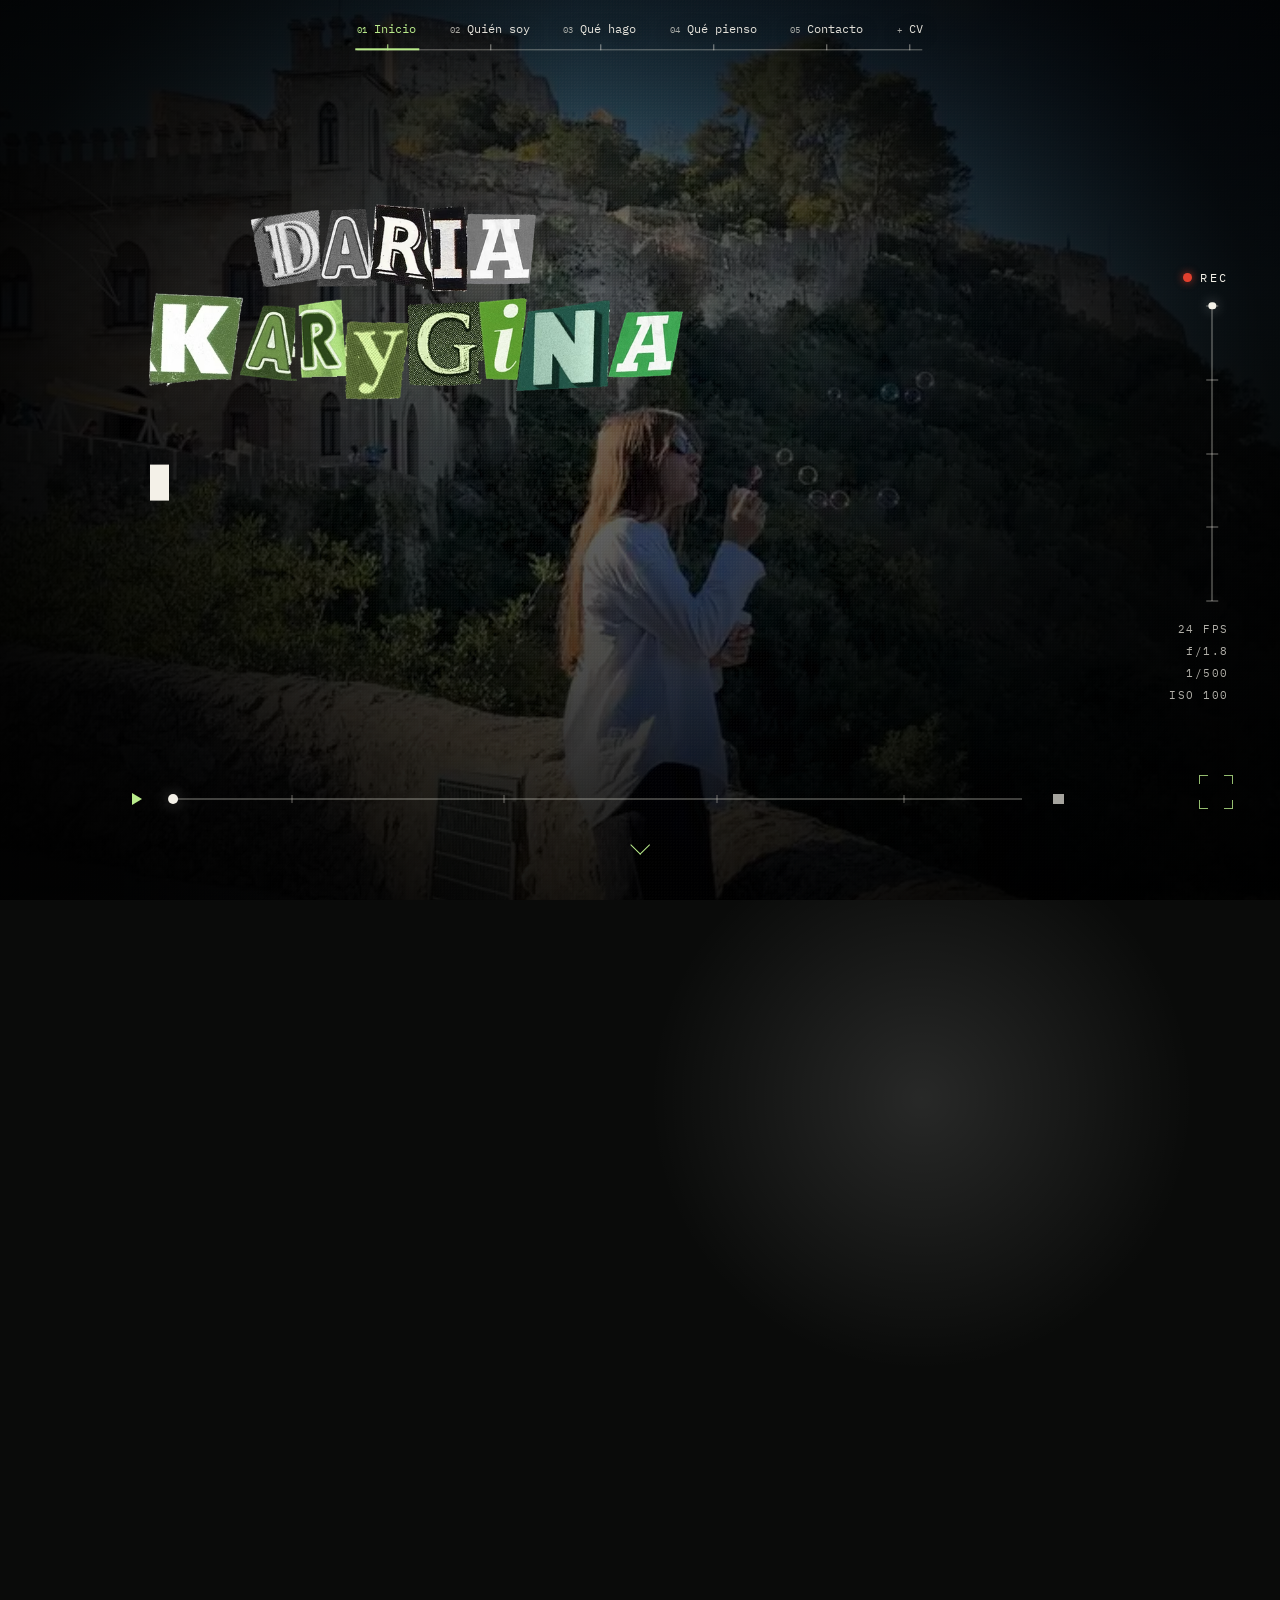
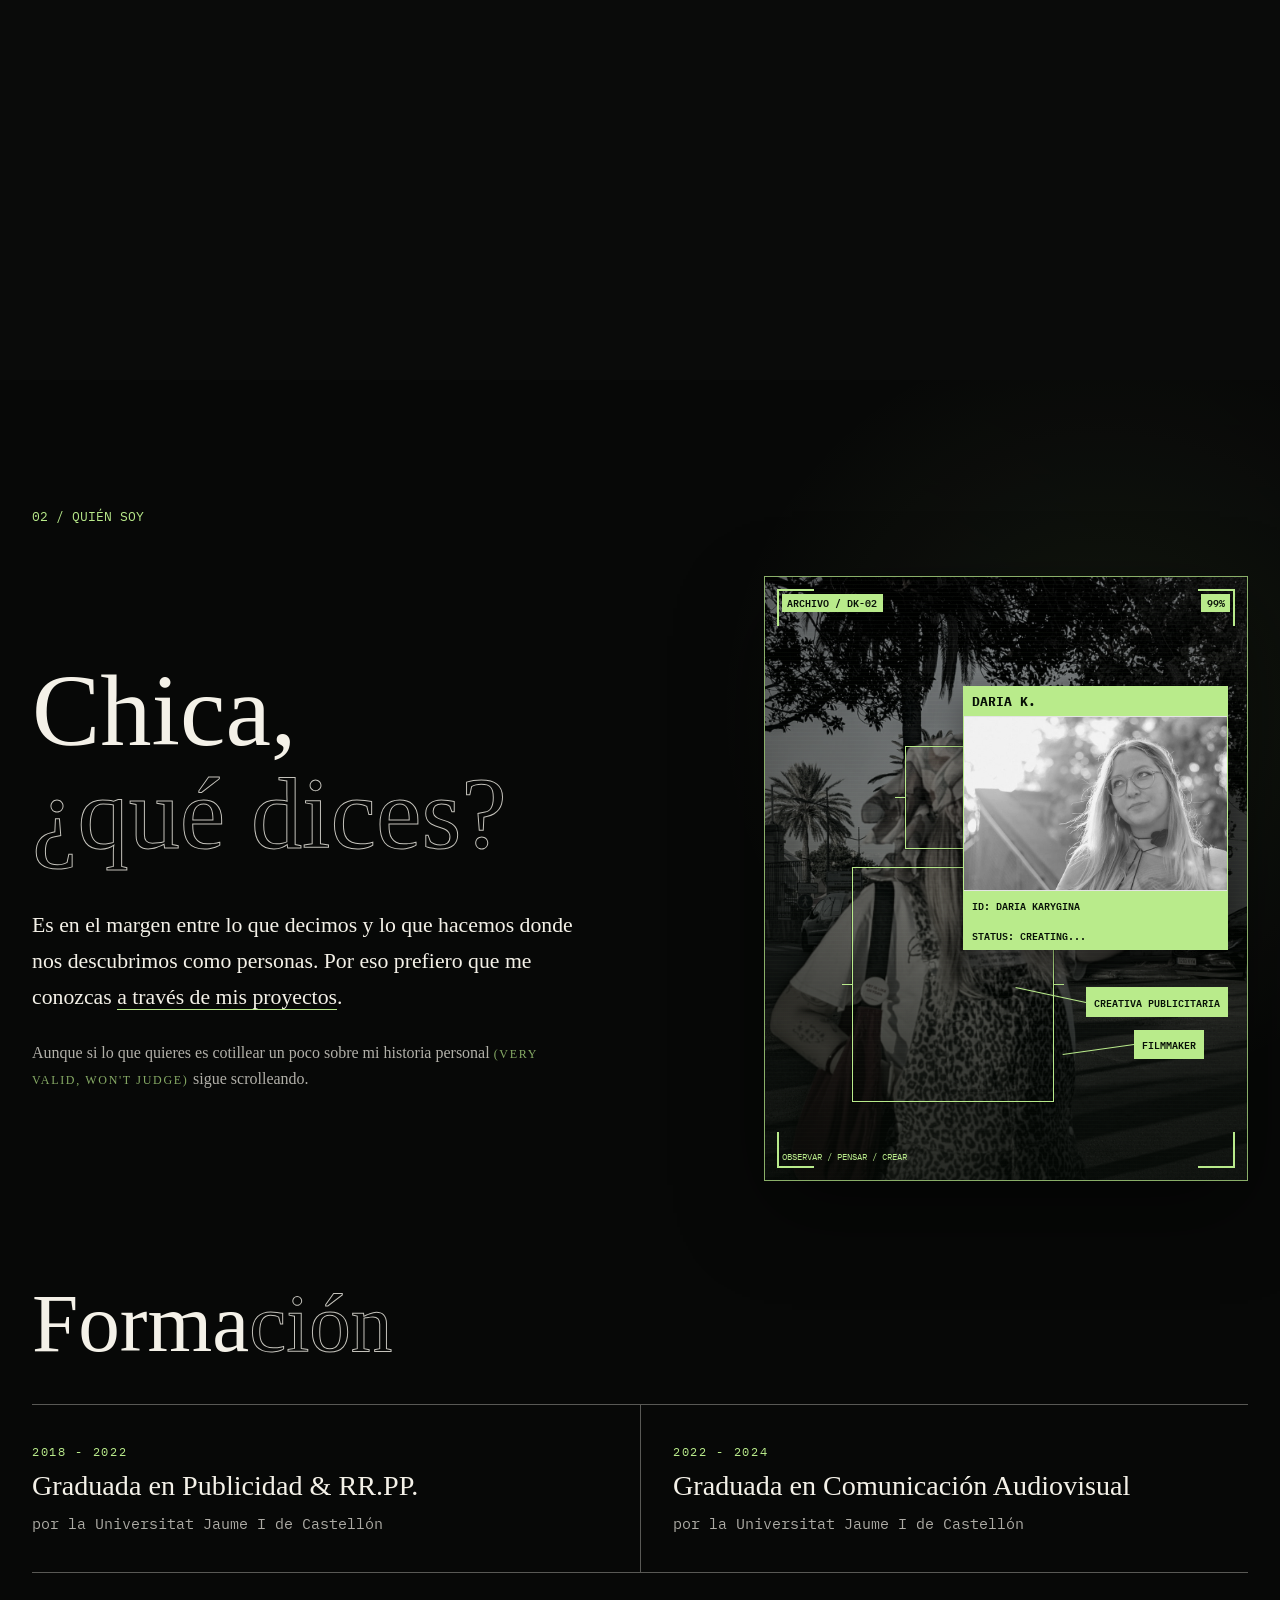
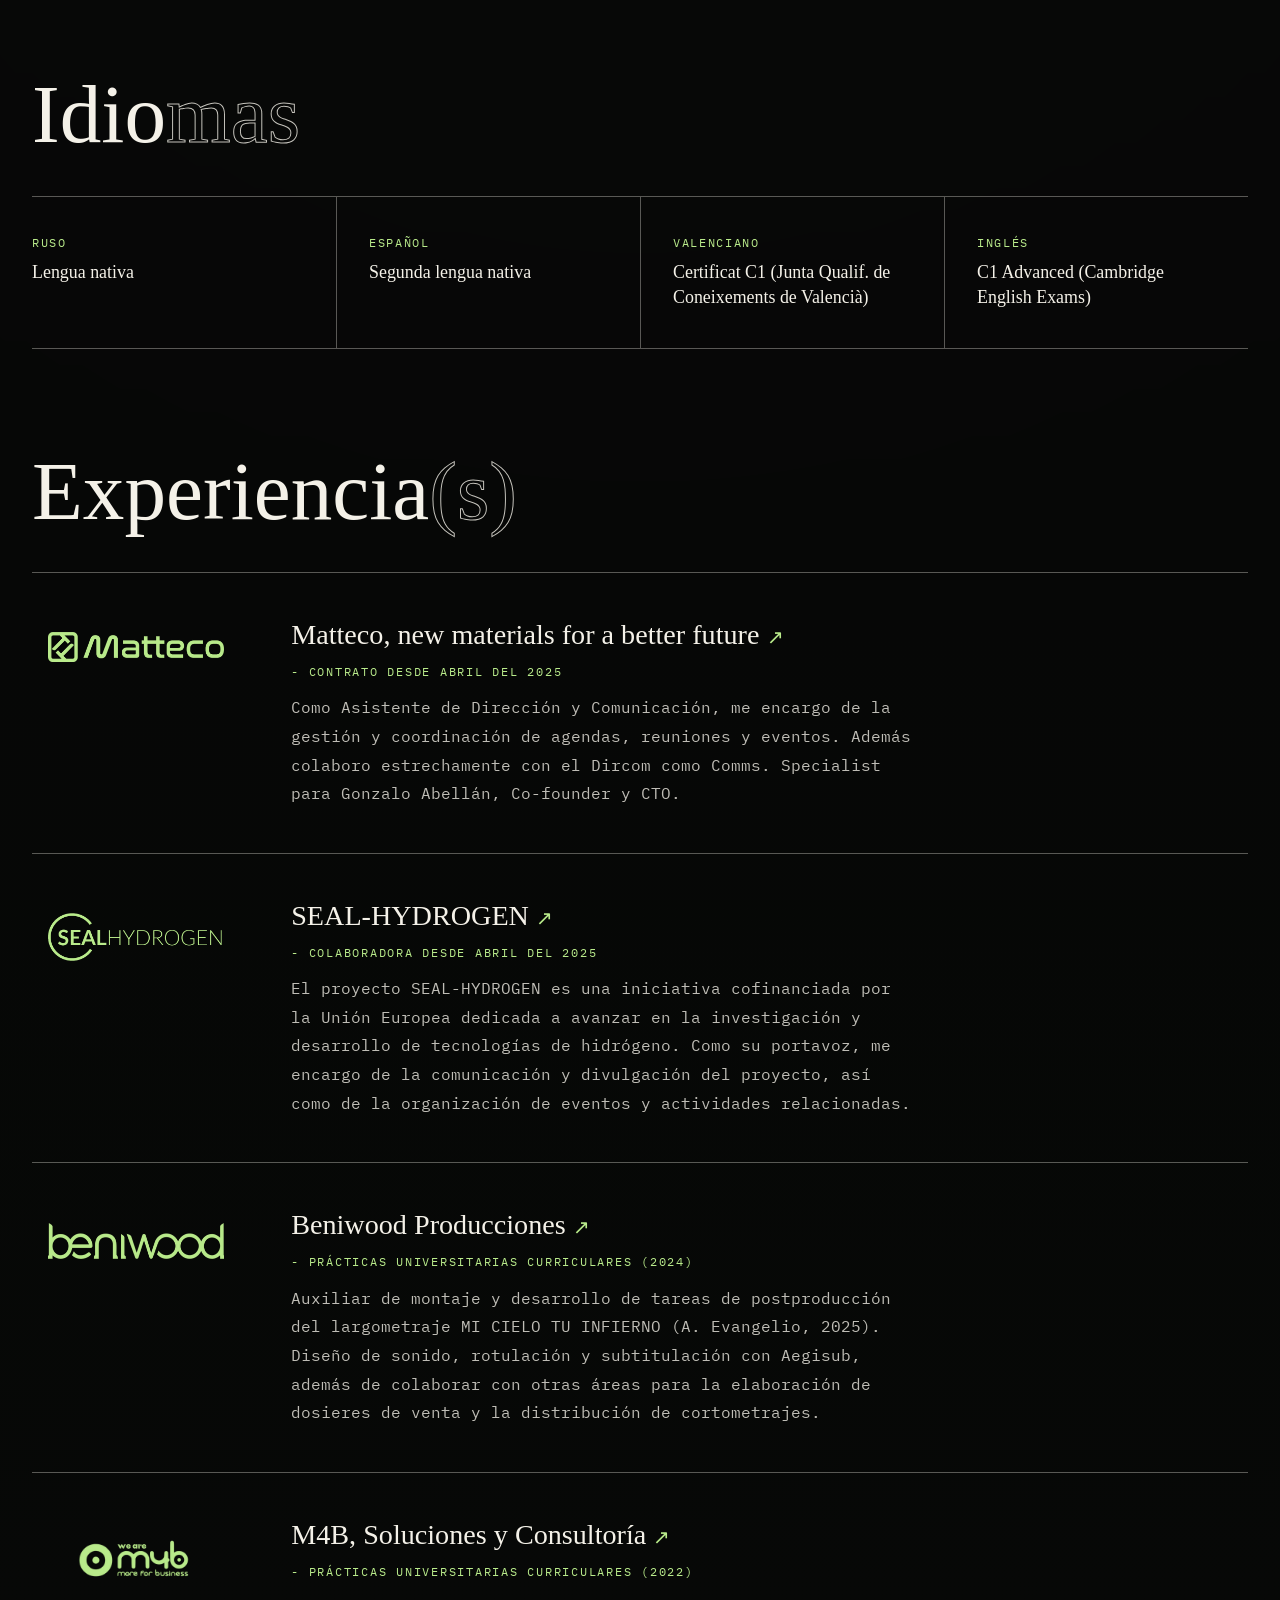
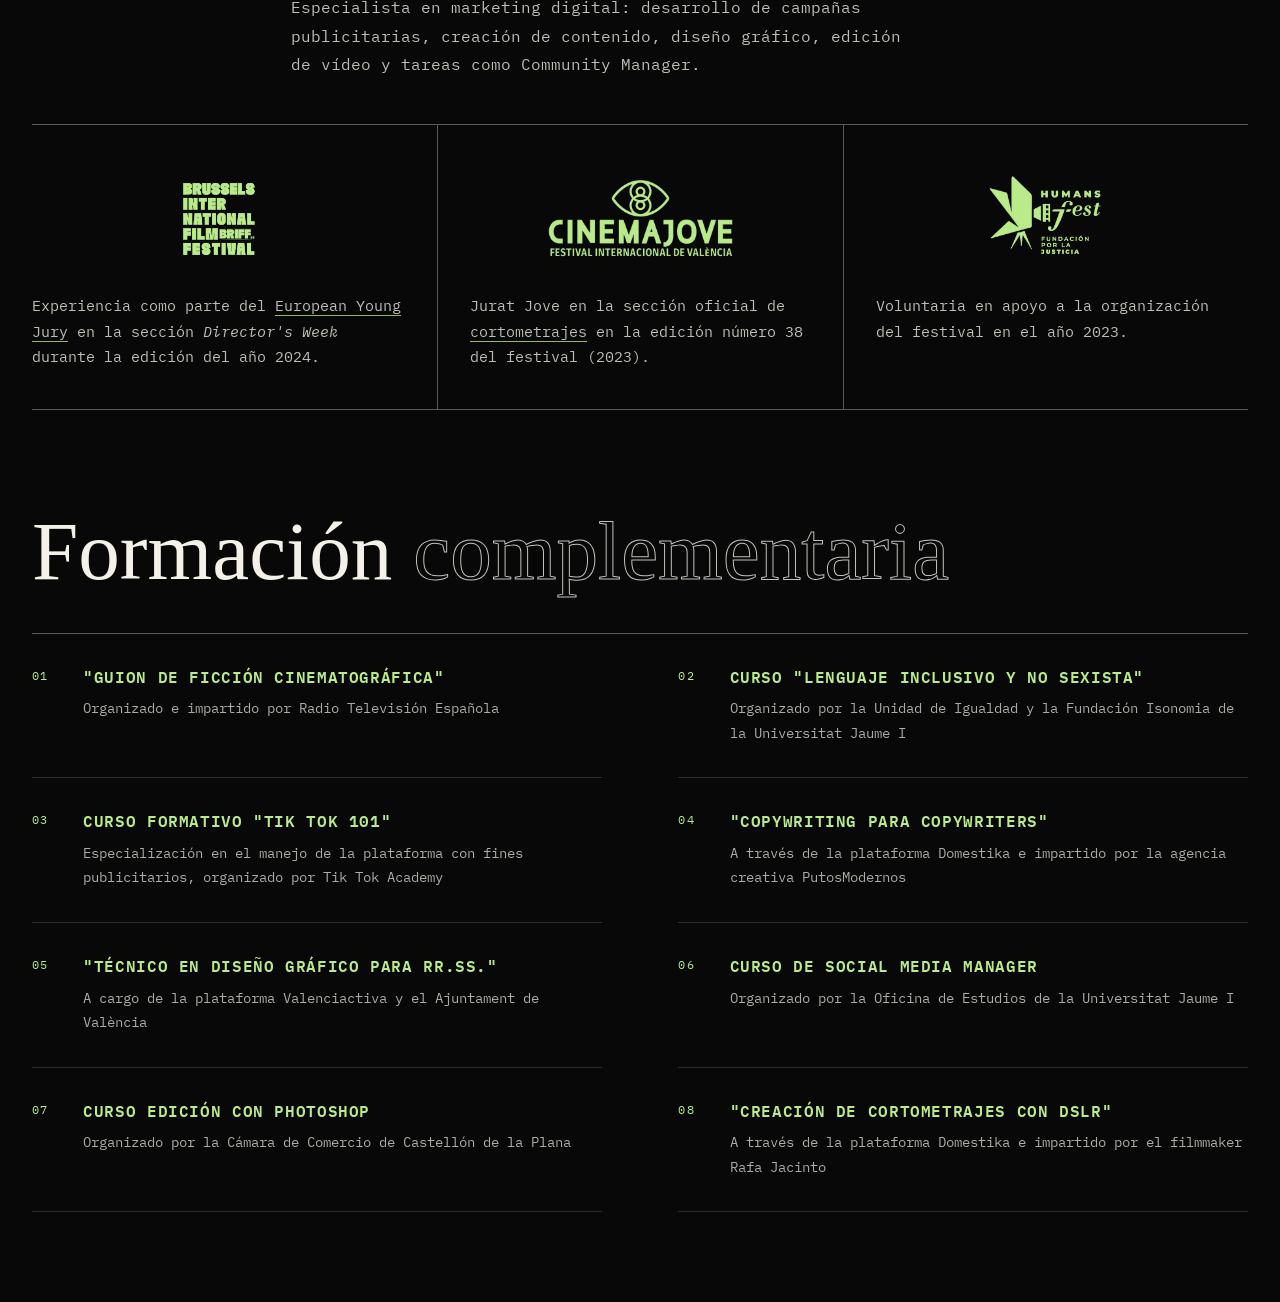
==== commit 53ffcfb3: "Remove landing logo shadow" ====
--- a/index.html
+++ b/index.html
@@ -9,7 +9,7 @@
     <link rel="preconnect" href="https://fonts.googleapis.com">
     <link rel="preconnect" href="https://fonts.gstatic.com" crossorigin>
     <link href="https://fonts.googleapis.com/css2?family=IBM+Plex+Mono:wght@400;500;600&family=Special+Elite&display=swap" rel="stylesheet">
-  <link rel="stylesheet" href="styles.css?v=20260729-5">
+  <link rel="stylesheet" href="styles.css?v=20260729-6">
   </head>
   <body>
     <header class="site-header" aria-label="Navegación principal">
@@ -943,9 +943,11 @@
               </figure>
               <figure class="reel-frame">
                 <small class="reel-code">FEDE · 05</small>
-                <img src="assets/lafede-foto-1.jpg" alt="Lona de la campaña en un edificio de Madrid">
-                <img src="assets/lafede-foto-2.jpg" alt="Soporte de la campaña en la calle">
-                <img src="assets/lafede-foto-3.jpg" alt="Soporte de la campaña en la calle">
+                <div class="lafede-triptych">
+                  <img src="assets/lafede-foto-1.jpg" alt="Lona de la campaña en un edificio de Madrid">
+                  <img src="assets/lafede-foto-2.jpg" alt="Soporte de la campaña en la calle">
+                  <img src="assets/lafede-foto-3.jpg" alt="Soporte de la campaña en la calle">
+                </div>
               </figure>
               <figure class="reel-frame">
                 <small class="reel-code">FEDE · 06</small>
--- a/styles.css
+++ b/styles.css
@@ -197,7 +197,7 @@
   width: min(43vw, 45rem);
   min-width: 19rem;
   height: auto;
-  filter: drop-shadow(0 1.25rem 2.2rem var(--shadow));
+  filter: none;
 }
 
 .type-line {
@@ -1023,15 +1023,17 @@
   position: absolute;
   inset: 0;
   z-index: -2;
-  overflow: hidden;
+  overflow: clip;
   opacity: 0.56;
+  pointer-events: none;
 }
 
 .work-smoke video {
-  position: absolute;
-  inset: 0;
+  position: sticky;
+  top: 0;
+  display: block;
   width: 100%;
-  height: 100%;
+  height: 100vh;
   object-fit: cover;
   filter: grayscale(1) contrast(1.18) brightness(0.78);
 }
@@ -1469,10 +1471,20 @@
    scroll below the camera). The stage flexes to absorb the remaining
    height instead of guessing it with a constant. */
 @media (min-width: 901px) {
+  .work-section:not(.has-open-project) {
+    padding-top: clamp(3rem, 5vw, 4.5rem);
+    padding-bottom: clamp(3rem, 5vw, 4.5rem);
+  }
+
   .work-chooser {
+    --camera-frame-width: min(
+      100%,
+      100rem,
+      max(54rem, calc(155vh - 18rem))
+    );
     display: flex;
     flex-direction: column;
-    height: calc(100vh - 2 * clamp(5rem, 9vw, 8rem));
+    height: calc(100vh - 2 * clamp(3rem, 5vw, 4.5rem));
   }
 
   .camera-playback {
@@ -1876,26 +1888,15 @@
   display: grid;
   grid-template-columns: minmax(0, 1.05fr) minmax(0, 0.95fr);
   column-gap: clamp(2.5rem, 5vw, 6rem);
-  height: min(86vh, 52rem);
-  min-height: 34rem;
   padding-top: 1rem;
-  overflow: hidden;
 }
 
 .reel-strip {
   min-width: 0;
-  height: 100%;
-  padding-block: clamp(3.5rem, 11vh, 6rem);
-  overflow-x: hidden;
-  overflow-y: auto;
-  scroll-snap-type: y mandatory;
-  scroll-behavior: smooth;
-  scrollbar-width: none;
-  -webkit-overflow-scrolling: touch;
-}
-
-.reel-strip::-webkit-scrollbar {
-  display: none;
+  /* Top/bottom padding is set by JS so the first and last frames rest
+     centered against the sticky caption, whatever their aspect ratio.
+     This is a fallback for before the script runs. */
+  padding-block: max(1rem, calc(50vh - 19.5vw));
 }
 
 .reel-panel {
@@ -1904,9 +1905,11 @@
 }
 
 .reel-panel-inner {
+  position: sticky;
+  top: 0;
   display: flex;
   align-items: center;
-  height: 100%;
+  height: 100vh;
   padding-right: 2.6rem;
 }
 
@@ -1914,37 +1917,20 @@
   flex: 1;
   display: grid;
   min-width: 0;
-  align-items: center;
 }
 
 .reel-frame {
   position: relative;
-  display: flex;
-  align-items: center;
-  justify-content: center;
-  height: 72%;
-  min-height: 24rem;
-  margin: 0 0 clamp(0.8rem, 1.5vh, 1.25rem);
+  margin: 0;
   padding: 1.5rem 2.5rem;
-  overflow: hidden;
   background: #060706;
   border-inline: 1px solid rgba(244, 241, 232, 0.3);
-  opacity: 0.76;
-  transform: scale(0.982);
-  transform-origin: center;
-  scroll-snap-align: center;
-  scroll-snap-stop: always;
-  transition:
-    opacity 420ms ease,
-    transform 560ms cubic-bezier(0.22, 1, 0.36, 1),
-    border-color 420ms ease;
-  will-change: transform, opacity;
 }
 
 .reel-frame.is-active {
-  border-inline-color: rgba(185, 235, 139, 0.5);
+  border-inline-color: rgba(244, 241, 232, 0.3);
   opacity: 1;
-  transform: scale(1);
+  transform: none;
 }
 
 .reel-frame::before,
@@ -1982,9 +1968,7 @@
 
 .reel-frame img {
   width: 100%;
-  max-height: 100%;
-  display: block;
-  object-fit: contain;
+  display: block;
   background: #101110;
   filter: grayscale(1) contrast(1.05);
   opacity: 0.62;
@@ -2004,7 +1988,6 @@
 .reel-frame iframe,
 .reel-frame video {
   width: 100%;
-  max-height: 100%;
   display: block;
   border: 0;
   background: #050605;
@@ -2034,6 +2017,29 @@
 .reel-frame .cultura-display-set,
 .reel-frame .cultura-steps {
   margin: 0;
+}
+
+.lafede-triptych {
+  display: grid;
+  grid-template-columns: repeat(3, minmax(0, 1fr));
+  gap: clamp(0.3rem, 0.8vw, 0.7rem);
+  width: 100%;
+  height: 100%;
+  min-width: 0;
+  min-height: 0;
+}
+
+.lafede-triptych img {
+  width: 100%;
+  height: 100%;
+  min-width: 0;
+  min-height: 0;
+  margin: 0;
+  object-fit: contain;
+}
+
+.lafede-triptych img + img {
+  margin-top: 0;
 }
 
 .reel-play {
@@ -2078,23 +2084,13 @@
 .reel-caption {
   grid-area: 1 / 1;
   align-self: center;
-  max-height: calc(min(86vh, 52rem) - 3rem);
   max-width: 34rem;
-  overflow-y: auto;
-  overscroll-behavior: contain;
   opacity: 0;
-  pointer-events: none;
-  transform: scale(0.99);
-  transition:
-    opacity 360ms ease,
-    transform 520ms cubic-bezier(0.22, 1, 0.36, 1);
-  will-change: transform, opacity;
+  transition: opacity 420ms ease;
 }
 
 .reel-caption.is-active {
   opacity: 1;
-  pointer-events: auto;
-  transform: scale(1);
 }
 
 @media (prefers-reduced-motion: reduce) {
@@ -5228,31 +5224,40 @@
   }
 
   .reel-layout {
-    grid-template-columns: minmax(0, 0.92fr) minmax(0, 1.08fr);
-    column-gap: clamp(1.2rem, 3vw, 2.5rem);
+    grid-template-columns: 1fr;
+  }
+
+  .reel-strip {
+    padding-block: 0;
   }
 
   .reel-panel {
-    position: relative;
-    inset: auto;
-    pointer-events: auto;
+    position: absolute;
+    inset: 0;
+    pointer-events: none;
   }
 
   .reel-panel-inner {
-    align-items: center;
-    padding: 0 1rem 0 0;
+    align-items: flex-end;
+    padding: 0 0 0.9rem;
   }
 
   .reel-caption {
-    align-self: center;
-    max-width: 34rem;
-    max-height: calc(min(86vh, 52rem) - 3rem);
+    align-self: end;
+    max-width: none;
+    max-height: 58vh;
     overflow-y: auto;
-    padding-right: 0.35rem;
+    padding: 1.1rem 1.2rem;
+    background: rgba(4, 5, 4, 0.92);
+    border: 1px solid rgba(244, 241, 232, 0.25);
   }
 
   .reel-caption.is-active {
     pointer-events: auto;
+  }
+
+  .reel-dots {
+    display: none;
   }
 
   .case-hero,
@@ -6059,3 +6064,1068 @@
     position: relative;
   }
 }
+
+/* -------------------------------------------------------------------------- */
+/* Cinema reel v2: one projected frame, one centered caption, one smooth cut. */
+/* -------------------------------------------------------------------------- */
+
+.cinema-reel {
+  --film-edge: clamp(1.45rem, 2.6vw, 2.35rem);
+  --reel-progress: 0%;
+  position: relative;
+  isolation: isolate;
+  display: grid;
+  grid-template-columns: minmax(0, 1.08fr) minmax(20rem, 0.92fr);
+  grid-template-areas: "media copy";
+  width: min(100%, 76rem);
+  height: clamp(32rem, 82vh, 54rem);
+  min-height: 0;
+  margin: clamp(0.4rem, 1.5vw, 1rem) auto 0;
+  padding: var(--film-edge) clamp(1rem, 2.4vw, 2.2rem);
+  overflow: hidden;
+  border: 1px solid rgba(244, 241, 232, 0.22);
+  background: #070807;
+  box-shadow:
+    0 1.4rem 4rem rgba(0, 0, 0, 0.46),
+    inset 0 0 0 1px rgba(185, 235, 139, 0.06);
+  outline: none;
+}
+
+.project-detail .cinema-reel {
+  display: grid;
+}
+
+.cinema-reel:focus-visible {
+  box-shadow:
+    0 1.4rem 4rem rgba(0, 0, 0, 0.46),
+    0 0 0 2px var(--acid);
+}
+
+.cinema-reel::before,
+.cinema-reel::after {
+  content: "";
+  position: absolute;
+  z-index: 40;
+  left: 0;
+  right: 0;
+  height: var(--film-edge);
+  pointer-events: none;
+  background:
+    repeating-linear-gradient(
+      90deg,
+      transparent 0 0.6rem,
+      rgba(244, 241, 232, 0.55) 0.6rem 1.08rem,
+      transparent 1.08rem 1.72rem
+    ),
+    linear-gradient(180deg, #111310, #060706);
+  box-shadow: 0 0.35rem 0.8rem rgba(0, 0, 0, 0.55);
+}
+
+.cinema-reel::before {
+  top: 0;
+}
+
+.cinema-reel::after {
+  bottom: 0;
+  transform: rotate(180deg);
+}
+
+.cinema-reel .reel-strip,
+.cinema-reel .reel-panel {
+  min-width: 0;
+  min-height: 0;
+}
+
+.cinema-reel .reel-strip {
+  grid-area: media;
+  position: relative;
+  display: block;
+  width: 100%;
+  height: 100%;
+  padding: 0;
+  overflow: hidden;
+  border: 1px solid rgba(244, 241, 232, 0.2);
+  background:
+    radial-gradient(circle at 50% 48%, #171a16 0, #080908 68%),
+    #080908;
+  scrollbar-width: none;
+}
+
+.cinema-reel .reel-strip::after {
+  content: "";
+  position: absolute;
+  z-index: 8;
+  inset: 0;
+  pointer-events: none;
+  background:
+    linear-gradient(90deg, rgba(0, 0, 0, 0.55), transparent 18%, transparent 82%, rgba(0, 0, 0, 0.55)),
+    linear-gradient(180deg, rgba(0, 0, 0, 0.36), transparent 20%, transparent 74%, rgba(0, 0, 0, 0.58));
+  box-shadow: inset 0 0 5rem rgba(0, 0, 0, 0.56);
+}
+
+.cinema-reel .reel-frame {
+  position: absolute;
+  inset: 0;
+  z-index: 1;
+  display: flex;
+  align-items: center;
+  justify-content: center;
+  gap: clamp(0.4rem, 1vw, 1rem);
+  width: 100%;
+  height: 100%;
+  min-height: 0;
+  margin: 0;
+  padding: 0;
+  overflow: hidden;
+  border: 0;
+  background: #080908;
+  opacity: 0;
+  visibility: hidden;
+  pointer-events: none;
+  transform: none;
+  filter: none;
+  will-change: opacity, transform, filter;
+}
+
+.cinema-reel .reel-frame.is-active,
+.cinema-reel .reel-frame[class*="is-leaving-"] {
+  visibility: visible;
+}
+
+.cinema-reel .reel-frame.is-active {
+  z-index: 2;
+  opacity: 1;
+  pointer-events: auto;
+}
+
+.cinema-reel .reel-frame[class*="is-entering-"] {
+  z-index: 4;
+}
+
+.cinema-reel .reel-frame[class*="is-leaving-"] {
+  z-index: 3;
+  pointer-events: none;
+}
+
+.cinema-reel .reel-frame::before,
+.cinema-reel .reel-frame::after {
+  display: none;
+}
+
+.cinema-reel .reel-code {
+  position: absolute;
+  z-index: 9;
+  top: 0.65rem;
+  right: 0.75rem;
+  padding: 0.25rem 0.45rem;
+  color: var(--acid);
+  border: 1px solid rgba(185, 235, 139, 0.22);
+  background: rgba(4, 5, 4, 0.78);
+  font-size: 0.58rem;
+  letter-spacing: 0.2em;
+  text-transform: uppercase;
+  backdrop-filter: blur(0.3rem);
+}
+
+.cinema-reel .reel-frame > img,
+.cinema-reel .reel-frame > video,
+.cinema-reel .reel-frame > iframe {
+  flex: 1 1 0;
+  width: 100%;
+  height: 100%;
+  min-width: 0;
+  max-height: none;
+  margin: 0;
+  display: block;
+  border: 0;
+  background: #080908;
+  object-fit: contain;
+  filter: saturate(0.9) contrast(1.045);
+  opacity: 1;
+  transition: filter 520ms ease;
+}
+
+.cinema-reel .reel-frame > iframe {
+  aspect-ratio: auto;
+}
+
+.cinema-reel .reel-frame > img:not(:only-of-type) {
+  width: 0;
+}
+
+.cinema-reel .reel-frame > .reel-play {
+  position: relative;
+  width: 100%;
+  height: 100%;
+  margin: 0;
+}
+
+.cinema-reel .reel-frame > .reel-play img {
+  width: 100%;
+  height: 100%;
+  object-fit: contain;
+}
+
+.cinema-reel .reel-frame > :not(.reel-code, img, video, iframe, .reel-play) {
+  max-width: 100%;
+  max-height: 100%;
+}
+
+.cinema-reel .reel-panel {
+  grid-area: copy;
+  position: relative;
+  z-index: 12;
+  inset: auto;
+  width: 100%;
+  height: 100%;
+  border-left: 1px solid rgba(244, 241, 232, 0.16);
+  background:
+    radial-gradient(circle at 42% 48%, rgba(18, 21, 17, 0.94), rgba(4, 5, 4, 0.99) 72%),
+    #050605;
+  pointer-events: none;
+}
+
+.cinema-reel .reel-panel::before {
+  content: "";
+  position: absolute;
+  z-index: 12;
+  inset: -18%;
+  pointer-events: none;
+  opacity: 0.09;
+  background:
+    repeating-radial-gradient(circle at 18% 27%, rgba(255, 255, 255, 0.9) 0 0.04rem, transparent 0.05rem 0.17rem),
+    repeating-radial-gradient(circle at 72% 63%, rgba(255, 255, 255, 0.7) 0 0.03rem, transparent 0.04rem 0.15rem);
+  mix-blend-mode: soft-light;
+  animation: reel-grain 360ms steps(2, end) infinite;
+}
+
+.cinema-reel .reel-panel::after {
+  content: "";
+  position: absolute;
+  z-index: 18;
+  inset: 0;
+  pointer-events: none;
+  background: #020302;
+  opacity: 0;
+}
+
+.cinema-reel.is-transitioning .reel-panel::after {
+  animation: reel-shutter 780ms cubic-bezier(0.65, 0, 0.35, 1) both;
+}
+
+.cinema-reel .reel-panel-inner {
+  position: absolute;
+  z-index: 14;
+  inset: 0;
+  display: grid;
+  align-items: center;
+  width: 100%;
+  height: 100%;
+  padding: clamp(2.5rem, 5vw, 4.5rem) clamp(1.4rem, 3.6vw, 3.5rem);
+}
+
+.cinema-reel .reel-panel-inner::after {
+  content: "";
+  position: absolute;
+  z-index: 15;
+  left: 0;
+  bottom: 0;
+  width: var(--reel-progress);
+  height: 1px;
+  background: var(--acid);
+  box-shadow: 0 0 0.7rem rgba(185, 235, 139, 0.52);
+  transition: width 620ms cubic-bezier(0.22, 1, 0.36, 1);
+}
+
+.cinema-reel .reel-captions {
+  display: grid;
+  place-items: center;
+  width: 100%;
+  height: 100%;
+  min-width: 0;
+}
+
+.cinema-reel .reel-caption {
+  grid-area: 1 / 1;
+  align-self: center;
+  display: flex;
+  flex-direction: column;
+  align-items: flex-start;
+  justify-content: center;
+  width: 100%;
+  max-width: none;
+  max-height: calc(100% - 1rem);
+  padding: clamp(1rem, 2vw, 1.75rem) 0;
+  overflow-x: hidden;
+  overflow-y: auto;
+  overscroll-behavior: contain;
+  color: var(--ink);
+  border: 0;
+  background: transparent;
+  box-shadow: none;
+  text-align: left;
+  text-shadow: 0 0.12rem 0.7rem rgba(0, 0, 0, 0.72);
+  backdrop-filter: none;
+  opacity: 0;
+  visibility: hidden;
+  pointer-events: none;
+  transform: none;
+  scrollbar-color: rgba(185, 235, 139, 0.55) transparent;
+  scrollbar-width: thin;
+  will-change: opacity, transform, filter;
+}
+
+.cinema-reel .reel-caption.is-active,
+.cinema-reel .reel-caption[class*="is-leaving-"] {
+  visibility: visible;
+}
+
+.cinema-reel .reel-caption.is-active {
+  z-index: 3;
+  opacity: 1;
+  pointer-events: auto;
+}
+
+.cinema-reel .reel-caption[class*="is-entering-"] {
+  z-index: 5;
+}
+
+.cinema-reel .reel-caption[class*="is-leaving-"] {
+  z-index: 4;
+  pointer-events: none;
+}
+
+.cinema-reel .reel-caption p,
+.cinema-reel .reel-caption blockquote {
+  max-width: 43rem;
+}
+
+.cinema-reel .reel-caption p {
+  margin: 0 0 0.8rem;
+  color: rgba(244, 241, 232, 0.9);
+  font-size: clamp(0.82rem, 1.15vw, 1rem);
+  line-height: 1.62;
+}
+
+.cinema-reel .reel-caption .reel-count {
+  order: -3;
+  margin: 0 0 0.85rem;
+  color: var(--acid);
+  font-size: 0.68rem;
+  letter-spacing: 0.24em;
+}
+
+.cinema-reel .reel-caption .reel-kicker {
+  order: -2;
+  margin: 0 0 0.45rem;
+  color: var(--acid);
+  font-size: 0.76rem;
+  letter-spacing: 0.15em;
+  text-transform: uppercase;
+}
+
+.cinema-reel .reel-caption h2 {
+  margin: 0 0 1rem;
+  font-family: Georgia, "Times New Roman", serif;
+  font-size: clamp(1.65rem, 3vw, 3.15rem);
+  font-weight: 400;
+  line-height: 1.04;
+  text-wrap: balance;
+}
+
+.cinema-reel .reel-caption h3 {
+  margin: 0.9rem 0 0.3rem;
+  color: var(--acid);
+  font-size: clamp(0.78rem, 1.1vw, 0.98rem);
+  line-height: 1.35;
+  letter-spacing: 0.06em;
+  text-transform: uppercase;
+}
+
+.cinema-reel .reel-caption blockquote {
+  margin: 0.75rem 0 0;
+  padding: 0.2rem 0 0.2rem 1rem;
+  border: 0;
+  border-left: 2px solid rgba(185, 235, 139, 0.7);
+  font-family: Georgia, "Times New Roman", serif;
+  font-size: clamp(0.96rem, 1.45vw, 1.24rem);
+  font-style: italic;
+  line-height: 1.55;
+}
+
+.cinema-reel .reel-caption blockquote + p {
+  margin-top: clamp(1.4rem, 2.8vh, 2.2rem);
+}
+
+.cinema-reel .reel-caption .reel-claim {
+  color: var(--ink);
+  font-weight: 700;
+}
+
+.cinema-reel .reel-video-btn {
+  margin-top: 1rem;
+  padding: 0.72rem 1rem;
+  color: var(--ink);
+  border-color: rgba(185, 235, 139, 0.72);
+  background: rgba(7, 8, 7, 0.62);
+  text-shadow: none;
+}
+
+.cinema-reel .reel-video-btn:hover,
+.cinema-reel .reel-video-btn:focus-visible {
+  color: #080908;
+  background: var(--acid);
+}
+
+.cinema-reel .reel-dots {
+  position: absolute;
+  z-index: 16;
+  left: 50%;
+  right: auto;
+  top: auto;
+  bottom: 0.75rem;
+  display: flex;
+  align-items: center;
+  justify-content: center;
+  gap: 0.42rem;
+  transform: translateX(-50%);
+  pointer-events: auto;
+}
+
+.cinema-reel .reel-dots button {
+  width: 1.35rem;
+  height: 0.22rem;
+  padding: 0;
+  border: 0;
+  border-radius: 999px;
+  background: rgba(244, 241, 232, 0.35);
+  cursor: pointer;
+  transition: width 320ms ease, background 320ms ease, transform 320ms ease;
+}
+
+.cinema-reel .reel-dots button.is-active {
+  width: 2.2rem;
+  background: var(--acid);
+  transform: none;
+}
+
+.cinema-reel .reel-dots button:focus-visible {
+  outline: 2px solid var(--acid);
+  outline-offset: 0.28rem;
+}
+
+.cinema-reel .reel-mobile-dots {
+  display: none;
+}
+
+.cinema-reel .reel-controls {
+  position: absolute;
+  z-index: 32;
+  left: clamp(0.45rem, 1vw, 0.9rem);
+  right: clamp(0.45rem, 1vw, 0.9rem);
+  top: 50%;
+  display: flex;
+  justify-content: space-between;
+  transform: translateY(-50%);
+  pointer-events: none;
+}
+
+.cinema-reel .reel-nav {
+  display: grid;
+  place-items: center;
+  width: clamp(2.65rem, 4vw, 3.4rem);
+  aspect-ratio: 1;
+  padding: 0;
+  color: var(--ink);
+  border: 1px solid rgba(244, 241, 232, 0.42);
+  border-radius: 50%;
+  background: rgba(5, 6, 5, 0.58);
+  box-shadow: 0 0.6rem 1.8rem rgba(0, 0, 0, 0.26);
+  font-size: 1.15rem;
+  cursor: pointer;
+  pointer-events: auto;
+  backdrop-filter: blur(0.45rem);
+  transition: color 220ms ease, border-color 220ms ease, background 220ms ease, transform 220ms ease;
+}
+
+.cinema-reel .reel-nav:hover,
+.cinema-reel .reel-nav:focus-visible {
+  color: #080908;
+  border-color: var(--acid);
+  background: var(--acid);
+  transform: scale(1.07);
+  outline: none;
+}
+
+.cinema-reel .reel-nav:disabled {
+  opacity: 0;
+  pointer-events: none;
+}
+
+.cinema-reel .reel-frame.is-entering-next {
+  animation: reel-frame-in-next 780ms cubic-bezier(0.2, 0.78, 0.18, 1) both;
+}
+
+.cinema-reel .reel-frame.is-leaving-next {
+  animation: reel-frame-out-next 780ms cubic-bezier(0.2, 0.78, 0.18, 1) both;
+}
+
+.cinema-reel .reel-frame.is-entering-prev {
+  animation: reel-frame-in-prev 780ms cubic-bezier(0.2, 0.78, 0.18, 1) both;
+}
+
+.cinema-reel .reel-frame.is-leaving-prev {
+  animation: reel-frame-out-prev 780ms cubic-bezier(0.2, 0.78, 0.18, 1) both;
+}
+
+.cinema-reel .reel-caption.is-entering-next,
+.cinema-reel .reel-caption.is-entering-prev {
+  animation: reel-caption-in 680ms 120ms cubic-bezier(0.2, 0.78, 0.18, 1) both;
+}
+
+.cinema-reel .reel-caption.is-leaving-next,
+.cinema-reel .reel-caption.is-leaving-prev {
+  animation: reel-caption-out 300ms ease both;
+}
+
+@keyframes reel-frame-in-next {
+  0% { opacity: 0; transform: translate3d(0, 13%, 0) scale(1.035); filter: blur(0.7rem) brightness(0.5); }
+  44% { opacity: 0.28; }
+  100% { opacity: 1; transform: translate3d(0, 0, 0) scale(1); filter: blur(0) brightness(1); }
+}
+
+@keyframes reel-frame-out-next {
+  0% { opacity: 1; transform: translate3d(0, 0, 0) scale(1); filter: blur(0) brightness(1); }
+  100% { opacity: 0; transform: translate3d(0, -11%, 0) scale(0.965); filter: blur(0.55rem) brightness(0.45); }
+}
+
+@keyframes reel-frame-in-prev {
+  0% { opacity: 0; transform: translate3d(0, -13%, 0) scale(1.035); filter: blur(0.7rem) brightness(0.5); }
+  44% { opacity: 0.28; }
+  100% { opacity: 1; transform: translate3d(0, 0, 0) scale(1); filter: blur(0) brightness(1); }
+}
+
+@keyframes reel-frame-out-prev {
+  0% { opacity: 1; transform: translate3d(0, 0, 0) scale(1); filter: blur(0) brightness(1); }
+  100% { opacity: 0; transform: translate3d(0, 11%, 0) scale(0.965); filter: blur(0.55rem) brightness(0.45); }
+}
+
+@keyframes reel-caption-in {
+  0% { opacity: 0; transform: translate3d(0, 1rem, 0) scale(0.985); filter: blur(0.25rem); }
+  100% { opacity: 1; transform: translate3d(0, 0, 0) scale(1); filter: blur(0); }
+}
+
+@keyframes reel-caption-out {
+  0% { opacity: 1; transform: translate3d(0, 0, 0) scale(1); filter: blur(0); }
+  100% { opacity: 0; transform: translate3d(0, -0.65rem, 0) scale(0.99); filter: blur(0.2rem); }
+}
+
+@keyframes reel-shutter {
+  0%, 100% { opacity: 0; }
+  42%, 54% { opacity: 0.48; }
+}
+
+@keyframes reel-grain {
+  0% { transform: translate3d(-1.5%, -1%, 0); }
+  50% { transform: translate3d(1%, 1.5%, 0); }
+  100% { transform: translate3d(0.5%, -1.5%, 0); }
+}
+
+@media (max-width: 900px) {
+  .cinema-reel {
+    width: 100%;
+    height: clamp(31rem, 78vh, 47rem);
+    grid-template-columns: minmax(0, 1fr) minmax(18rem, 1fr);
+    padding-inline: clamp(0.7rem, 2vw, 1.25rem);
+  }
+
+  .cinema-reel .reel-panel-inner {
+    padding-inline: clamp(1rem, 3vw, 2rem);
+  }
+
+  .cinema-reel .reel-caption {
+    width: 100%;
+  }
+}
+
+@media (max-width: 760px) {
+  .project-detail .cinema-reel,
+  .cinema-reel {
+    display: grid;
+    grid-template-columns: minmax(0, 1fr) minmax(0, 1fr);
+    grid-template-areas: "media copy";
+    width: 100%;
+    height: clamp(33rem, 80svh, 44rem);
+    min-height: 0;
+    margin-top: 0.25rem;
+    padding: 1.2rem 0.5rem;
+    overflow: hidden;
+  }
+
+  .cinema-reel {
+    --film-edge: 1.2rem;
+  }
+
+  .project-detail .cinema-reel .reel-strip,
+  .cinema-reel .reel-strip {
+    grid-column: auto;
+    grid-row: auto;
+    grid-area: media;
+    width: 100%;
+    height: 100%;
+    margin: 0;
+    padding: 0;
+  }
+
+  .project-detail .cinema-reel .reel-panel,
+  .cinema-reel .reel-panel {
+    grid-column: auto;
+    grid-row: auto;
+    grid-area: copy;
+    width: 100%;
+    height: 100%;
+    margin: 0;
+    padding: 0;
+  }
+
+  .cinema-reel .reel-frame {
+    position: absolute;
+    inset: 0;
+    display: flex;
+    flex: none;
+    width: 100%;
+    height: 100%;
+    min-height: 0;
+    margin: 0;
+    padding: 0;
+    border: 0;
+  }
+
+  .cinema-reel .reel-frame > img,
+  .cinema-reel .reel-frame > video,
+  .cinema-reel .reel-frame > iframe {
+    flex: 1 1 0;
+    width: 100%;
+    height: 100%;
+    min-width: 0;
+    max-height: none;
+    object-fit: contain;
+  }
+
+  .cinema-reel .reel-frame > img:not(:only-of-type) {
+    width: 0;
+  }
+
+  .cinema-reel .reel-panel-inner {
+    position: absolute;
+    inset: 0;
+    display: grid;
+    height: 100%;
+    padding: 2.35rem clamp(0.75rem, 3vw, 1.2rem) 2.8rem;
+  }
+
+  .cinema-reel .reel-captions {
+    display: grid;
+    height: 100%;
+  }
+
+  .cinema-reel .reel-caption,
+  .cinema-reel .reel-caption.is-active {
+    display: flex;
+    width: 100%;
+    max-width: none;
+    max-height: calc(100% - 0.25rem);
+    padding: 0.8rem 0;
+    overflow-x: hidden;
+    overflow-y: auto;
+    border: 0;
+    background: transparent;
+  }
+
+  .cinema-reel .reel-caption:not(.is-active):not([class*="is-leaving-"]) {
+    display: flex;
+    visibility: hidden;
+  }
+
+  .cinema-reel .reel-caption p {
+    margin-bottom: 0.55rem;
+    font-size: 0.78rem;
+    line-height: 1.5;
+  }
+
+  .cinema-reel .reel-caption .reel-count {
+    margin-bottom: 0.5rem;
+    font-size: 0.58rem;
+  }
+
+  .cinema-reel .reel-caption .reel-kicker {
+    margin-bottom: 0.3rem;
+    font-size: 0.64rem;
+  }
+
+  .cinema-reel .reel-caption h2 {
+    margin-bottom: 0.65rem;
+    font-size: clamp(1.25rem, 7vw, 2rem);
+  }
+
+  .cinema-reel .reel-caption h3 {
+    margin: 0.65rem 0 0.22rem;
+    font-size: 0.73rem;
+  }
+
+  .cinema-reel .reel-caption blockquote {
+    margin-top: 0.5rem;
+    padding: 0.65rem 0;
+    font-size: 0.86rem;
+    line-height: 1.42;
+  }
+
+  .cinema-reel .reel-caption blockquote + p {
+    margin-top: 1.15rem;
+  }
+
+  .cinema-reel .reel-video-btn {
+    margin-top: 0.65rem;
+    padding: 0.62rem 0.78rem;
+    font-size: 0.68rem;
+  }
+
+  .cinema-reel .reel-controls {
+    left: 0.32rem;
+    right: 0.32rem;
+  }
+
+  .cinema-reel .reel-nav {
+    width: 2.2rem;
+    font-size: 0.9rem;
+  }
+
+  .cinema-reel .reel-dots {
+    bottom: 0.62rem;
+    gap: 0.3rem;
+  }
+
+  .cinema-reel .reel-dots button {
+    width: 0.85rem;
+    height: 0.18rem;
+  }
+
+  .cinema-reel .reel-dots button.is-active {
+    width: 1.45rem;
+  }
+
+  .cinema-reel .reel-code {
+    top: 0.45rem;
+    right: 0.45rem;
+    font-size: 0.48rem;
+  }
+}
+
+@media (prefers-reduced-motion: reduce) {
+  .cinema-reel .reel-panel::before {
+    animation: none;
+  }
+
+  .cinema-reel .reel-frame,
+  .cinema-reel .reel-caption,
+  .cinema-reel .reel-panel::after {
+    animation-duration: 1ms !important;
+    animation-delay: 0ms !important;
+  }
+}
+
+/* Smooth reel: original two-column structure with a self-advancing film strip. */
+@media (min-width: 761px) {
+  .work-section.has-open-project {
+    padding-top: 0;
+    padding-bottom: 0;
+  }
+
+  .work-section.has-open-project .project-detail {
+    position: relative;
+  }
+
+  .work-section.has-open-project .detail-back {
+    --detail-back-height: clamp(4.42rem, 7.36vw, 5.6rem);
+    height: var(--detail-back-height);
+    margin: 0 0 calc(0px - var(--detail-back-height));
+  }
+
+  .reel-layout.smooth-reel {
+    grid-template-columns: minmax(0, 1.05fr) minmax(0, 0.95fr);
+    column-gap: clamp(2.5rem, 5vw, 6rem);
+    min-height: var(--reel-scroll-height);
+    align-items: start;
+  }
+
+  .smooth-reel .reel-strip {
+    position: sticky;
+    top: 0;
+    align-self: start;
+    width: 100%;
+    height: 100vh;
+    padding: 0;
+    overflow: hidden;
+  }
+
+  .smooth-reel .reel-frame {
+    position: absolute;
+    inset: clamp(3rem, 8vh, 5rem) 0;
+    z-index: 1;
+    display: flex;
+    align-items: center;
+    justify-content: center;
+    gap: clamp(0.35rem, 1vw, 1rem);
+    width: 100%;
+    height: auto;
+    min-height: 0;
+    margin: 0;
+    overflow: hidden;
+    opacity: 0;
+    visibility: hidden;
+    pointer-events: none;
+    transform: translate3d(0, 105%, 0);
+    will-change: transform, opacity;
+  }
+
+  .smooth-reel .reel-frame.is-active,
+  .smooth-reel .reel-frame.is-prev,
+  .smooth-reel .reel-frame.is-next,
+  .smooth-reel .reel-frame[class*="is-leaving-"] {
+    visibility: visible;
+  }
+
+  .smooth-reel .reel-frame.is-prev,
+  .smooth-reel .reel-frame.is-next {
+    z-index: 1;
+    opacity: 0.48;
+    pointer-events: none;
+  }
+
+  .smooth-reel .reel-frame.is-prev {
+    transform: translate3d(0, -105%, 0);
+  }
+
+  .smooth-reel .reel-frame.is-next {
+    transform: translate3d(0, 105%, 0);
+  }
+
+  .smooth-reel .reel-frame.is-active {
+    z-index: 2;
+    opacity: 1;
+    pointer-events: auto;
+    transform: translate3d(0, 0, 0);
+  }
+
+  .smooth-reel .reel-frame[class*="is-entering-"] {
+    z-index: 4;
+  }
+
+  .smooth-reel .reel-frame[class*="is-leaving-"] {
+    z-index: 3;
+    pointer-events: none;
+  }
+
+  .smooth-reel .reel-frame > img,
+  .smooth-reel .reel-frame > video,
+  .smooth-reel .reel-frame > iframe {
+    flex: 1 1 0;
+    width: 0;
+    height: 100%;
+    min-width: 0;
+    max-height: 100%;
+    margin: 0;
+    object-fit: contain;
+  }
+
+  .smooth-reel .reel-frame > .reel-play {
+    flex: 1 1 auto;
+    width: 100%;
+    height: 100%;
+  }
+
+  .smooth-reel .reel-frame > .reel-play img {
+    width: 100%;
+    height: 100%;
+    object-fit: contain;
+  }
+
+  .smooth-reel .reel-frame img + img,
+  .smooth-reel .reel-frame video + video,
+  .smooth-reel .reel-frame iframe + iframe {
+    margin-top: 0;
+  }
+
+  .smooth-reel .lafede-triptych {
+    grid-template-columns: repeat(2, minmax(0, 1fr));
+    grid-template-rows: 1.08fr 0.92fr;
+    gap: clamp(0.45rem, 0.9vw, 0.85rem);
+  }
+
+  .smooth-reel .lafede-triptych img:first-child {
+    grid-column: 1 / -1;
+  }
+
+  .smooth-reel .reel-frame .villarreal-action-grid {
+    display: grid;
+    grid-template-columns: repeat(4, minmax(0, 1fr));
+    gap: clamp(0.35rem, 0.7vw, 0.7rem);
+    width: 100%;
+    max-width: 100%;
+    min-width: 0;
+    max-height: 100%;
+    align-items: stretch;
+  }
+
+  .smooth-reel .villarreal-action-grid article {
+    min-width: 0;
+    padding: clamp(0.45rem, 0.75vw, 0.75rem);
+    gap: clamp(0.35rem, 0.65vw, 0.65rem);
+    overflow: hidden;
+  }
+
+  .smooth-reel .villarreal-action-grid img {
+    width: 100%;
+    height: clamp(8rem, 24vh, 13rem);
+    aspect-ratio: auto;
+    object-fit: contain;
+    background: #f4f4ef;
+  }
+
+  .smooth-reel .villarreal-action-grid h3 {
+    font-size: clamp(0.9rem, 1.15vw, 1.2rem);
+    line-height: 1.05;
+  }
+
+  .smooth-reel .villarreal-action-grid p {
+    font-size: clamp(0.62rem, 0.75vw, 0.78rem);
+    line-height: 1.4;
+  }
+
+  .smooth-reel .reel-frame[class*="is-leaving-"] img,
+  .smooth-reel .reel-frame[class*="is-leaving-"] video,
+  .smooth-reel .reel-frame[class*="is-leaving-"] iframe {
+    filter: grayscale(0) contrast(1.05);
+    opacity: 1;
+  }
+
+  .smooth-reel .reel-panel {
+    position: relative;
+    inset: auto;
+    align-self: stretch;
+    min-width: 0;
+    height: 100%;
+    pointer-events: auto;
+  }
+
+  .smooth-reel .reel-panel-inner {
+    position: sticky;
+    top: 0;
+    display: flex;
+    align-items: center;
+    height: 100vh;
+    padding: 0 2.6rem 0 0;
+  }
+
+  .smooth-reel .reel-captions {
+    display: grid;
+    min-width: 0;
+    transform: none;
+  }
+
+  .smooth-reel .reel-caption {
+    grid-area: 1 / 1;
+    align-self: center;
+    max-width: 34rem;
+    max-height: calc(100vh - 3rem);
+    padding: 0;
+    overflow-y: auto;
+    color: var(--ink);
+    border: 0;
+    background: transparent;
+    opacity: 0;
+    pointer-events: none;
+    transform: none;
+    transition: opacity 520ms cubic-bezier(0.22, 1, 0.36, 1);
+  }
+
+  .smooth-reel .reel-caption.is-active {
+    opacity: 1;
+    pointer-events: auto;
+    transform: none;
+  }
+
+  .smooth-reel .reel-dots {
+    display: grid;
+  }
+
+  .smooth-reel .reel-frame.is-entering-next {
+    animation: smooth-reel-in-next 680ms cubic-bezier(0.22, 1, 0.36, 1) both;
+  }
+
+  .smooth-reel .reel-frame.is-leaving-next {
+    animation: smooth-reel-out-next 680ms cubic-bezier(0.22, 1, 0.36, 1) both;
+  }
+
+  .smooth-reel .reel-frame.is-entering-prev {
+    animation: smooth-reel-in-prev 680ms cubic-bezier(0.22, 1, 0.36, 1) both;
+  }
+
+  .smooth-reel .reel-frame.is-leaving-prev {
+    animation: smooth-reel-out-prev 680ms cubic-bezier(0.22, 1, 0.36, 1) both;
+  }
+}
+
+@keyframes smooth-reel-in-next {
+  from {
+    opacity: 0.55;
+    transform: translate3d(0, 105%, 0);
+  }
+  to {
+    opacity: 1;
+    transform: translate3d(0, 0, 0);
+  }
+}
+
+@keyframes smooth-reel-out-next {
+  from {
+    opacity: 1;
+    transform: translate3d(0, 0, 0);
+  }
+  to {
+    opacity: 0.55;
+    transform: translate3d(0, -105%, 0);
+  }
+}
+
+@keyframes smooth-reel-in-prev {
+  from {
+    opacity: 0.55;
+    transform: translate3d(0, -105%, 0);
+  }
+  to {
+    opacity: 1;
+    transform: translate3d(0, 0, 0);
+  }
+}
+
+@keyframes smooth-reel-out-prev {
+  from {
+    opacity: 1;
+    transform: translate3d(0, 0, 0);
+  }
+  to {
+    opacity: 0.55;
+    transform: translate3d(0, 105%, 0);
+  }
+}
+
+@media (prefers-reduced-motion: reduce) {
+  .smooth-reel .reel-frame {
+    animation-duration: 1ms !important;
+  }
+
+  .smooth-reel .reel-caption {
+    transition-duration: 1ms !important;
+  }
+}
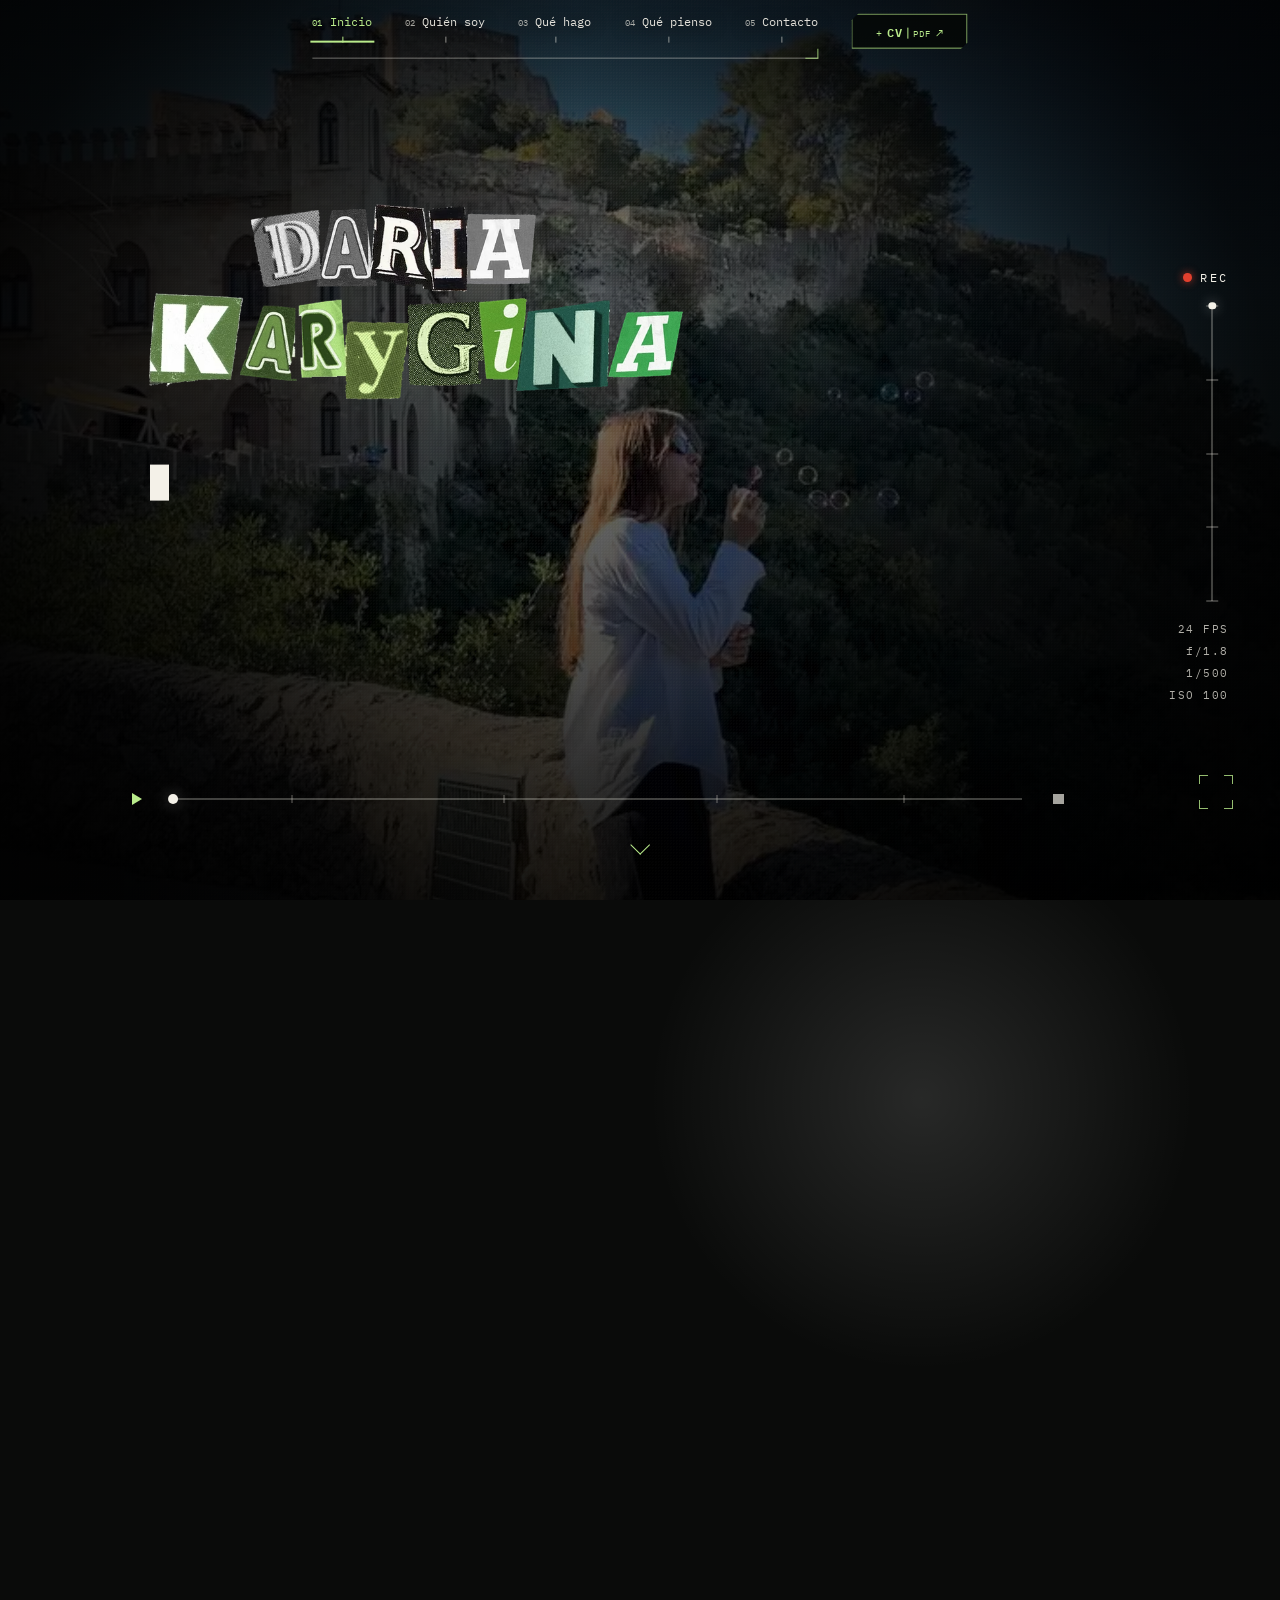
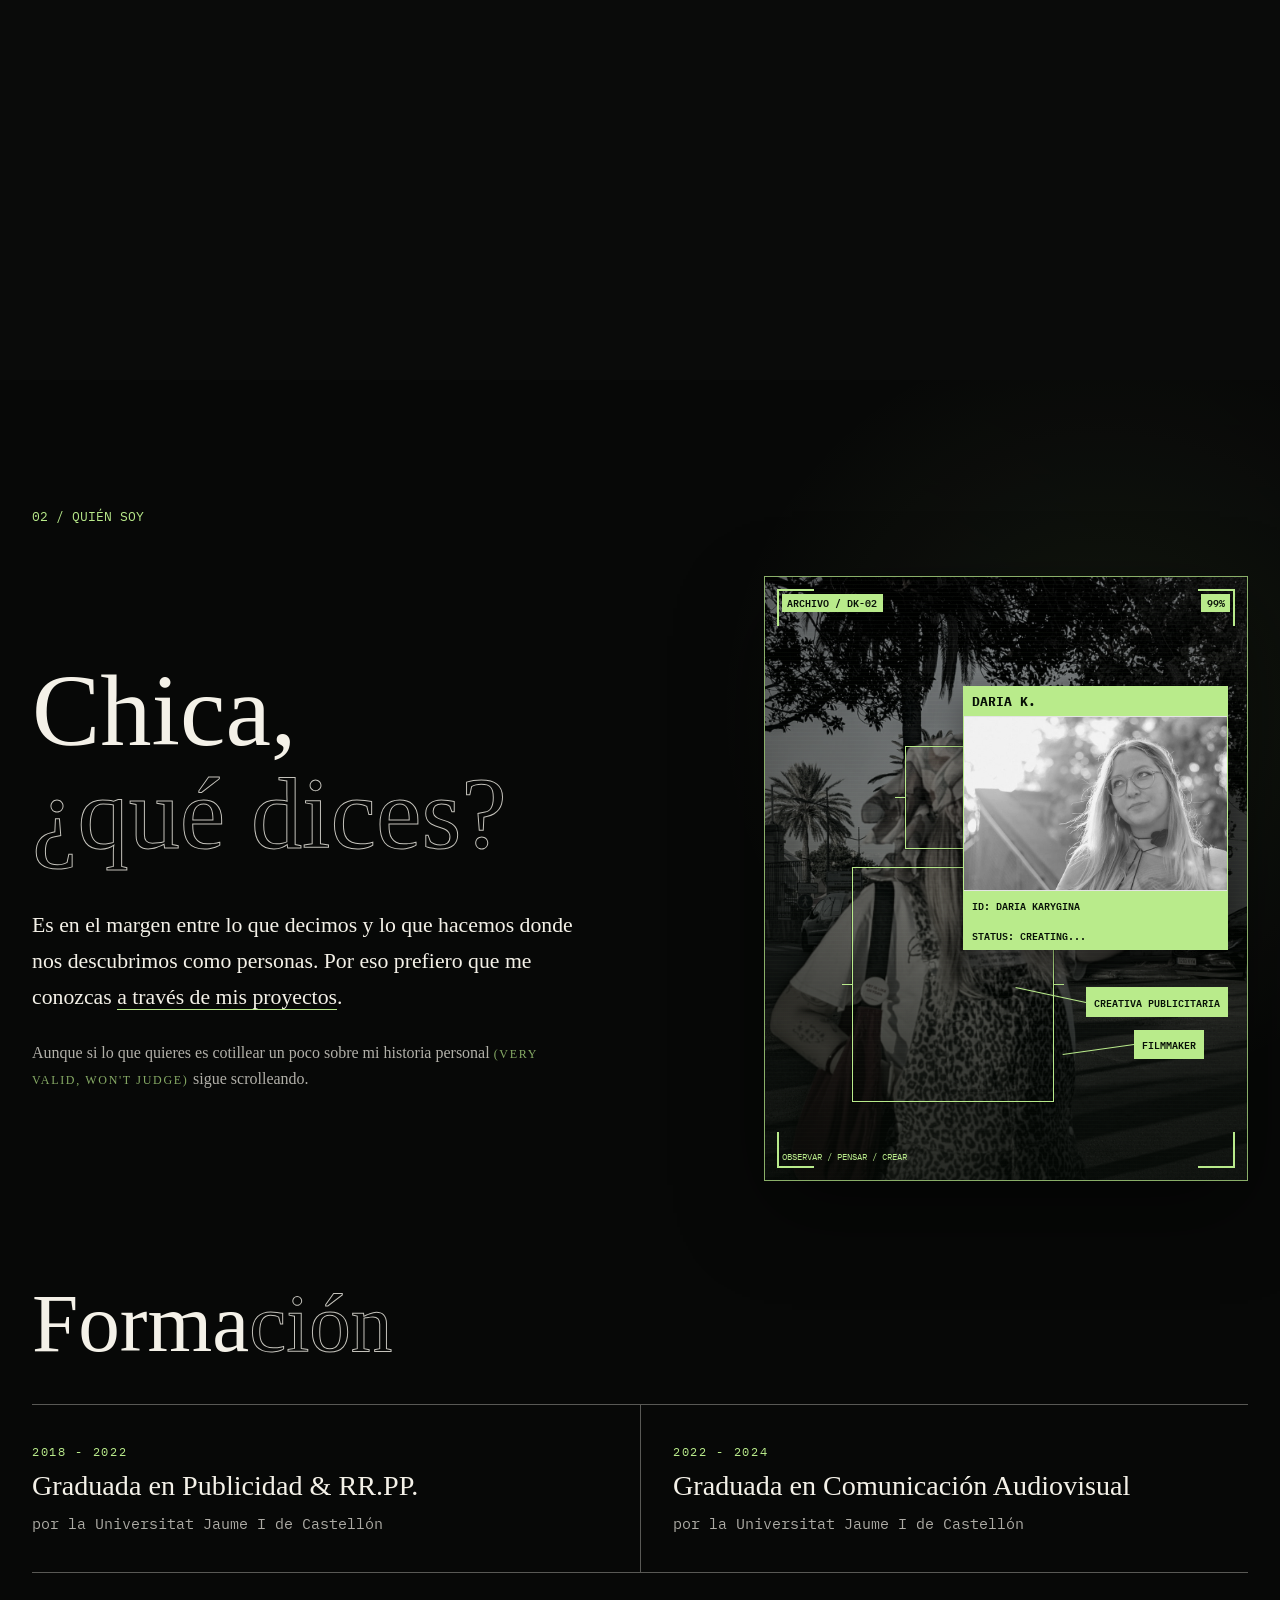
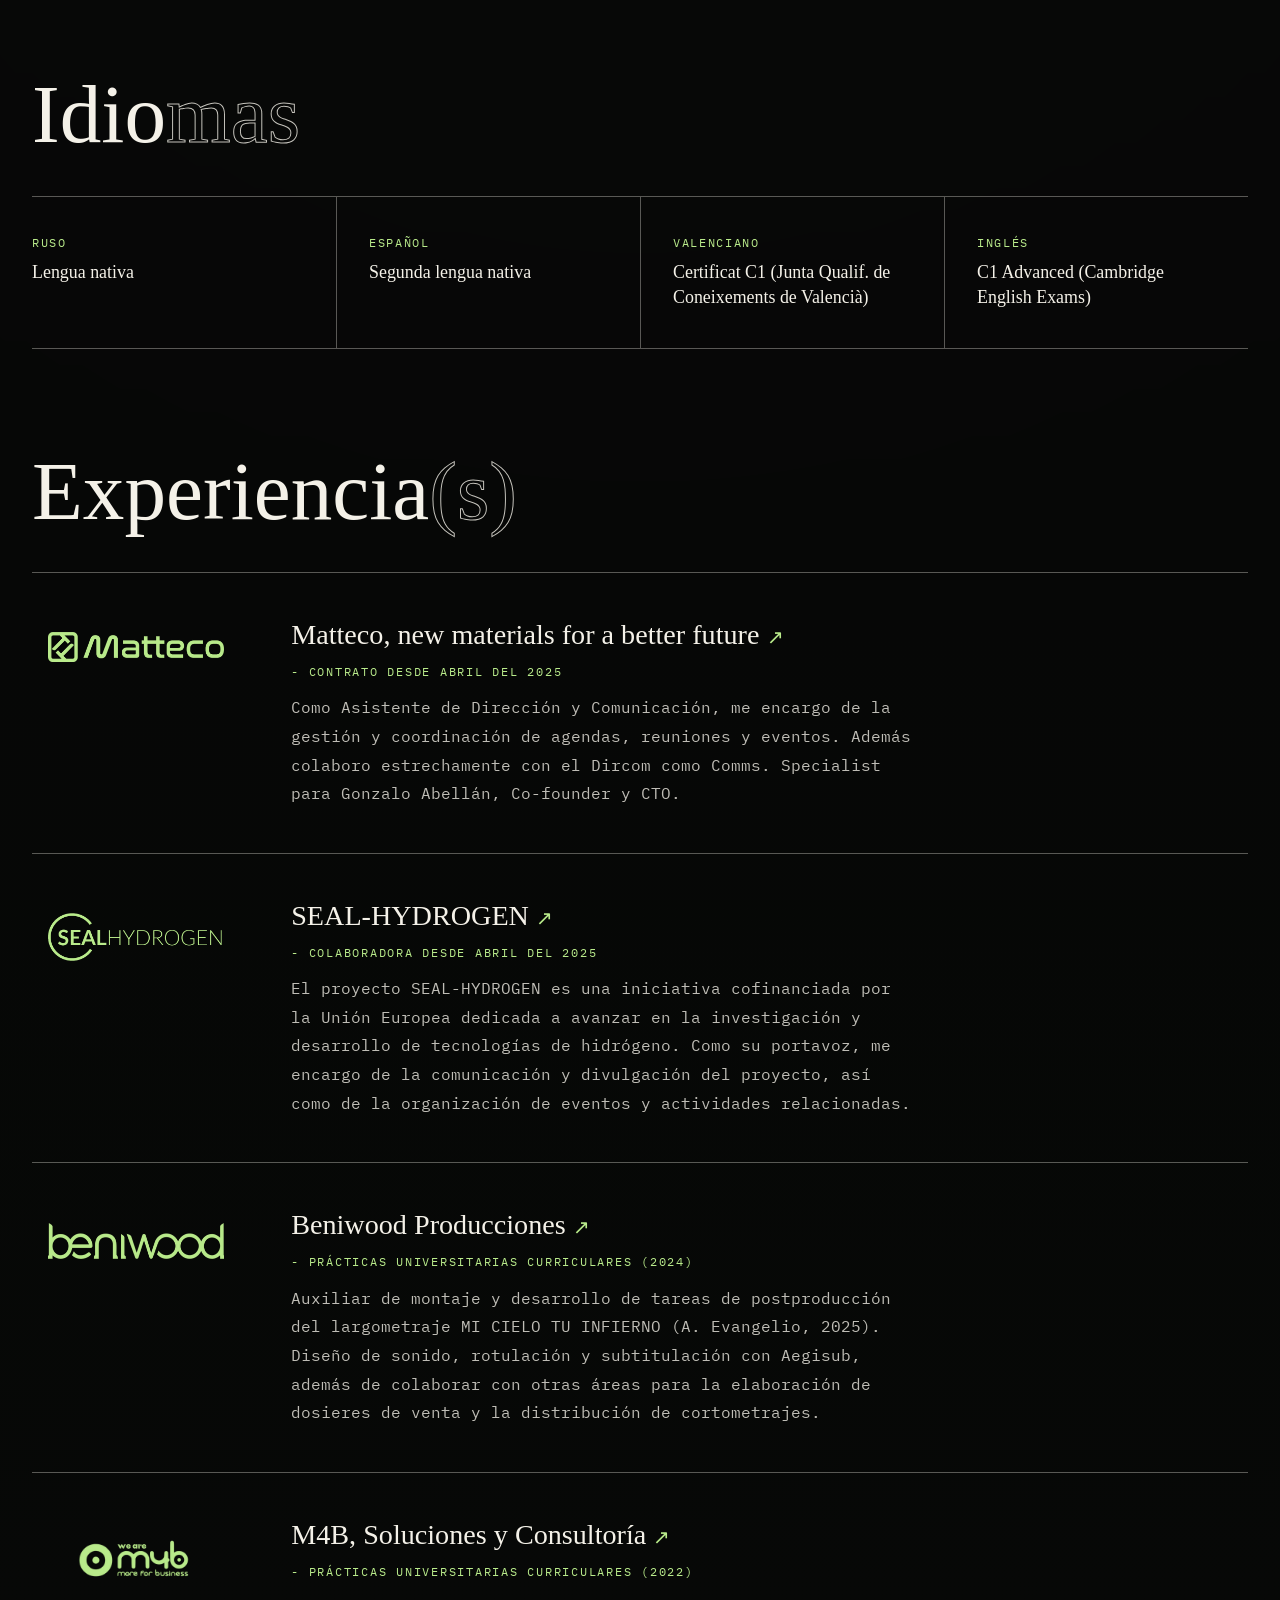
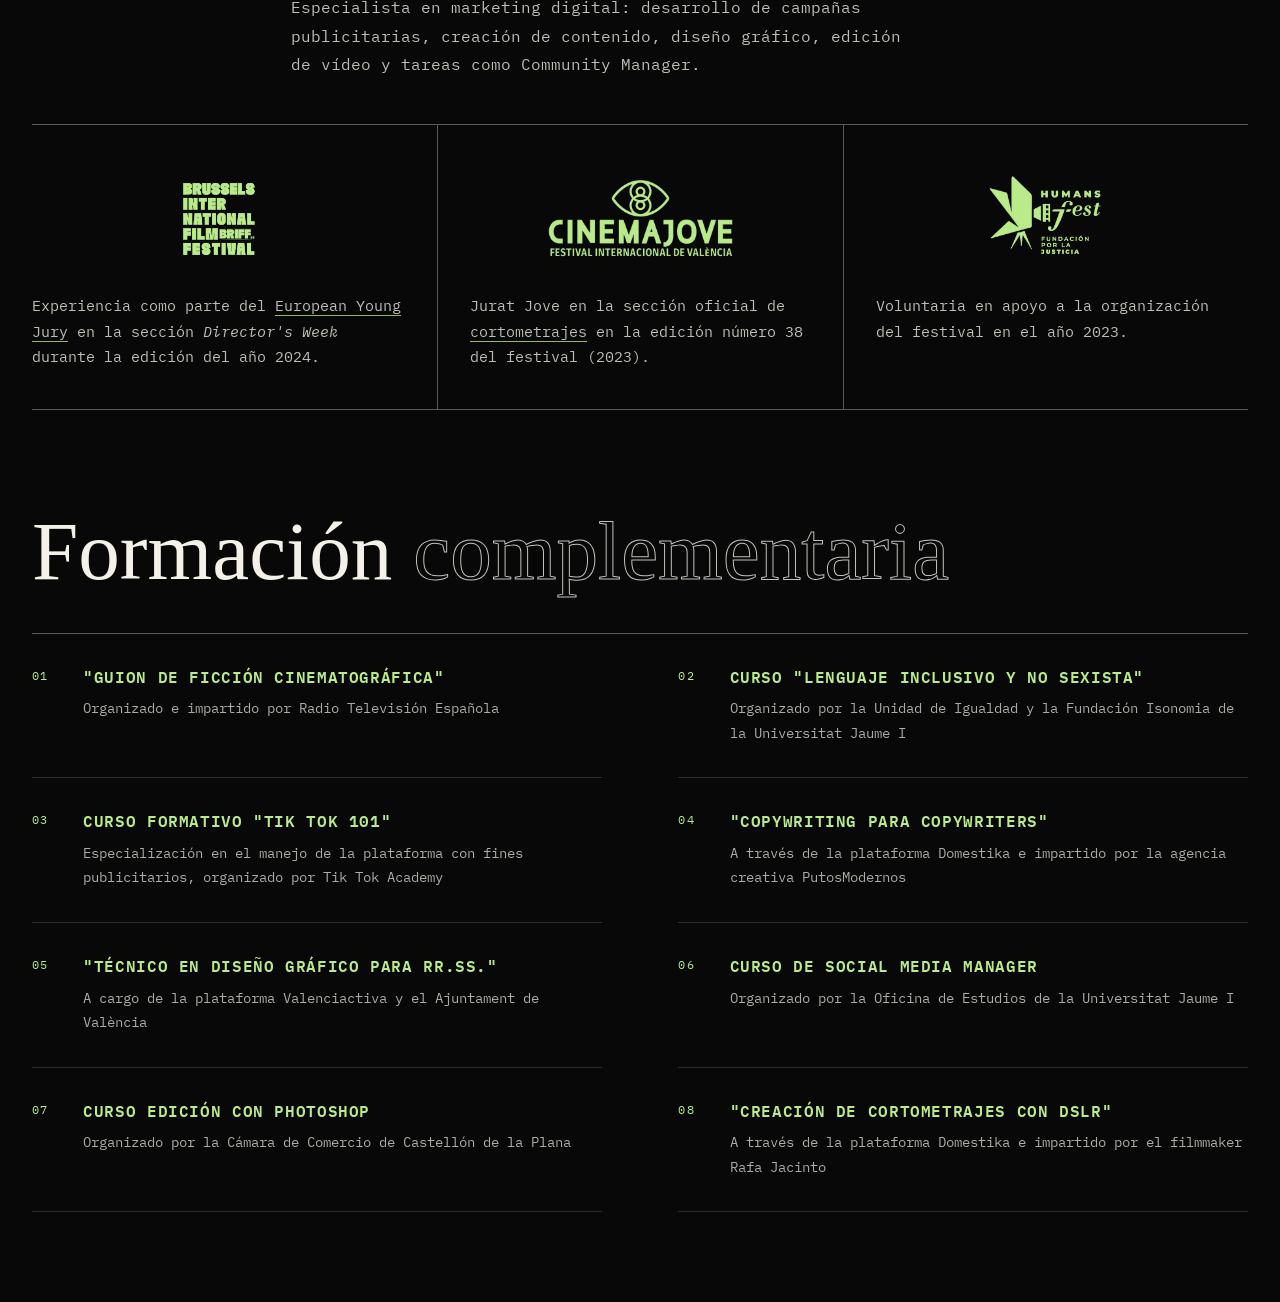
==== commit 1d5974cc: "Restyle CV navigation endpoint" ====
--- a/index.html
+++ b/index.html
@@ -9,7 +9,7 @@
     <link rel="preconnect" href="https://fonts.googleapis.com">
     <link rel="preconnect" href="https://fonts.gstatic.com" crossorigin>
     <link href="https://fonts.googleapis.com/css2?family=IBM+Plex+Mono:wght@400;500;600&family=Special+Elite&display=swap" rel="stylesheet">
-  <link rel="stylesheet" href="styles.css?v=20260729-6">
+  <link rel="stylesheet" href="styles.css?v=20260729-7">
   </head>
   <body>
     <header class="site-header" aria-label="Navegación principal">
@@ -19,7 +19,12 @@
         <a href="#que-hago" data-view-link="work"><span>03</span>Qué hago</a>
         <a href="#que-pienso" data-view-link="think"><span>04</span>Qué pienso</a>
         <a href="#contacto" data-view-link="contact"><span>05</span>Contacto</a>
-        <a href="cv/daria-karygina-personal-cv.pdf" target="_blank" rel="noreferrer"><span>+</span>CV</a>
+        <a class="nav-cv" href="cv/daria-karygina-personal-cv.pdf" target="_blank" rel="noreferrer" aria-label="Abrir CV en PDF">
+          <span class="nav-cv-plus" aria-hidden="true">+</span>
+          <b>CV</b>
+          <small>PDF</small>
+          <i aria-hidden="true">↗</i>
+        </a>
       </nav>
     </header>
 
@@ -271,7 +276,7 @@
               <div class="work-switch" aria-label="Categorías de proyectos">
                 <span class="work-switch-label"><small>BIBLIOTECA</small><b>ELIGE COLECCIÓN</b></span>
                 <button class="is-active" type="button" data-work-tab="publicidad" aria-pressed="true">
-                  <span aria-hidden="true">01</span><b>PUBLICIDAD</b><small>09 PROYECTOS</small>
+                  <span aria-hidden="true">01</span><b>PUBLICIDAD</b><small>07 PROYECTOS</small>
                 </button>
                 <button type="button" data-work-tab="films" aria-pressed="false">
                   <span aria-hidden="true">02</span><b>FILMS</b><small>05 PROYECTOS</small>
@@ -309,7 +314,7 @@
                 <i aria-hidden="true"></i>
                 <span>VER PROYECTO</span>
               </button>
-              <span class="camera-counter" data-camera-counter>01 / 09</span>
+              <span class="camera-counter" data-camera-counter>01 / 07</span>
               <span class="camera-scroll-cue" aria-hidden="true"><i></i> SCROLL PARA CAMBIAR CLIP</span>
             </footer>
           </div>
@@ -363,16 +368,6 @@
               <button class="project-tile tile-text" type="button" data-project="crocs" aria-label="Abrir Crocs x Glamour">
                 <img src="assets/crocs-glamour-cover.jpg" alt="Glamour">
                 <span><b>#GetComfy</b><small>Branded content con glamour</small></span>
-              </button>
-            </div>
-            <div class="project-pair">
-              <button class="project-tile tile-text" type="button" data-project="cultura" aria-label="Abrir Cultúra">
-                <img src="assets/cultura-hero.png" alt="Cultúra">
-                <span><b>Cul(tú)ra</b><small>Plataforma cultural</small></span>
-              </button>
-              <button class="project-tile tile-poster" type="button" data-project="cultura" aria-label="Abrir Cultúra">
-                <img src="assets/cultura-exterior.png" alt="Cultúra publicidad exterior">
-                <span><b>Cul(tú)ra</b><small>Plataforma cultural</small></span>
               </button>
             </div>
             <div class="project-pair">
@@ -854,64 +849,6 @@
                   <span class="is-active"></span>
                   <span></span>
                   <span></span>
-                  <span></span>
-                  <span></span>
-                </div>
-              </div>
-            </aside>
-          </div>
-        </article>
-
-        <article class="project-detail reel-detail is-hidden" data-project-detail="cultura" aria-label="Cultúra">
-          <button class="detail-back" type="button" data-close-project>Volver arriba</button>
-
-          <div class="reel-layout" data-reel>
-            <div class="reel-strip">
-              <figure class="reel-frame is-active">
-                <small class="reel-code">CULT · 01</small>
-                <img src="assets/cultura-hero.png" alt="Identidad visual de Cultúra">
-              </figure>
-              <figure class="reel-frame">
-                <small class="reel-code">CULT · 02</small>
-                <img src="assets/cultura-app.png" alt="Pantalla de la aplicación Cultúra">
-              </figure>
-              <figure class="reel-frame">
-                <small class="reel-code">CULT · 03</small>
-                <img src="assets/cultura-rebrand.jpg" alt="Moodboard de rebranding de Cultúra">
-              </figure>
-            </div>
-
-            <aside class="reel-panel">
-              <div class="reel-panel-inner">
-                <div class="reel-captions">
-                  <section class="reel-caption is-active">
-                    <p class="reel-count">01 / 03</p>
-                    <p class="reel-kicker">EL CASO</p>
-                    <h2>CULTÚRA</h2>
-                    <blockquote>"Durante la pandemia, se ha constatado que la cultura sirve a la sociedad para mantener un estado positivo en momentos negativos"</blockquote>
-                    <p>La FEDE-Aepe buscaba una campaña que, apelando a la conciencia de los ciudadanos, pusiera el foco sobre la importancia de la cultura en esa función positiva, destacando su disponibilidad en cualquier situación (incluida la pandemia).</p>
-                  </section>
-                  <section class="reel-caption">
-                    <p class="reel-count">02 / 03</p>
-                    <h2>Nuestra propuesta: la plataforma</h2>
-                    <p>CULTÚRA es una aplicación móvil diseñada para facilitar el consumo (y apoyo) de la cultura. El usuario solamente tiene que descargar la app, seleccionar una zona geográfica de España y la interfaz le ofrecerá una serie de eventos programados, los cuales aparecerán ordenados cronológicamente como si de una cartelera de cine se tratase.</p>
-                    <p>El usuario podrá filtrar los resultados por precio, edad recomendada del público, duración y otras variables clave.</p>
-                    <p>Para fomentar la participación ciudadana en el consumo de cultura, se habilitará un apartado en la propia app para poder acumular puntos y poder canjearlos por descuentos en próximos eventos culturales.</p>
-                  </section>
-                  <section class="reel-caption">
-                    <p class="reel-count">03 / 03</p>
-                    <h2>REBRANDING</h2>
-                    <p><strong>CONCEPTO:</strong> situar al consumidor (TÚ) como pieza central de la marca. Como una entidad creadora del universo en el que habita la cultura, cuya existencia posibilita todo lo demás.</p>
-                    <h3>Colores cálidos, naturales y alegres</h3>
-                    <p>Remarcan ese tono positivo de la cultura. #FF8A00 &amp; #54775E</p>
-                    <h3>Logotipo</h3>
-                    <p>Sigue resaltando al consumidor: "TÚ".</p>
-                    <h3>Sistema visual</h3>
-                    <p>Tipografía delicada con tono sofisticado. Aplicación user friendly e intuitiva. Tanto en la app como en las gráficas, copy que vuelve a remarcar el papel central del consumidor.</p>
-                  </section>
-                </div>
-                <div class="reel-dots" aria-hidden="true">
-                  <span class="is-active"></span>
                   <span></span>
                   <span></span>
                 </div>
@@ -1908,6 +1845,6 @@
       </section>
     </main>
 
-  <script src="script.js?v=20260729-5"></script>
+  <script src="script.js?v=20260729-6"></script>
   </body>
 </html>
--- a/styles.css
+++ b/styles.css
@@ -53,13 +53,14 @@
 }
 
 .nav-links {
+  --nav-gap: clamp(1.1rem, 2.6vw, 2.8rem);
   position: absolute;
   left: 50%;
   top: 50%;
   transform: translate(-50%, -50%);
   display: flex;
   align-items: baseline;
-  gap: clamp(1.1rem, 2.6vw, 2.8rem);
+  gap: var(--nav-gap);
   padding-bottom: 0.9rem;
   color: rgba(244, 241, 232, 0.92);
   font-size: clamp(0.74rem, 0.95vw, 0.92rem);
@@ -133,6 +134,105 @@
 
 .nav-links a.is-active::after {
   background: var(--acid);
+}
+
+@media (min-width: 901px) {
+  .nav-links {
+    --nav-cv-width: 7.25rem;
+  }
+
+  .nav-links::before {
+    right: calc(var(--nav-cv-width) + var(--nav-gap));
+  }
+
+  .nav-links::after {
+    content: "";
+    position: absolute;
+    right: calc(var(--nav-cv-width) + var(--nav-gap));
+    bottom: 0;
+    width: 0.72rem;
+    height: 0.55rem;
+    border-right: 1px solid rgba(185, 235, 139, 0.8);
+    border-bottom: 1px solid rgba(185, 235, 139, 0.8);
+    pointer-events: none;
+  }
+
+  .nav-links .nav-cv {
+    position: relative;
+    isolation: isolate;
+    align-self: center;
+    justify-content: center;
+    width: var(--nav-cv-width);
+    min-height: 2rem;
+    margin-bottom: -0.32rem;
+    padding: 0.42rem 0.58rem;
+    gap: 0.32rem;
+    overflow: hidden;
+    color: var(--acid);
+    border: 1px solid rgba(185, 235, 139, 0.76);
+    background: rgba(5, 7, 5, 0.78);
+    clip-path: polygon(0.42rem 0, 100% 0, 100% calc(100% - 0.42rem), calc(100% - 0.42rem) 100%, 0 100%, 0 0.42rem);
+    text-shadow: none;
+    transition: color 220ms ease, border-color 220ms ease;
+  }
+
+  .nav-links .nav-cv > * {
+    position: relative;
+    z-index: 1;
+  }
+
+  .nav-links .nav-cv::before {
+    z-index: 0;
+    inset: 0;
+    width: auto;
+    height: auto;
+    background: var(--acid);
+    transform: translateX(-105%);
+    transform-origin: left;
+    transition: transform 280ms cubic-bezier(0.22, 1, 0.36, 1);
+  }
+
+  .nav-links .nav-cv::after {
+    display: none;
+  }
+
+  .nav-links .nav-cv:hover,
+  .nav-links .nav-cv:focus-visible {
+    color: #071007;
+    border-color: var(--acid);
+  }
+
+  .nav-links .nav-cv:hover::before,
+  .nav-links .nav-cv:focus-visible::before {
+    transform: translateX(0);
+  }
+
+  .nav-cv-plus {
+    color: inherit !important;
+    font-size: 0.86em !important;
+  }
+
+  .nav-links .nav-cv:hover .nav-cv-plus,
+  .nav-links .nav-cv:focus-visible .nav-cv-plus {
+    color: #071007 !important;
+  }
+
+  .nav-cv b {
+    font-weight: 600;
+    letter-spacing: 0.04em;
+  }
+
+  .nav-cv small {
+    padding-left: 0.32rem;
+    border-left: 1px solid currentColor;
+    font-size: 0.56rem;
+    letter-spacing: 0.1em;
+  }
+
+  .nav-cv i {
+    font-size: 0.78rem;
+    font-style: normal;
+  }
 }
 
 .scroll-hero {
@@ -5146,6 +5246,28 @@
     display: none;
   }
 
+  .nav-links .nav-cv {
+    justify-content: center;
+    padding-inline: 0.55rem;
+    gap: 0.3rem;
+    color: var(--acid);
+    border: 1px solid rgba(185, 235, 139, 0.62);
+    background: rgba(185, 235, 139, 0.08);
+    text-shadow: none;
+  }
+
+  .nav-cv b {
+    font-weight: 600;
+  }
+
+  .nav-cv small {
+    display: none;
+  }
+
+  .nav-cv i {
+    font-style: normal;
+  }
+
   .hero-copy {
     top: 44vh;
     width: min(34rem, calc(100vw - 2.5rem));
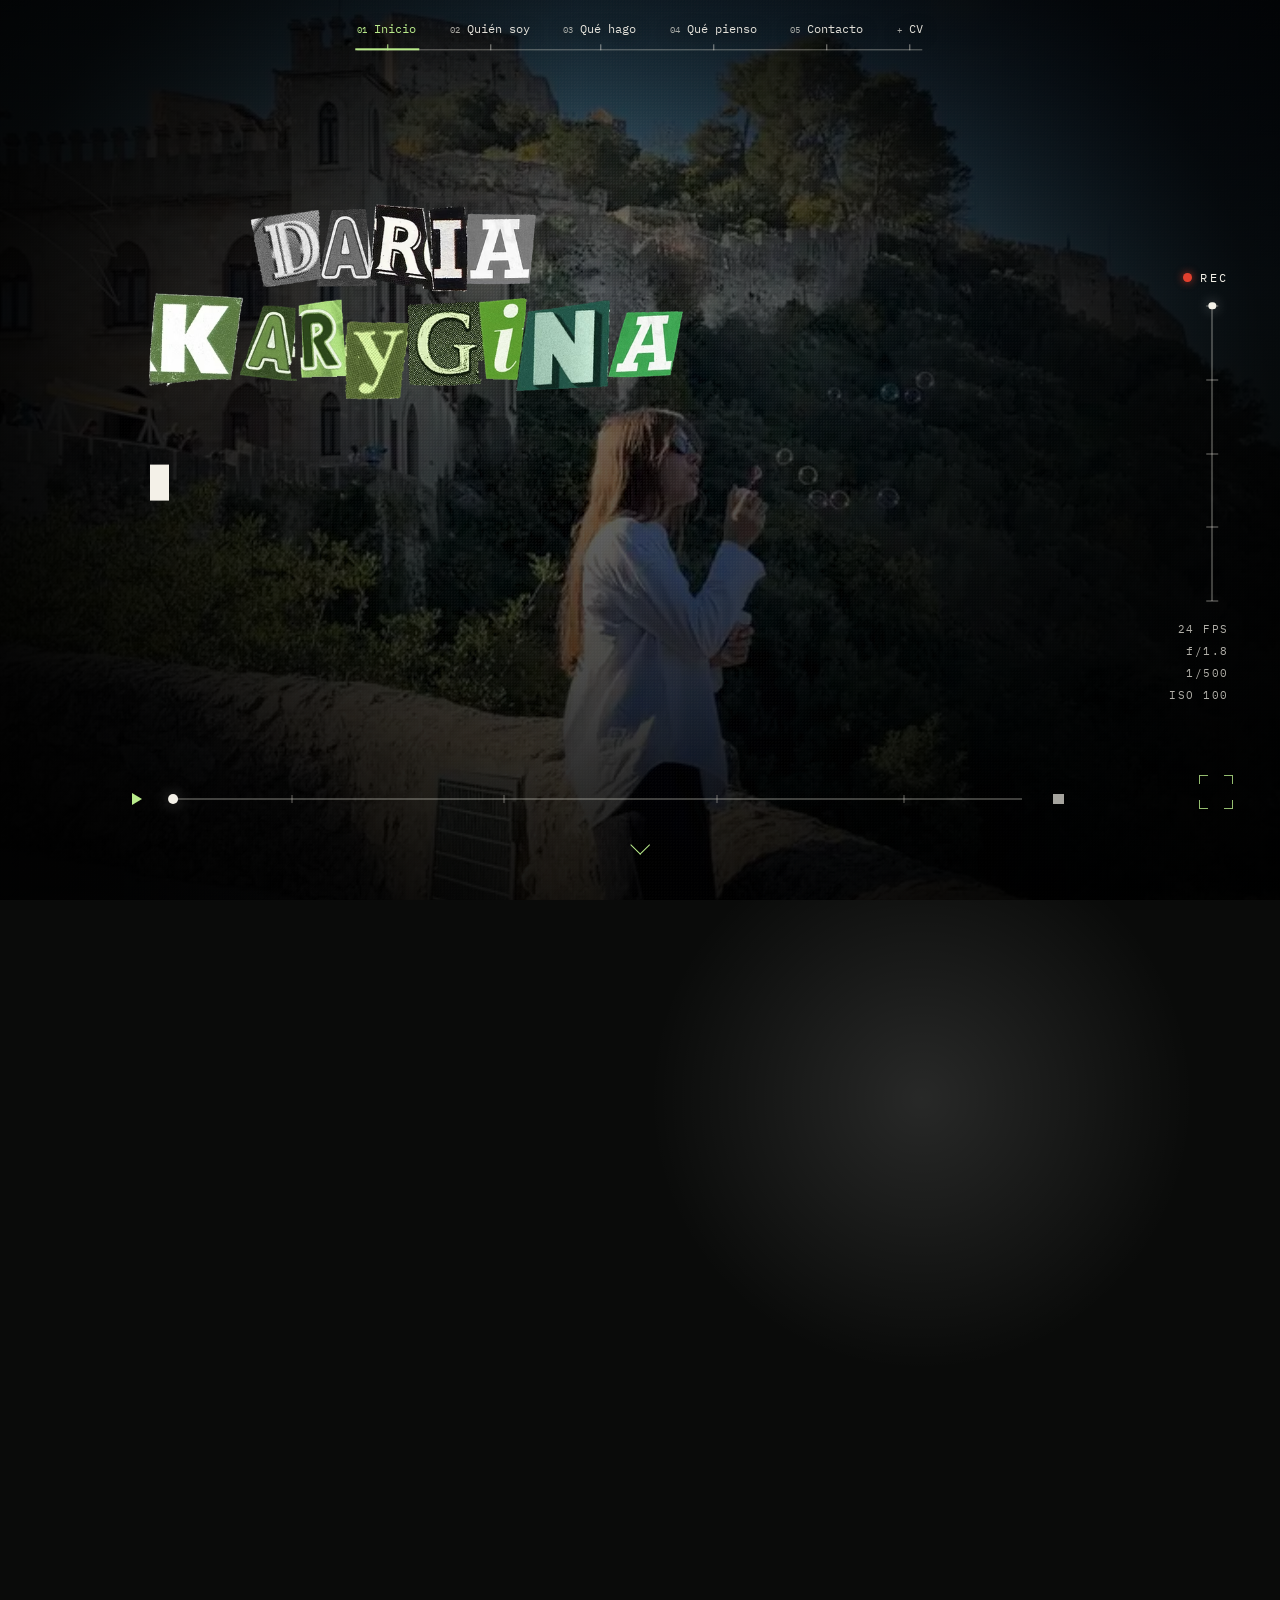
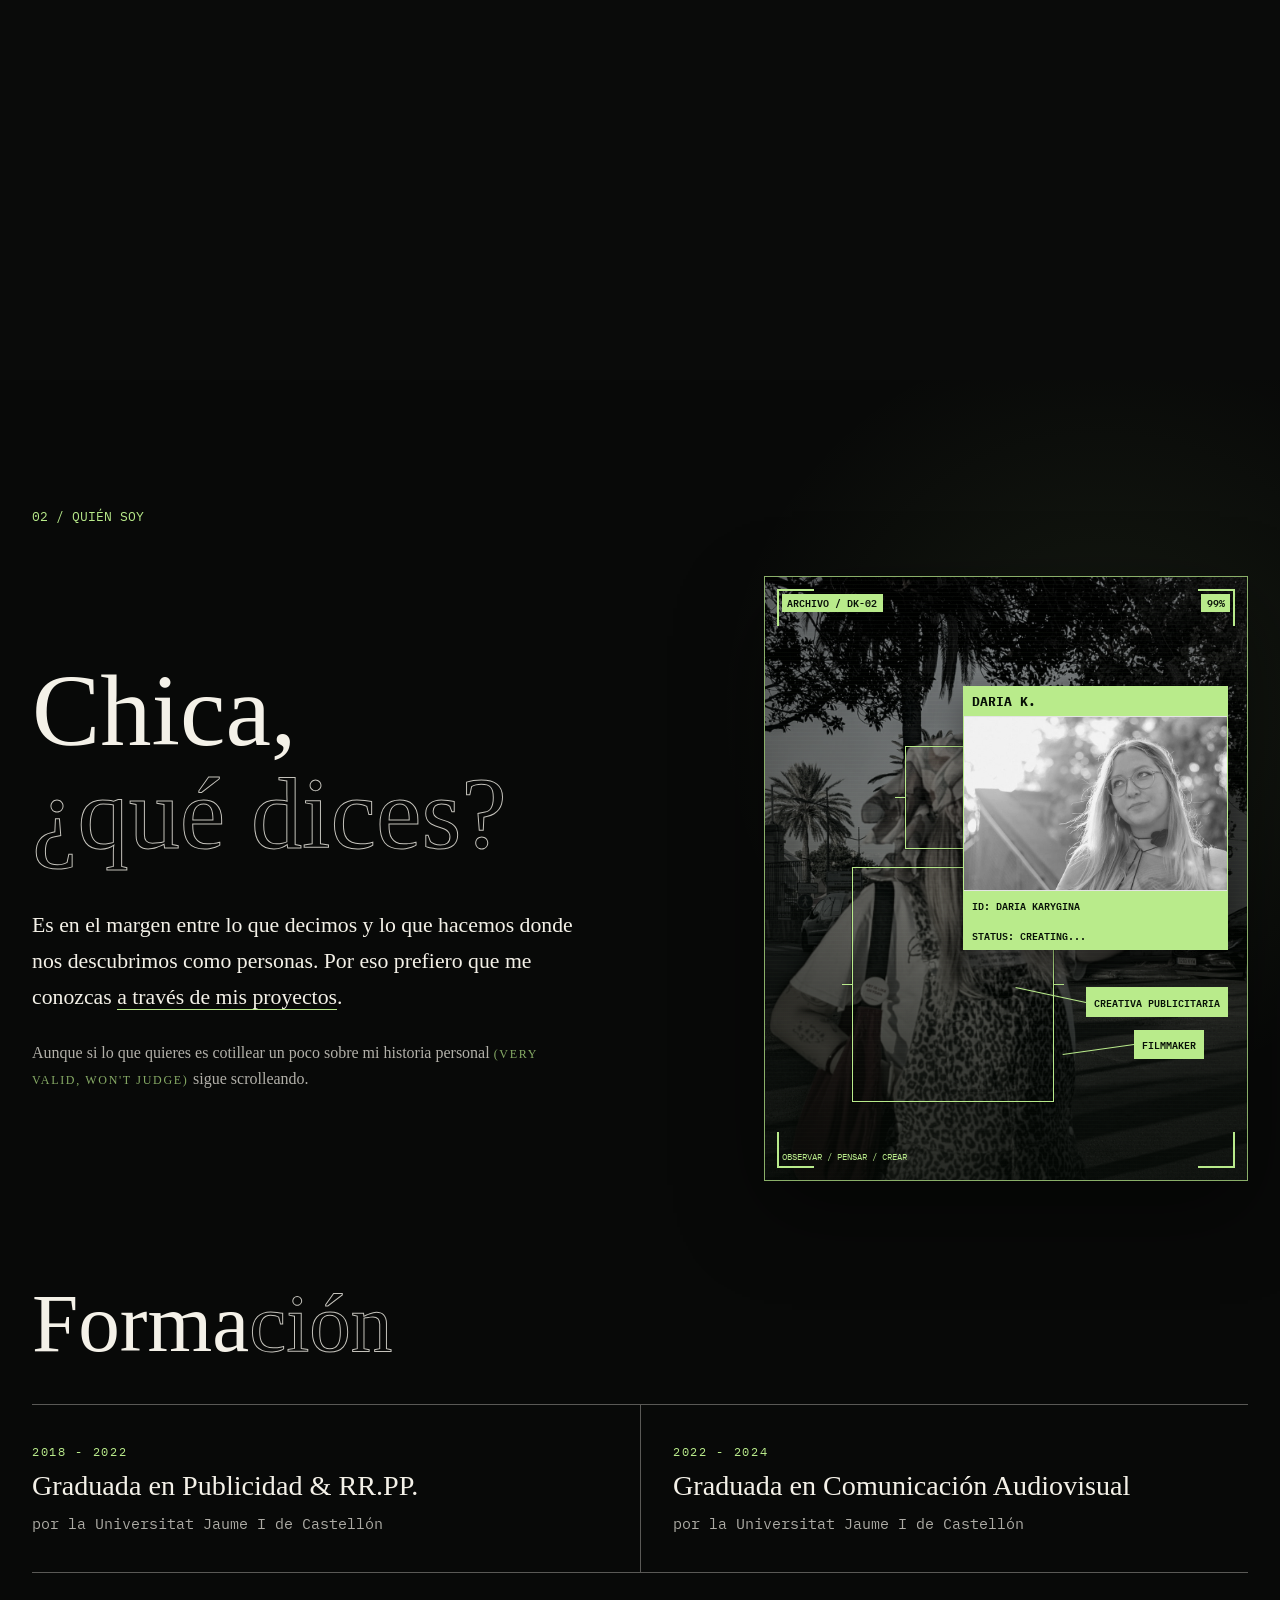
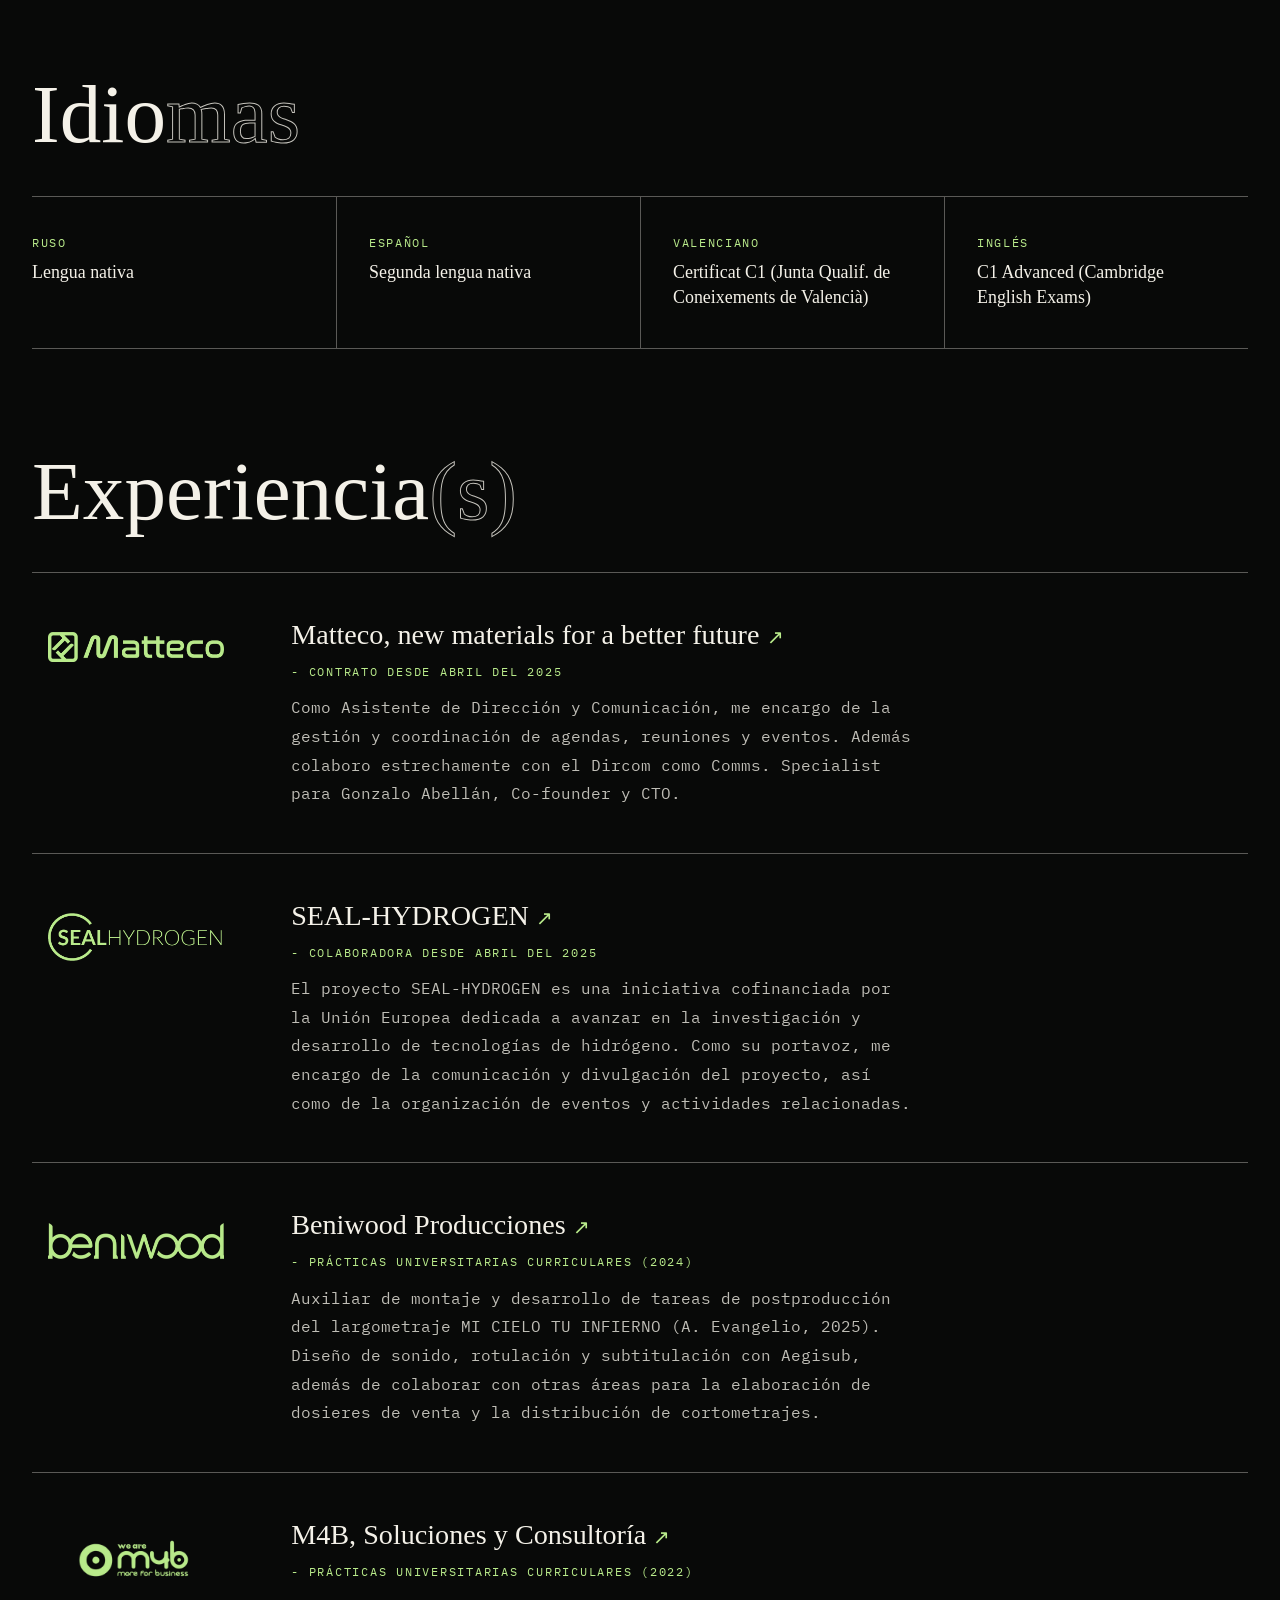
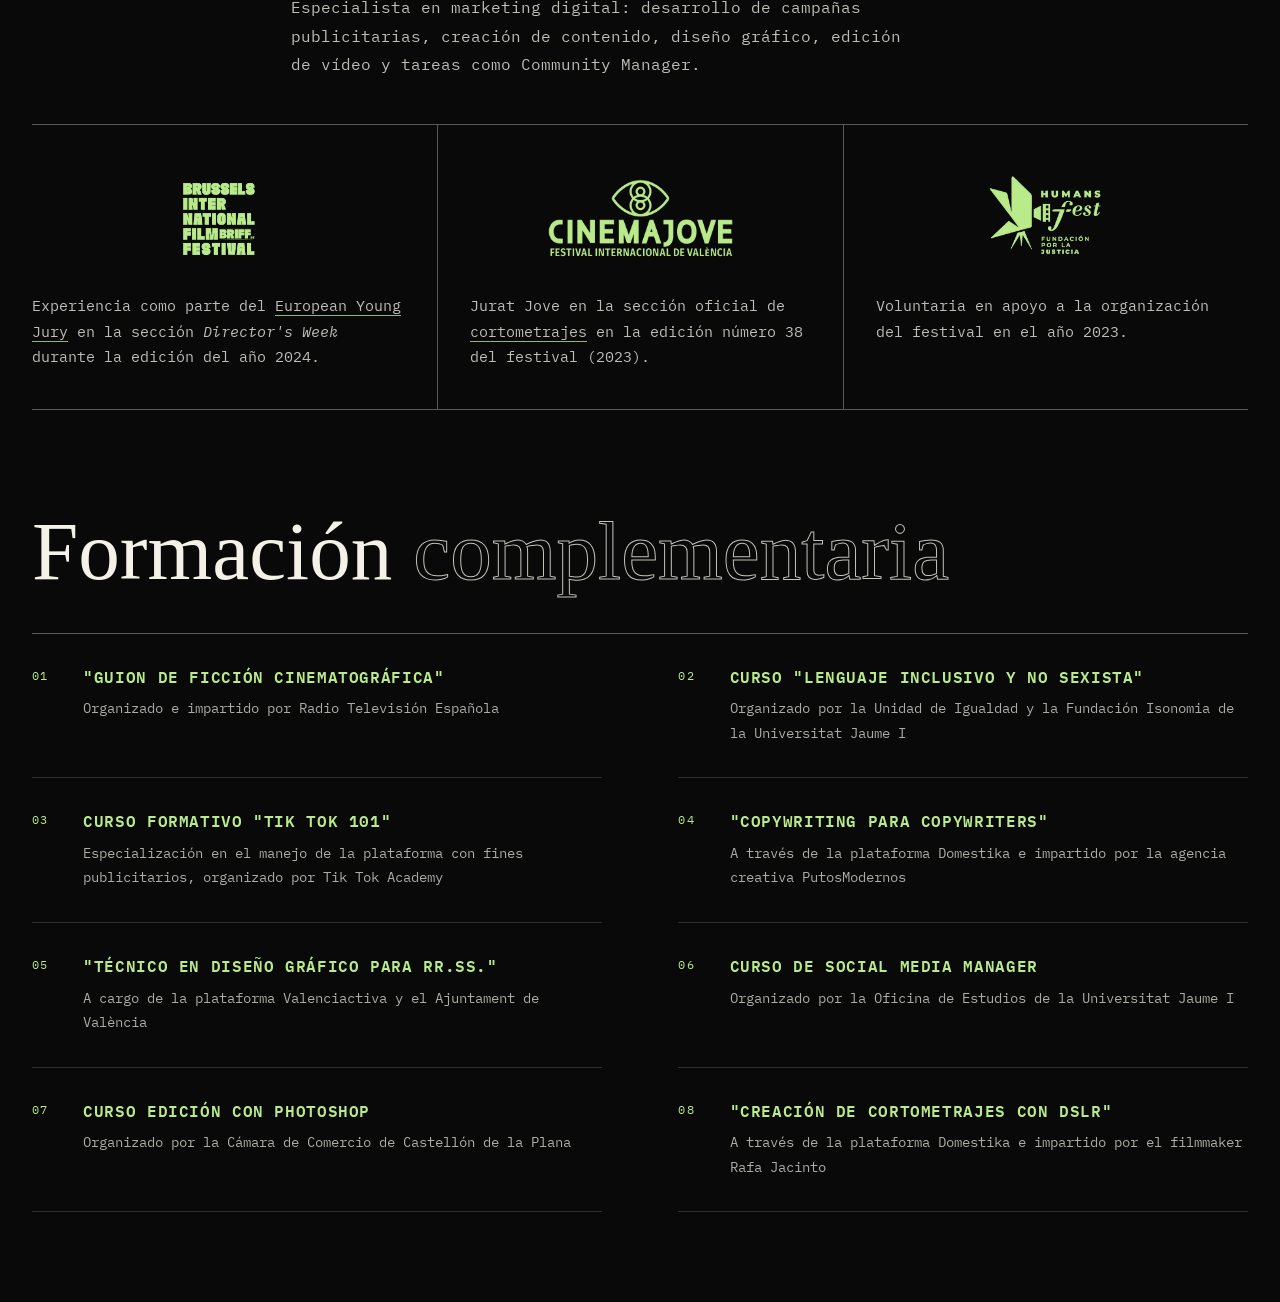
==== commit 6c4fd886: "Restore original CV navigation" ====
--- a/index.html
+++ b/index.html
@@ -9,7 +9,7 @@
     <link rel="preconnect" href="https://fonts.googleapis.com">
     <link rel="preconnect" href="https://fonts.gstatic.com" crossorigin>
     <link href="https://fonts.googleapis.com/css2?family=IBM+Plex+Mono:wght@400;500;600&family=Special+Elite&display=swap" rel="stylesheet">
-  <link rel="stylesheet" href="styles.css?v=20260729-7">
+  <link rel="stylesheet" href="styles.css?v=20260729-8">
   </head>
   <body>
     <header class="site-header" aria-label="Navegación principal">
@@ -19,12 +19,7 @@
         <a href="#que-hago" data-view-link="work"><span>03</span>Qué hago</a>
         <a href="#que-pienso" data-view-link="think"><span>04</span>Qué pienso</a>
         <a href="#contacto" data-view-link="contact"><span>05</span>Contacto</a>
-        <a class="nav-cv" href="cv/daria-karygina-personal-cv.pdf" target="_blank" rel="noreferrer" aria-label="Abrir CV en PDF">
-          <span class="nav-cv-plus" aria-hidden="true">+</span>
-          <b>CV</b>
-          <small>PDF</small>
-          <i aria-hidden="true">↗</i>
-        </a>
+        <a href="cv/daria-karygina-personal-cv.pdf" target="_blank" rel="noreferrer"><span>+</span>CV</a>
       </nav>
     </header>
 
--- a/styles.css
+++ b/styles.css
@@ -53,14 +53,13 @@
 }
 
 .nav-links {
-  --nav-gap: clamp(1.1rem, 2.6vw, 2.8rem);
   position: absolute;
   left: 50%;
   top: 50%;
   transform: translate(-50%, -50%);
   display: flex;
   align-items: baseline;
-  gap: var(--nav-gap);
+  gap: clamp(1.1rem, 2.6vw, 2.8rem);
   padding-bottom: 0.9rem;
   color: rgba(244, 241, 232, 0.92);
   font-size: clamp(0.74rem, 0.95vw, 0.92rem);
@@ -134,105 +133,6 @@
 
 .nav-links a.is-active::after {
   background: var(--acid);
-}
-
-@media (min-width: 901px) {
-  .nav-links {
-    --nav-cv-width: 7.25rem;
-  }
-
-  .nav-links::before {
-    right: calc(var(--nav-cv-width) + var(--nav-gap));
-  }
-
-  .nav-links::after {
-    content: "";
-    position: absolute;
-    right: calc(var(--nav-cv-width) + var(--nav-gap));
-    bottom: 0;
-    width: 0.72rem;
-    height: 0.55rem;
-    border-right: 1px solid rgba(185, 235, 139, 0.8);
-    border-bottom: 1px solid rgba(185, 235, 139, 0.8);
-    pointer-events: none;
-  }
-
-  .nav-links .nav-cv {
-    position: relative;
-    isolation: isolate;
-    align-self: center;
-    justify-content: center;
-    width: var(--nav-cv-width);
-    min-height: 2rem;
-    margin-bottom: -0.32rem;
-    padding: 0.42rem 0.58rem;
-    gap: 0.32rem;
-    overflow: hidden;
-    color: var(--acid);
-    border: 1px solid rgba(185, 235, 139, 0.76);
-    background: rgba(5, 7, 5, 0.78);
-    clip-path: polygon(0.42rem 0, 100% 0, 100% calc(100% - 0.42rem), calc(100% - 0.42rem) 100%, 0 100%, 0 0.42rem);
-    text-shadow: none;
-    transition: color 220ms ease, border-color 220ms ease;
-  }
-
-  .nav-links .nav-cv > * {
-    position: relative;
-    z-index: 1;
-  }
-
-  .nav-links .nav-cv::before {
-    z-index: 0;
-    inset: 0;
-    width: auto;
-    height: auto;
-    background: var(--acid);
-    transform: translateX(-105%);
-    transform-origin: left;
-    transition: transform 280ms cubic-bezier(0.22, 1, 0.36, 1);
-  }
-
-  .nav-links .nav-cv::after {
-    display: none;
-  }
-
-  .nav-links .nav-cv:hover,
-  .nav-links .nav-cv:focus-visible {
-    color: #071007;
-    border-color: var(--acid);
-  }
-
-  .nav-links .nav-cv:hover::before,
-  .nav-links .nav-cv:focus-visible::before {
-    transform: translateX(0);
-  }
-
-  .nav-cv-plus {
-    color: inherit !important;
-    font-size: 0.86em !important;
-  }
-
-  .nav-links .nav-cv:hover .nav-cv-plus,
-  .nav-links .nav-cv:focus-visible .nav-cv-plus {
-    color: #071007 !important;
-  }
-
-  .nav-cv b {
-    font-weight: 600;
-    letter-spacing: 0.04em;
-  }
-
-  .nav-cv small {
-    padding-left: 0.32rem;
-    border-left: 1px solid currentColor;
-    font-size: 0.56rem;
-    letter-spacing: 0.1em;
-  }
-
-  .nav-cv i {
-    font-size: 0.78rem;
-    font-style: normal;
-  }
 }
 
 .scroll-hero {
@@ -5246,28 +5146,6 @@
     display: none;
   }
 
-  .nav-links .nav-cv {
-    justify-content: center;
-    padding-inline: 0.55rem;
-    gap: 0.3rem;
-    color: var(--acid);
-    border: 1px solid rgba(185, 235, 139, 0.62);
-    background: rgba(185, 235, 139, 0.08);
-    text-shadow: none;
-  }
-
-  .nav-cv b {
-    font-weight: 600;
-  }
-
-  .nav-cv small {
-    display: none;
-  }
-
-  .nav-cv i {
-    font-style: normal;
-  }
-
   .hero-copy {
     top: 44vh;
     width: min(34rem, calc(100vw - 2.5rem));
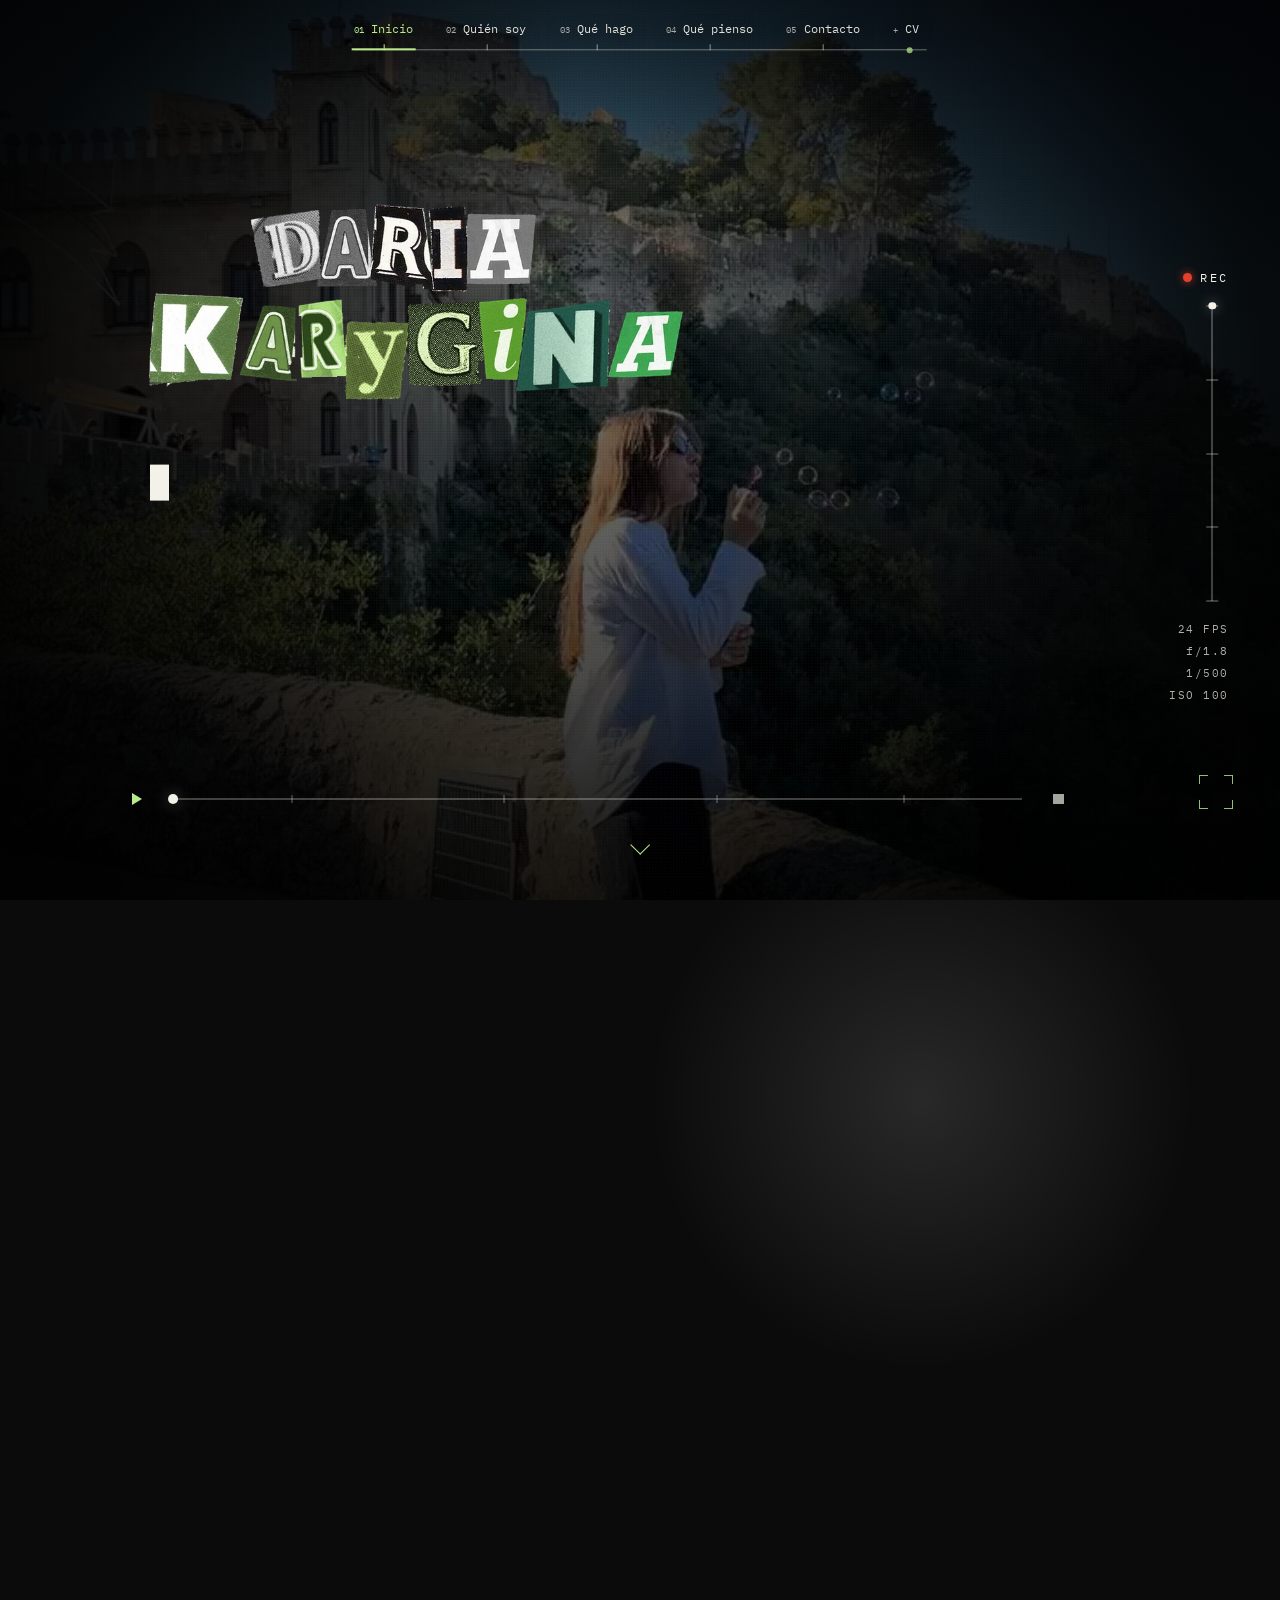
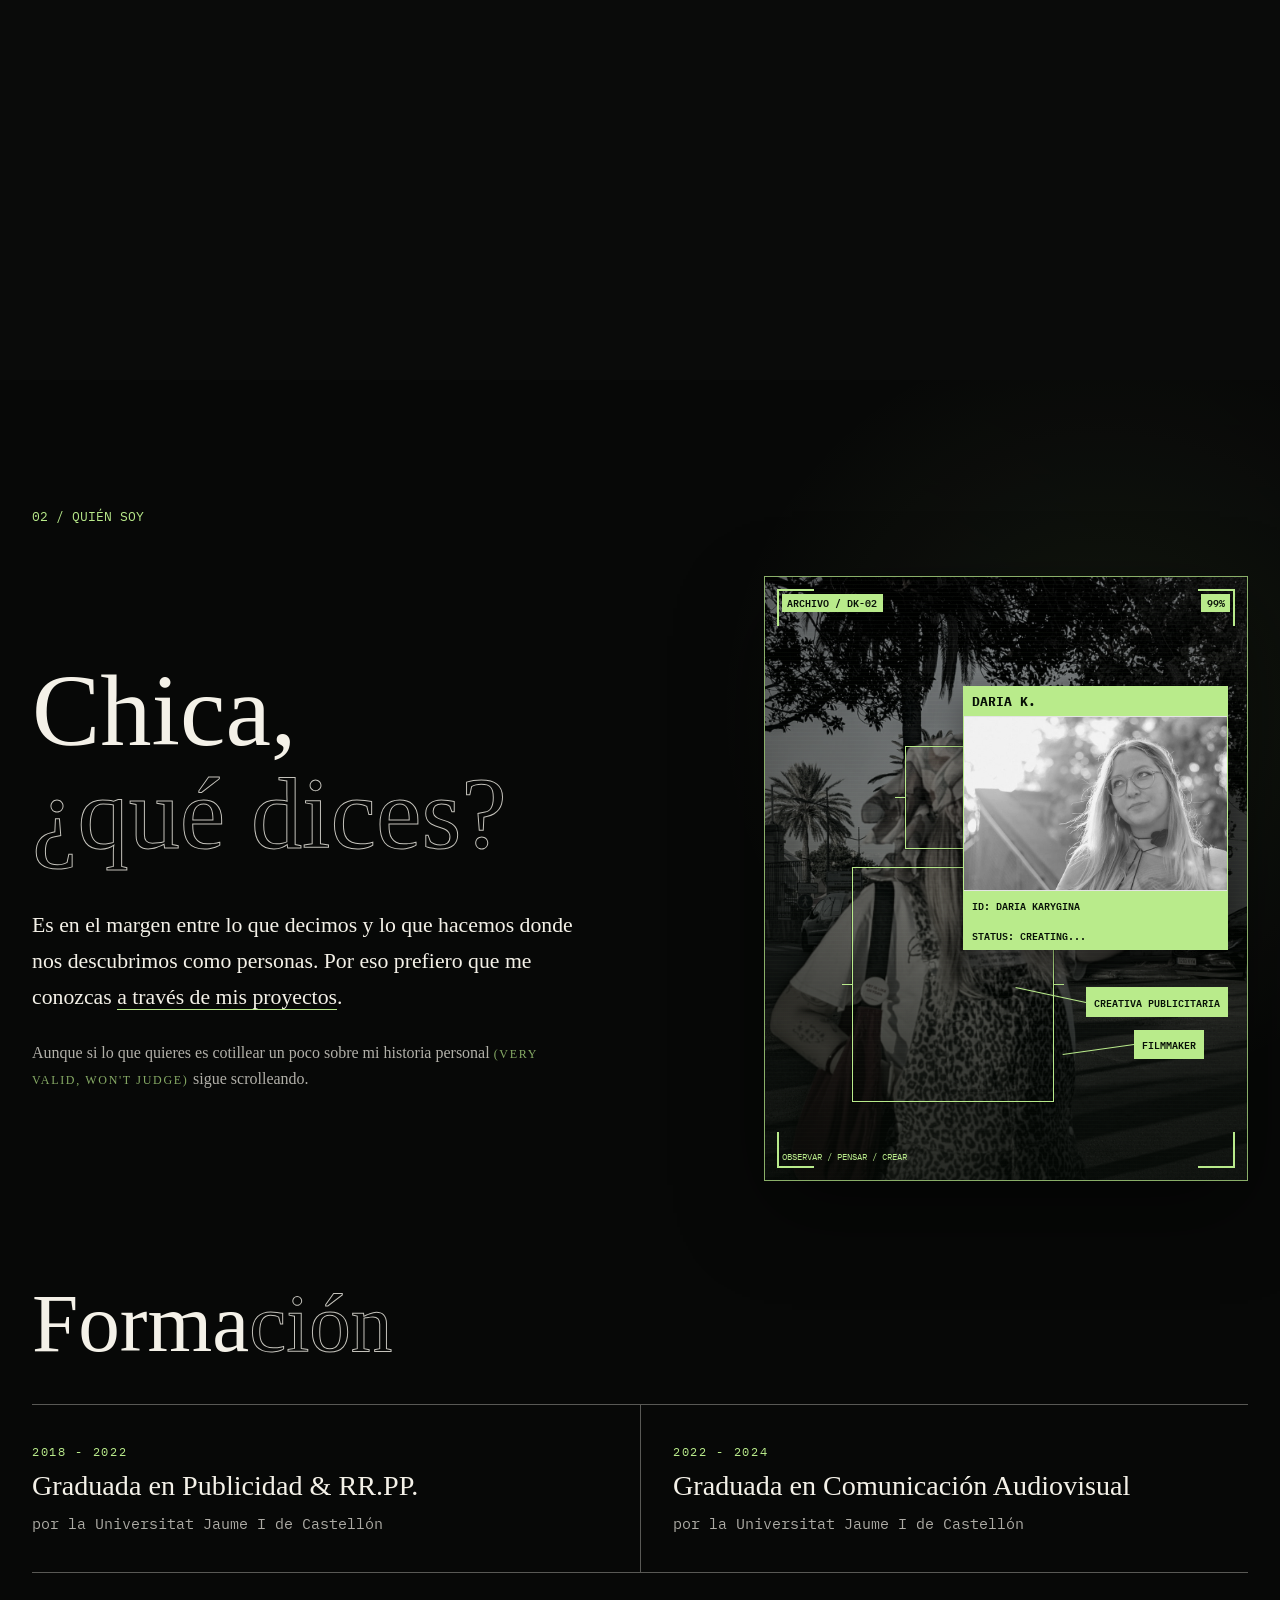
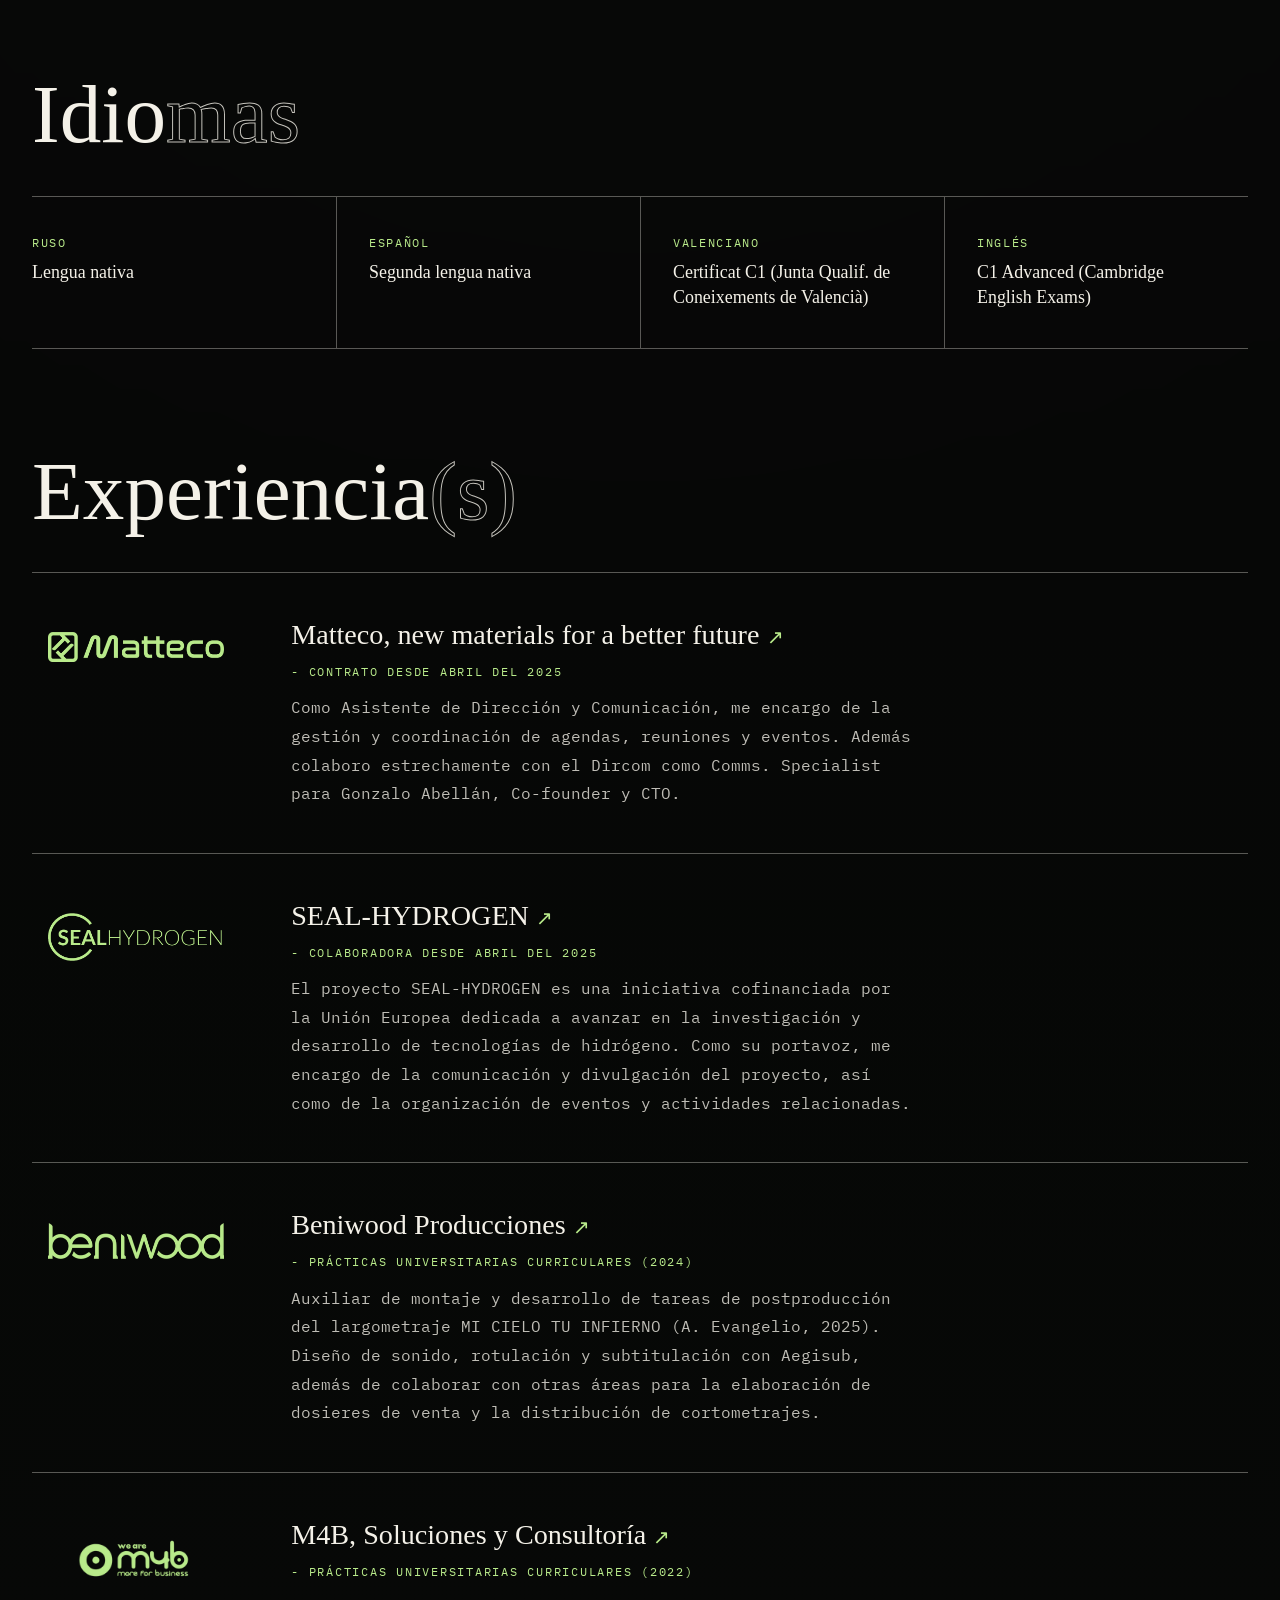
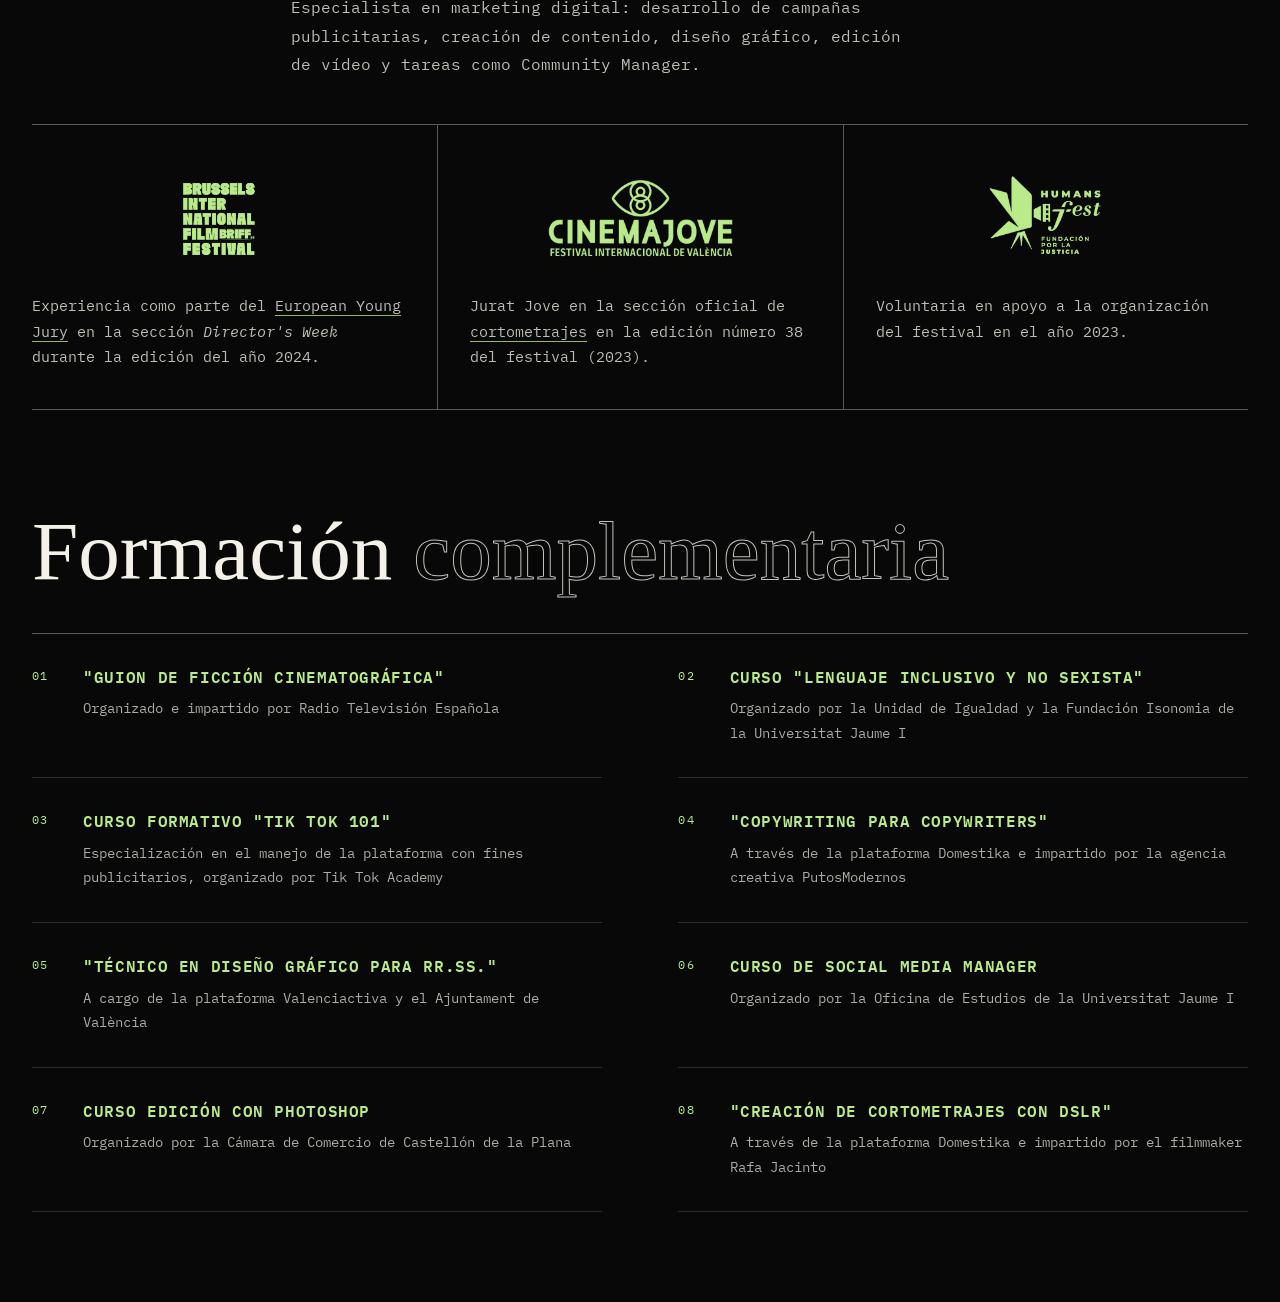
==== commit 4d9d65a2: "Add subtle CV navigation endpoint" ====
--- a/index.html
+++ b/index.html
@@ -9,7 +9,7 @@
     <link rel="preconnect" href="https://fonts.googleapis.com">
     <link rel="preconnect" href="https://fonts.gstatic.com" crossorigin>
     <link href="https://fonts.googleapis.com/css2?family=IBM+Plex+Mono:wght@400;500;600&family=Special+Elite&display=swap" rel="stylesheet">
-  <link rel="stylesheet" href="styles.css?v=20260729-8">
+  <link rel="stylesheet" href="styles.css?v=20260729-9">
   </head>
   <body>
     <header class="site-header" aria-label="Navegación principal">
@@ -19,7 +19,9 @@
         <a href="#que-hago" data-view-link="work"><span>03</span>Qué hago</a>
         <a href="#que-pienso" data-view-link="think"><span>04</span>Qué pienso</a>
         <a href="#contacto" data-view-link="contact"><span>05</span>Contacto</a>
-        <a href="cv/daria-karygina-personal-cv.pdf" target="_blank" rel="noreferrer"><span>+</span>CV</a>
+        <a class="nav-cv" href="cv/daria-karygina-personal-cv.pdf" target="_blank" rel="noreferrer">
+          <span>+</span>CV<i class="nav-cv-arrow" aria-hidden="true">↗</i>
+        </a>
       </nav>
     </header>
 
--- a/styles.css
+++ b/styles.css
@@ -133,6 +133,59 @@
 
 .nav-links a.is-active::after {
   background: var(--acid);
+}
+
+.nav-cv-arrow {
+  display: none;
+}
+
+@media (min-width: 901px) {
+  .nav-links .nav-cv::after {
+    left: 50%;
+    bottom: -1.09rem;
+    width: 0.38rem;
+    height: 0.38rem;
+    border-radius: 50%;
+    background: rgba(185, 235, 139, 0.72);
+    box-shadow: 0 0 0 rgba(185, 235, 139, 0);
+    transform: translateX(-50%);
+    transition:
+      background 220ms ease,
+      box-shadow 220ms ease,
+      transform 220ms ease;
+  }
+
+  .nav-links .nav-cv:hover::after,
+  .nav-links .nav-cv:focus-visible::after {
+    background: var(--acid);
+    box-shadow:
+      0 0 0.18rem rgba(185, 235, 139, 0.95),
+      0 0 0.85rem rgba(185, 235, 139, 0.78);
+    transform: translateX(-50%) scale(1.18);
+  }
+
+  .nav-links .nav-cv .nav-cv-arrow {
+    position: absolute;
+    top: 50%;
+    right: -1.05rem;
+    display: block;
+    color: var(--acid);
+    font-size: 0.78rem;
+    font-style: normal;
+    line-height: 1;
+    opacity: 0;
+    pointer-events: none;
+    transform: translate(-0.22rem, -52%);
+    transition:
+      opacity 220ms ease,
+      transform 220ms ease;
+  }
+
+  .nav-links .nav-cv:hover .nav-cv-arrow,
+  .nav-links .nav-cv:focus-visible .nav-cv-arrow {
+    opacity: 1;
+    transform: translate(0, -52%);
+  }
 }
 
 .scroll-hero {
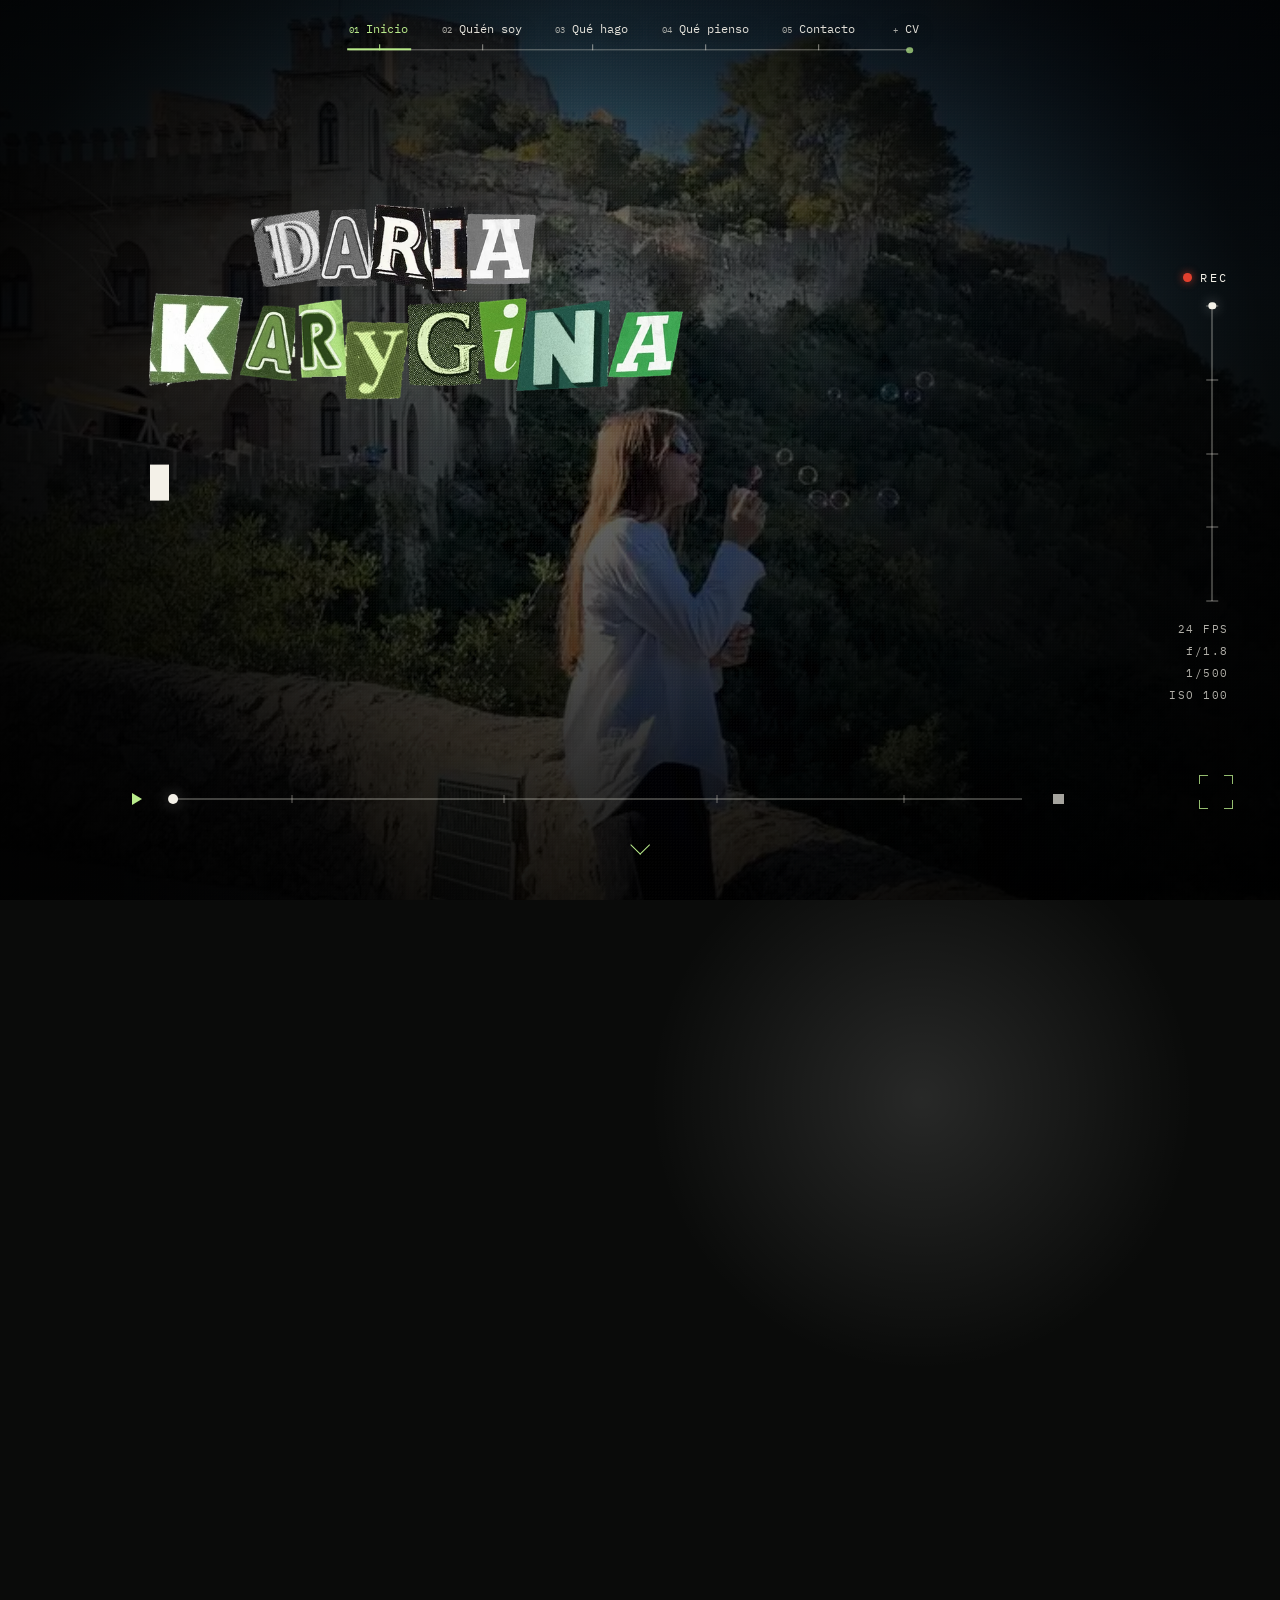
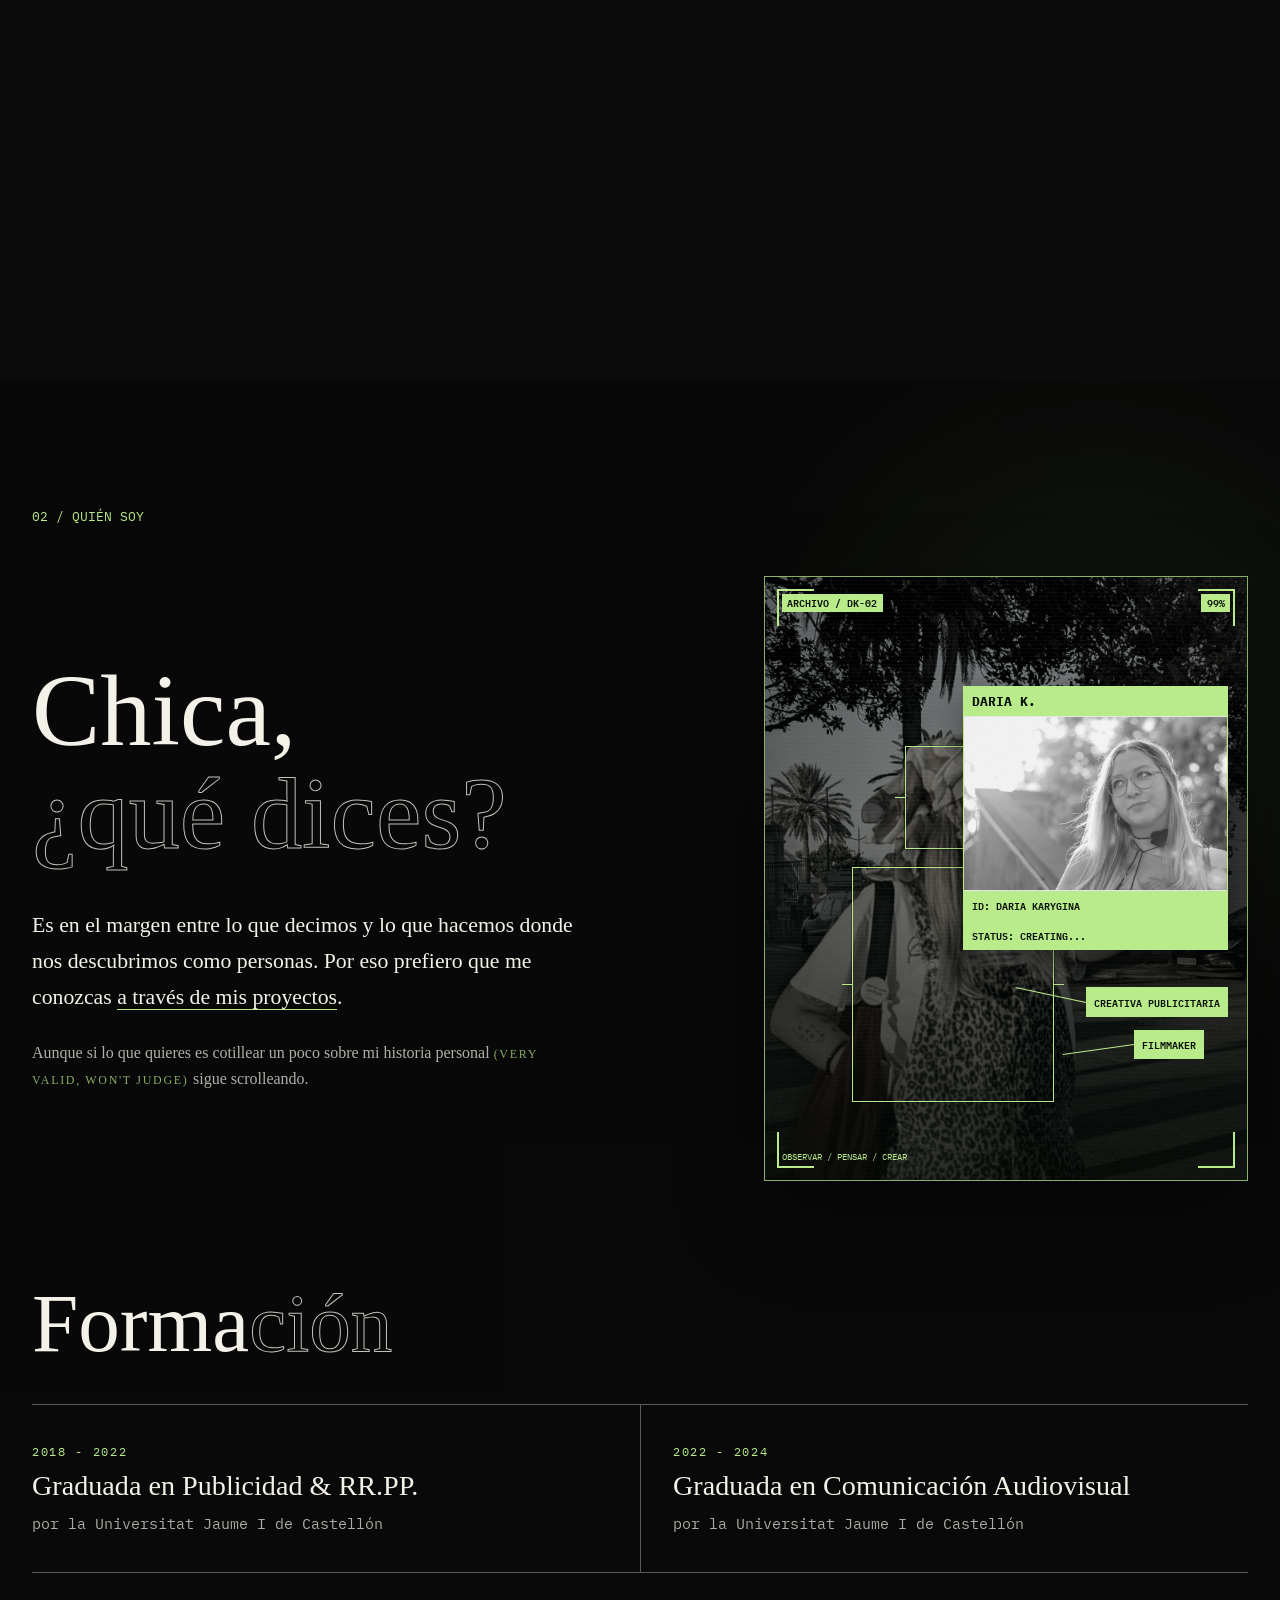
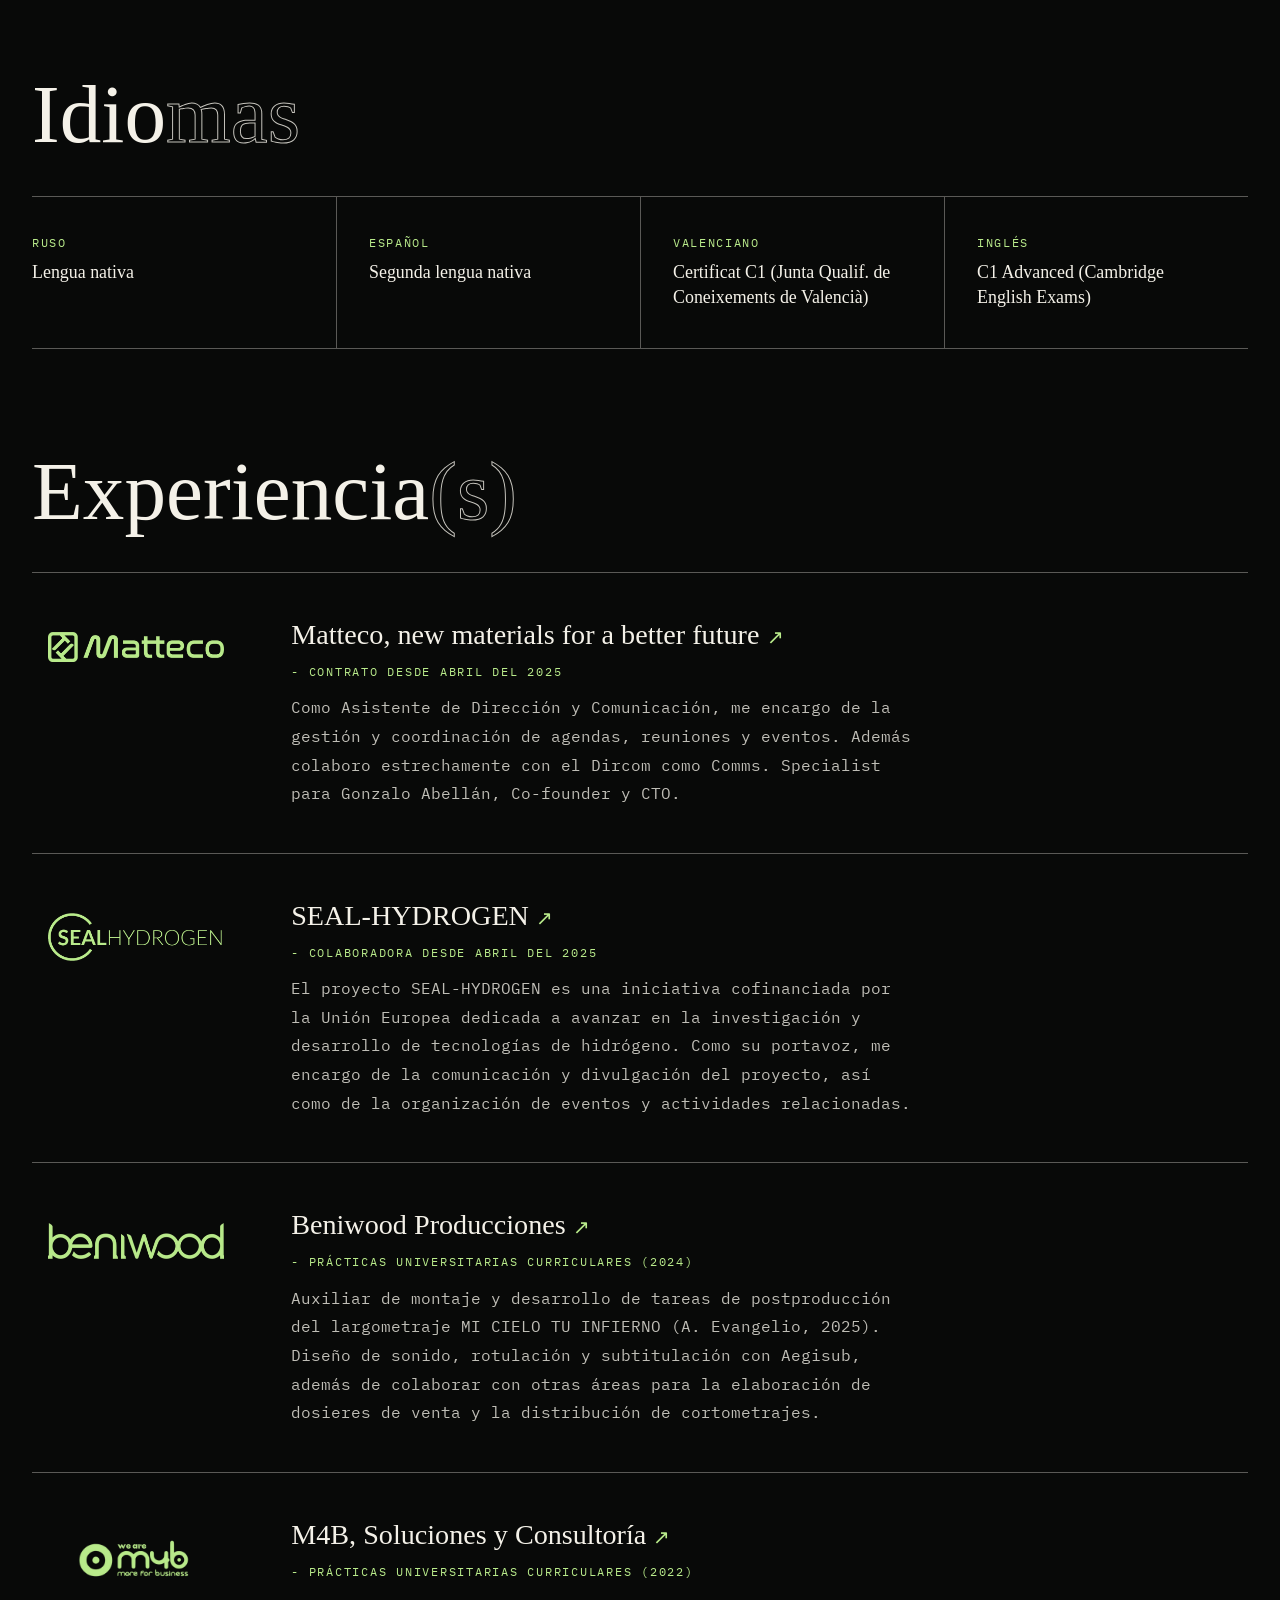
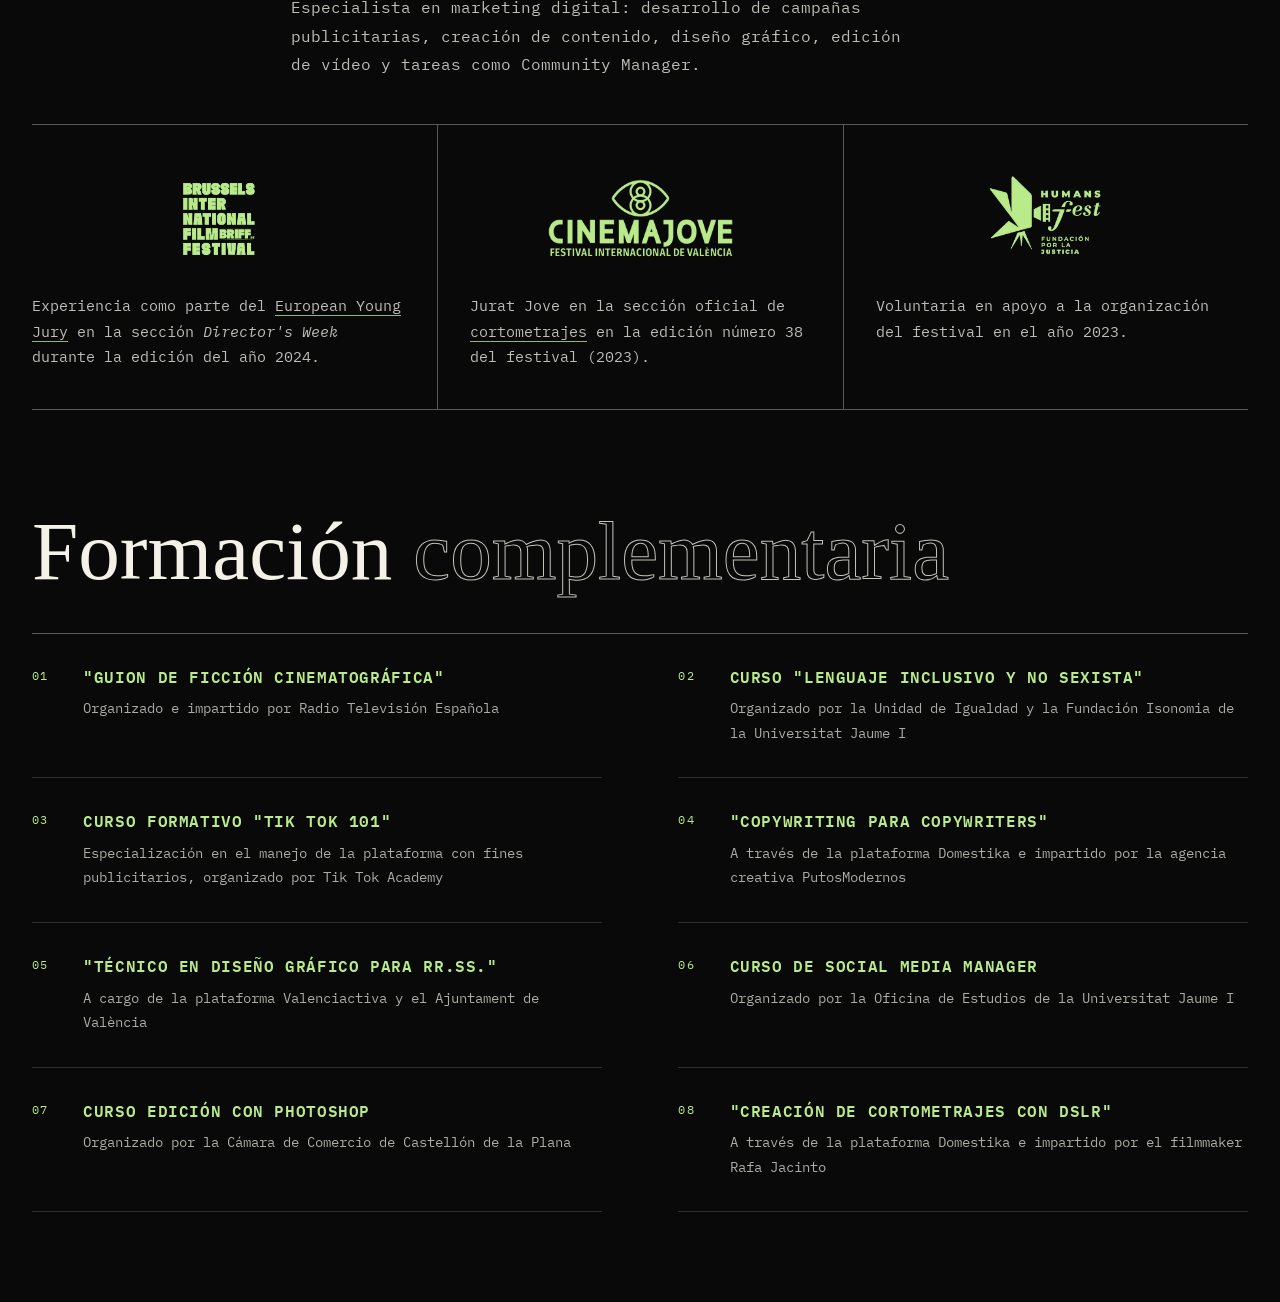
==== commit 3ed00777: "End navigation line at CV marker" ====
--- a/index.html
+++ b/index.html
@@ -9,7 +9,7 @@
     <link rel="preconnect" href="https://fonts.googleapis.com">
     <link rel="preconnect" href="https://fonts.gstatic.com" crossorigin>
     <link href="https://fonts.googleapis.com/css2?family=IBM+Plex+Mono:wght@400;500;600&family=Special+Elite&display=swap" rel="stylesheet">
-  <link rel="stylesheet" href="styles.css?v=20260729-9">
+  <link rel="stylesheet" href="styles.css?v=20260730-1">
   </head>
   <body>
     <header class="site-header" aria-label="Navegación principal">
--- a/styles.css
+++ b/styles.css
@@ -140,6 +140,21 @@
 }
 
 @media (min-width: 901px) {
+  .nav-links {
+    --nav-cv-width: 2.65rem;
+    --nav-cv-half: 1.325rem;
+  }
+
+  .nav-links::before {
+    right: var(--nav-cv-half);
+  }
+
+  .nav-links .nav-cv {
+    flex: 0 0 var(--nav-cv-width);
+    width: var(--nav-cv-width);
+    justify-content: center;
+  }
+
   .nav-links .nav-cv::after {
     left: 50%;
     bottom: -1.09rem;
